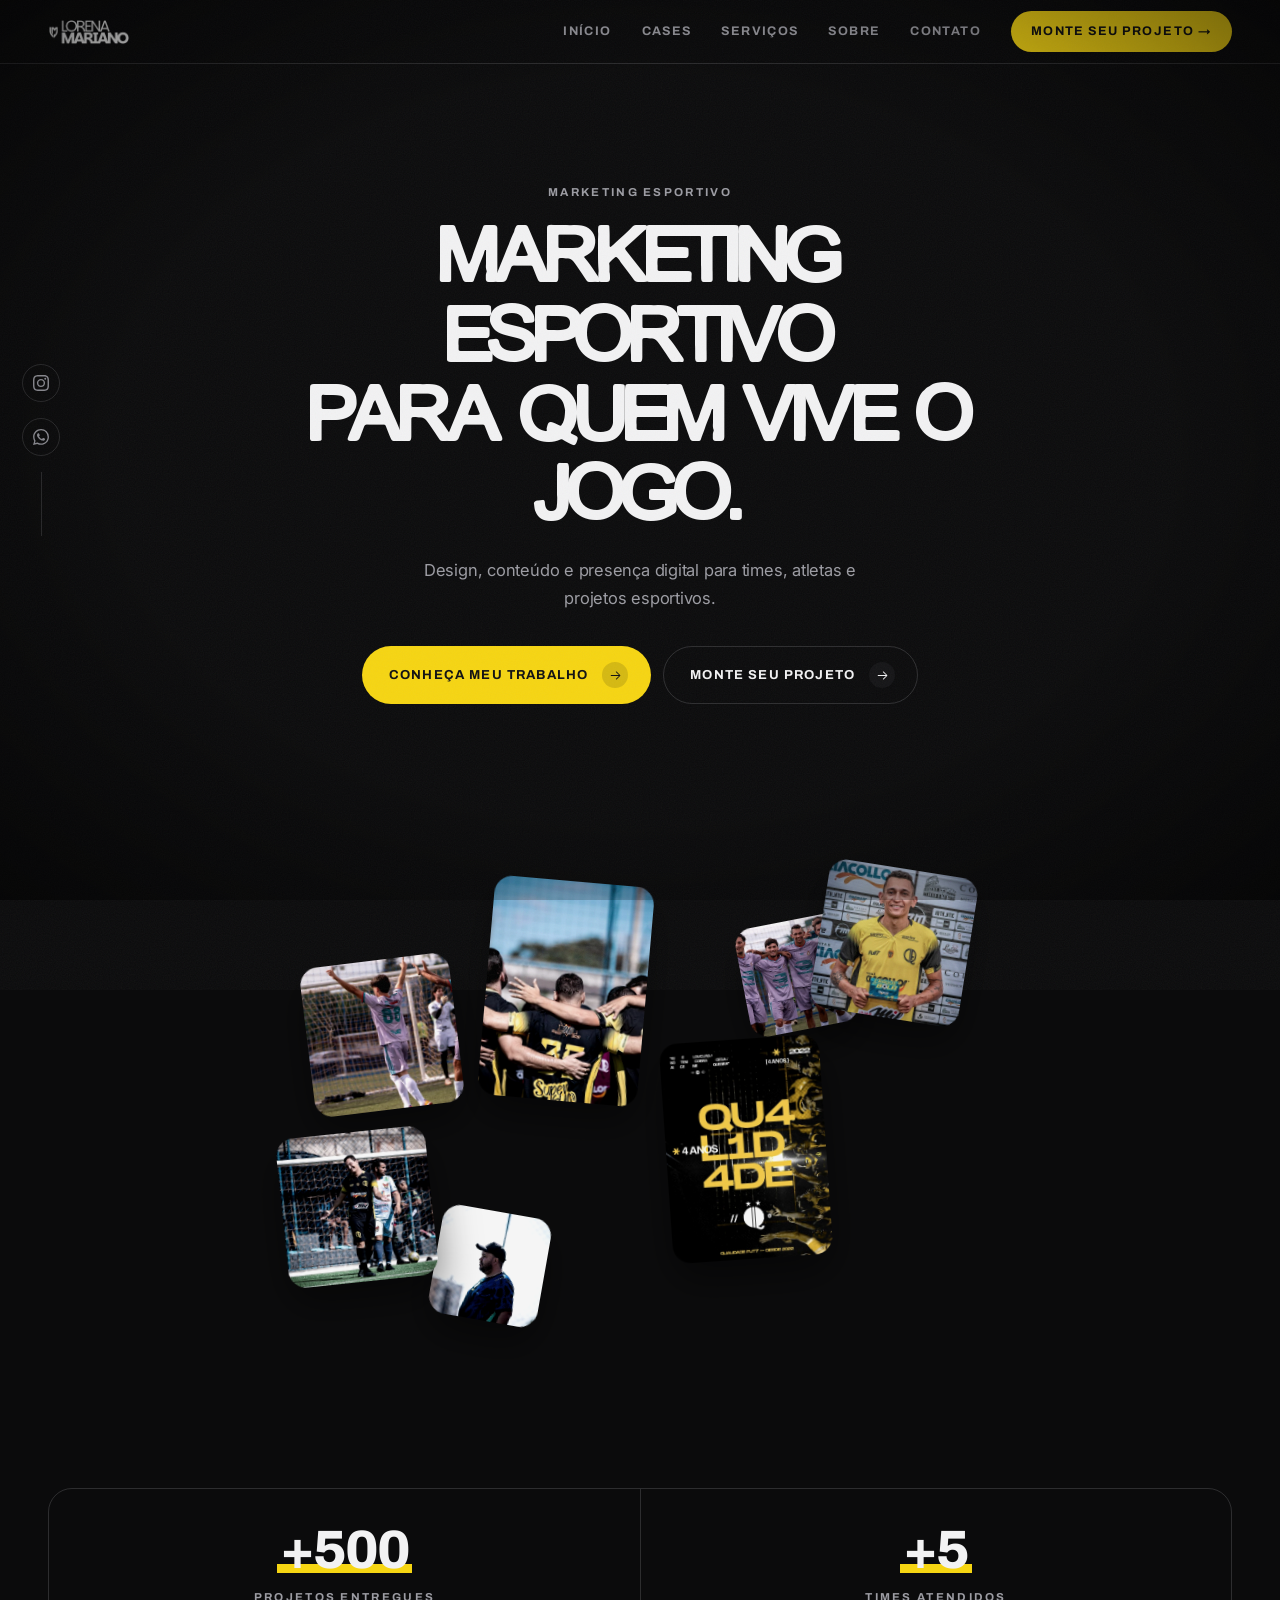
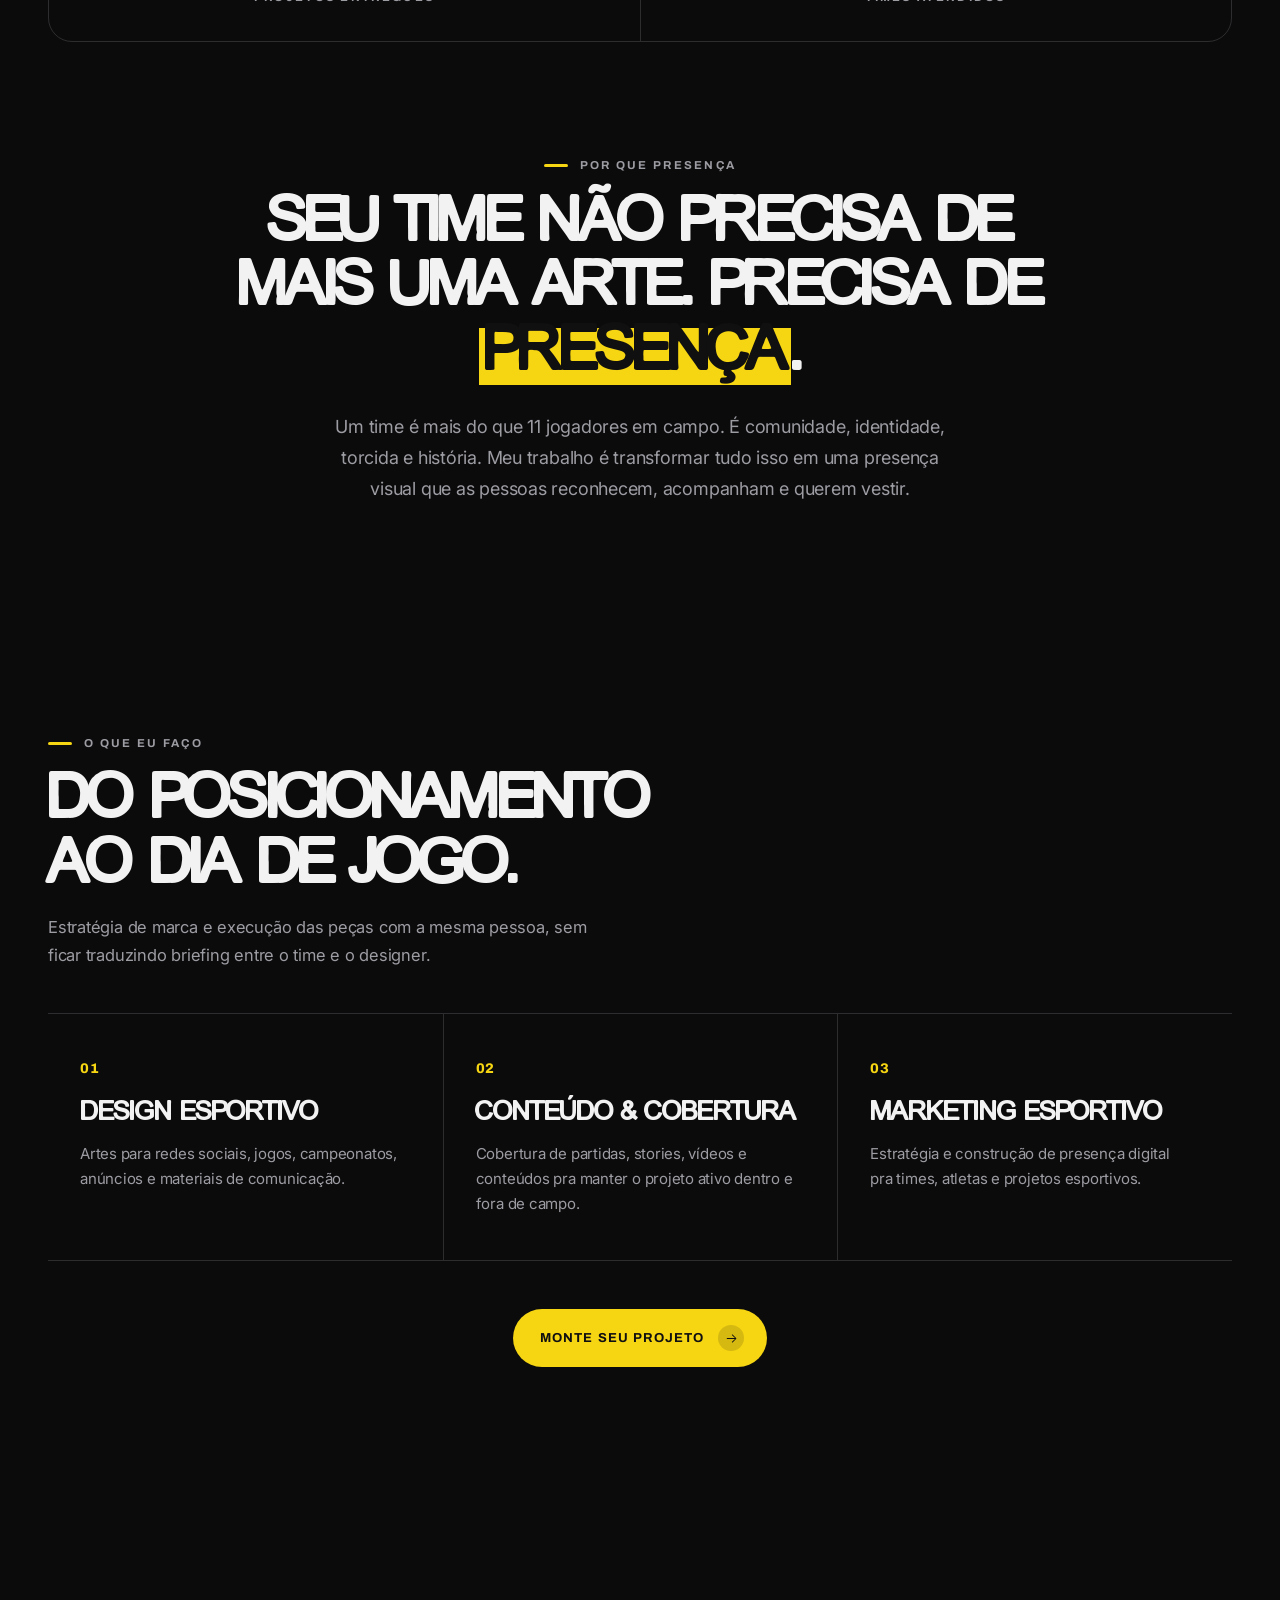
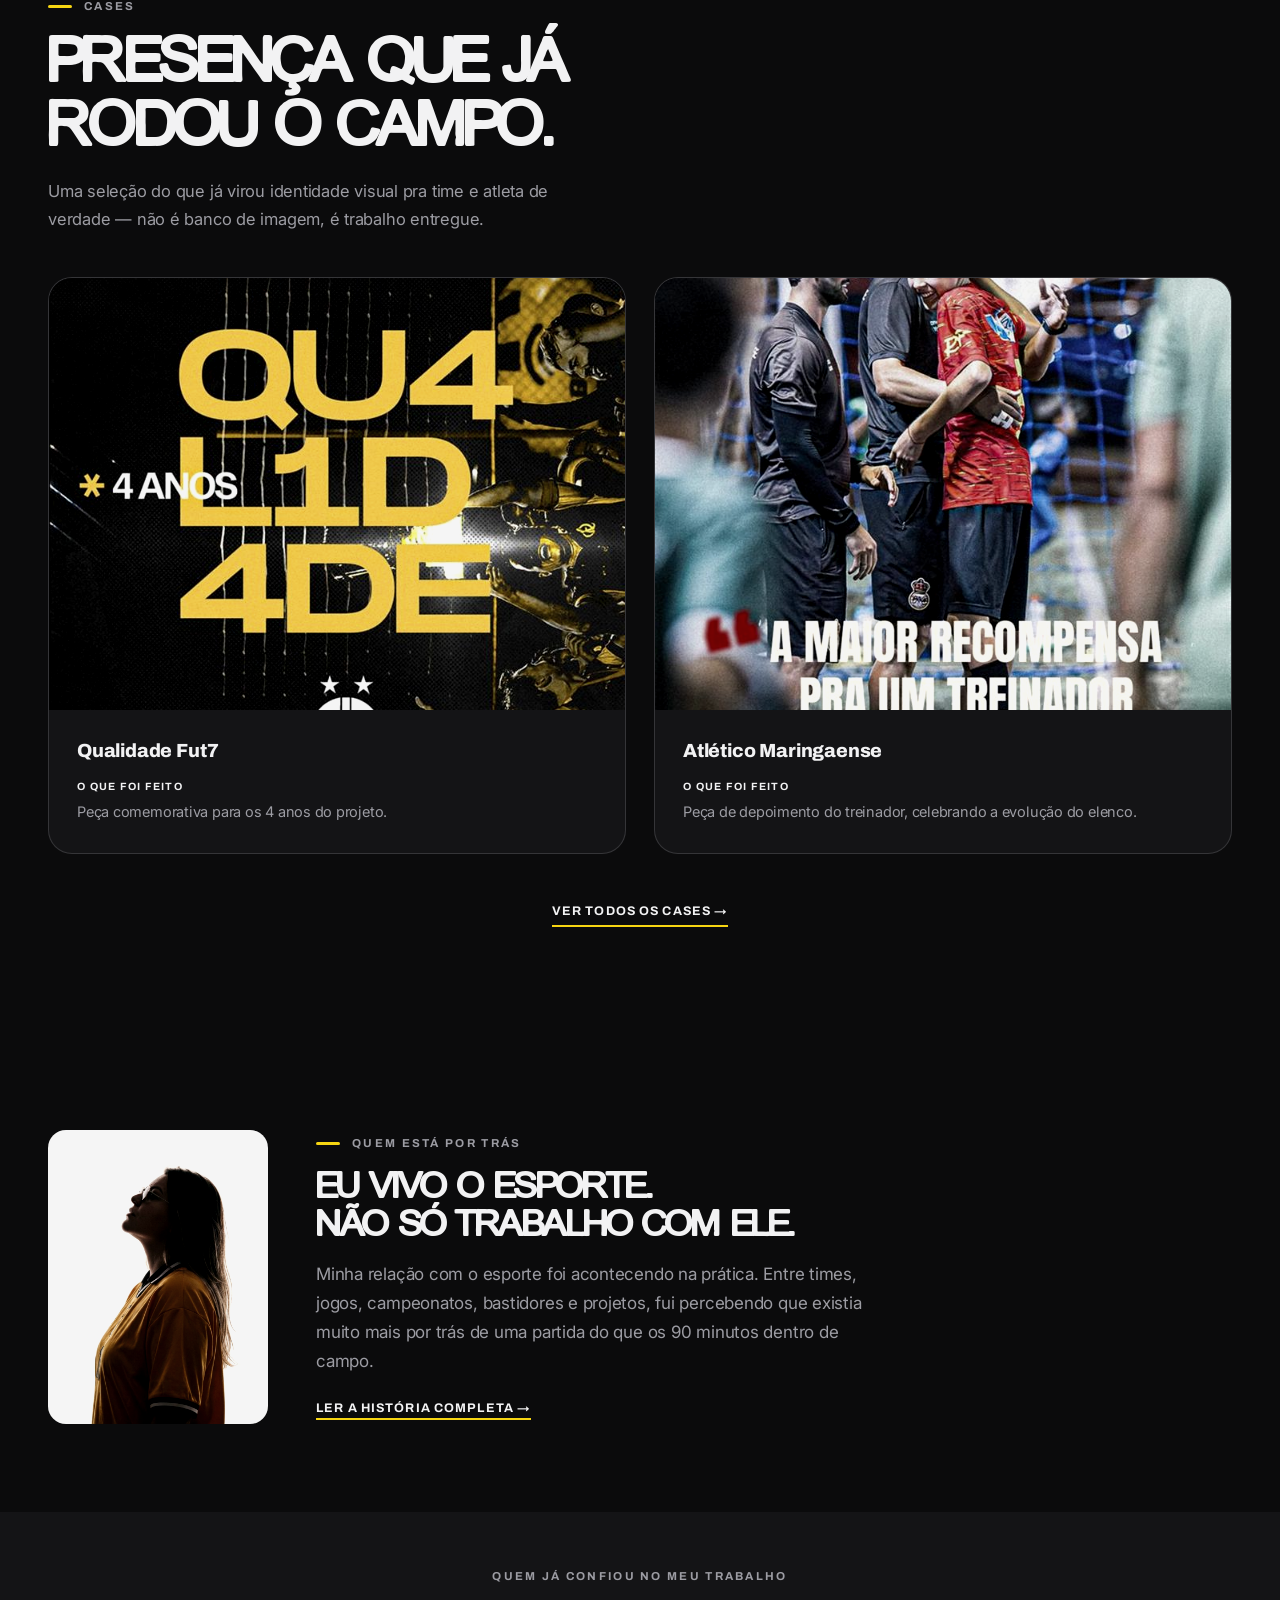
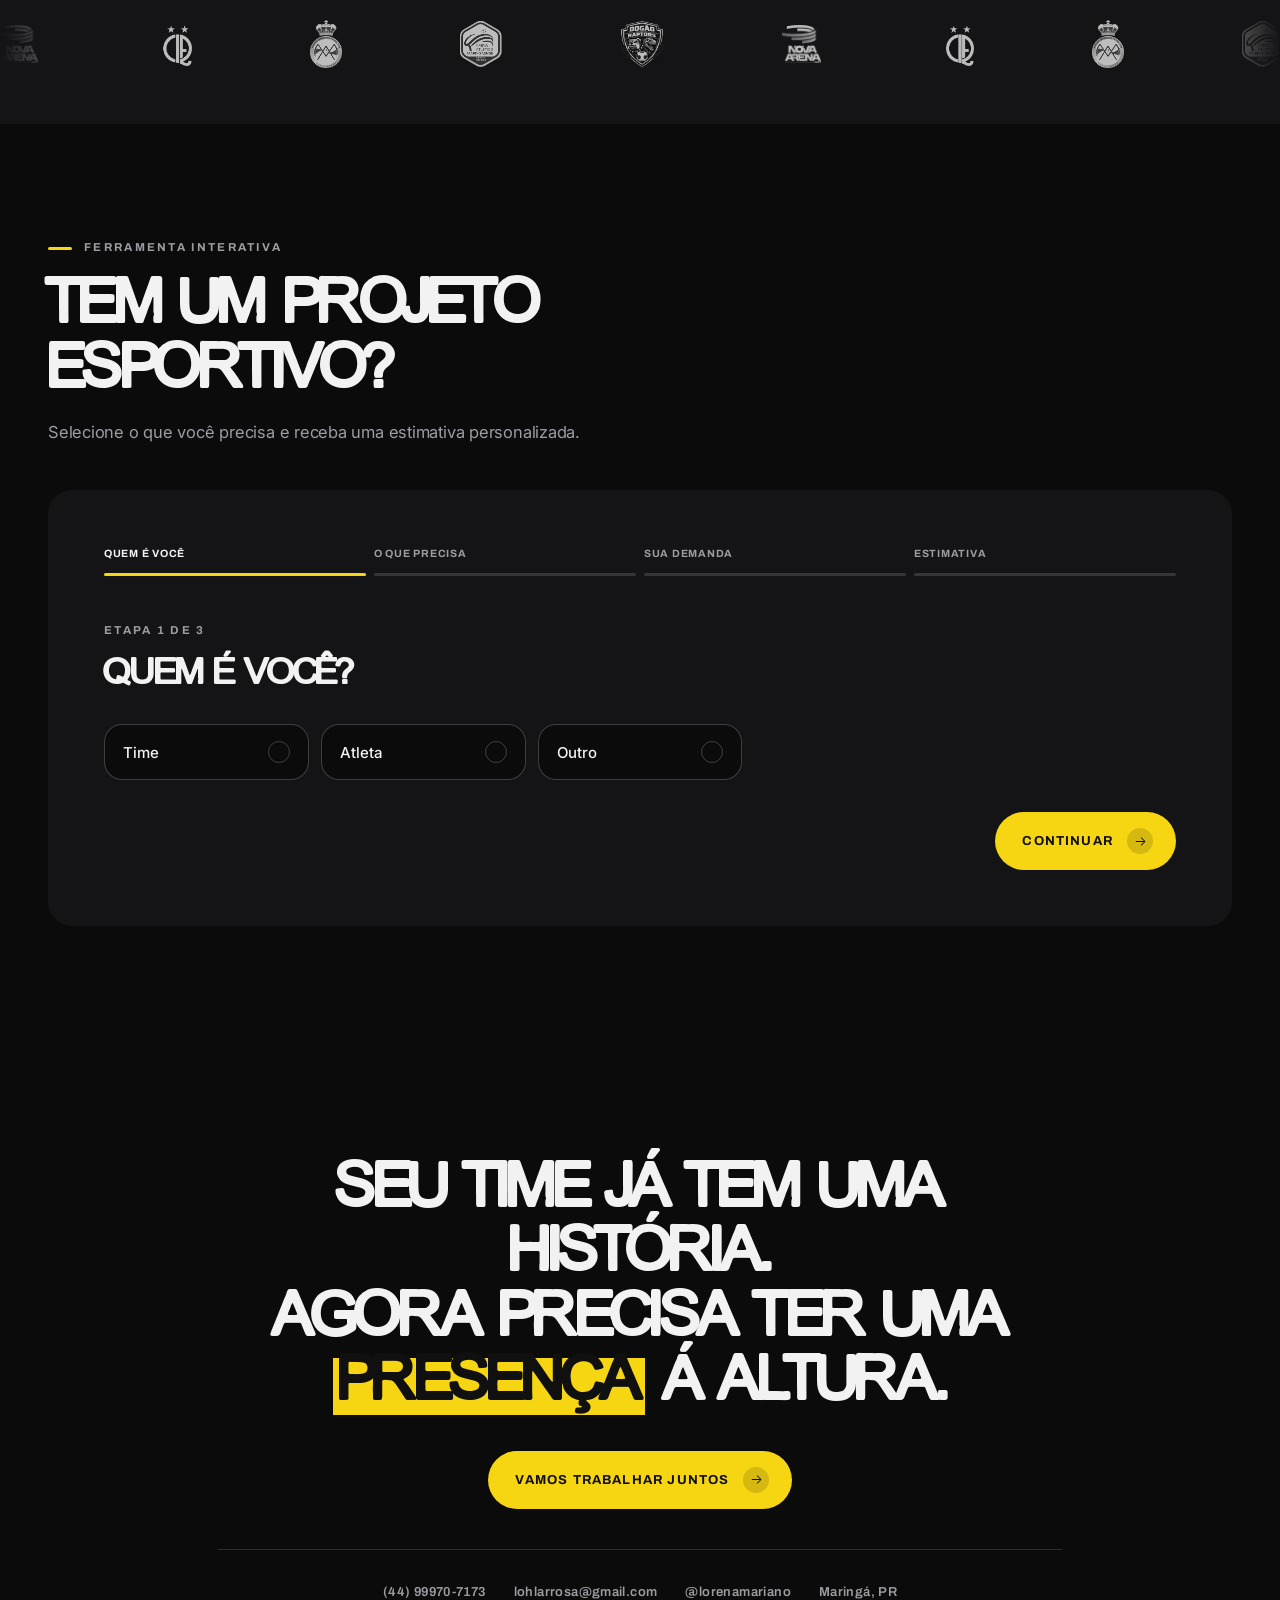
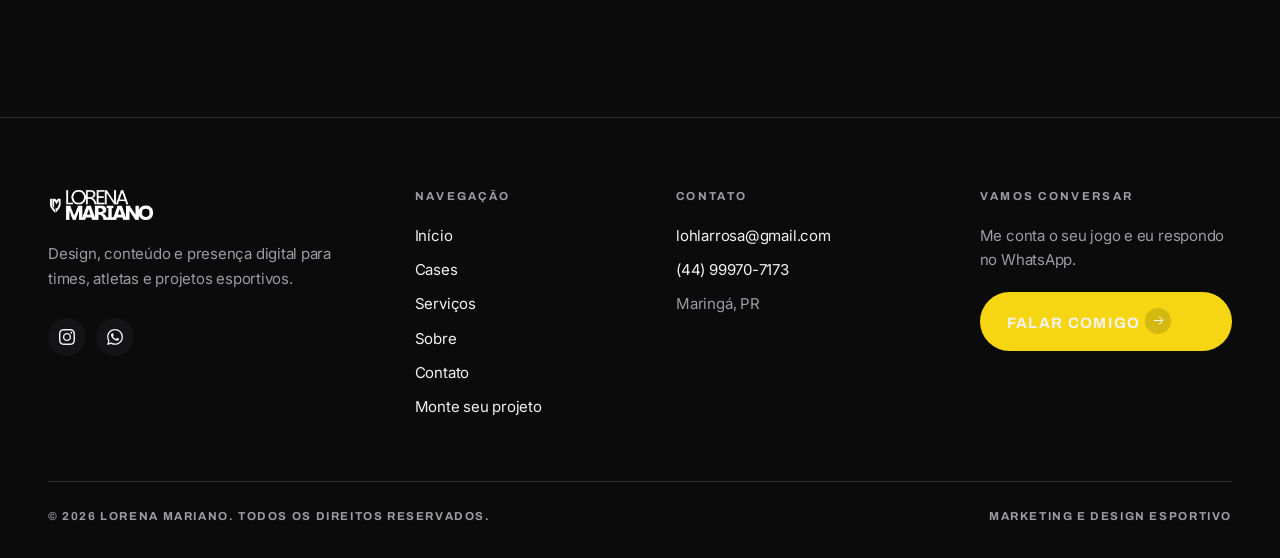
==== lorena-mariano-design/index.html @ 4ba0c41d "Remove segunda foto da secao "Quem esta por tras" Fica so o retrato da Lorena, como estava antes de " ====
<!DOCTYPE html>
<html lang="pt-BR">
<head>
<meta charset="UTF-8" />
<meta name="viewport" content="width=device-width, initial-scale=1.0" />
<title>Lorena Mariano | Marketing Esportivo</title>
<meta name="description" content="Design, conteúdo e presença digital para times, atletas e projetos esportivos." />
<link rel="canonical" href="https://lorenadesign.com.br/" />

<meta property="og:type" content="website" />
<meta property="og:locale" content="pt_BR" />
<meta property="og:title" content="Lorena Mariano | Marketing Esportivo" />
<meta property="og:description" content="Design, conteúdo e presença digital para times, atletas e projetos esportivos." />
<meta property="og:image" content="https://lorenadesign.com.br/img/hero/01-prancheta.jpg" />
<meta name="twitter:card" content="summary_large_image" />
<meta name="theme-color" content="#0B0B0C" />

<link rel="icon" type="image/png" href="favicon.png" />
<link rel="apple-touch-icon" href="favicon.png" />

<link rel="preconnect" href="https://fonts.googleapis.com" />
<link rel="preconnect" href="https://fonts.gstatic.com" crossorigin />
<link href="https://fonts.googleapis.com/css2?family=Archivo:wght@400;500;600;700;800&family=Inter:wght@300;400;500;600&display=swap" rel="stylesheet" />
<link rel="preload" as="font" type="font/ttf" href="fonts/BootzyTM.ttf" crossorigin />

<link rel="stylesheet" href="styles.css" />

<script type="application/ld+json">
{
  "@context": "https://schema.org",
  "@type": "ProfessionalService",
  "name": "Lorena Mariano",
  "description": "Marketing esportivo, design e conteúdo para times, atletas e projetos esportivos.",
  "url": "https://lorenadesign.com.br/",
  "image": "https://lorenadesign.com.br/img/hero/01-prancheta.jpg",
  "areaServed": "Brasil",
  "address": { "@type": "PostalAddress", "addressLocality": "Maringá", "addressRegion": "PR", "addressCountry": "BR" },
  "sameAs": ["https://instagram.com/lorenamariano"],
  "email": "lohlarrosa@gmail.com",
  "telephone": "+5544999707173"
}
</script>
</head>
<body>
<div class="grain-overlay" aria-hidden="true"></div>

<!-- ============ NAV ============ -->
<header id="header">
  <div class="wrap nav">
    <a href="#top" class="logo" aria-label="Lorena Mariano, início">
      <img src="logo/logo.png" alt="Lorena Mariano" width="150" height="30" />
    </a>
    <nav class="nav-links" id="navLinks" aria-label="Principal">
      <a href="#top">Início</a>
      <a href="#cases">Cases</a>
      <a href="#servicos">Serviços</a>
      <a href="#sobre">Sobre</a>
      <a href="#contato">Contato</a>
      <a href="#monte-seu-projeto" class="nav-cta">Monte seu projeto →</a>
    </nav>
    <button class="burger" id="burger" aria-label="Abrir menu" aria-expanded="false" aria-controls="navLinks">
      <span></span><span></span><span></span>
    </button>
  </div>
</header>

<!-- ============ ABA LATERAL DE REDES ============
     Para adicionar o Behance quando a página estiver no ar, descomente o
     bloco abaixo e troque o href pelo endereço do seu perfil. -->
<aside class="rail" aria-label="Redes sociais">
  <a href="https://instagram.com/lorenamariano" target="_blank" rel="noopener" aria-label="Instagram">
    <svg viewBox="0 0 24 24" aria-hidden="true"><path d="M7.0301.084c-1.2768.0602-2.1487.264-2.911.5634-.7888.3075-1.4575.72-2.1228 1.3877-.6652.6677-1.075 1.3368-1.3802 2.127-.2954.7638-.4956 1.6365-.552 2.914-.0564 1.2775-.0689 1.6882-.0626 4.947.0062 3.2586.0206 3.6671.0825 4.9473.061 1.2765.264 2.1482.5635 2.9107.308.7889.72 1.4573 1.388 2.1228.6679.6655 1.3365 1.0743 2.1285 1.38.7632.295 1.6361.4961 2.9134.552 1.2773.056 1.6884.069 4.9462.0627 3.2578-.0062 3.668-.0207 4.9478-.0814 1.28-.0607 2.147-.2652 2.9098-.5633.7889-.3086 1.4578-.72 2.1228-1.3881.665-.6682 1.0745-1.3378 1.3795-2.1284.2957-.7632.4966-1.636.552-2.9124.056-1.2809.0692-1.6898.063-4.948-.0063-3.2583-.021-3.6668-.0817-4.9465-.0607-1.2797-.264-2.1487-.5633-2.9117-.3084-.7889-.72-1.4568-1.3876-2.1228C21.2982 1.33 20.628.9208 19.8378.6165 19.074.321 18.2017.1197 16.9244.0645 15.6471.0093 15.236-.005 11.977.0014 8.718.0076 8.31.0215 7.0301.0839m.1402 21.6932c-1.17-.0509-1.8053-.2453-2.2287-.408-.5606-.216-.96-.4771-1.3819-.895-.422-.4178-.6811-.8186-.9-1.378-.1644-.4234-.3624-1.058-.4171-2.228-.0595-1.2645-.072-1.6442-.079-4.848-.007-3.2037.0053-3.583.0607-4.848.05-1.169.2456-1.805.408-2.2282.216-.5613.4762-.96.895-1.3816.4188-.4217.8184-.6814 1.3783-.9003.423-.1651 1.0575-.3614 2.227-.4171 1.2655-.06 1.6447-.072 4.848-.079 3.2033-.007 3.5835.005 4.8495.0608 1.169.0508 1.8053.2445 2.228.408.5608.216.96.4754 1.3816.895.4217.4194.6816.8176.9005 1.3787.1653.4217.3617 1.056.4169 2.2263.0602 1.2655.0739 1.645.0796 4.848.0058 3.203-.0055 3.5834-.061 4.848-.051 1.17-.245 1.8055-.408 2.2294-.216.5604-.4763.96-.8954 1.3814-.419.4215-.8181.6811-1.3783.9-.4224.1649-1.0577.3617-2.2262.4174-1.2656.0595-1.6448.072-4.8493.079-3.2045.007-3.5825-.006-4.848-.0608M16.953 5.5864A1.44 1.44 0 1 0 18.39 4.144a1.44 1.44 0 0 0-1.437 1.4424M5.8385 12.012c.0067 3.4032 2.7706 6.1557 6.173 6.1493 3.4026-.0065 6.157-2.7701 6.1506-6.1733-.0065-3.4032-2.771-6.1565-6.174-6.1498-3.403.0067-6.156 2.771-6.1496 6.1738M8 12.0077a4 4 0 1 1 4.008 3.9921A3.9996 3.9996 0 0 1 8 12.0077"/></svg>
  </a>
  <a href="https://wa.me/5544999707173" target="_blank" rel="noopener" aria-label="WhatsApp">
    <svg viewBox="0 0 24 24" aria-hidden="true"><path d="M17.472 14.382c-.297-.149-1.758-.867-2.03-.967-.273-.099-.471-.148-.67.15-.197.297-.767.966-.94 1.164-.173.199-.347.223-.644.075-.297-.15-1.255-.463-2.39-1.475-.883-.788-1.48-1.761-1.653-2.059-.173-.297-.018-.458.13-.606.134-.133.298-.347.446-.52.149-.174.198-.298.298-.497.099-.198.05-.371-.025-.52-.075-.149-.669-1.612-.916-2.207-.242-.579-.487-.5-.669-.51-.173-.008-.371-.01-.57-.01-.198 0-.52.074-.792.372-.272.297-1.04 1.016-1.04 2.479 0 1.462 1.065 2.875 1.213 3.074.149.198 2.096 3.2 5.077 4.487.709.306 1.262.489 1.694.625.712.227 1.36.195 1.871.118.571-.085 1.758-.719 2.006-1.413.248-.694.248-1.289.173-1.413-.074-.124-.272-.198-.57-.347m-5.421 7.403h-.004a9.87 9.87 0 01-5.031-1.378l-.361-.214-3.741.982.998-3.648-.235-.374a9.86 9.86 0 01-1.51-5.26c.001-5.45 4.436-9.884 9.888-9.884 2.64 0 5.122 1.03 6.988 2.898a9.825 9.825 0 012.893 6.994c-.003 5.45-4.437 9.884-9.885 9.884m8.413-18.297A11.815 11.815 0 0012.05 0C5.495 0 .16 5.335.157 11.892c0 2.096.547 4.142 1.588 5.945L.057 24l6.305-1.654a11.882 11.882 0 005.683 1.448h.005c6.554 0 11.89-5.335 11.893-11.893a11.821 11.821 0 00-3.48-8.413Z"/></svg>
  </a>
  <!--
  <a href="https://www.behance.net/SEU-PERFIL" target="_blank" rel="noopener" aria-label="Behance">
    <svg viewBox="0 0 24 24" aria-hidden="true"><path d="M16.969 16.927a2.561 2.561 0 0 0 1.901.677 2.501 2.501 0 0 0 1.531-.475c.362-.235.636-.584.779-.99h2.585a5.091 5.091 0 0 1-1.9 2.896 5.292 5.292 0 0 1-3.091.88 5.839 5.839 0 0 1-2.284-.433 4.871 4.871 0 0 1-1.723-1.211 5.657 5.657 0 0 1-1.08-1.874 7.057 7.057 0 0 1-.383-2.393c-.005-.8.129-1.595.396-2.349a5.313 5.313 0 0 1 5.088-3.604 4.87 4.87 0 0 1 2.376.563c.661.362 1.231.87 1.668 1.485a6.2 6.2 0 0 1 .943 2.133c.194.821.263 1.666.205 2.508h-7.699c-.063.79.184 1.574.688 2.187ZM6.947 4.084a8.065 8.065 0 0 1 1.928.198 4.29 4.29 0 0 1 1.49.638c.418.303.748.711.958 1.182.241.579.357 1.203.341 1.83a3.506 3.506 0 0 1-.506 1.961 3.726 3.726 0 0 1-1.503 1.287 3.588 3.588 0 0 1 2.027 1.437c.464.747.697 1.615.67 2.494a4.593 4.593 0 0 1-.423 2.032 3.945 3.945 0 0 1-1.163 1.413 5.114 5.114 0 0 1-1.683.807 7.135 7.135 0 0 1-1.928.259H0V4.084h6.947Zm-.235 12.9c.308.004.616-.029.916-.099a2.18 2.18 0 0 0 .766-.332c.228-.158.411-.371.534-.619.142-.317.208-.663.191-1.009a2.08 2.08 0 0 0-.642-1.715 2.618 2.618 0 0 0-1.696-.505h-3.54v4.279h3.471Zm13.635-5.967a2.13 2.13 0 0 0-1.654-.619 2.336 2.336 0 0 0-1.163.259 2.474 2.474 0 0 0-.738.62 2.359 2.359 0 0 0-.396.792c-.074.239-.12.485-.137.734h4.769a3.239 3.239 0 0 0-.679-1.785l-.002-.001Zm-13.813-.648a2.254 2.254 0 0 0 1.423-.433c.399-.355.607-.88.56-1.413a1.916 1.916 0 0 0-.178-.891 1.298 1.298 0 0 0-.495-.533 1.851 1.851 0 0 0-.711-.274 3.966 3.966 0 0 0-.835-.073H3.241v3.631h3.293v-.014ZM21.62 5.122h-5.976v1.527h5.976V5.122Z"/></svg>
  </a>
  -->
</aside>

<span id="top"></span>
<span id="scrollSentinel" aria-hidden="true"></span>

<main>

<!-- ============ HERO ============
     Decisão da Lorena (14/09/2026): tirar as fotos do fundo do hero — não
     queria mais "fotos passando de fundo". O hero agora é só tipografia,
     centralizada, sobre o fundo escuro com grão. As fotos reais dela
     ganharam a própria vitrine logo abaixo (ver ".floating-gallery"). -->
<section class="hero">
  <div class="wrap hero-content">
    <span class="label reveal">Marketing esportivo</span>
    <h1 class="display hero-h1 reveal">Marketing esportivo<br />para quem vive o jogo.</h1>
    <p class="lead reveal">
      Design, conteúdo e presença digital para times, atletas e projetos esportivos.
    </p>
    <div class="hero-actions reveal">
      <a href="#cases" class="btn btn-primary">
        Conheça meu trabalho
        <span class="ico" aria-hidden="true"><svg viewBox="0 0 256 256" fill="currentColor"><path d="M221.66,133.66l-72,72a8,8,0,0,1-11.32-11.32L196.69,136H40a8,8,0,0,1,0-16H196.69L138.34,61.66a8,8,0,0,1,11.32-11.32l72,72A8,8,0,0,1,221.66,133.66Z"/></svg></span>
      </a>
      <a href="#monte-seu-projeto" class="btn btn-ghost">
        Monte seu projeto
        <span class="ico" aria-hidden="true"><svg viewBox="0 0 256 256" fill="currentColor"><path d="M221.66,133.66l-72,72a8,8,0,0,1-11.32-11.32L196.69,136H40a8,8,0,0,1,0-16H196.69L138.34,61.66a8,8,0,0,1,11.32-11.32l72,72A8,8,0,0,1,221.66,133.66Z"/></svg></span>
      </a>
    </div>
  </div>
</section>

<!-- ============ VITRINE (fotos flutuantes) ============
     Decisão da Lorena (14/09/2026): fotos mais juntas e "embaralhadas"
     (cada uma com uma leve rotação, tipo pilha de fotos jogada na mesa),
     que se mexem quando o mouse passa por cima (paralaxe — "depth" maior
     se move mais). Tudo real, nada de banco de imagem.
     A rotação de repouso mora em data-rotate (o JS lê e recompõe o
     transform a cada movimento de mouse, sem apagar a rotação) — troque
     ali se quiser outro ângulo. No celular, sem mouse fazendo sentido,
     vira grade simples sem rotação (ver breakpoint em styles.css).
     Pra trocar uma foto: troque o src/alt do <img>; pra mudar o tamanho,
     troque a classe size-a/size-b/size-c; pra reordenar quem fica por
     cima na pilha, mude a ordem dos blocos (o de baixo no HTML fica por
     cima visualmente). -->
<section class="floating-gallery" aria-label="Trabalhos em destaque">
  <div class="floating-wrap" id="floatingWrap">
    <div class="float-el size-b reveal" style="top:20%;left:24%" data-depth="0.6" data-rotate="-7">
      <img class="vintage-photo" src="img/hero/02-comemoracao-gol.jpg" alt="Jogador comemorando de braços abertos em frente ao gol" loading="lazy" />
    </div>
    <div class="float-el size-c reveal" style="top:8%;left:38%" data-depth="1" data-rotate="5">
      <img class="vintage-photo" src="img/hero/03-abraco-time.jpg" alt="Time reunido em abraço antes da partida" loading="lazy" />
    </div>
    <div class="float-el size-a reveal" style="top:14%;left:58%" data-depth="0.5" data-rotate="-11">
      <img class="vintage-photo" src="img/hero/07-quarteto.jpg" alt="Quatro jogadores abraçados comemorando a vitória" loading="lazy" />
    </div>
    <div class="float-el size-b reveal" style="top:6%;left:64%" data-depth="1.2" data-rotate="9">
      <img class="vintage-photo" src="img/hero/09-craque-da-bola.jpg" alt="Jogador premiado como craque da bola com o troféu nas mãos" loading="lazy" />
    </div>
    <div class="float-el size-a reveal" style="top:58%;left:34%" data-depth="0.7" data-rotate="10">
      <img class="vintage-photo" src="img/hero/06-treinador.jpg" alt="Treinador de boné acompanhando o jogo de perfil" loading="lazy" />
    </div>
    <div class="float-el size-b reveal" style="top:46%;left:22%" data-depth="1.1" data-rotate="-6">
      <img class="vintage-photo" src="img/hero/12-comemora-preto.jpg" alt="Jogador de uniforme preto e amarelo comemorando em campo" loading="lazy" />
    </div>
    <div class="float-el size-c reveal" style="top:32%;left:52%" data-depth="0.8" data-rotate="-4">
      <img class="vintage-photo" src="img/hero/14-qualidade-4-anos.jpg" alt="Peça de aniversário de quatro anos do Qualidade Fut7" loading="lazy" />
    </div>
  </div>
</section>

<!-- ============ PROVA / AUTORIDADE ============
     Números reais, dados por ela em 14/09/2026. O terceiro indicador fica
     de fora até ela decidir qual usar — grid em 2 colunas até lá. Pra
     acrescentar o terceiro: copie um .stat, cole como 3º filho, e troque
     .stats-2 por .stats-3 no CSS (ou remova a classe, o grid já assume 3
     por padrão). -->
<div class="wrap">
  <div class="stats reveal">
    <div class="stat">
      <div class="num">+500</div>
      <div class="label lbl">projetos entregues</div>
    </div>
    <div class="stat">
      <div class="num">+5</div>
      <div class="label lbl">times atendidos</div>
    </div>
    <!-- Terceiro indicador: a Lorena vai definir depois. Exemplo de bloco
         pronto pra colar aqui quando tiver o número:
    <div class="stat">
      <div class="num">+NÚMERO</div>
      <div class="label lbl">texto do indicador</div>
    </div>
    -->
  </div>
</div>

<!-- ============ POSICIONAMENTO ============
     Só tipografia sobre o fundo escuro com grão — sem foto, sem ícone.
     É a seção conceitual, o "porquê" antes do "o quê" (Serviços). -->
<section id="posicionamento" class="stance">
  <div class="wrap stance-wrap reveal">
    <span class="label label-rule stance-label">Por que presença</span>
    <h2 class="display h2 stance-h">
      Seu time não precisa de<br />mais uma arte. Precisa de <span class="hl">presença</span>.
    </h2>
    <p class="lead stance-p">
      Um time é mais do que 11 jogadores em campo. É comunidade, identidade,
      torcida e história. Meu trabalho é transformar tudo isso em uma
      presença visual que as pessoas reconhecem, acompanham e querem vestir.
    </p>
  </div>
</section>

<!-- ============ SERVIÇOS ============
     Três frentes, não uma lista de peças. Numeração em vez de ícone —
     menos decorativo, mais editorial. -->
<section id="servicos">
  <div class="wrap">
    <div class="svc-head reveal">
      <span class="label label-rule">O que eu faço</span>
      <h2 class="display h2">Do posicionamento ao dia de jogo.</h2>
      <p class="lead">
        Estratégia de marca e execução das peças com a mesma pessoa, sem ficar
        traduzindo briefing entre o time e o designer.
      </p>
    </div>

    <div class="svc-big-grid">
      <article class="svc-big reveal">
        <span class="svc-big-num">01</span>
        <h3>Design esportivo</h3>
        <p>Artes para redes sociais, jogos, campeonatos, anúncios e materiais de comunicação.</p>
      </article>

      <article class="svc-big reveal">
        <span class="svc-big-num">02</span>
        <h3>Conteúdo &amp; cobertura</h3>
        <p>Cobertura de partidas, stories, vídeos e conteúdos pra manter o projeto ativo dentro e fora de campo.</p>
      </article>

      <article class="svc-big reveal">
        <span class="svc-big-num">03</span>
        <h3>Marketing esportivo</h3>
        <p>Estratégia e construção de presença digital pra times, atletas e projetos esportivos.</p>
      </article>
    </div>

    <div class="svc-cta reveal">
      <a href="#monte-seu-projeto" class="btn btn-primary">
        Monte seu projeto
        <span class="ico" aria-hidden="true"><svg viewBox="0 0 256 256" fill="currentColor"><path d="M221.66,133.66l-72,72a8,8,0,0,1-11.32-11.32L196.69,136H40a8,8,0,0,1,0-16H196.69L138.34,61.66a8,8,0,0,1,11.32-11.32l72,72A8,8,0,0,1,221.66,133.66Z"/></svg></span>
      </a>
    </div>
  </div>
</section>

<!-- ============ CASES ============
     Cada case só entra com o que é REAL e verificável — cliente, imagem
     entregue, o que foi feito. "O desafio" e "Resultado/impacto" ficam de
     fora quando não há essa informação (nunca invento), em vez de mostrar
     um placeholder pro visitante do site. O comentário abaixo de cada case
     diz exatamente o que falta.

     Pra adicionar um case novo: duplique um <article class="case">
     inteiro, troque a imagem, o nome do cliente e o texto. Os campos
     "O desafio" e "Resultado" são <p class="case-field"> com um <span
     class="case-label"> na frente — inclua só os que você tiver. -->
<section id="cases">
  <div class="wrap">
    <div class="svc-head reveal">
      <span class="label label-rule">Cases</span>
      <h2 class="display h2">Presença que já rodou o campo.</h2>
      <p class="lead">
        Uma seleção do que já virou identidade visual pra time e atleta de
        verdade — não é banco de imagem, é trabalho entregue.
      </p>
    </div>

    <div class="case-grid">
      <article class="case reveal">
        <div class="case-img">
          <img class="vintage-photo" src="img/hero/14-qualidade-4-anos.jpg"
               alt="Peça de aniversário de quatro anos do Qualidade Fut7"
               width="720" height="960" loading="lazy" />
        </div>
        <div class="case-body">
          <h3 class="case-client">Qualidade Fut7</h3>
          <p class="case-field"><span class="case-label">O que foi feito</span>Peça comemorativa para os 4 anos do projeto.</p>
        </div>
      </article>
      <!-- Faltam "O desafio" e "Resultado/impacto" deste case — quando
           tiver essa informação, acrescente:
      <p class="case-field"><span class="case-label">O desafio</span>...</p>
      <p class="case-field"><span class="case-label">Resultado</span>...</p>
      -->

      <article class="case reveal">
        <div class="case-img">
          <img class="vintage-photo" src="img/hero/15-treinador-recompensa.jpg"
               alt="Peça com depoimento do treinador do Atlético Maringaense"
               width="720" height="960" loading="lazy" />
        </div>
        <div class="case-body">
          <h3 class="case-client">Atlético Maringaense</h3>
          <p class="case-field"><span class="case-label">O que foi feito</span>Peça de depoimento do treinador, celebrando a evolução do elenco.</p>
        </div>
      </article>
      <!-- Mesma coisa aqui: falta "O desafio" e "Resultado/impacto". -->

      <!-- Espaço pronto para o 3º/4º case (ex.: Nova Arena, Full7) assim
           que você tiver uma peça pra mostrar — duplique um <article
           class="case"> acima e preencha. -->
    </div>

    <div class="svc-cta reveal">
      <a href="cases.html" class="sc-link">Ver todos os cases →</a>
    </div>
  </div>
</section>

<!-- ============ EU VIVO O ESPORTE ============
     Evolução da antiga seção "Sobre (resumo)": mesmo link pra história
     completa em sobre.html, com o headline pessoal que ela pediu. Só a
     foto dela (pediu pra tirar a segunda foto, de bastidor, em 15/09). -->
<section id="sobre" class="sobre-curto">
  <div class="wrap sc-grid reveal">
    <div class="sc-foto">
      <img class="vintage-photo" src="img/sobre-lorena.jpg"
           alt="Lorena Mariano de perfil em contraluz, vestindo camisa de time"
           width="800" height="1071" loading="lazy" />
    </div>
    <div class="sc-texto">
      <span class="label label-rule">Quem está por trás</span>
      <h2 class="display h2 sc-h">Eu vivo o esporte.<br />Não só trabalho com ele.</h2>
      <p>
        Minha relação com o esporte foi acontecendo na prática. Entre times,
        jogos, campeonatos, bastidores e projetos, fui percebendo que existia
        muito mais por trás de uma partida do que os 90 minutos dentro de campo.
      </p>
      <a class="sc-link" href="sobre.html">Ler a história completa →</a>
    </div>
  </div>
</section>

<!-- ============ QUEM JÁ CONFIOU ============
     Antiga seção "Marcas atendidas", só com o título que ela pediu agora.
     Pra acrescentar uma marca: exporte a logo em PNG com fundo transparente,
     altura 160px, salve em img/marcas/ e repita o bloco <img> nos DOIS
     .marquee-set (os dois precisam ser idênticos para o loop não pular). -->
<section id="marcas" class="brands">
  <div class="wrap">
    <span class="label">Quem já confiou no meu trabalho</span>
  </div>
  <div class="marquee">
    <div class="marquee-track">
      <div class="marquee-set">
        <img class="m-arena" src="img/marcas/nova-arena-ciacollor.png" alt="Nova Arena Ciacollor" width="162" height="160" loading="lazy" />
        <img class="m-qualidade" src="img/marcas/qualidade-fut7.png" alt="Qualidade Fut7" width="129" height="160" loading="lazy" />
        <img class="m-atletico" src="img/marcas/atletico-maringaense.png" alt="Atlético Maringaense" width="106" height="160" loading="lazy" />
        <img class="m-arena-atl" src="img/marcas/arena-atletico-maringaense.png" alt="Arena Atlético Maringaense" width="147" height="160" loading="lazy" />
        <img class="m-dogao" src="img/marcas/dogao-raptors.png" alt="Dogão Raptors" width="154" height="160" loading="lazy" />
        <img class="m-arena" src="img/marcas/nova-arena-ciacollor.png" alt="" aria-hidden="true" width="162" height="160" loading="lazy" />
        <img class="m-qualidade" src="img/marcas/qualidade-fut7.png" alt="" aria-hidden="true" width="129" height="160" loading="lazy" />
        <img class="m-atletico" src="img/marcas/atletico-maringaense.png" alt="" aria-hidden="true" width="106" height="160" loading="lazy" />
        <img class="m-arena-atl" src="img/marcas/arena-atletico-maringaense.png" alt="" aria-hidden="true" width="147" height="160" loading="lazy" />
        <img class="m-dogao" src="img/marcas/dogao-raptors.png" alt="" aria-hidden="true" width="154" height="160" loading="lazy" />
      </div>
      <div class="marquee-set" aria-hidden="true">
        <img class="m-arena" src="img/marcas/nova-arena-ciacollor.png" alt="" aria-hidden="true" width="162" height="160" loading="lazy" />
        <img class="m-qualidade" src="img/marcas/qualidade-fut7.png" alt="" aria-hidden="true" width="129" height="160" loading="lazy" />
        <img class="m-atletico" src="img/marcas/atletico-maringaense.png" alt="" aria-hidden="true" width="106" height="160" loading="lazy" />
        <img class="m-arena-atl" src="img/marcas/arena-atletico-maringaense.png" alt="" aria-hidden="true" width="147" height="160" loading="lazy" />
        <img class="m-dogao" src="img/marcas/dogao-raptors.png" alt="" aria-hidden="true" width="154" height="160" loading="lazy" />
        <img class="m-arena" src="img/marcas/nova-arena-ciacollor.png" alt="" aria-hidden="true" width="162" height="160" loading="lazy" />
        <img class="m-qualidade" src="img/marcas/qualidade-fut7.png" alt="" aria-hidden="true" width="129" height="160" loading="lazy" />
        <img class="m-atletico" src="img/marcas/atletico-maringaense.png" alt="" aria-hidden="true" width="106" height="160" loading="lazy" />
        <img class="m-arena-atl" src="img/marcas/arena-atletico-maringaense.png" alt="" aria-hidden="true" width="147" height="160" loading="lazy" />
        <img class="m-dogao" src="img/marcas/dogao-raptors.png" alt="" aria-hidden="true" width="154" height="160" loading="lazy" />
      </div>
    </div>
  </div>
</section>

<!-- ============ DEPOIMENTOS ============
     Componente pronto, mas OCULTO: hoje não existe nenhum depoimento real,
     e ela pediu explicitamente pra não inventar. Assim que tiver o
     primeiro depoimento de verdade, tire esta seção do comentário e
     preencha um <article class="testimonial"> por depoimento (mantenha só
     os reais, apague o exemplo).

<section id="depoimentos">
  <div class="wrap">
    <div class="svc-head reveal">
      <span class="label label-rule">Depoimentos</span>
      <h2 class="display h2">Quem já trabalhou comigo, conta.</h2>
    </div>
    <div class="testi-grid">
      <article class="testimonial reveal">
        <p class="testi-quote">"Texto do depoimento aqui."</p>
        <span class="testi-nome">Nome da pessoa</span>
        <span class="testi-cargo">Time / função</span>
      </article>
    </div>
  </div>
</section>
-->

<!-- ============ MONTE SEU PROJETO ============
     Configurador em etapas: um briefing comercial guiado, não uma
     calculadora de preço. Serviços e valores ficam em
     js/projeto-config.js — edite ali para trocar preços ou
     adicionar/remover itens, sem mexer neste arquivo. -->
<section id="monte-seu-projeto" class="msp-section">
  <div class="wrap">
    <div class="svc-head reveal">
      <span class="label label-rule">Ferramenta interativa</span>
      <h2 class="display h2">Tem um projeto esportivo?</h2>
      <p class="lead">Selecione o que você precisa e receba uma estimativa personalizada.</p>
    </div>

    <div class="msp-card reveal" id="mspCard">
      <ol class="msp-steps" id="mspStepsNav" aria-label="Progresso do briefing">
        <li data-step="1" aria-current="step">Quem é você</li>
        <li data-step="2">O que precisa</li>
        <li data-step="3">Sua demanda</li>
        <li data-step="4">Estimativa</li>
      </ol>
      <p class="visually-hidden" id="mspLiveRegion" aria-live="polite"></p>

      <!-- ETAPA 1 -->
      <div class="msp-step" data-step="1">
        <span class="msp-eyebrow">Etapa 1 de 3</span>
        <h3 class="msp-question" id="mspQ1">Quem é você?</h3>
        <div class="msp-options" id="mspQuem" role="group" aria-labelledby="mspQ1"></div>
        <p class="field-error" id="mspErr1" role="status"></p>
        <div class="msp-actions">
          <span></span>
          <button type="button" class="btn btn-primary msp-next" data-next="2">
            Continuar
            <span class="ico" aria-hidden="true"><svg viewBox="0 0 256 256" fill="currentColor"><path d="M221.66,133.66l-72,72a8,8,0,0,1-11.32-11.32L196.69,136H40a8,8,0,0,1,0-16H196.69L138.34,61.66a8,8,0,0,1,11.32-11.32l72,72A8,8,0,0,1,221.66,133.66Z"/></svg></span>
          </button>
        </div>
      </div>

      <!-- ETAPA 2 -->
      <div class="msp-step" data-step="2" hidden>
        <span class="msp-eyebrow">Etapa 2 de 3</span>
        <h3 class="msp-question" id="mspQ2">O que você precisa?</h3>
        <p class="msp-hint">Pode selecionar mais de um item — combine o que fizer sentido para o seu projeto.</p>
        <div class="msp-options" id="mspServicos" role="group" aria-labelledby="mspQ2"></div>
        <p class="field-error" id="mspErr2" role="status"></p>
        <div class="msp-actions">
          <button type="button" class="btn btn-ghost msp-back" data-back="1">
            <span class="ico ico-back" aria-hidden="true"><svg viewBox="0 0 256 256" fill="currentColor"><path d="M221.66,133.66l-72,72a8,8,0,0,1-11.32-11.32L196.69,136H40a8,8,0,0,1,0-16H196.69L138.34,61.66a8,8,0,0,1,11.32-11.32l72,72A8,8,0,0,1,221.66,133.66Z"/></svg></span>
            Voltar
          </button>
          <button type="button" class="btn btn-primary msp-next" data-next="3">
            Continuar
            <span class="ico" aria-hidden="true"><svg viewBox="0 0 256 256" fill="currentColor"><path d="M221.66,133.66l-72,72a8,8,0,0,1-11.32-11.32L196.69,136H40a8,8,0,0,1,0-16H196.69L138.34,61.66a8,8,0,0,1,11.32-11.32l72,72A8,8,0,0,1,221.66,133.66Z"/></svg></span>
          </button>
        </div>
      </div>

      <!-- ETAPA 3 -->
      <div class="msp-step" data-step="3" hidden>
        <span class="msp-eyebrow">Etapa 3 de 3</span>
        <h3 class="msp-question" id="mspQ3">Como é sua demanda?</h3>
        <div class="msp-options" id="mspFrequencia" role="group" aria-labelledby="mspQ3"></div>
        <p class="field-error" id="mspErr3" role="status"></p>
        <div class="msp-actions">
          <button type="button" class="btn btn-ghost msp-back" data-back="2">
            <span class="ico ico-back" aria-hidden="true"><svg viewBox="0 0 256 256" fill="currentColor"><path d="M221.66,133.66l-72,72a8,8,0,0,1-11.32-11.32L196.69,136H40a8,8,0,0,1,0-16H196.69L138.34,61.66a8,8,0,0,1,11.32-11.32l72,72A8,8,0,0,1,221.66,133.66Z"/></svg></span>
            Voltar
          </button>
          <button type="button" class="btn btn-primary msp-next" data-next="4">
            Ver minha estimativa
            <span class="ico" aria-hidden="true"><svg viewBox="0 0 256 256" fill="currentColor"><path d="M221.66,133.66l-72,72a8,8,0,0,1-11.32-11.32L196.69,136H40a8,8,0,0,1,0-16H196.69L138.34,61.66a8,8,0,0,1,11.32-11.32l72,72A8,8,0,0,1,221.66,133.66Z"/></svg></span>
          </button>
        </div>
      </div>

      <!-- RESULTADO -->
      <div class="msp-step" data-step="4" hidden>
        <span class="msp-eyebrow">Seu diagnóstico</span>
        <h3 class="msp-question" id="mspQ4">Aqui está a sua estimativa.</h3>
        <p class="msp-context" id="mspContexto"></p>

        <div class="msp-estimate" id="mspEstimateBox"></div>

        <!-- Só aparece quando a frequência é "Mensal": em vez de somar
             item por item, mostra os 3 planos fechados e sugere um com
             base no que foi marcado. A pessoa pode clicar em outro. -->
        <div class="msp-plans" id="mspPlansBox" role="radiogroup" aria-label="Planos mensais"></div>
        <div class="msp-setup-note" id="mspForaBox" hidden></div>

        <div class="msp-recap" id="mspRecap" aria-label="Itens selecionados no briefing"></div>

        <p class="msp-disclaimer">
          Valor estimado a partir do que você nos contou aqui. Prazo, quantidade
          e formato final a gente ajusta junto, direto na conversa.
        </p>

        <div class="msp-actions msp-actions-result">
          <button type="button" class="btn btn-ghost msp-restart">Recomeçar</button>
          <button type="button" class="btn btn-primary" id="mspWhats">
            Falar comigo no WhatsApp
            <span class="ico" aria-hidden="true"><svg viewBox="0 0 256 256" fill="currentColor"><path d="M221.66,133.66l-72,72a8,8,0,0,1-11.32-11.32L196.69,136H40a8,8,0,0,1,0-16H196.69L138.34,61.66a8,8,0,0,1,11.32-11.32l72,72A8,8,0,0,1,221.66,133.66Z"/></svg></span>
          </button>
        </div>
      </div>
    </div>
  </div>
</section>

<!-- ============ CTA FINAL / CONTATO ============
     Sem formulário genérico: o "Monte seu projeto" já pergunta o que a
     pessoa precisa e devolve uma estimativa, então pedir de novo aqui
     (nome, o que precisa, prazo...) seria repetir a mesma coisa duas
     vezes. Em vez disso, um encerramento direto — WhatsApp com mensagem
     simples já preenchida, mais os canais de contato. -->
<section id="contato" class="cta-final">
  <div class="wrap cta-final-wrap reveal">
    <h2 class="display h2 cta-final-h">
      Seu time já tem uma história.<br />Agora precisa ter uma <span class="hl">presença</span> à altura.
    </h2>
    <div class="cta-final-actions">
      <a id="ctaFinalWhats" href="#" class="btn btn-primary" target="_blank" rel="noopener">
        Vamos trabalhar juntos
        <span class="ico" aria-hidden="true"><svg viewBox="0 0 256 256" fill="currentColor"><path d="M221.66,133.66l-72,72a8,8,0,0,1-11.32-11.32L196.69,136H40a8,8,0,0,1,0-16H196.69L138.34,61.66a8,8,0,0,1,11.32-11.32l72,72A8,8,0,0,1,221.66,133.66Z"/></svg></span>
      </a>
    </div>
    <div class="cta-final-channels">
      <a href="https://wa.me/5544999707173" target="_blank" rel="noopener">(44) 99970-7173</a>
      <a href="mailto:lohlarrosa@gmail.com">lohlarrosa@gmail.com</a>
      <a href="https://instagram.com/lorenamariano" target="_blank" rel="noopener">@lorenamariano</a>
      <span>Maringá, PR</span>
    </div>
  </div>
</section>

</main>

<!-- ============ FOOTER ============ -->
<footer>
  <div class="wrap">
    <div class="foot-grid">

      <div>
        <a href="#top" class="foot-logo" aria-label="Lorena Mariano, início">
          <img src="logo/logo.png" alt="Lorena Mariano" width="170" height="34" loading="lazy" />
        </a>
        <p class="foot-sobre">
          Design, conteúdo e presença digital para times, atletas e projetos esportivos.
        </p>
        <!-- Behance: descomente e troque o href quando a página estiver no ar. -->
        <div class="foot-social">
          <a href="https://instagram.com/lorenamariano" target="_blank" rel="noopener" aria-label="Instagram">
            <svg viewBox="0 0 24 24" aria-hidden="true"><path d="M7.0301.084c-1.2768.0602-2.1487.264-2.911.5634-.7888.3075-1.4575.72-2.1228 1.3877-.6652.6677-1.075 1.3368-1.3802 2.127-.2954.7638-.4956 1.6365-.552 2.914-.0564 1.2775-.0689 1.6882-.0626 4.947.0062 3.2586.0206 3.6671.0825 4.9473.061 1.2765.264 2.1482.5635 2.9107.308.7889.72 1.4573 1.388 2.1228.6679.6655 1.3365 1.0743 2.1285 1.38.7632.295 1.6361.4961 2.9134.552 1.2773.056 1.6884.069 4.9462.0627 3.2578-.0062 3.668-.0207 4.9478-.0814 1.28-.0607 2.147-.2652 2.9098-.5633.7889-.3086 1.4578-.72 2.1228-1.3881.665-.6682 1.0745-1.3378 1.3795-2.1284.2957-.7632.4966-1.636.552-2.9124.056-1.2809.0692-1.6898.063-4.948-.0063-3.2583-.021-3.6668-.0817-4.9465-.0607-1.2797-.264-2.1487-.5633-2.9117-.3084-.7889-.72-1.4568-1.3876-2.1228C21.2982 1.33 20.628.9208 19.8378.6165 19.074.321 18.2017.1197 16.9244.0645 15.6471.0093 15.236-.005 11.977.0014 8.718.0076 8.31.0215 7.0301.0839m.1402 21.6932c-1.17-.0509-1.8053-.2453-2.2287-.408-.5606-.216-.96-.4771-1.3819-.895-.422-.4178-.6811-.8186-.9-1.378-.1644-.4234-.3624-1.058-.4171-2.228-.0595-1.2645-.072-1.6442-.079-4.848-.007-3.2037.0053-3.583.0607-4.848.05-1.169.2456-1.805.408-2.2282.216-.5613.4762-.96.895-1.3816.4188-.4217.8184-.6814 1.3783-.9003.423-.1651 1.0575-.3614 2.227-.4171 1.2655-.06 1.6447-.072 4.848-.079 3.2033-.007 3.5835.005 4.8495.0608 1.169.0508 1.8053.2445 2.228.408.5608.216.96.4754 1.3816.895.4217.4194.6816.8176.9005 1.3787.1653.4217.3617 1.056.4169 2.2263.0602 1.2655.0739 1.645.0796 4.848.0058 3.203-.0055 3.5834-.061 4.848-.051 1.17-.245 1.8055-.408 2.2294-.216.5604-.4763.96-.8954 1.3814-.419.4215-.8181.6811-1.3783.9-.4224.1649-1.0577.3617-2.2262.4174-1.2656.0595-1.6448.072-4.8493.079-3.2045.007-3.5825-.006-4.848-.0608M16.953 5.5864A1.44 1.44 0 1 0 18.39 4.144a1.44 1.44 0 0 0-1.437 1.4424M5.8385 12.012c.0067 3.4032 2.7706 6.1557 6.173 6.1493 3.4026-.0065 6.157-2.7701 6.1506-6.1733-.0065-3.4032-2.771-6.1565-6.174-6.1498-3.403.0067-6.156 2.771-6.1496 6.1738M8 12.0077a4 4 0 1 1 4.008 3.9921A3.9996 3.9996 0 0 1 8 12.0077"/></svg>
          </a>
          <a href="https://wa.me/5544999707173" target="_blank" rel="noopener" aria-label="WhatsApp">
            <svg viewBox="0 0 24 24" aria-hidden="true"><path d="M17.472 14.382c-.297-.149-1.758-.867-2.03-.967-.273-.099-.471-.148-.67.15-.197.297-.767.966-.94 1.164-.173.199-.347.223-.644.075-.297-.15-1.255-.463-2.39-1.475-.883-.788-1.48-1.761-1.653-2.059-.173-.297-.018-.458.13-.606.134-.133.298-.347.446-.52.149-.174.198-.298.298-.497.099-.198.05-.371-.025-.52-.075-.149-.669-1.612-.916-2.207-.242-.579-.487-.5-.669-.51-.173-.008-.371-.01-.57-.01-.198 0-.52.074-.792.372-.272.297-1.04 1.016-1.04 2.479 0 1.462 1.065 2.875 1.213 3.074.149.198 2.096 3.2 5.077 4.487.709.306 1.262.489 1.694.625.712.227 1.36.195 1.871.118.571-.085 1.758-.719 2.006-1.413.248-.694.248-1.289.173-1.413-.074-.124-.272-.198-.57-.347m-5.421 7.403h-.004a9.87 9.87 0 01-5.031-1.378l-.361-.214-3.741.982.998-3.648-.235-.374a9.86 9.86 0 01-1.51-5.26c.001-5.45 4.436-9.884 9.888-9.884 2.64 0 5.122 1.03 6.988 2.898a9.825 9.825 0 012.893 6.994c-.003 5.45-4.437 9.884-9.885 9.884m8.413-18.297A11.815 11.815 0 0012.05 0C5.495 0 .16 5.335.157 11.892c0 2.096.547 4.142 1.588 5.945L.057 24l6.305-1.654a11.882 11.882 0 005.683 1.448h.005c6.554 0 11.89-5.335 11.893-11.893a11.821 11.821 0 00-3.48-8.413Z"/></svg>
          </a>
        </div>
      </div>

      <div class="foot-col">
        <h3 class="label">Navegação</h3>
        <a href="#top">Início</a>
        <a href="#cases">Cases</a>
        <a href="#servicos">Serviços</a>
        <a href="#sobre">Sobre</a>
        <a href="#contato">Contato</a>
        <a href="#monte-seu-projeto">Monte seu projeto</a>
      </div>

      <div class="foot-col">
        <h3 class="label">Contato</h3>
        <a href="mailto:lohlarrosa@gmail.com">lohlarrosa@gmail.com</a>
        <a href="https://wa.me/5544999707173" target="_blank" rel="noopener">(44) 99970-7173</a>
        <p>Maringá, PR</p>
      </div>

      <div class="foot-col foot-cta">
        <h3 class="label">Vamos conversar</h3>
        <p>Me conta o seu jogo e eu respondo no WhatsApp.</p>
        <a href="#contato" class="btn btn-primary">
          Falar comigo
          <span class="ico" aria-hidden="true"><svg viewBox="0 0 256 256" fill="currentColor"><path d="M221.66,133.66l-72,72a8,8,0,0,1-11.32-11.32L196.69,136H40a8,8,0,0,1,0-16H196.69L138.34,61.66a8,8,0,0,1,11.32-11.32l72,72A8,8,0,0,1,221.66,133.66Z"/></svg></span>
        </a>
      </div>

    </div>
    <div class="foot-bottom">
      <span>&copy; 2026 Lorena Mariano. Todos os direitos reservados.</span>
      <span>Marketing e design esportivo</span>
    </div>
  </div>
</footer>

<script src="js/projeto-config.js"></script>
<script>
(function(){
  'use strict';
  var reduce = window.matchMedia('(prefers-reduced-motion: reduce)').matches;

  /* Estado fixo do header via sentinela.
     IntersectionObserver no lugar de listener de scroll: sem trabalho por frame. */
  var header = document.getElementById('header');
  var sentinel = document.getElementById('scrollSentinel');
  if (header && sentinel && 'IntersectionObserver' in window) {
    new IntersectionObserver(function(entries){
      header.classList.toggle('scrolled', !entries[0].isIntersecting);
    }, { rootMargin: '-40px 0px 0px 0px' }).observe(sentinel);
  }

  /* Menu mobile */
  var burger = document.getElementById('burger');
  var navLinks = document.getElementById('navLinks');
  if (burger && navLinks) {
    var setMenu = function(open){
      navLinks.classList.toggle('open', open);
      burger.setAttribute('aria-expanded', String(open));
      burger.setAttribute('aria-label', open ? 'Fechar menu' : 'Abrir menu');
    };
    burger.addEventListener('click', function(){
      setMenu(burger.getAttribute('aria-expanded') !== 'true');
    });
    navLinks.querySelectorAll('a').forEach(function(a){
      a.addEventListener('click', function(){ setMenu(false); });
    });
    document.addEventListener('keydown', function(e){
      if (e.key === 'Escape') setMenu(false);
    });
  }

  /* Entrada dos blocos ao entrar na viewport.
     Motivo: hierarquia, o conteúdo aparece na ordem em que deve ser lido. */
  var revealables = document.querySelectorAll('.reveal');
  if (reduce || !('IntersectionObserver' in window)) {
    revealables.forEach(function(el){ el.classList.add('in'); });
  } else {
    var io = new IntersectionObserver(function(entries){
      entries.forEach(function(e){
        if (e.isIntersecting) { e.target.classList.add('in'); io.unobserve(e.target); }
      });
    }, { threshold: 0.12, rootMargin: '0px 0px -40px 0px' });
    revealables.forEach(function(el, i){
      el.style.transitionDelay = ((i % 3) * 0.07) + 's';
      io.observe(el);
    });
  }

  /* Vitrine de fotos: "embaralhada" parada (cada uma com sua rotação de
     data-rotate) e paralaxe seguindo o mouse por cima.
     A rotação é parte do MESMO transform que o paralaxe usa (translate
     + rotate juntos na mesma string) — se fossem dois transforms
     separados um apagaria o outro, por isso monta tudo aqui dentro,
     inclusive no estado de repouso. O hover-scale de cada foto é só CSS
     e mora na <img>, não nesta div, então não briga com nada disso.
     Sem mouse (celular) isso simplesmente não dispara; o CSS já vira
     grade estática sem rotação nesse caso (ver responsivo). */
  var floatingWrap = document.getElementById('floatingWrap');
  if (floatingWrap) {
    var floatEls = Array.prototype.slice.call(floatingWrap.querySelectorAll('.float-el'));
    var setFloatTransform = function(el, mx, my){
      var rot = el.dataset.rotate || 0;
      el.style.transform = 'translate3d(' + mx + 'px,' + my + 'px,0) rotate(' + rot + 'deg)';
    };
    floatEls.forEach(function(el){ setFloatTransform(el, 0, 0); });
    if (!reduce) {
      floatingWrap.addEventListener('mousemove', function(e){
        var rect = floatingWrap.getBoundingClientRect();
        var cx = (e.clientX - rect.left) / rect.width - 0.5;
        var cy = (e.clientY - rect.top) / rect.height - 0.5;
        floatEls.forEach(function(el){
          var depth = parseFloat(el.dataset.depth) || 1;
          setFloatTransform(el, (cx * depth * 46).toFixed(1), (cy * depth * 46).toFixed(1));
        });
      });
      floatingWrap.addEventListener('mouseleave', function(){
        floatEls.forEach(function(el){ setFloatTransform(el, 0, 0); });
      });
    }
  }

  /* Contagem dos indicadores.
     Motivo: feedback, o número cresce quando entra em cena e fixa a leitura. */
  if (!reduce && 'IntersectionObserver' in window) {
    var countObs = new IntersectionObserver(function(entries){
      entries.forEach(function(e){
        if (!e.isIntersecting) return;
        countObs.unobserve(e.target);
        var el = e.target;
        var m = el.textContent.trim().match(/^(\D*)(\d+)(\D*)$/);
        if (!m) return;
        var pre = m[1], target = parseInt(m[2], 10), suf = m[3];
        var dur = 900, start = performance.now();
        (function tick(now){
          var p = Math.min((now - start) / dur, 1);
          el.textContent = pre + Math.round((1 - Math.pow(1 - p, 3)) * target) + suf;
          if (p < 1) requestAnimationFrame(tick);
        })(performance.now());
      });
    }, { threshold: 0.6 });
    document.querySelectorAll('.stat .num').forEach(function(el){ countObs.observe(el); });
  }

  /* CTA final: WhatsApp com mensagem simples (sem repetir as perguntas do
     Monte seu projeto — quem já sabe o que quer, fala direto). */
  var ctaFinalWhats = document.getElementById('ctaFinalWhats');
  if (ctaFinalWhats) {
    var msgFinal = 'Oi, Lorena! Vim pelo site e quero conversar sobre um projeto.';
    ctaFinalWhats.href = 'https://wa.me/5544999707173?text=' + encodeURIComponent(msgFinal);
  }

  /* Monte seu projeto: configurador em etapas.
     Estado só em memória (sem localStorage) porque é um formulário
     de uma visita só; se a página recarregar, começa do zero.
     Serviços e valores vêm de window.PROJETO_CONFIG, definido em
     js/projeto-config.js, carregado antes deste script. */
  var mspCard = document.getElementById('mspCard');
  if (mspCard && window.PROJETO_CONFIG) {
    var CFG = window.PROJETO_CONFIG;
    var mspSteps = Array.prototype.slice.call(mspCard.querySelectorAll('.msp-step'));
    var mspNavItems = Array.prototype.slice.call(mspCard.querySelectorAll('#mspStepsNav li'));
    var mspLive = document.getElementById('mspLiveRegion');
    var mspCurrent = 1;
    var mspEstado = { quem: null, servicos: [], frequencia: null };

    var CHECK_SVG = '<svg viewBox="0 0 256 256" fill="currentColor" aria-hidden="true"><path d="M232.49,80.49l-128,128a12,12,0,0,1-17,0l-56-56a12,12,0,1,1,17-17L96,183,215.51,63.51a12,12,0,0,1,17,17Z"/></svg>';

    function mspFormatBRL(n){
      return 'R$ ' + Math.round(n).toLocaleString('pt-BR');
    }

    function mspMontarOpcoes(container, lista, multi, onToggle){
      lista.forEach(function(item){
        var btn = document.createElement('button');
        btn.type = 'button';
        btn.className = 'msp-opt' + (multi ? ' is-check' : ' is-radio');
        btn.setAttribute('aria-pressed', 'false');
        btn.dataset.id = item.id;

        var label = document.createElement('span');
        label.textContent = item.label;

        var check = document.createElement('span');
        check.className = 'msp-check';
        check.innerHTML = CHECK_SVG;

        btn.appendChild(label);
        btn.appendChild(check);
        btn.addEventListener('click', function(){ onToggle(item, btn); });
        container.appendChild(btn);
      });
    }

    var mspBoxQuem = document.getElementById('mspQuem');
    mspMontarOpcoes(mspBoxQuem, CFG.quemEVoce, false, function(item, btn){
      mspEstado.quem = item;
      mspBoxQuem.querySelectorAll('.msp-opt').forEach(function(b){ b.setAttribute('aria-pressed', String(b === btn)); });
      document.getElementById('mspErr1').textContent = '';
    });

    var mspBoxServicos = document.getElementById('mspServicos');
    mspMontarOpcoes(mspBoxServicos, CFG.servicos, true, function(item, btn){
      var pressed = btn.getAttribute('aria-pressed') === 'true';
      btn.setAttribute('aria-pressed', String(!pressed));
      if (!pressed) {
        mspEstado.servicos.push(item);
      } else {
        mspEstado.servicos = mspEstado.servicos.filter(function(s){ return s.id !== item.id; });
      }
      if (mspEstado.servicos.length) document.getElementById('mspErr2').textContent = '';
    });

    var mspBoxFreq = document.getElementById('mspFrequencia');
    mspMontarOpcoes(mspBoxFreq, CFG.frequencia, false, function(item, btn){
      mspEstado.frequencia = item;
      mspBoxFreq.querySelectorAll('.msp-opt').forEach(function(b){ b.setAttribute('aria-pressed', String(b === btn)); });
      document.getElementById('mspErr3').textContent = '';
    });

    function mspIrPara(n, moverFoco){
      mspCurrent = n;
      mspSteps.forEach(function(s){ s.hidden = (parseInt(s.dataset.step, 10) !== n); });
      mspNavItems.forEach(function(li){
        var num = parseInt(li.dataset.step, 10);
        li.removeAttribute('aria-current');
        li.classList.toggle('is-done', num < n);
        if (num === n) li.setAttribute('aria-current', 'step');
      });
      var activeStep = mspCard.querySelector('.msp-step[data-step="' + n + '"]');
      var heading = activeStep.querySelector('.msp-question');
      if (moverFoco && heading) {
        heading.setAttribute('tabindex', '-1');
        heading.focus({ preventScroll: true });
      }
      if (mspLive && heading) mspLive.textContent = 'Etapa ' + n + ' de 4: ' + heading.textContent;
      if (n === 4) mspRenderResultado();
    }

    mspCard.querySelectorAll('.msp-next').forEach(function(btn){
      btn.addEventListener('click', function(){
        var alvo = parseInt(btn.dataset.next, 10);
        if (mspCurrent === 1 && !mspEstado.quem) {
          document.getElementById('mspErr1').textContent = 'Escolha uma opção para continuar.';
          return;
        }
        if (mspCurrent === 2 && !mspEstado.servicos.length) {
          document.getElementById('mspErr2').textContent = 'Selecione ao menos um item.';
          return;
        }
        if (mspCurrent === 3 && !mspEstado.frequencia) {
          document.getElementById('mspErr3').textContent = 'Escolha uma opção para continuar.';
          return;
        }
        mspIrPara(alvo, true);
      });
    });
    mspCard.querySelectorAll('.msp-back').forEach(function(btn){
      btn.addEventListener('click', function(){ mspIrPara(parseInt(btn.dataset.back, 10), true); });
    });
    var mspRestartBtn = mspCard.querySelector('.msp-restart');
    if (mspRestartBtn) {
      mspRestartBtn.addEventListener('click', function(){
        mspEstado = { quem: null, servicos: [], frequencia: null };
        mspCard.querySelectorAll('.msp-opt').forEach(function(b){ b.setAttribute('aria-pressed', 'false'); });
        ['mspErr1', 'mspErr2', 'mspErr3'].forEach(function(id){ document.getElementById(id).textContent = ''; });
        mspIrPara(1, true);
      });
    }

    /* Soma dos itens avulsos marcados — usada quando o projeto é pontual
       ou quando a frequência ainda não foi definida. "Outro" (pontual
       null) não entra na soma, vira "personalizado". */
    function mspCalcularAvulso(){
      var min = 0, max = 0, personalizado = false;
      mspEstado.servicos.forEach(function(s){
        if (!s.pontual) { personalizado = true; return; }
        min += s.pontual[0]; max += s.pontual[1];
      });
      return { min: min, max: max, personalizado: personalizado };
    }

    /* Itens que NUNCA entram em plano mensal (foraDoPlano:true), somados
       à parte — essa é a regra que a Lorena definiu pra proteger a
       margem: cobertura presencial, escudo, campeonato e kit de
       patrocinador ficam sempre fora do valor fechado do plano. */
    function mspCalcularForaDoPlano(){
      var min = 0, max = 0, personalizado = false;
      mspEstado.servicos.forEach(function(s){
        if (!s.foraDoPlano) return;
        if (!s.pontual) { personalizado = true; return; }
        min += s.pontual[0]; max += s.pontual[1];
      });
      return { min: min, max: max, personalizado: personalizado };
    }

    /* Sugestão inicial de plano — NÃO é regra rígida, é só o card que
       começa marcado. Os 3 planos aparecem sempre e a pessoa pode
       escolher outro. Só conta sinal de itens que fazem parte do
       escopo de algum plano (foraDoPlano:false) — Kit Rodada não conta
       aqui porque ele é o produto avulso alternativo ao plano, não um
       ingrediente dele. */
    function mspSugerirPlano(){
      /* Só os 2 itens que fazem parte do escopo de algum plano contam
         aqui (redes sociais + vídeo) — um item sempre-avulso (escudo,
         cobertura presencial etc.) não deveria empurrar a sugestão pra
         um plano maior, já que ele é cobrado à parte de qualquer jeito.
         Sem um jeito de perguntar volume/prioridade no wizard, não dá
         pra sugerir o Clube Pro com segurança — ele fica sempre visível
         e escolhível, só não é o card que já vem marcado. */
      var elegiveis = mspEstado.servicos.filter(function(s){ return s.foraDoPlano === false; });
      return elegiveis.length >= 2 ? 'clube' : 'base';
    }

    var MSP_SEGMENTO_TXT = { time: 'o seu time', atleta: 'a sua carreira', outro: 'o seu projeto' };
    var mspPlanoEscolhido = null;

    function mspRenderPlanos(sugerido){
      var CFG = window.PROJETO_CONFIG;
      var box = document.getElementById('mspPlansBox');
      box.innerHTML = '';
      CFG.planos.forEach(function(plano){
        var card = document.createElement('button');
        card.type = 'button';
        card.className = 'msp-plan';
        card.setAttribute('role', 'radio');
        card.setAttribute('aria-checked', String(plano.id === mspPlanoEscolhido));
        card.dataset.id = plano.id;

        var head = document.createElement('div');
        head.className = 'msp-plan-head';
        var nome = document.createElement('span');
        nome.className = 'msp-plan-nome';
        nome.textContent = plano.nome;
        head.appendChild(nome);
        if (plano.destaque) {
          var tag = document.createElement('span');
          tag.className = 'msp-plan-tag';
          tag.textContent = 'Mais pedido';
          head.appendChild(tag);
        }
        card.appendChild(head);

        var preco = document.createElement('div');
        preco.className = 'msp-plan-preco';
        preco.textContent = mspFormatBRL(plano.preco) + '/mês';
        card.appendChild(preco);

        var lista = document.createElement('ul');
        lista.className = 'msp-plan-lista';
        plano.resumo.forEach(function(linha){
          var li = document.createElement('li');
          li.textContent = linha;
          lista.appendChild(li);
        });
        card.appendChild(lista);

        card.addEventListener('click', function(){
          mspPlanoEscolhido = plano.id;
          box.querySelectorAll('.msp-plan').forEach(function(c){
            c.setAttribute('aria-checked', String(c.dataset.id === mspPlanoEscolhido));
          });
        });
        box.appendChild(card);
      });
    }

    function mspRenderResultado(){
      var segLabel = mspEstado.quem ? (MSP_SEGMENTO_TXT[mspEstado.quem.id] || 'o seu projeto') : 'o seu projeto';
      var mensal = mspEstado.frequencia && mspEstado.frequencia.id === 'mensal';
      var estimateBox = document.getElementById('mspEstimateBox');
      var plansBox = document.getElementById('mspPlansBox');
      var foraBox = document.getElementById('mspForaBox');
      estimateBox.innerHTML = '';
      plansBox.innerHTML = '';
      foraBox.innerHTML = '';
      foraBox.hidden = true;
      estimateBox.hidden = mensal;
      plansBox.hidden = !mensal;

      if (mensal) {
        /* Mensal: planos fechados, não soma de item — regra da Lorena. */
        document.getElementById('mspContexto').textContent =
          'Baseado no que você nos contou sobre ' + segLabel + ', esses são os planos mensais que fazem sentido:';

        var fora = mspCalcularForaDoPlano();
        mspPlanoEscolhido = mspSugerirPlano();
        mspRenderPlanos(mspPlanoEscolhido);

        if (fora.max > 0 || fora.personalizado) {
          var txt = '';
          if (fora.max > 0) txt += '+ ' + mspFormatBRL(fora.min) + ' – ' + mspFormatBRL(fora.max) + ' em itens à parte (fora do plano, cobrados avulso).';
          if (fora.personalizado) txt += (txt ? ' ' : '') + 'Item personalizado incluído — valor definido na conversa.';
          foraBox.textContent = txt;
          foraBox.hidden = false;
        }
      } else {
        /* Pontual ou "ainda não sei": soma dos itens avulsos, como antes. */
        var r = mspCalcularAvulso();
        document.getElementById('mspContexto').textContent =
          'Baseado no que você nos contou sobre ' + segLabel + ', veja como fica o investimento:';

        var val = document.createElement('div');
        val.className = 'msp-value';
        var lbl = document.createElement('div');
        lbl.className = 'msp-value-label';

        if (r.min === 0 && r.max === 0 && !r.personalizado) {
          val.textContent = 'A combinar';
          lbl.textContent = 'nenhum item com valor de referência selecionado';
        } else if (r.min === 0 && r.max === 0 && r.personalizado) {
          val.textContent = 'Sob consulta';
          lbl.textContent = 'projeto personalizado';
        } else {
          val.textContent = r.min === r.max ? mspFormatBRL(r.min) : mspFormatBRL(r.min) + ' – ' + mspFormatBRL(r.max);
          lbl.textContent = mspEstado.frequencia && mspEstado.frequencia.id === 'nao-sei' ? 'faixa de referência inicial' : 'investimento do projeto pontual';
        }
        estimateBox.appendChild(val);
        estimateBox.appendChild(lbl);

        if (r.personalizado) {
          var custom = document.createElement('div');
          custom.className = 'msp-setup-note';
          custom.textContent = 'Você incluiu um item personalizado — o valor dele a gente define junto, na conversa.';
          estimateBox.appendChild(custom);
        }
      }

      var recap = document.getElementById('mspRecap');
      recap.innerHTML = '';
      mspEstado.servicos.forEach(function(s){
        var pill = document.createElement('span');
        pill.textContent = s.label;
        recap.appendChild(pill);
      });

      var whats = document.getElementById('mspWhats');
      whats.onclick = function(){
        var linhas = [
          'Oi, Lorena! Montei meu projeto no site e quero saber mais.',
          '',
          '*Quem sou:* ' + (mspEstado.quem ? mspEstado.quem.label : '-'),
          '*Preciso de:* ' + mspEstado.servicos.map(function(s){ return s.label; }).join(', '),
          '*Frequência:* ' + (mspEstado.frequencia ? mspEstado.frequencia.label : '-')
        ];
        if (mensal) {
          var planoEscolhido = window.PROJETO_CONFIG.planos.filter(function(p){ return p.id === mspPlanoEscolhido; })[0];
          if (planoEscolhido) linhas.push('*Plano de interesse:* ' + planoEscolhido.nome + ' (' + mspFormatBRL(planoEscolhido.preco) + '/mês)');
          var fora2 = mspCalcularForaDoPlano();
          if (fora2.max > 0) linhas.push('*+ itens à parte:* ' + mspFormatBRL(fora2.min) + ' – ' + mspFormatBRL(fora2.max));
        } else {
          var r2 = mspCalcularAvulso();
          if (r2.min || r2.max) linhas.push('*Estimativa que vi no site:* ' + (r2.min === r2.max ? mspFormatBRL(r2.min) : mspFormatBRL(r2.min) + ' – ' + mspFormatBRL(r2.max)));
        }
        linhas.push('', 'Quero entender melhor e fechar os detalhes.');
        window.open('https://wa.me/5544999707173?text=' + encodeURIComponent(linhas.join('\n')), '_blank', 'noopener');
      };
    }

    mspIrPara(1, false);
  }
})();
</script>
</body>
</html>
---- lorena-mariano-design/styles.css ----
/* ============ TOKENS ============
     Site sempre escuro, por decisão da Lorena (13/09/2026) — não depende
     mais do prefers-color-scheme do sistema. Mesma paleta de sempre
     (preto, cinza, branco, amarelo #f6d512), só que o preto agora é o
     fundo permanente, não uma variação de modo escuro do sistema.
     O amarelo nunca é texto sobre fundo claro. Ele é fundo de botão,
     marcador e filete, sempre com texto preto por cima.
     --font-display: fonte dos títulos. Trocar aqui troca a página
     inteira — hoje é a Bootzy (fonte grunge, ver @font-face abaixo). */
  :root{
    color-scheme: dark;
    --bg:#0B0B0C;
    --surface:#141416;
    --surface-2:#141416;
    --ink:#F2F2F3;
    --muted:#9C9CA3;
    --line:rgba(242,242,243,.15);
    --accent:#f6d512;
    --accent-ink:#101011;

    --band-bg:#141416;
    --band-ink:#F2F2F3;
    --band-muted:#9C9CA3;

    --field-bg:#0B0B0C;
    --field-line:rgba(242,242,243,.22);
    --field-placeholder:#9C9CA3;

    --header-bg:rgba(11,11,12,.90);
    --radius:18px;
    --radius-lg:24px;
    --maxw:1240px;

    --font-display:'Bootzy','Archivo',sans-serif;
  }

  /* Fonte grunge dos títulos. Arquivo local em fonts/BootzyTM.ttf —
     única variação (normal/normal), sem pesos ou itálico. */
  @font-face{
    font-family:'Bootzy';
    src:url('fonts/BootzyTM.ttf') format('truetype');
    font-weight:normal;font-style:normal;font-display:swap;
  }

  *{margin:0;padding:0;box-sizing:border-box}
  html{scroll-behavior:smooth;-webkit-text-size-adjust:100%;overflow-x:hidden}
  body{
    background:var(--bg);color:var(--ink);
    font-family:'Inter',system-ui,sans-serif;font-weight:400;
    letter-spacing:-.014em;line-height:1.55;
    -webkit-font-smoothing:antialiased;overflow-x:hidden;
  }
  a{color:inherit;text-decoration:none}
  img{max-width:100%;display:block}
  ::selection{background:var(--accent);color:var(--accent-ink)}
  :focus-visible{outline:2px solid var(--accent);outline-offset:3px;border-radius:4px}
  .visually-hidden{
    position:absolute !important;width:1px;height:1px;padding:0;margin:-1px;
    overflow:hidden;clip:rect(0,0,0,0);white-space:nowrap;border:0;
  }

  /* ============ GRÃO / VINHETA (estética grunge) ============
     Uma camada fixa, por cima de tudo, que não recebe clique nem é lida
     por leitor de tela. Dá o ar de filme/papel velho sem precisar de
     imagem pesada: o grão é SVG (feTurbulence) ladrilhado, a vinheta é
     um gradiente radial escurecendo os cantos. Opacidade baixa de propósito
     — é textura de fundo, não pode brigar com o texto por cima.
     Estática (sem animação), então não precisa de exceção no bloco de
     movimento reduzido lá embaixo. */
  .grain-overlay{
    position:fixed;inset:0;z-index:2147483647;pointer-events:none;
  }
  .grain-overlay::before{
    content:"";position:absolute;inset:-10%;
    background-image:url("data:image/svg+xml,%3Csvg xmlns='http://www.w3.org/2000/svg' width='180' height='180'%3E%3Cfilter id='n'%3E%3CfeTurbulence type='fractalNoise' baseFrequency='0.85' numOctaves='2' stitchTiles='stitch'/%3E%3C/filter%3E%3Crect width='100%25' height='100%25' filter='url(%23n)'/%3E%3C/svg%3E");
    background-size:180px 180px;opacity:.05;mix-blend-mode:overlay;
  }
  .grain-overlay::after{
    content:"";position:absolute;inset:0;
    background:radial-gradient(ellipse at center, transparent 55%, rgba(0,0,0,.55) 100%);
  }

  /* Filtro vintage para fotografia: leve perda de saturação e cor mais
     contrastada, textura fílmica em vez de foto digital limpa. Sutil de
     propósito — "meio grunge", não sépia pesado nem preto e branco. */
  .vintage-photo{filter:grayscale(.15) contrast(1.12) saturate(.88) brightness(.96)}

  .wrap{max-width:var(--maxw);margin:0 auto;padding:0 28px}

  .display{
    font-family:var(--font-display);font-weight:400;
    text-transform:uppercase;letter-spacing:-.01em;line-height:.9;
  }
  .h2{font-size:clamp(40px,5.6vw,78px)}
  .lead{color:var(--muted);font-size:16.5px;line-height:1.7;max-width:56ch}

  /* Rótulo pequeno em caixa-alta, como na referência */
  .label{
    font-family:'Archivo',sans-serif;font-size:11.5px;font-weight:700;
    letter-spacing:.2em;text-transform:uppercase;color:var(--muted);
  }
  .label-rule{display:flex;align-items:center;gap:12px;margin-bottom:16px}
  .label-rule::before{content:"";width:24px;height:3px;background:var(--accent);border-radius:2px}

  /* ============ BOTÕES ============ */
  .btn{
    font-family:'Archivo',sans-serif;font-weight:700;font-size:13px;
    letter-spacing:.09em;text-transform:uppercase;
    border-radius:100px;padding:15px 22px 15px 26px;border:1px solid transparent;
    display:inline-flex;align-items:center;gap:14px;white-space:nowrap;cursor:pointer;
    transition:transform .2s ease, background .25s, color .25s, box-shadow .25s, border-color .25s;
  }
  .btn .ico{
    width:26px;height:26px;border-radius:50%;flex:0 0 auto;
    display:inline-flex;align-items:center;justify-content:center;
    transition:transform .25s ease;
  }
  .btn .ico svg{width:13px;height:13px}
  .btn:hover .ico{transform:translateX(3px)}
  .btn:active{transform:translateY(1px)}
  .btn-primary{background:var(--accent);color:var(--accent-ink)}
  .btn-primary .ico{background:rgba(16,16,17,.14)}
  .btn-primary:hover{box-shadow:0 10px 26px rgba(246,213,18,.36)}
  .btn-ghost{border-color:var(--line);color:var(--ink);background:transparent}
  .btn-ghost .ico{background:var(--surface)}
  .btn-ghost:hover{border-color:var(--ink)}

  /* ============ HEADER ============ */
  header{
    position:fixed;top:0;left:0;width:100%;z-index:100;
    padding:18px 0;border-bottom:1px solid transparent;
    transition:background .35s ease, border-color .35s ease, padding .35s ease;
  }
  header.scrolled{
    background:var(--header-bg);
    -webkit-backdrop-filter:blur(14px);backdrop-filter:blur(14px);
    padding:11px 0;border-bottom-color:var(--line);
  }
  .nav{display:flex;align-items:center;justify-content:space-between;gap:24px}
  .logo img{height:30px;width:auto;transition:height .35s ease;filter:invert(1)}
  header.scrolled .logo img{height:26px}
  .nav-links{display:flex;gap:30px;align-items:center}
  .nav-links a{
    font-family:'Archivo',sans-serif;font-size:12.5px;font-weight:700;
    letter-spacing:.11em;text-transform:uppercase;color:var(--muted);
    transition:color .2s;white-space:nowrap;
  }
  .nav-links a:hover{color:var(--ink)}
  .nav-links .nav-cta{
    background:var(--accent);color:var(--accent-ink);
    border-radius:100px;padding:11px 20px;
  }
  .nav-links .nav-cta:hover{color:var(--accent-ink);filter:brightness(.94)}
  .burger{display:none;flex-direction:column;gap:5px;background:none;border:0;padding:6px;cursor:pointer}
  .burger span{display:block;width:24px;height:2px;background:var(--ink);transition:transform .3s, opacity .3s}
  .burger[aria-expanded="true"] span:nth-child(1){transform:translateY(7px) rotate(45deg)}
  .burger[aria-expanded="true"] span:nth-child(2){opacity:0}
  .burger[aria-expanded="true"] span:nth-child(3){transform:translateY(-7px) rotate(-45deg)}

  /* ============ ABA LATERAL DE REDES ============ */
  .rail{
    position:fixed;left:22px;top:50%;transform:translateY(-50%);z-index:95;
    display:flex;flex-direction:column;align-items:center;gap:16px;
  }
  .rail::after{content:"";width:1px;height:64px;background:var(--line)}
  .rail a{
    width:38px;height:38px;border-radius:50%;
    display:flex;align-items:center;justify-content:center;
    color:var(--muted);border:1px solid var(--line);
    transition:color .2s, border-color .2s, background .2s;
  }
  .rail a svg{width:16px;height:16px;fill:currentColor}
  .rail a:hover{color:var(--accent-ink);background:var(--accent);border-color:var(--accent)}
  @media(max-width:1180px){ .rail{display:none} }

  /* ============ HERO ============
     Decisão da Lorena (14/09/2026): nada de foto passando no fundo do
     hero. É só tipografia, centralizada, sobre o fundo escuro com grão —
     o rodízio de fotos (mesmas 15, mesmo crossfade que existia antes)
     saiu daqui e virou a ".floating-gallery" logo abaixo. */
  .hero{
    position:relative;min-height:92vh;min-height:92svh;
    display:flex;align-items:center;justify-content:center;
    padding:140px 0 80px;
  }
  .hero-content{position:relative;max-width:820px;margin:0 auto;text-align:center}
  .hero .label{display:block;margin:0 auto 20px}
  .hero-h1{font-size:clamp(40px,7vw,88px);margin-bottom:18px}
  .hero .lead{max-width:48ch;margin:0 auto}

  /* ============ VITRINE (fotos flutuantes) ============
     Fotos reais espalhadas, cada uma numa <div class="float-el"> que o JS
     translada em paralaxe conforme o mouse se move (mais "depth" = mais
     movimento) — a translação mora na div, o hover-scale mora só na
     <img>, pra não brigarem pelo mesmo transform.
     Estático de propósito num contêiner alto: as posições (top/left)
     ficam inline em cada .float-el porque são únicas por foto; tamanho
     e o resto vêm das classes size-a/b/c abaixo. */
  .floating-gallery{
    position:relative;overflow:hidden;
    height:clamp(460px,58vw,660px);
  }
  .floating-wrap{position:absolute;inset:0}
  .float-el{position:absolute;will-change:transform;transition:transform .2s ease-out}
  /* Com as fotos mais juntas e sobrepostas ("embaralhadas"), a que está
     sob o cursor precisa vir pra cima da pilha, senão o hover-scale dela
     fica parcialmente tapado pela vizinha. */
  .float-el:hover{z-index:5}
  /* .float-el também tem a classe .reveal (fade de entrada, ver seção
     REVEAL mais abaixo), que declara sua própria transição de transform
     em .7s — mais lenta do que convém pro paralaxe do mouse. Precisa de
     mais uma classe aqui (maior especificidade) pra vencer sem editar a
     regra genérica do .reveal, que é usada em todo o resto do site. */
  .float-el.reveal{transition:opacity .7s ease, transform .2s ease-out}
  .float-el img{
    display:block;width:100%;height:100%;object-fit:cover;
    border-radius:var(--radius);box-shadow:0 18px 40px rgba(0,0,0,.5);
    cursor:pointer;transition:transform .3s ease;
  }
  .float-el img:hover{transform:scale(1.06)}
  .size-a{width:110px;height:110px}
  .size-b{width:150px;height:150px}
  .size-c{width:160px;height:220px}
  .hero-actions{display:flex;gap:12px;margin-top:34px;flex-wrap:wrap;justify-content:center}

  /* ============ NÚMEROS ============
     +500/+5 confirmados pela Lorena em 14/09/2026. Grid de 2 colunas — se
     ela decidir o terceiro indicador, mude grid-template-columns abaixo
     para repeat(3,1fr) além de colar o novo .stat no HTML. */
  .stats{
    border:1px solid var(--line);border-radius:var(--radius-lg);
    display:grid;grid-template-columns:repeat(2,1fr);overflow:hidden;
  }
  .stat{padding:34px 28px;text-align:center;border-left:1px solid var(--line)}
  .stat:first-child{border-left:0}
  .stat .num{
    font-family:'Archivo',sans-serif;font-weight:800;letter-spacing:-.035em;
    font-size:clamp(38px,4.4vw,54px);line-height:1;
    position:relative;display:inline-block;
  }
  .stat .num::after{
    content:"";position:absolute;left:-3px;right:-3px;bottom:4px;height:9px;
    background:var(--accent);z-index:-1;
  }
  .stat .lbl{margin-top:12px}

  /* ============ SEÇÕES ============ */
  section{padding:clamp(72px,9vw,116px) 0}

  /* ============ POSICIONAMENTO ============
     Só tipografia, centralizada, sobre o fundo com grão — é a seção
     conceitual entre os números e os serviços, o "porquê" antes do "o quê". */
  .stance{text-align:center}
  .stance-wrap{max-width:900px;margin:0 auto}
  .stance-label{justify-content:center}
  .stance-h{margin:0 auto 28px}
  .stance-p{margin:0 auto;max-width:58ch;font-size:18px}

  /* SERVIÇOS: três frentes grandes, divididas por filete — sem ícone, sem
     cartão arredondado, mais editorial que a versão anterior de 5 chips. */
  .svc-head{margin-bottom:44px;max-width:62ch}
  .svc-head .lead{margin-top:16px}
  .svc-big-grid{
    display:grid;grid-template-columns:repeat(3,1fr);
    border-top:1px solid var(--line);border-bottom:1px solid var(--line);
  }
  .svc-big{padding:44px 32px;border-left:1px solid var(--line)}
  .svc-big:first-child{border-left:0}
  .svc-big-num{
    font-family:'Archivo',sans-serif;font-weight:800;font-size:14px;
    letter-spacing:.06em;color:var(--accent);display:block;margin-bottom:18px;
  }
  .svc-big h3{
    font-family:var(--font-display);font-weight:400;text-transform:uppercase;
    letter-spacing:0;line-height:1;font-size:clamp(23px,2.4vw,30px);margin-bottom:14px;
  }
  .svc-big p{color:var(--muted);font-size:15px;line-height:1.65;max-width:36ch}
  .svc-cta{margin-top:48px;display:flex;justify-content:center}

  /* ============ CASES ============ */
  .case-grid{display:grid;grid-template-columns:repeat(2,1fr);gap:28px;margin-top:8px}
  .case{border:1px solid var(--line);border-radius:var(--radius-lg);overflow:hidden;background:var(--surface-2)}
  .case-img{aspect-ratio:4/3;background:var(--surface)}
  .case-img img{width:100%;height:100%;object-fit:cover}
  .case-body{padding:26px 28px 30px}
  .case-client{
    display:block;font-family:'Archivo',sans-serif;font-weight:800;
    font-size:19px;letter-spacing:-.01em;color:var(--ink);margin:0 0 14px;
  }
  .case-field{font-size:14.5px;line-height:1.6;color:var(--muted);margin-top:10px}
  .case-field:first-of-type{margin-top:0}
  .case-label{
    display:block;font-family:'Archivo',sans-serif;font-weight:700;font-size:10.5px;
    letter-spacing:.12em;text-transform:uppercase;color:var(--ink);margin-bottom:4px;
  }

  /* ============ EU VIVO O ESPORTE ============
     Evolução do antigo "Sobre (resumo)": mesmo retrato de sempre, headline
     pessoal nova. Chegou a ter uma segunda foto de bastidor ao lado, mas
     ela pediu pra tirar (15/09) — só a foto dela. A história completa fica
     em sobre.html. */
  .sobre-curto{padding:clamp(56px,7vw,88px) 0}
  .sc-grid{
    display:grid;grid-template-columns:220px 1fr;
    gap:clamp(24px,4vw,48px);align-items:center;
  }
  .sc-foto{border-radius:var(--radius);overflow:hidden;background:var(--surface);line-height:0}
  .sc-foto img{width:100%;height:auto}
  .sc-h{font-size:clamp(28px,3.4vw,42px);margin-bottom:16px}
  .sc-texto p{color:var(--muted);font-size:17px;line-height:1.7;max-width:52ch;margin-bottom:18px}
  .sc-link{
    font-family:'Archivo',sans-serif;font-weight:700;font-size:12.5px;
    letter-spacing:.09em;text-transform:uppercase;color:var(--ink);
    border-bottom:2px solid var(--accent);padding-bottom:3px;
  }

  /* ============ DEPOIMENTOS ============
     Componente pronto mesmo com a seção comentada no HTML — assim, quando
     a Lorena tiver o primeiro depoimento real, é só descomentar e usar. */
  .testi-grid{display:grid;grid-template-columns:repeat(auto-fit,minmax(280px,1fr));gap:24px;margin-top:8px}
  .testimonial{border:1px solid var(--line);border-radius:var(--radius);padding:30px 28px;background:var(--surface-2)}
  .testi-quote{font-size:17px;line-height:1.6;color:var(--ink);margin-bottom:20px}
  .testi-nome{display:block;font-family:'Archivo',sans-serif;font-weight:700;font-size:13.5px;color:var(--ink)}
  .testi-cargo{display:block;font-size:12.5px;color:var(--muted);margin-top:2px}

  /* ============ MONTE SEU PROJETO ============
     Configurador em etapas: pensado como um briefing comercial, não como
     tabela de preço. Cartões grandes em vez de checkbox miudinho, cada
     etapa ocupa a tela inteira do cartão (uma pergunta de cada vez), e o
     resultado final é tratado como diagnóstico ("veja como fica o
     investimento"), não como carrinho de compras.
     Serviços e valores ficam em js/projeto-config.js — ver comentário
     lá para trocar preços sem mexer neste arquivo. */
  .msp-card{
    background:var(--surface);border-radius:var(--radius-lg);
    padding:clamp(28px,4.6vw,56px);
  }
  .msp-steps{
    display:flex;gap:8px;list-style:none;margin-bottom:clamp(30px,4vw,46px);
  }
  .msp-steps li{
    flex:1;position:relative;padding-bottom:14px;
    font-family:'Archivo',sans-serif;font-size:10.5px;font-weight:700;
    letter-spacing:.07em;text-transform:uppercase;color:var(--muted);
    transition:color .25s;
  }
  .msp-steps li::before{
    content:"";position:absolute;left:0;right:0;bottom:0;height:3px;
    background:var(--line);border-radius:2px;transition:background .25s;
  }
  .msp-steps li[aria-current="step"]{color:var(--ink)}
  .msp-steps li[aria-current="step"]::before,
  .msp-steps li.is-done::before{background:var(--accent)}
  .msp-steps li.is-done{color:var(--muted)}

  .msp-eyebrow{
    font-family:'Archivo',sans-serif;font-size:11.5px;font-weight:700;
    letter-spacing:.2em;text-transform:uppercase;color:var(--muted);
    display:block;margin-bottom:12px;
  }
  .msp-question{
    font-family:var(--font-display);font-weight:400;
    text-transform:uppercase;letter-spacing:0;line-height:1.05;
    font-size:clamp(27px,3.6vw,42px);
  }
  .msp-question:focus-visible{outline:none}
  .msp-hint{color:var(--muted);font-size:14.5px;margin-top:10px;max-width:56ch}

  .msp-options{
    display:grid;grid-template-columns:repeat(auto-fill,minmax(190px,1fr));
    gap:12px;margin:28px 0 6px;
  }
  .msp-opt{
    display:flex;align-items:center;justify-content:space-between;gap:14px;
    border:1px solid var(--field-line);border-radius:var(--radius);
    background:var(--field-bg);padding:16px 18px;text-align:left;cursor:pointer;
    font-family:'Inter',sans-serif;font-size:15px;font-weight:500;color:var(--ink);
    transition:border-color .2s, background .2s, color .2s;
  }
  .msp-opt:hover{border-color:var(--ink)}
  .msp-opt .msp-check{
    width:22px;height:22px;border-radius:50%;flex:0 0 auto;
    border:1.5px solid var(--field-line);color:transparent;
    display:flex;align-items:center;justify-content:center;
    transition:background .2s, border-color .2s, color .2s;
  }
  .msp-opt.is-check .msp-check{border-radius:6px}
  .msp-opt .msp-check svg{width:12px;height:12px}
  .msp-opt[aria-pressed="true"]{background:var(--accent);border-color:var(--accent);color:var(--accent-ink)}
  .msp-opt[aria-pressed="true"] .msp-check{background:var(--accent-ink);border-color:var(--accent-ink);color:var(--accent)}

  .msp-actions{display:flex;align-items:center;justify-content:space-between;gap:16px;margin-top:32px}
  .msp-actions-result{justify-content:flex-end;flex-wrap:wrap}
  .btn .ico-back{transform:scaleX(-1)}

  /* Resultado: mesma linguagem visual dos indicadores do topo da página
     (número grande em Archivo 800 com o filete amarelo por baixo), para
     que a estimativa pareça um dado editorial, não o total de um carrinho. */
  .msp-context{color:var(--muted);font-size:15.5px;margin-top:14px;max-width:60ch}
  .msp-estimate{
    border:1px solid var(--line);border-radius:var(--radius);
    padding:28px 26px;margin:24px 0 22px;
  }
  .msp-estimate .msp-value{
    font-family:'Archivo',sans-serif;font-weight:800;letter-spacing:-.03em;
    font-size:clamp(30px,4vw,46px);line-height:1;position:relative;display:inline-block;
  }
  .msp-estimate .msp-value::after{
    content:"";position:absolute;left:-3px;right:-3px;bottom:4px;height:9px;
    background:var(--accent);z-index:-1;
  }
  .msp-estimate .msp-value-label{
    font-family:'Archivo',sans-serif;font-size:11.5px;font-weight:700;
    letter-spacing:.1em;text-transform:uppercase;color:var(--muted);margin-top:10px;
  }
  .msp-setup-note{color:var(--muted);font-size:14px;line-height:1.55;margin-top:12px;margin-bottom:8px}

  /* ============ PLANOS MENSAIS ============
     3 cartões de escopo fechado (não é soma de item) — clicáveis, só um
     ativo por vez, o sugerido já vem marcado mas a pessoa pode trocar.
     Mesma lógica visual do .msp-opt (amarelo sólido quando ativo). */
  .msp-plans{
    display:grid;grid-template-columns:repeat(3,1fr);gap:14px;margin:24px 0 8px;
  }
  .msp-plan{
    text-align:left;border:1px solid var(--field-line);border-radius:var(--radius);
    background:var(--field-bg);padding:22px 20px;cursor:pointer;
    display:flex;flex-direction:column;gap:14px;
    transition:border-color .2s, background .2s, color .2s;
  }
  .msp-plan:hover{border-color:var(--ink)}
  .msp-plan-head{display:flex;align-items:center;justify-content:space-between;gap:8px}
  .msp-plan-nome{
    font-family:'Archivo',sans-serif;font-weight:700;font-size:14px;
    letter-spacing:.02em;color:var(--ink);
  }
  .msp-plan-tag{
    font-family:'Archivo',sans-serif;font-weight:700;font-size:9.5px;
    letter-spacing:.08em;text-transform:uppercase;color:var(--accent-ink);
    background:var(--accent);border-radius:100px;padding:3px 9px;white-space:nowrap;
  }
  .msp-plan-preco{
    font-family:'Archivo',sans-serif;font-weight:800;letter-spacing:-.02em;
    font-size:26px;color:var(--ink);
  }
  .msp-plan-lista{list-style:none;display:flex;flex-direction:column;gap:8px}
  .msp-plan-lista li{
    font-size:13px;line-height:1.5;color:var(--muted);padding-left:16px;position:relative;
  }
  .msp-plan-lista li::before{
    content:"";position:absolute;left:0;top:.55em;width:6px;height:6px;
    border-radius:50%;background:var(--muted);
  }
  .msp-plan[aria-checked="true"]{background:var(--accent);border-color:var(--accent)}
  .msp-plan[aria-checked="true"] .msp-plan-nome,
  .msp-plan[aria-checked="true"] .msp-plan-preco{color:var(--accent-ink)}
  .msp-plan[aria-checked="true"] .msp-plan-tag{background:var(--accent-ink);color:var(--accent)}
  .msp-plan[aria-checked="true"] .msp-plan-lista li{color:rgba(16,16,17,.75)}
  .msp-plan[aria-checked="true"] .msp-plan-lista li::before{background:var(--accent-ink)}

  .msp-recap{display:flex;flex-wrap:wrap;gap:8px;margin-bottom:20px}
  .msp-recap span{
    border:1px solid var(--field-line);border-radius:100px;padding:7px 14px;
    font-size:13px;color:var(--muted);
  }
  /* Chamativo de propósito (pedido da Lorena): ela quer que ninguém saia
     do wizard achando que o número da tela é fechado — o aviso de que
     prazo/quantidade/formato se ajustam na conversa precisa ser visto,
     não só lido de raspão em cinza. Mesmo vermelho usado nos erros do
     formulário (#FF9E9E), mas em negrito, pra não parecer os dois a
     mesma coisa — aqui é aviso importante, não campo com erro. */
  .msp-disclaimer{color:#FF9E9E;font-weight:600;font-size:14px;line-height:1.6;max-width:62ch}

  /* ============ MARCAS ATENDIDAS ============ */
  .brands{background:var(--band-bg);color:var(--band-ink);padding:56px 0}
  .brands .label{color:var(--band-muted);text-align:center;display:block;margin-bottom:34px}
  .marquee{overflow:hidden;-webkit-mask-image:linear-gradient(90deg,transparent,#000 9%,#000 91%,transparent);
           mask-image:linear-gradient(90deg,transparent,#000 9%,#000 91%,transparent)}
  /* 22s para uma metade de ~1560px dá cerca de 70px/s, que é a faixa em que
     o olho lê "está passando". Abaixo de 45px/s a faixa parece parada. */
  .marquee-track{display:flex;width:max-content;animation:slide 22s linear infinite}
  /* Cada .marquee-set precisa ser mais largo que a viewport, senão aparece
     um vão no ponto de emenda do loop. Com logos pequenas isso vem do gap. */
  .marquee-set{display:flex;align-items:center;gap:118px;padding-right:118px}
  /* Logos dessaturadas para a faixa não competir com o resto da página.
     O brilho compensa o cinza escuro que sobra do dourado sobre o preto. */
  .marquee-set img{width:auto;filter:grayscale(1) brightness(1.25);opacity:.72}
  /* Alturas por marca: equilíbrio óptico. Marca redonda precisa de mais
     altura que assinatura larga para pesar igual na faixa. */
  .marquee-set .m-arena{height:38px}
  .marquee-set .m-qualidade{height:44px}
  .marquee-set .m-atletico{height:48px}
  .marquee-set .m-arena-atl{height:46px}
  .marquee-set .m-dogao{height:46px}
  @keyframes slide{ to{ transform:translateX(-50%) } }

  /* Marcador amarelo em texto de título. Não uso background-color porque o
     fundo de um inline pinta a caixa inteira da fonte, e fontes de título
     costumam ter caixa bem mais alta que as letras: virava um bloco
     pesado. O gradiente deixa eu controlar a altura e a posição da tarja
     em em, então ela acompanha o corpo do texto em vez da caixa da fonte. */
  .hl{
    color:var(--accent-ink);
    background-image:linear-gradient(var(--accent),var(--accent));
    background-repeat:no-repeat;
    background-size:100% .80em;
    background-position:0 .17em;
    padding:0 .07em;
  }

  /* Erro de campo — usado pelo wizard "Monte seu projeto" (etapas 1-3). */
  .field-error{font-size:12.5px;color:#FF9E9E}

  /* ============ CTA FINAL / CONTATO ============
     Sem formulário: o "Monte seu projeto" já pergunta o que a pessoa
     precisa, então este encerramento é direto — headline, um botão de
     WhatsApp e os canais de contato, nada de repetir perguntas. */
  .cta-final{text-align:center}
  .cta-final-wrap{max-width:900px;margin:0 auto}
  .cta-final-h{margin:0 auto 36px}
  .cta-final-actions{display:flex;justify-content:center}
  .cta-final-channels{
    display:flex;flex-wrap:wrap;justify-content:center;gap:10px 28px;
    margin-top:40px;padding-top:32px;border-top:1px solid var(--line);
  }
  .cta-final-channels a,.cta-final-channels span{
    font-family:'Archivo',sans-serif;font-size:13px;font-weight:600;
    letter-spacing:.03em;color:var(--muted);
  }
  .cta-final-channels a:hover{color:var(--ink)}

  /* ============ FOOTER ============
     Quatro colunas: marca, navegação, contato e chamada. A coluna da marca é
     a mais larga porque carrega a logo mais a descrição. */
  footer{padding:70px 0 32px;border-top:1px solid var(--line)}
  .foot-grid{
    display:grid;grid-template-columns:1.5fr 1fr 1.2fr 1.2fr;
    gap:clamp(32px,4vw,56px);margin-bottom:52px;
  }
  .foot-logo img{height:34px;width:auto;filter:invert(1)}
  .foot-sobre{color:var(--muted);font-size:15px;line-height:1.65;margin-top:20px;max-width:34ch}
  .foot-social{display:flex;gap:10px;margin-top:26px}
  .foot-social a{
    width:38px;height:38px;border-radius:50%;background:var(--surface);
    display:flex;align-items:center;justify-content:center;color:var(--ink);
    transition:background .2s, color .2s;
  }
  .foot-social a svg{width:16px;height:16px;fill:currentColor}
  .foot-social a:hover{background:var(--accent);color:var(--accent-ink)}
  .foot-col h3{margin-bottom:18px}
  .foot-col a,.foot-col p{display:block;font-size:15px;margin-bottom:11px;color:var(--ink)}
  .foot-col a{transition:color .2s}
  .foot-col a:hover{color:var(--muted)}
  .foot-col p{color:var(--muted)}
  .foot-cta p{font-size:15px;color:var(--muted);margin-bottom:20px;line-height:1.6}
  .foot-bottom{
    display:flex;justify-content:space-between;flex-wrap:wrap;gap:12px;
    color:var(--muted);font-size:11.5px;font-family:'Archivo',sans-serif;font-weight:700;
    letter-spacing:.14em;text-transform:uppercase;
    border-top:1px solid var(--line);padding-top:26px;
  }

  /* ============ REVEAL ============ */
  .reveal{opacity:0;transform:translateY(20px);transition:opacity .7s ease, transform .7s cubic-bezier(.16,1,.3,1)}
  .reveal.in{opacity:1;transform:none}

  /* ============ RESPONSIVO ============
     O hero não precisa mais de regras especiais de centralização por
     breakpoint: como o texto já é centralizado por padrão em qualquer
     largura (decisão de 14/09/2026), o que muda no celular é só altura e
     espaçamento, não alinhamento. */
  @media(max-width:960px){
    .foot-grid{grid-template-columns:1fr 1fr;gap:40px 32px}
    .sc-grid{grid-template-columns:1fr;gap:24px}
    .sc-foto{max-width:220px;margin:0 auto}
    .hero{padding:118px 0 60px;min-height:88vh;min-height:88svh}
    .floating-gallery{height:clamp(360px,72vw,520px)}
    .size-c{width:130px;height:180px}
    .svc-big-grid{grid-template-columns:repeat(3,1fr)}
    .svc-big{padding:32px 20px}
    .case-grid{grid-template-columns:1fr 1fr}
    .msp-options{grid-template-columns:repeat(2,1fr)}
    .msp-plans{grid-template-columns:1fr}
    .nav-links{
      position:fixed;top:0;right:0;height:100dvh;width:78%;max-width:320px;
      background:var(--bg);border-left:1px solid var(--line);
      flex-direction:column;justify-content:center;gap:26px;
      transform:translateX(100%);transition:transform .35s ease;z-index:90;
    }
    .nav-links.open{transform:none}
    .nav-links a{font-size:16px}
    .burger{display:flex;z-index:96}
  }
  @media(max-width:700px){
    .foot-grid{grid-template-columns:1fr;gap:36px}
    .wrap{padding:0 20px}
    .hero{min-height:82vh;min-height:82svh}
    /* Sem mouse pra paralaxe fazer sentido, e posição espalhada em %
       fica apertada em tela estreita: no celular vira grade simples,
       o JS de paralaxe continua registrado mas não muda nada sem ponteiro. */
    .floating-gallery{height:auto}
    .floating-wrap{
      position:static;display:flex;flex-wrap:wrap;
      justify-content:center;gap:12px;padding:32px 20px;
    }
    .float-el{position:static !important;transform:none !important}
    .size-a,.size-b{width:104px;height:104px}
    .size-c{width:104px;height:140px}
    .stats{grid-template-columns:1fr}
    .stat{border-left:0;border-top:1px solid var(--line);padding:26px 20px}
    .stat:first-child{border-top:0}
    .svc-big-grid{grid-template-columns:1fr}
    .svc-big{border-left:0;border-top:1px solid var(--line);padding:32px 4px}
    .svc-big:first-child{border-top:0}
    .case-grid{grid-template-columns:1fr}
    .msp-options{grid-template-columns:1fr}
    .msp-steps li{font-size:9px;letter-spacing:.04em}
    .msp-actions{flex-wrap:wrap}
    .msp-actions .btn{flex:1;justify-content:center}
    .marquee-set{gap:62px;padding-right:62px}
    .marquee-track{animation-duration:14s}
    .marquee-set .m-arena{height:30px}.marquee-set .m-qualidade{height:36px}.marquee-set .m-atletico{height:38px}.marquee-set .m-arena-atl{height:36px}.marquee-set .m-dogao{height:36px}
  }

  /* ============ MOVIMENTO REDUZIDO ============ */
  @media(prefers-reduced-motion:reduce){
    html{scroll-behavior:auto}
    /* A faixa de marcas fica FORA desta regra por decisão da Lorena: ela
       continua passando mesmo para quem pediu movimento reduzido no sistema.
       O :not() é o que exclui a faixa; todo o resto da página para. */
    *:not(.marquee-track),*::before,*::after{animation-duration:.001ms !important;animation-iteration-count:1 !important;transition-duration:.001ms !important}
    .reveal{opacity:1;transform:none}
  }

/* ============ PÁGINA SOBRE (sobre.html) ============
   Mesma lógica do resumo, mas com espaço para o texto inteiro: retrato à
   esquerda, história à direita, e a frase de fecho ocupando as duas colunas. */
.pagina-sobre{padding:clamp(130px,14vw,170px) 0 clamp(72px,9vw,110px)}
.ps-grid{
  display:grid;grid-template-columns:.8fr 1fr;align-items:start;
  gap:clamp(16px,2vw,24px) clamp(36px,5vw,72px);
}
.ps-art{border-radius:var(--radius-lg);overflow:hidden;background:var(--surface);line-height:0}
.ps-art img{width:100%;height:auto}
.ps-texto h1{margin-bottom:26px}
.ps-texto p{color:var(--muted);font-size:16.5px;line-height:1.75;margin-bottom:18px;max-width:62ch}
.ps-texto .ps-lead{color:var(--ink);font-size:19px;line-height:1.65}
.ps-texto .ps-turn{
  font-family:'Archivo',sans-serif;font-weight:700;font-size:19px;
  letter-spacing:-.02em;color:var(--ink);
}
.ps-close{
  grid-column:1 / -1;text-transform:uppercase;
  font-size:clamp(30px,3.6vw,54px);line-height:1.04;
  color:var(--ink);margin-top:clamp(24px,3vw,44px);
}
.ps-cta{grid-column:1 / -1;display:flex;gap:12px;flex-wrap:wrap;margin-top:34px}

@media(max-width:960px){
  .ps-grid{grid-template-columns:1fr;gap:28px}
  .ps-art{max-width:420px}
}

/* ============ PÁGINA CASES (cases.html) ============ */
.pagina-cases{padding:clamp(130px,14vw,170px) 0 clamp(72px,9vw,110px)}
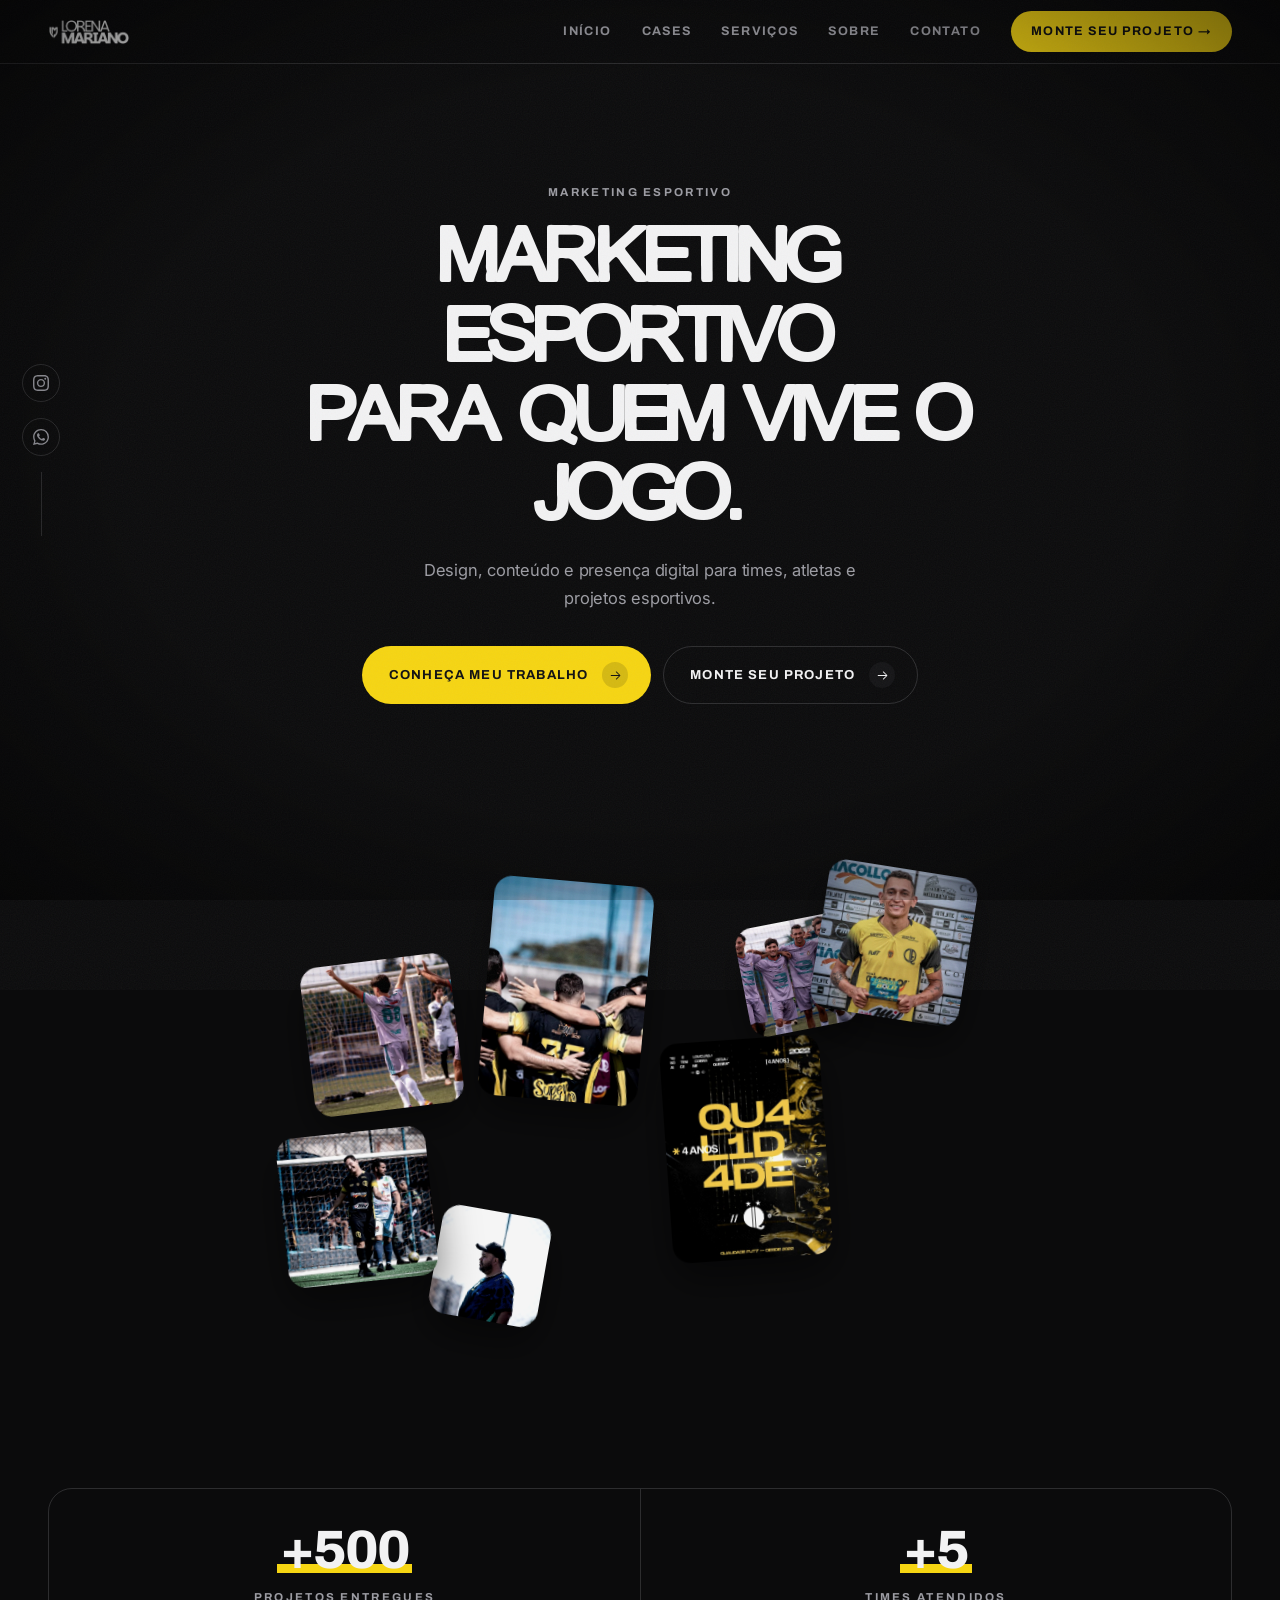
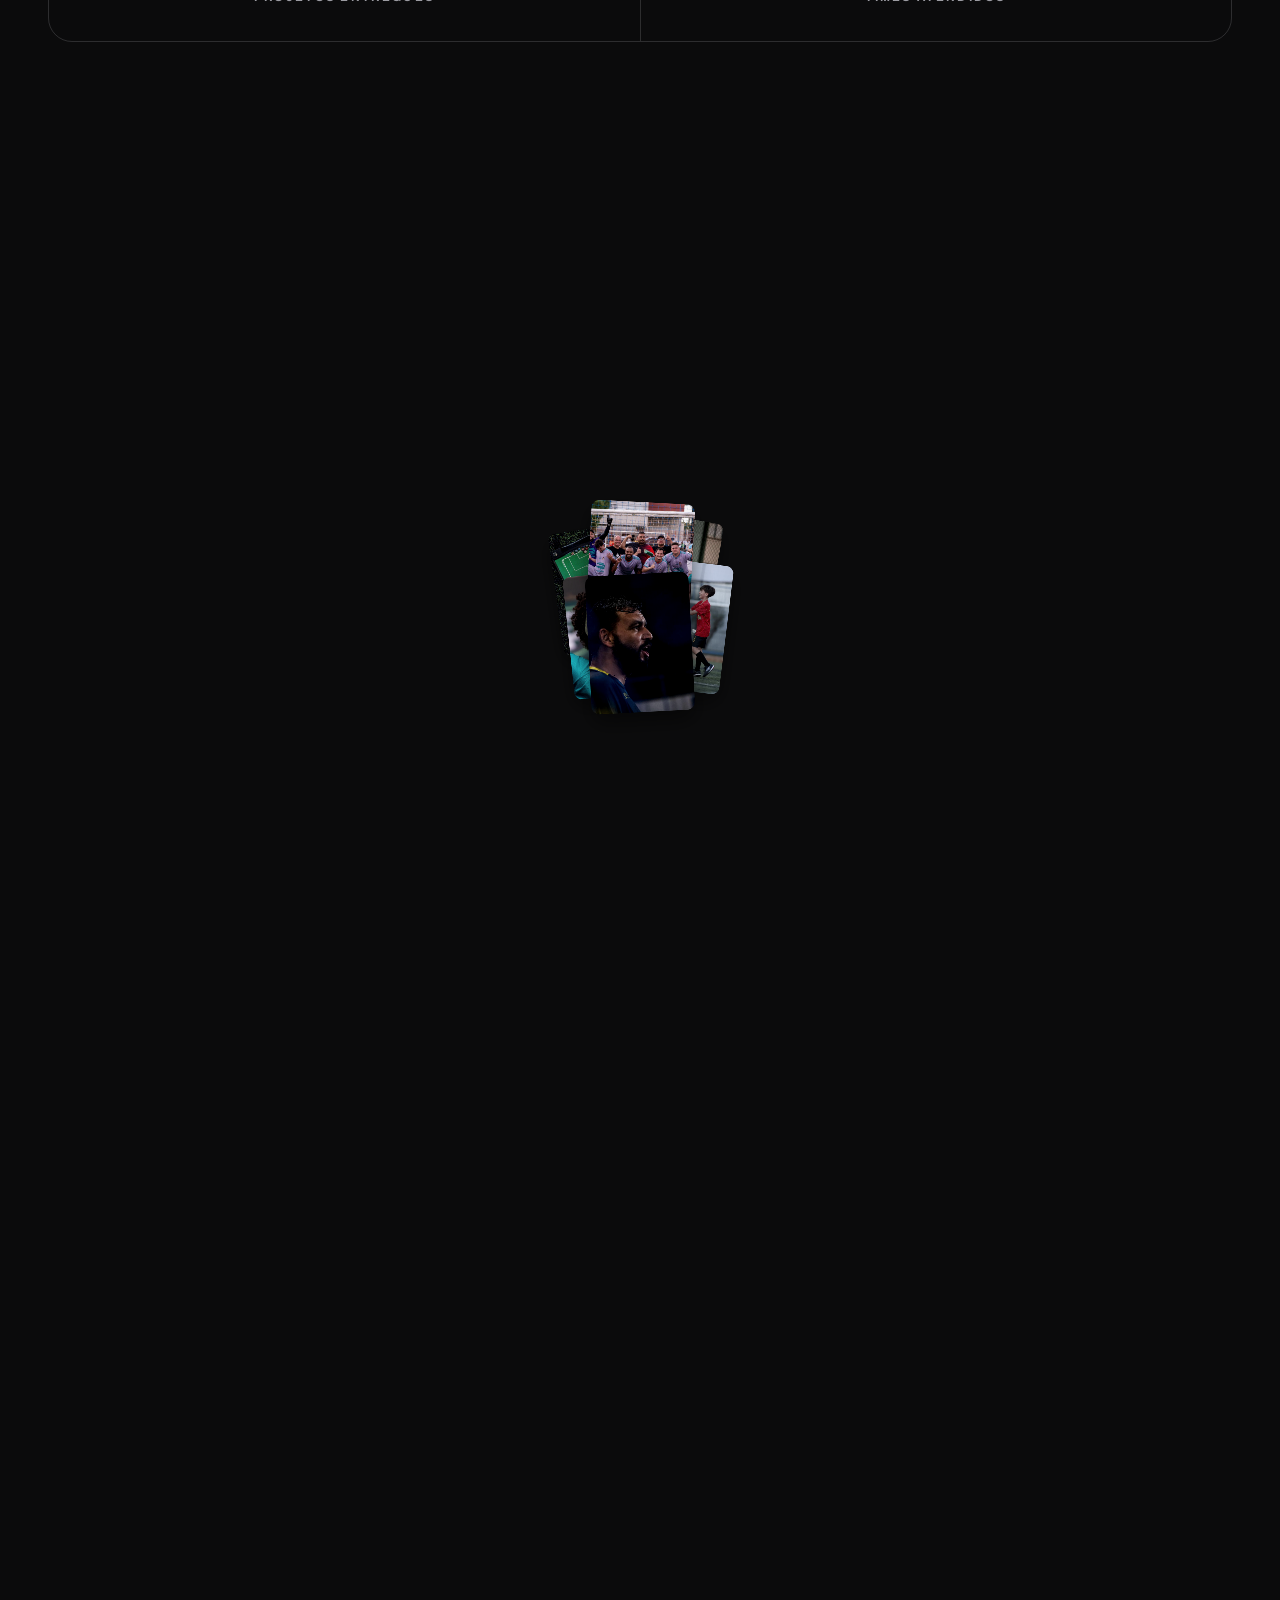
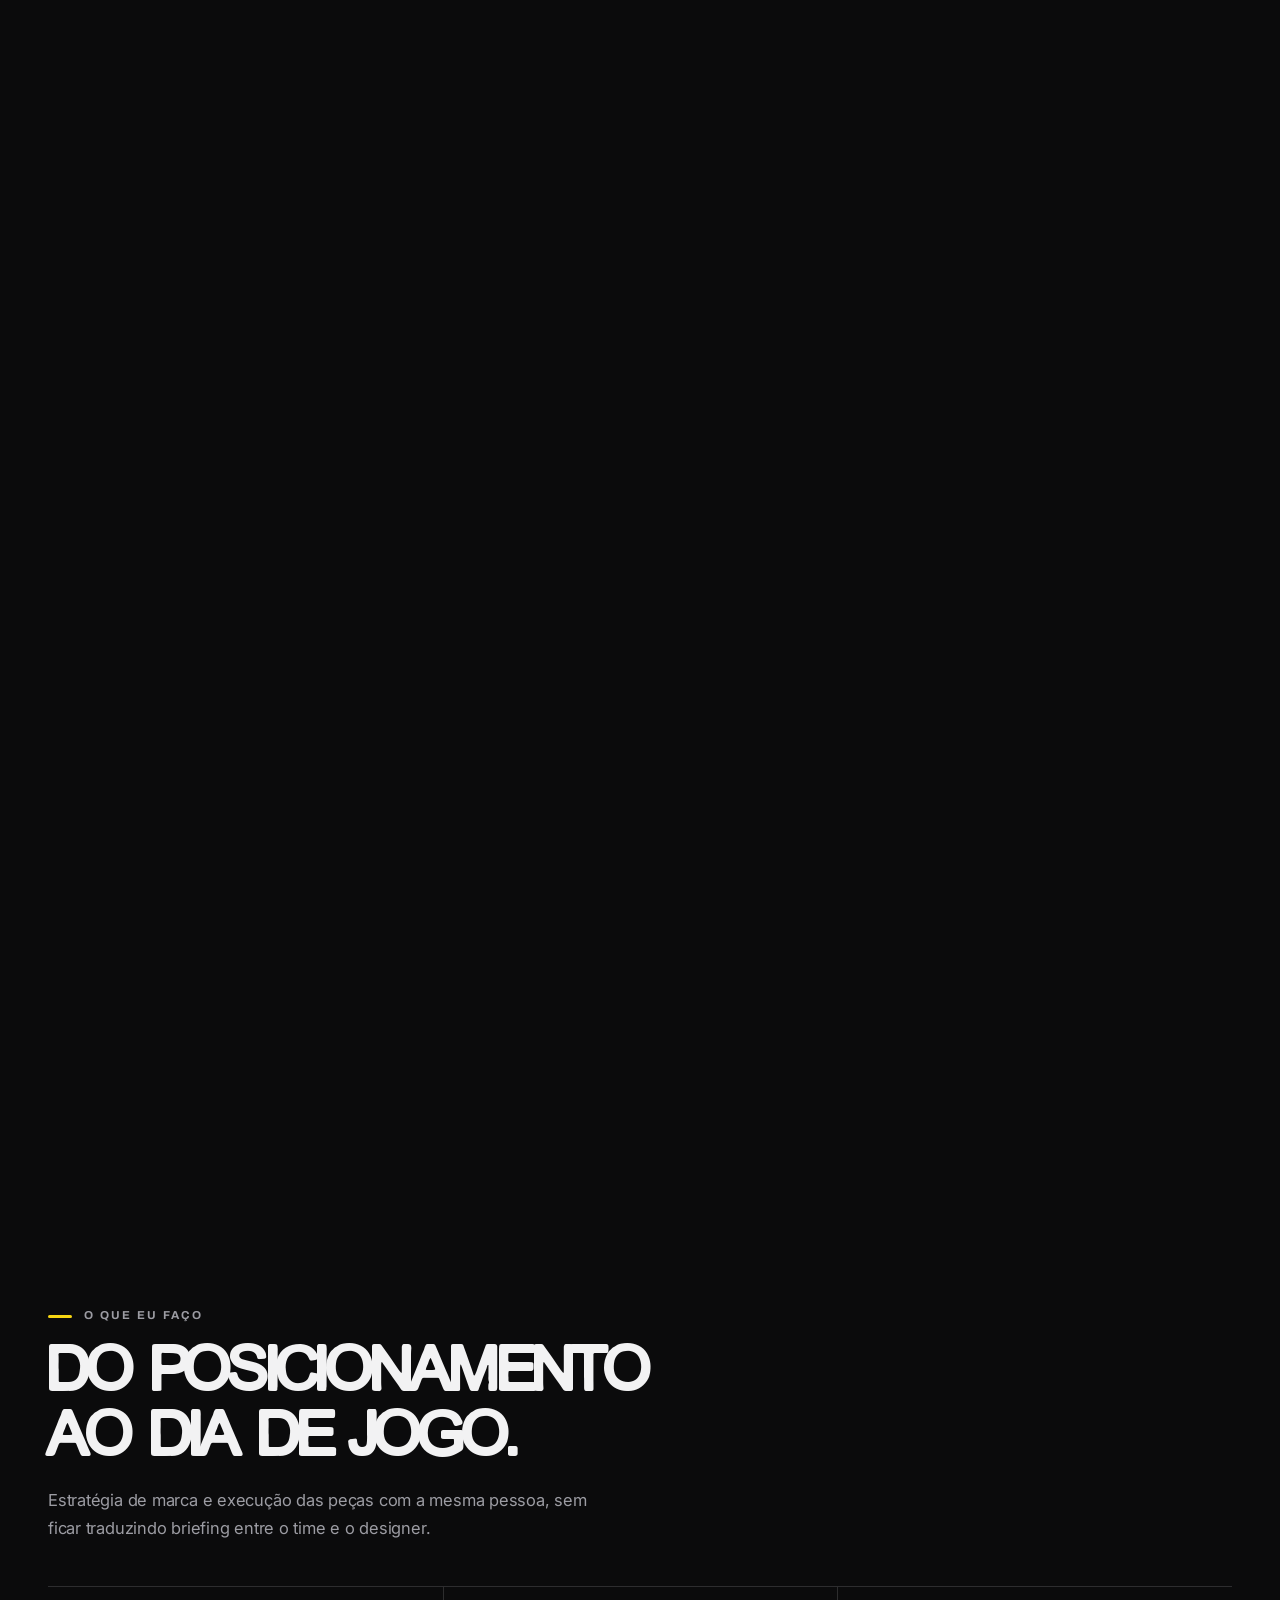
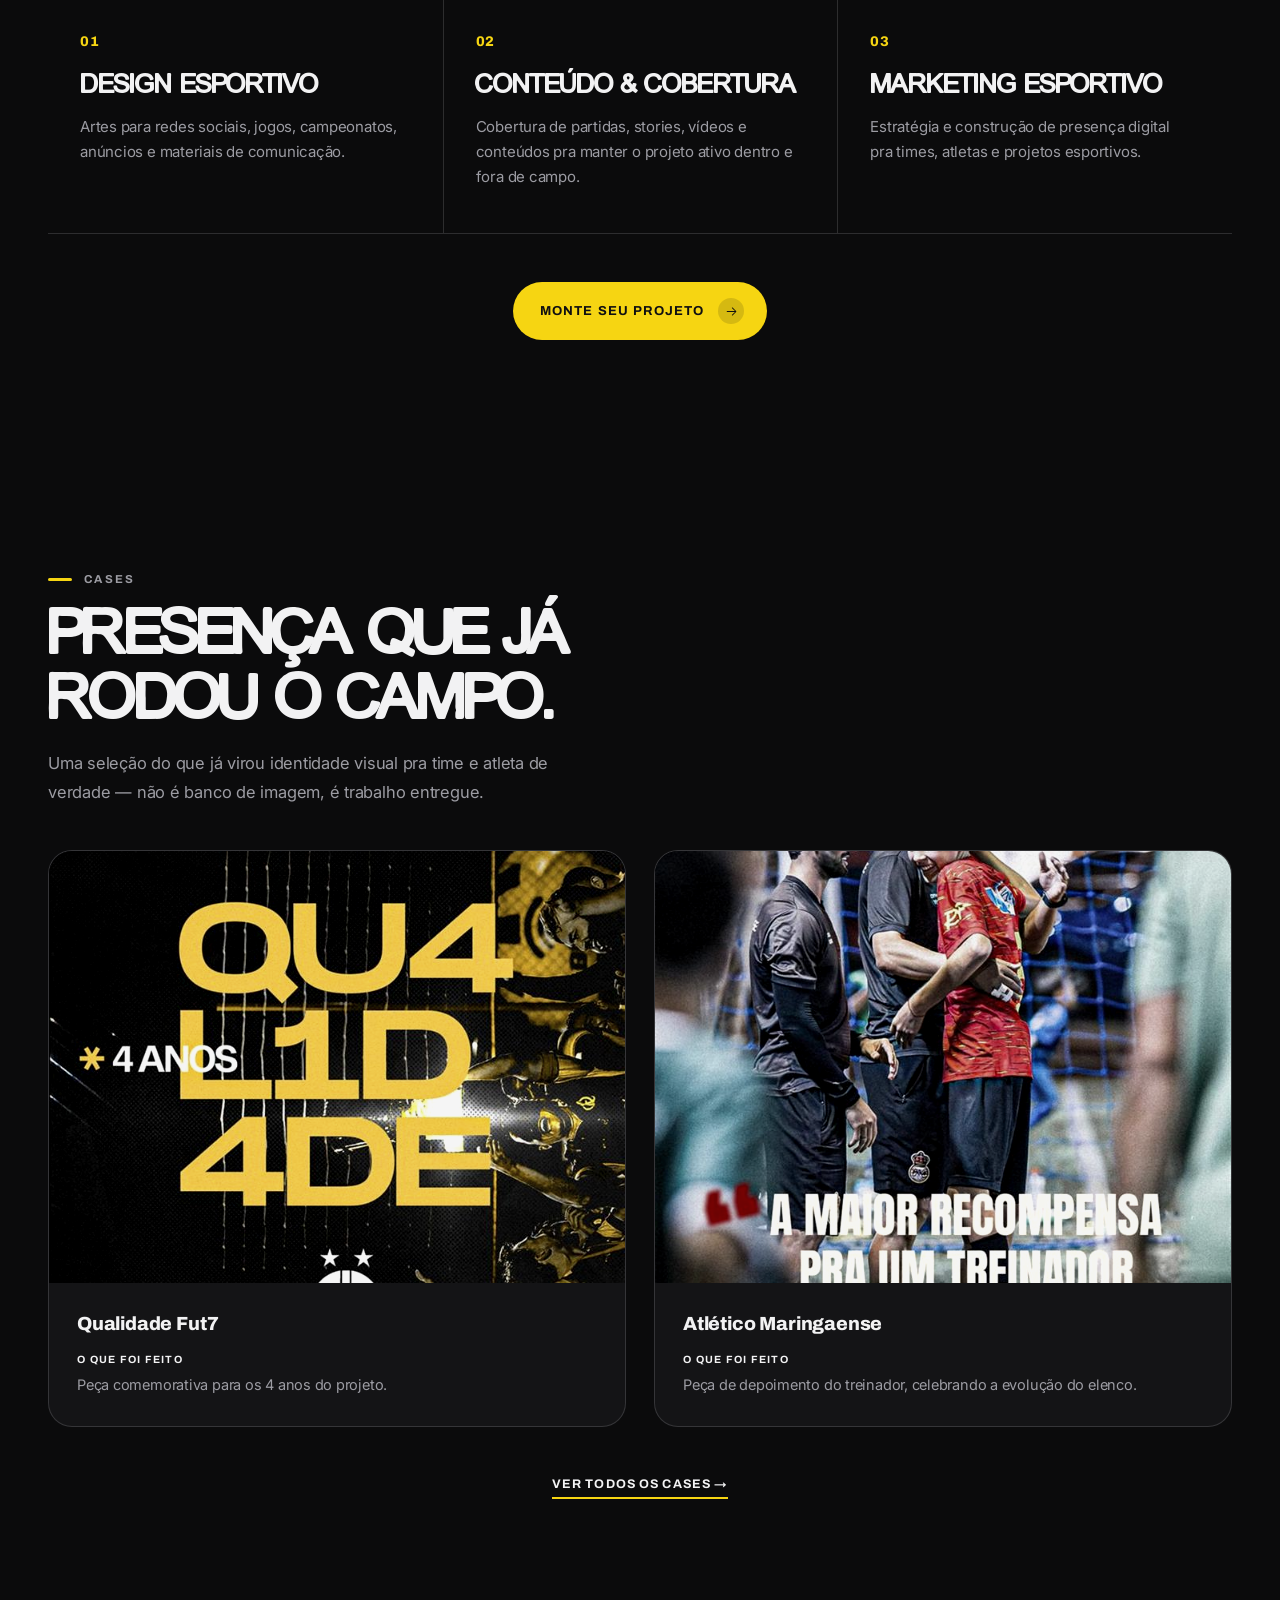
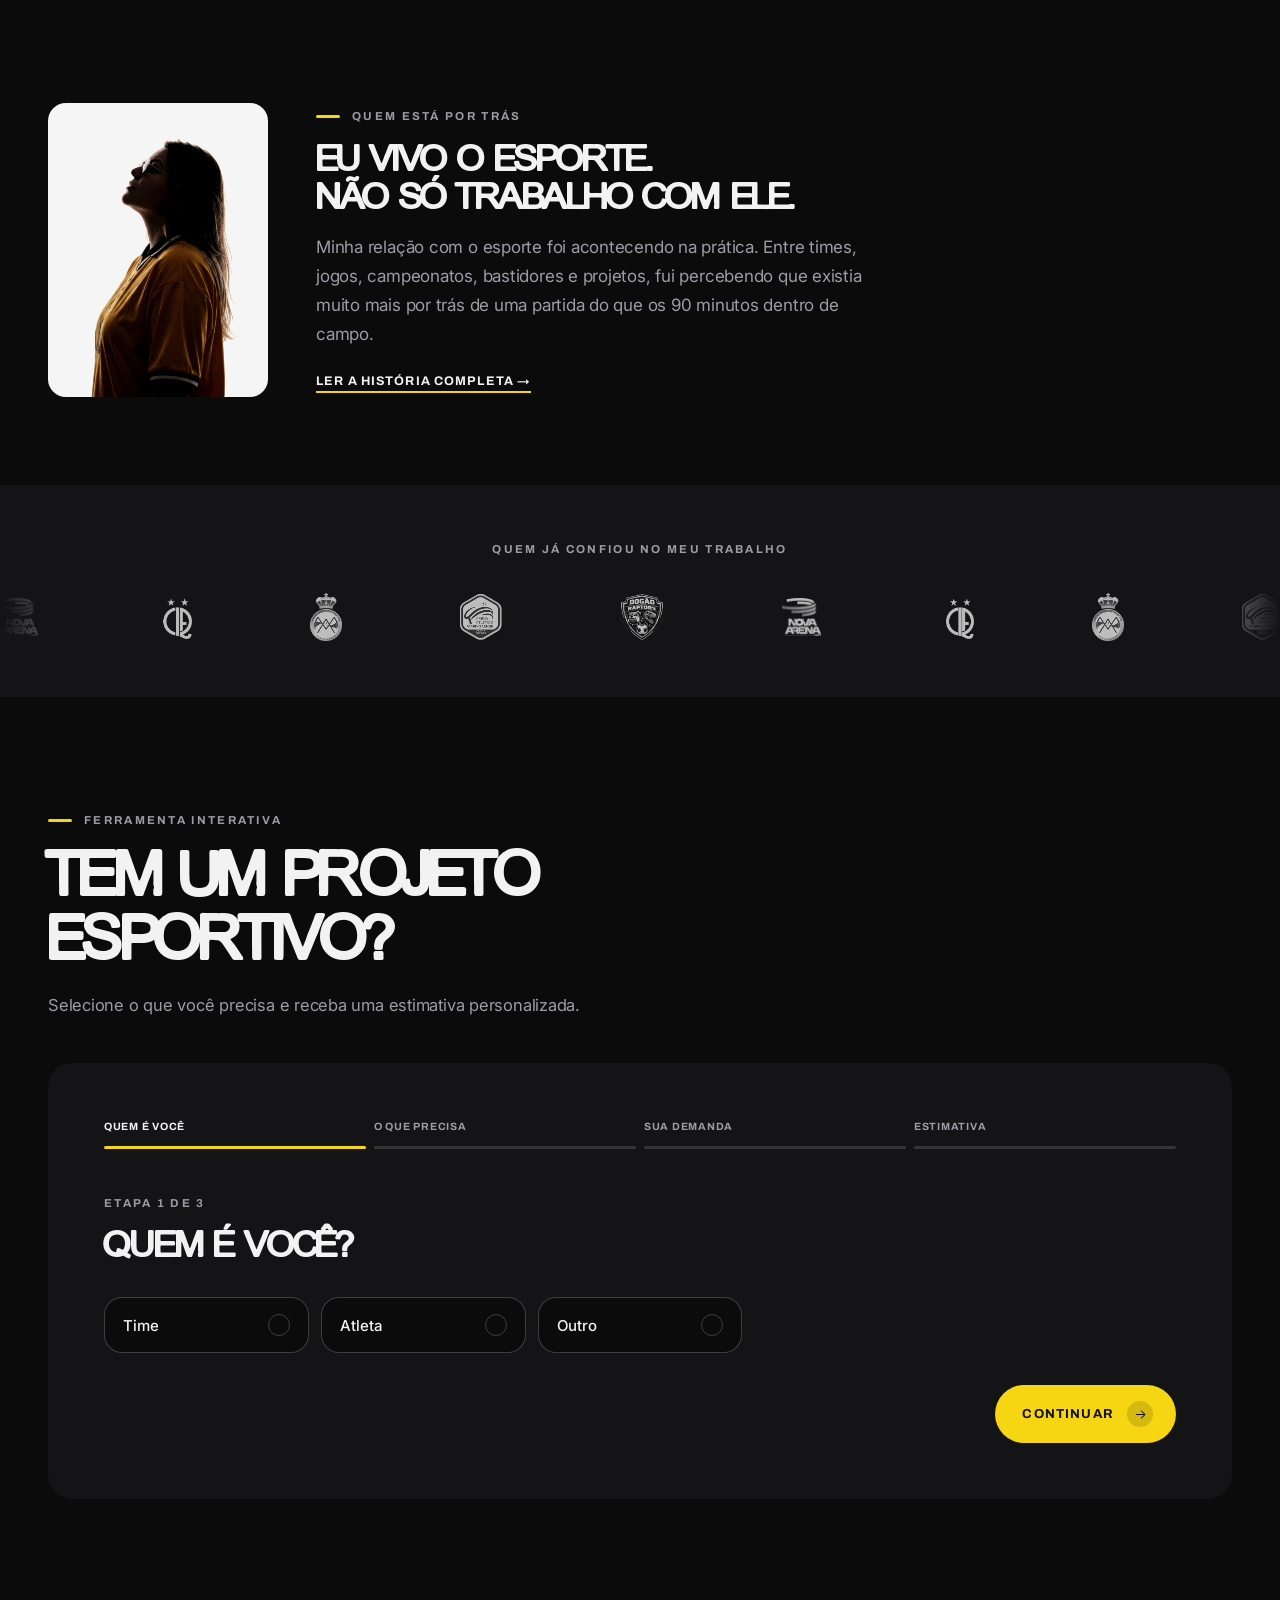
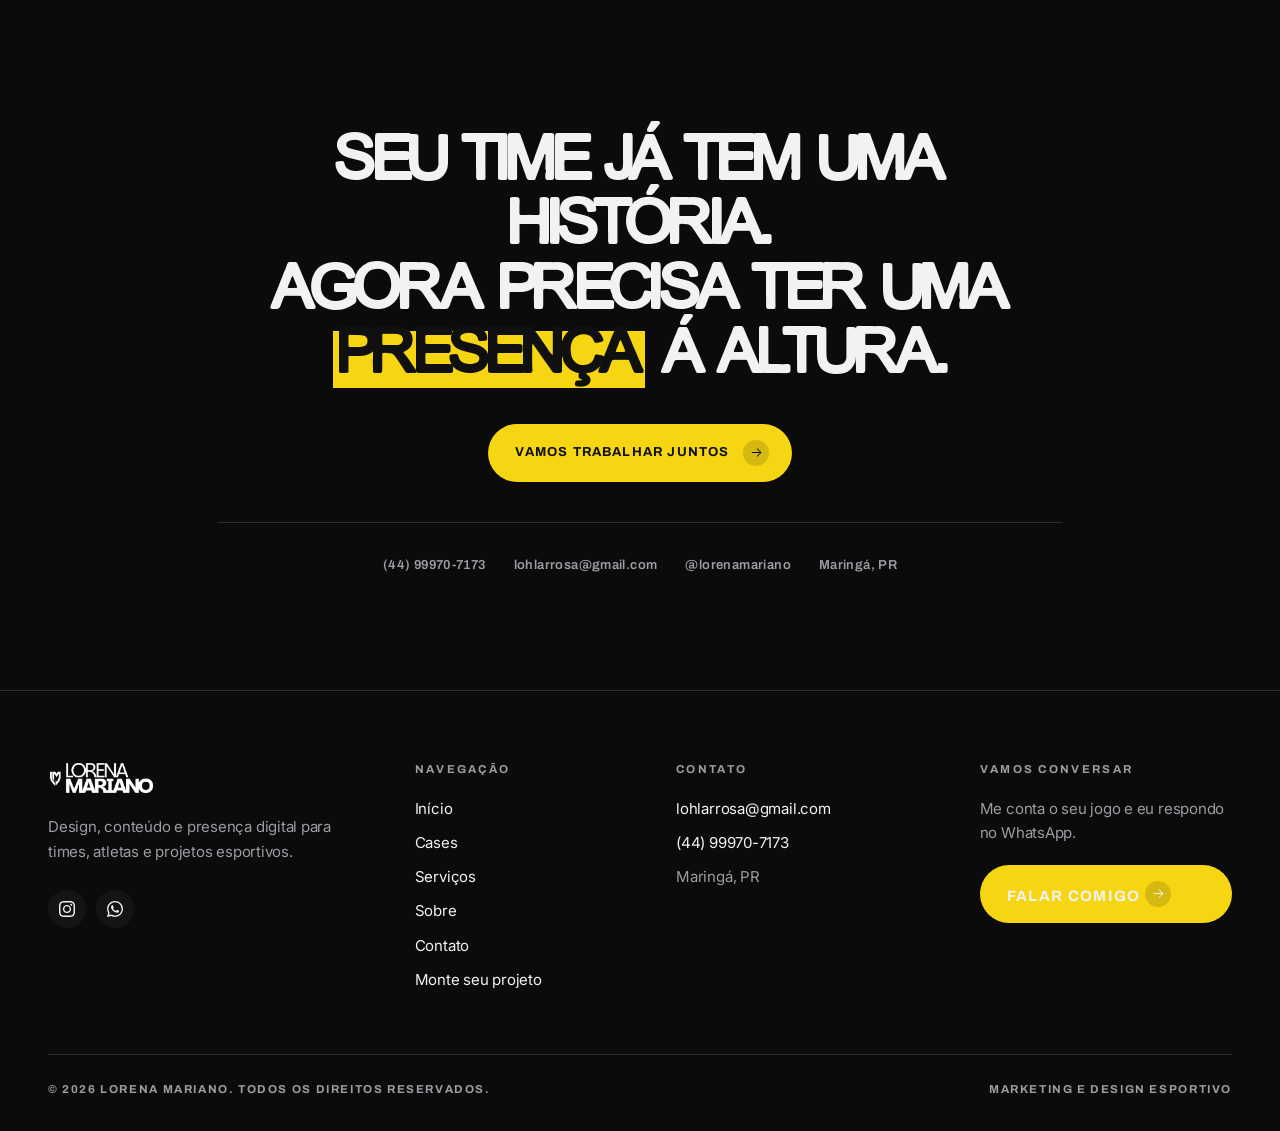
==== commit 8ff1ec9d: "Posicionamento: fotos revelam o texto ao rolar (desktop) + corrige sticky Seção Posicionamento ganha" ====
--- a/lorena-mariano-design/index.html
+++ b/lorena-mariano-design/index.html
@@ -179,17 +179,49 @@
 <!-- ============ POSICIONAMENTO ============
      Só tipografia sobre o fundo escuro com grão — sem foto, sem ícone.
      É a seção conceitual, o "porquê" antes do "o quê" (Serviços). -->
+<!-- ============ POSICIONAMENTO ============
+     Ideia dela (15/09/2026): fotos em cima do texto, que se espalham
+     conforme rola a página, revelando a frase por baixo. Só roda em
+     desktop com mouse (ver JS: pointer:fine + min-width) — no celular e
+     em quem já tinha isso antes de eu mexer, fica exatamente a versão só
+     de tipografia de sempre. Nada aqui quebra se o JS não rodar: as fotos
+     começam com "display:none" no CSS e só aparecem quando o próprio JS
+     confirma que vai controlar a posição delas (classe "js-scrub"). -->
 <section id="posicionamento" class="stance">
-  <div class="wrap stance-wrap reveal">
-    <span class="label label-rule stance-label">Por que presença</span>
-    <h2 class="display h2 stance-h">
-      Seu time não precisa de<br />mais uma arte. Precisa de <span class="hl">presença</span>.
-    </h2>
-    <p class="lead stance-p">
-      Um time é mais do que 11 jogadores em campo. É comunidade, identidade,
-      torcida e história. Meu trabalho é transformar tudo isso em uma
-      presença visual que as pessoas reconhecem, acompanham e querem vestir.
-    </p>
+  <div class="stance-scroll" id="stanceScroll">
+    <div class="stance-stage">
+      <div class="stance-photos" id="stancePhotos" aria-hidden="true">
+        <div class="stance-photo" data-sx="-3" data-sy="-2" data-srot="-8" data-sscale="0.4" data-ex="-32" data-ey="-20" data-erot="-3" data-escale="0.85">
+          <img src="img/hero/01-prancheta.jpg" alt="" loading="lazy" />
+        </div>
+        <div class="stance-photo" data-sx="2" data-sy="-3" data-srot="10" data-sscale="0.42" data-ex="30" data-ey="-22" data-erot="4" data-escale="0.9">
+          <img src="img/hero/04-goleiro.jpg" alt="" loading="lazy" />
+        </div>
+        <div class="stance-photo" data-sx="-2" data-sy="3" data-srot="-6" data-sscale="0.4" data-ex="-36" data-ey="18" data-erot="5" data-escale="0.8">
+          <img src="img/hero/05-banco.jpg" alt="" loading="lazy" />
+        </div>
+        <div class="stance-photo" data-sx="3" data-sy="2" data-srot="7" data-sscale="0.42" data-ex="34" data-ey="20" data-erot="-5" data-escale="0.85">
+          <img src="img/hero/08-base.jpg" alt="" loading="lazy" />
+        </div>
+        <div class="stance-photo" data-sx="0" data-sy="-4" data-srot="3" data-sscale="0.45" data-ex="-6" data-ey="-34" data-erot="2" data-escale="0.7">
+          <img src="img/hero/10-elenco.jpg" alt="" loading="lazy" />
+        </div>
+        <div class="stance-photo" data-sx="0" data-sy="4" data-srot="-3" data-sscale="0.45" data-ex="8" data-ey="34" data-erot="-2" data-escale="0.7">
+          <img src="img/hero/13-perfil-noite.jpg" alt="" loading="lazy" />
+        </div>
+      </div>
+      <div class="wrap stance-wrap reveal" id="stanceText">
+        <span class="label label-rule stance-label">Por que presença</span>
+        <h2 class="display h2 stance-h">
+          Seu time não precisa de<br />mais uma arte. Precisa de <span class="hl">presença</span>.
+        </h2>
+        <p class="lead stance-p">
+          Um time é mais do que 11 jogadores em campo. É comunidade, identidade,
+          torcida e história. Meu trabalho é transformar tudo isso em uma
+          presença visual que as pessoas reconhecem, acompanham e querem vestir.
+        </p>
+      </div>
+    </div>
   </div>
 </section>
 
@@ -640,7 +672,12 @@
      inclusive no estado de repouso. O hover-scale de cada foto é só CSS
      e mora na <img>, não nesta div, então não briga com nada disso.
      Sem mouse (celular) isso simplesmente não dispara; o CSS já vira
-     grade estática sem rotação nesse caso (ver responsivo). */
+     grade estática sem rotação nesse caso (ver responsivo).
+     Chegou a rodar na Motion (physics de mola) — voltou pra cá em
+     15/09/2026 porque não deu pra confirmar de forma confiável que
+     animate() repetido no mesmo elemento se comporta bem (testes deram
+     resultado inconsistente; pode ser só limitação do ambiente de teste
+     automatizado, mas não valia arriscar uma vitrine que já funcionava). */
   var floatingWrap = document.getElementById('floatingWrap');
   if (floatingWrap) {
     var floatEls = Array.prototype.slice.call(floatingWrap.querySelectorAll('.float-el'));
@@ -1006,5 +1043,61 @@
   }
 })();
 </script>
+
+<script>
+/* Posicionamento: fotos que cobrem o texto e se espalham conforme rola,
+   revelando a frase por baixo. Tentei usar a Motion (motiondivision/motion,
+   o antigo "Framer Motion", CDN, sem npm/build — ver conversa) tanto pro
+   paralaxe da vitrine quanto pra isso aqui, mas não deu pra confirmar de
+   forma confiável nenhum dos dois: o motor de animação dela depende de
+   requestAnimationFrame, que o Chrome pausa em aba sem foco, e não tive
+   como garantir (nem reproduzir de forma estável) que funciona fora
+   dessa situação específica de teste. Pra não arriscar publicar um efeito
+   que não consigo verificar, isto aqui é JavaScript puro — o mesmo cálculo
+   de posição de scroll usado em qualquer parallax "scroll-linked" comum
+   (getBoundingClientRect a cada evento de scroll), sem terceiro por baixo. */
+(function(){
+  'use strict';
+  var reduce = window.matchMedia('(prefers-reduced-motion: reduce)').matches;
+  var isDesktopMouse = window.matchMedia('(pointer:fine) and (min-width:961px)').matches;
+  var stanceScroll = document.getElementById('stanceScroll');
+
+  if (stanceScroll && !reduce && isDesktopMouse) {
+    var photos = Array.prototype.slice.call(stanceScroll.querySelectorAll('.stance-photo'));
+    var textEl = document.getElementById('stanceText');
+    var lerp = function(a, b, t){ return a + (b - a) * t; };
+
+    var aplicar = function(t){
+      photos.forEach(function(el){
+        var d = el.dataset;
+        var x = lerp(parseFloat(d.sx), parseFloat(d.ex), t);
+        var y = lerp(parseFloat(d.sy), parseFloat(d.ey), t);
+        var rot = lerp(parseFloat(d.srot), parseFloat(d.erot), t);
+        var scale = lerp(parseFloat(d.sscale), parseFloat(d.escale), t);
+        el.style.transform = 'translate(-50%,-50%) translate(' + x.toFixed(2) + 'vw,' + y.toFixed(2) + 'vh) rotate(' + rot.toFixed(1) + 'deg) scale(' + scale.toFixed(3) + ')';
+      });
+      if (textEl) textEl.style.opacity = String(Math.min(t / 0.55, 1));
+    };
+
+    var atualizar = function(){
+      var rect = stanceScroll.getBoundingClientRect();
+      /* progresso 0→1 ao longo da altura extra da seção (altura total
+         menos uma tela cheia, que é o trecho que fica "grudado"). */
+      var percorrivel = rect.height - window.innerHeight;
+      var p = percorrivel > 0 ? (-rect.top) / percorrivel : 0;
+      p = Math.min(Math.max(p, 0), 1);
+      /* segura um pouco no início e no fim: não começa a espalhar assim
+         que a seção entra na tela, nem termina cedo demais. */
+      var t = Math.min(Math.max((p - 0.08) / 0.8, 0), 1);
+      aplicar(t);
+    };
+
+    stanceScroll.classList.add('js-scrub');
+    window.addEventListener('scroll', atualizar, { passive: true });
+    window.addEventListener('resize', atualizar);
+    atualizar();
+  }
+})();
+</script>
 </body>
 </html>
--- a/lorena-mariano-design/styles.css
+++ b/lorena-mariano-design/styles.css
@@ -43,12 +43,12 @@
   }
 
   *{margin:0;padding:0;box-sizing:border-box}
-  html{scroll-behavior:smooth;-webkit-text-size-adjust:100%;overflow-x:hidden}
+  html{scroll-behavior:smooth;-webkit-text-size-adjust:100%;overflow-x:clip}
   body{
     background:var(--bg);color:var(--ink);
     font-family:'Inter',system-ui,sans-serif;font-weight:400;
     letter-spacing:-.014em;line-height:1.55;
-    -webkit-font-smoothing:antialiased;overflow-x:hidden;
+    -webkit-font-smoothing:antialiased;overflow-x:clip;
   }
   a{color:inherit;text-decoration:none}
   img{max-width:100%;display:block}
@@ -248,13 +248,41 @@
   section{padding:clamp(72px,9vw,116px) 0}
 
   /* ============ POSICIONAMENTO ============
-     Só tipografia, centralizada, sobre o fundo com grão — é a seção
-     conceitual entre os números e os serviços, o "porquê" antes do "o quê". */
+     Tipografia centralizada — é a seção conceitual entre os números e os
+     serviços, o "porquê" antes do "o quê". Em telas grandes com mouse, uma
+     pilha de fotos cobre o texto e se espalha conforme rola a página,
+     revelando a frase por baixo (pedido dela, 15/09/2026). O CSS por si só
+     deixa as fotos escondidas (".stance-photos{display:none}" logo abaixo)
+     — só aparecem quando o JS confirma que vai controlar a posição delas
+     (classe "js-scrub" no #stanceScroll). Sem JS ou no celular, esta seção
+     continua sendo só a tipografia de sempre, sem risco de foto emperrada
+     em cima do texto pra sempre. */
   .stance{text-align:center}
-  .stance-wrap{max-width:900px;margin:0 auto}
+  .stance-wrap{max-width:900px;margin:0 auto;position:relative;z-index:1}
   .stance-label{justify-content:center}
   .stance-h{margin:0 auto 28px}
   .stance-p{margin:0 auto;max-width:58ch;font-size:18px}
+
+  .stance-photos{display:none}
+  @media (pointer:fine) and (min-width:961px){
+    .stance-scroll.js-scrub{height:280vh}
+    .stance-scroll.js-scrub .stance-stage{
+      position:sticky;top:0;height:100vh;
+      display:flex;align-items:center;justify-content:center;overflow:hidden;
+    }
+    .stance-scroll.js-scrub .stance-photos{
+      display:block;position:absolute;inset:0;pointer-events:none;
+    }
+    .stance-photo{
+      position:absolute;top:50%;left:50%;
+      width:min(22vw,230px);aspect-ratio:3/4;will-change:transform;
+    }
+    .stance-photo img{
+      width:100%;height:100%;object-fit:cover;
+      border-radius:var(--radius);box-shadow:0 20px 50px rgba(0,0,0,.55);
+      filter:grayscale(.15) contrast(1.12) saturate(.88) brightness(.96);
+    }
+  }
 
   /* SERVIÇOS: três frentes grandes, divididas por filete — sem ícone, sem
      cartão arredondado, mais editorial que a versão anterior de 5 chips. */
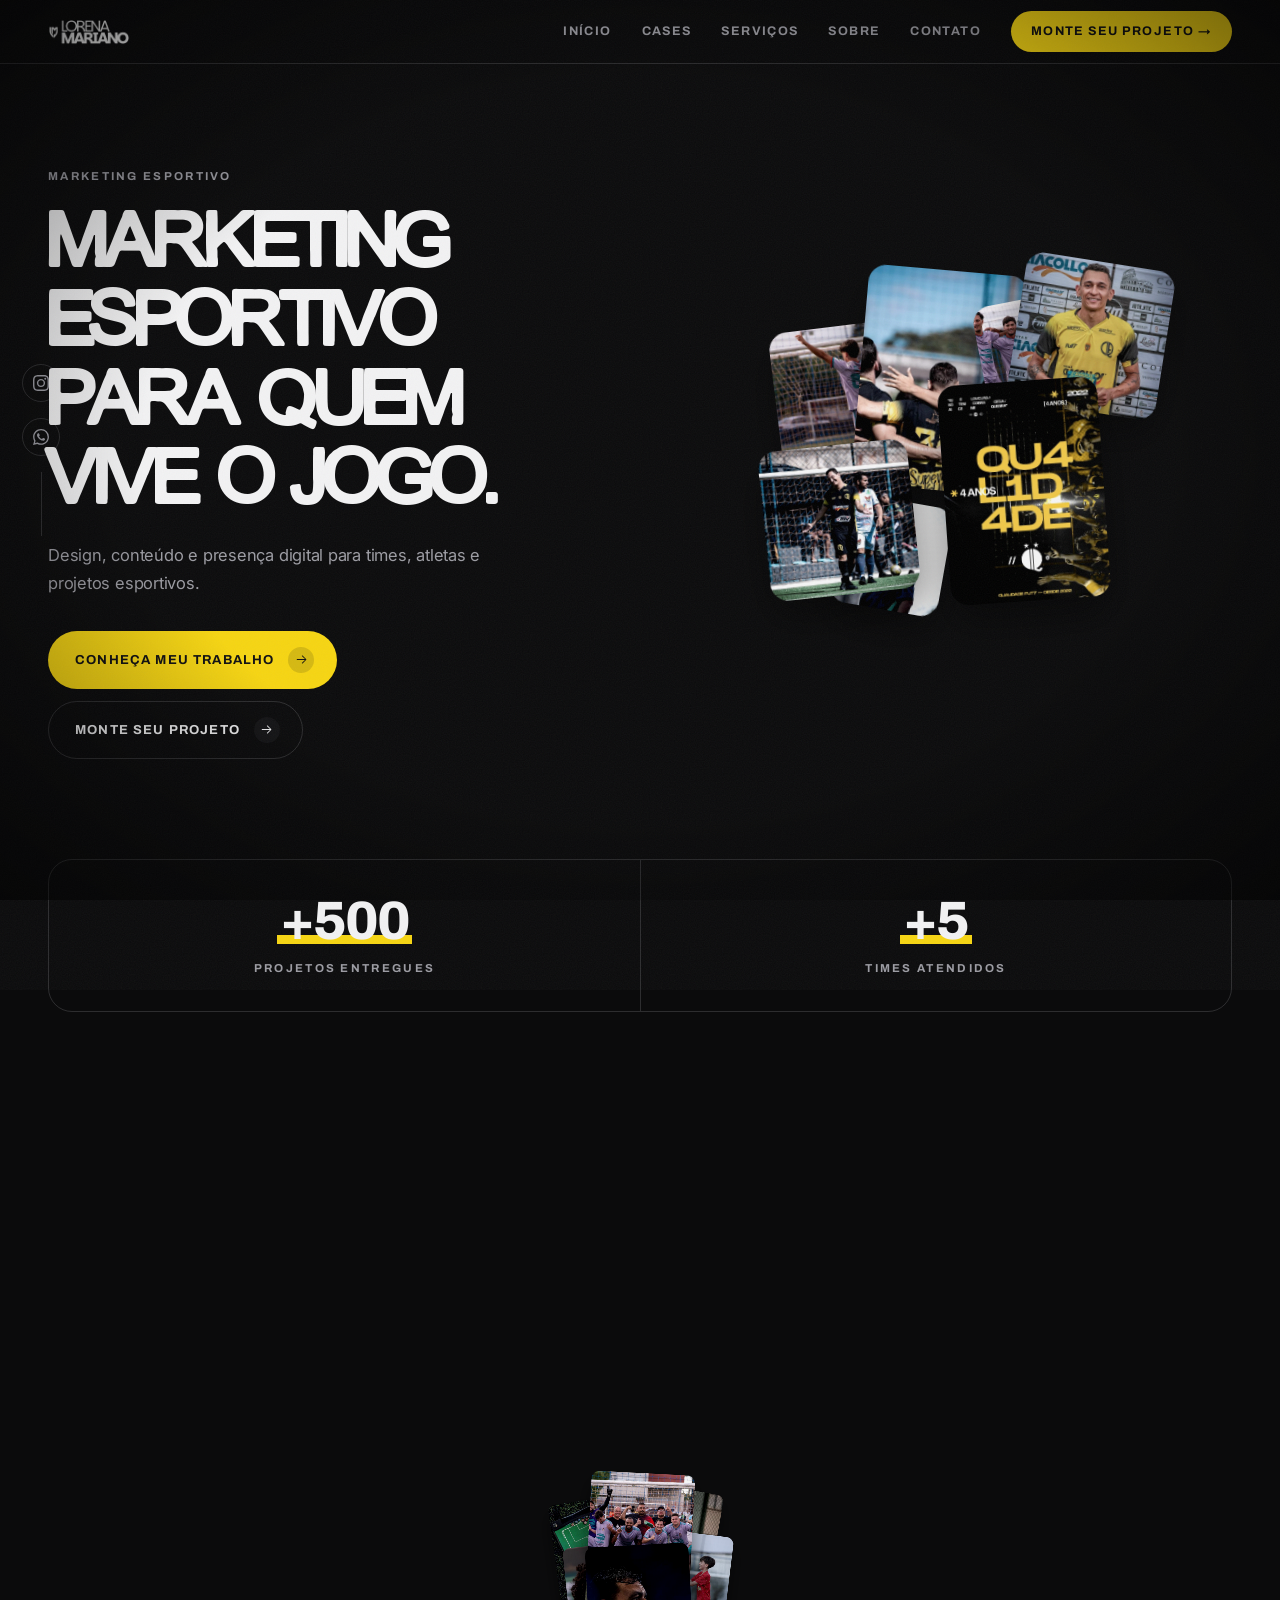
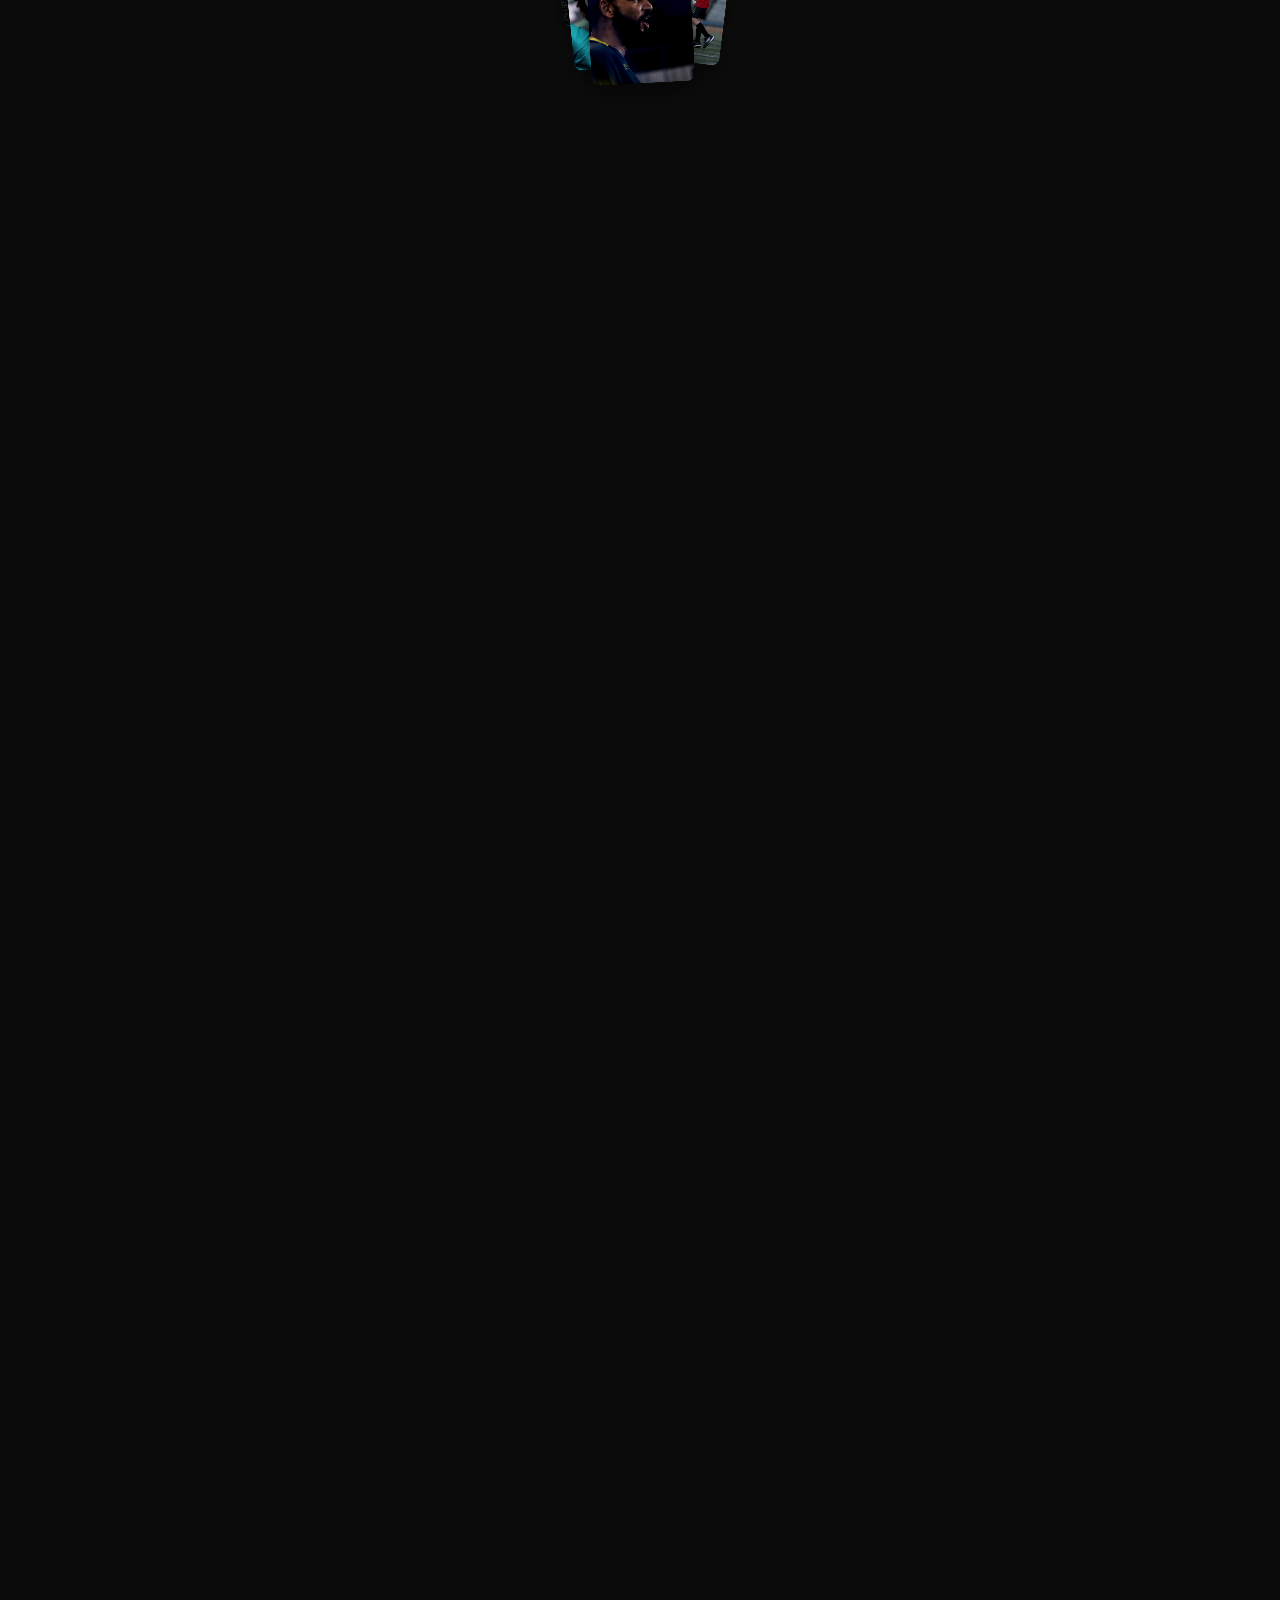
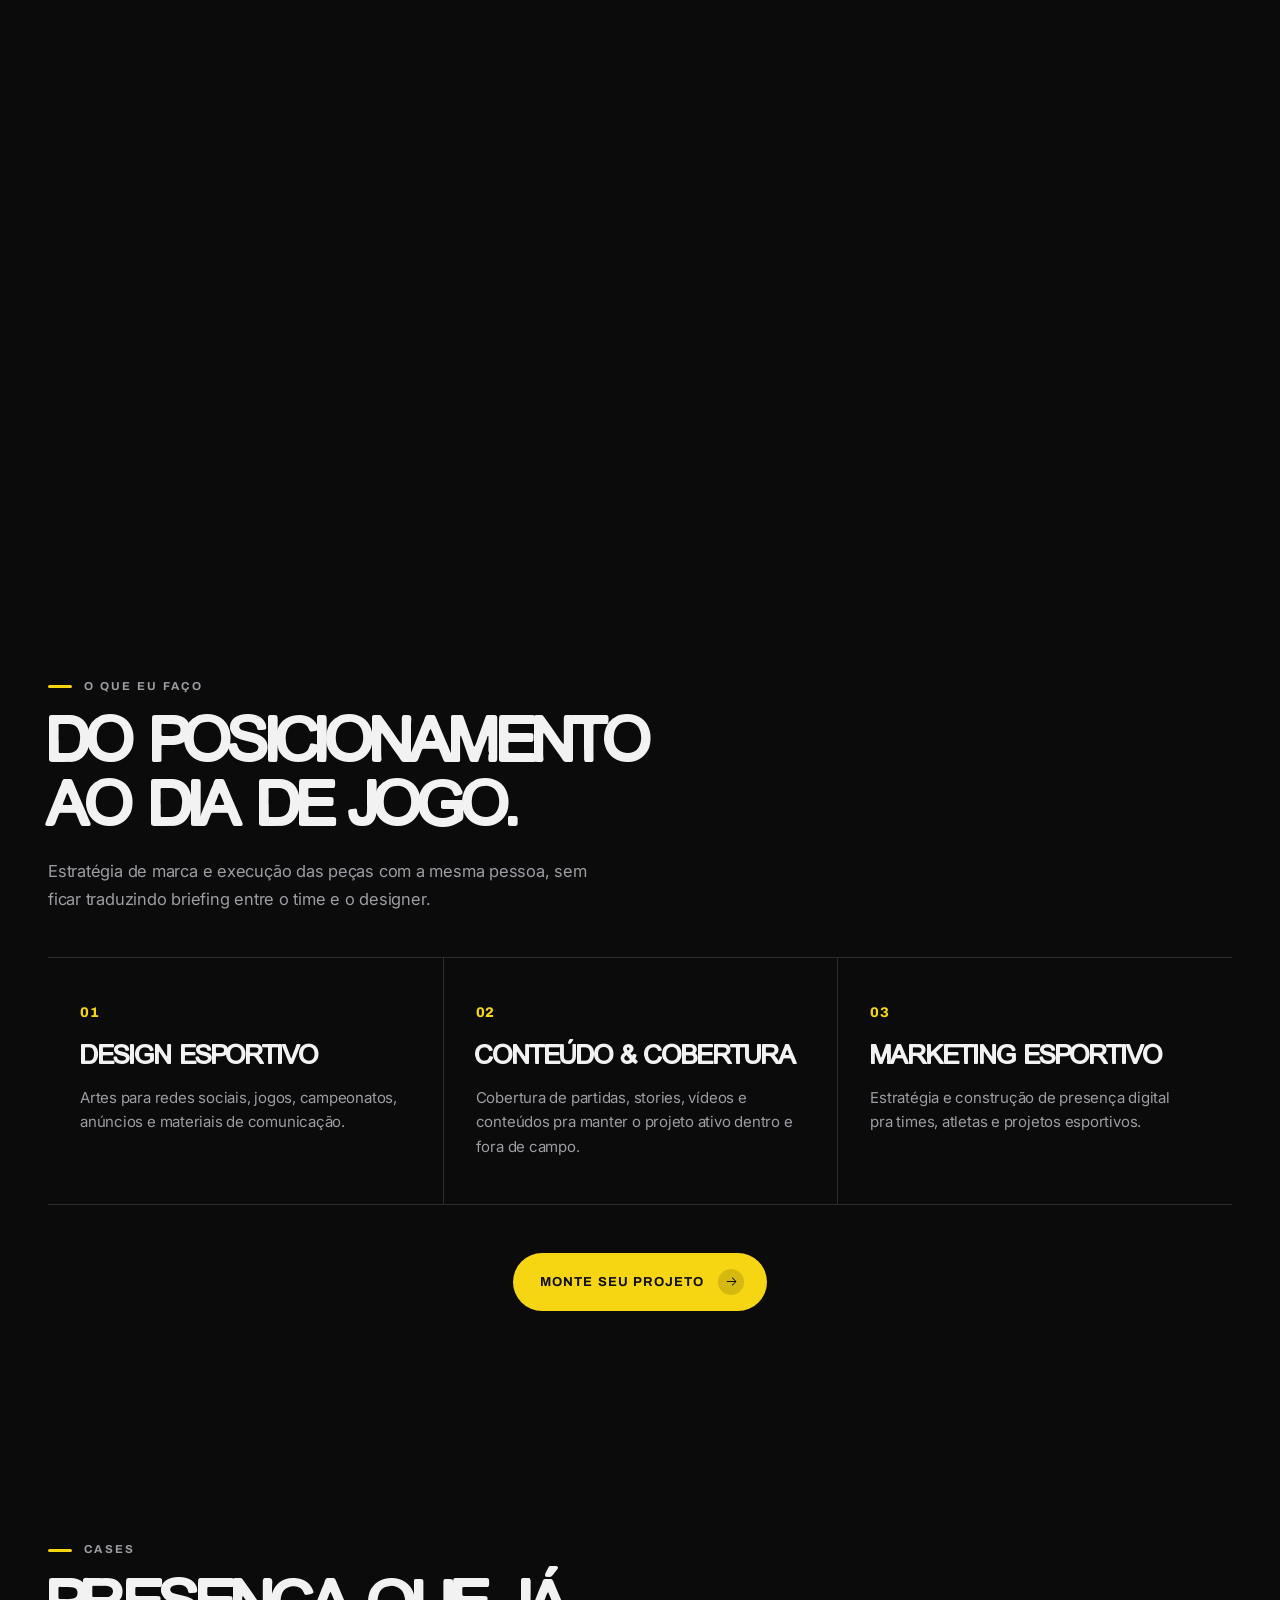
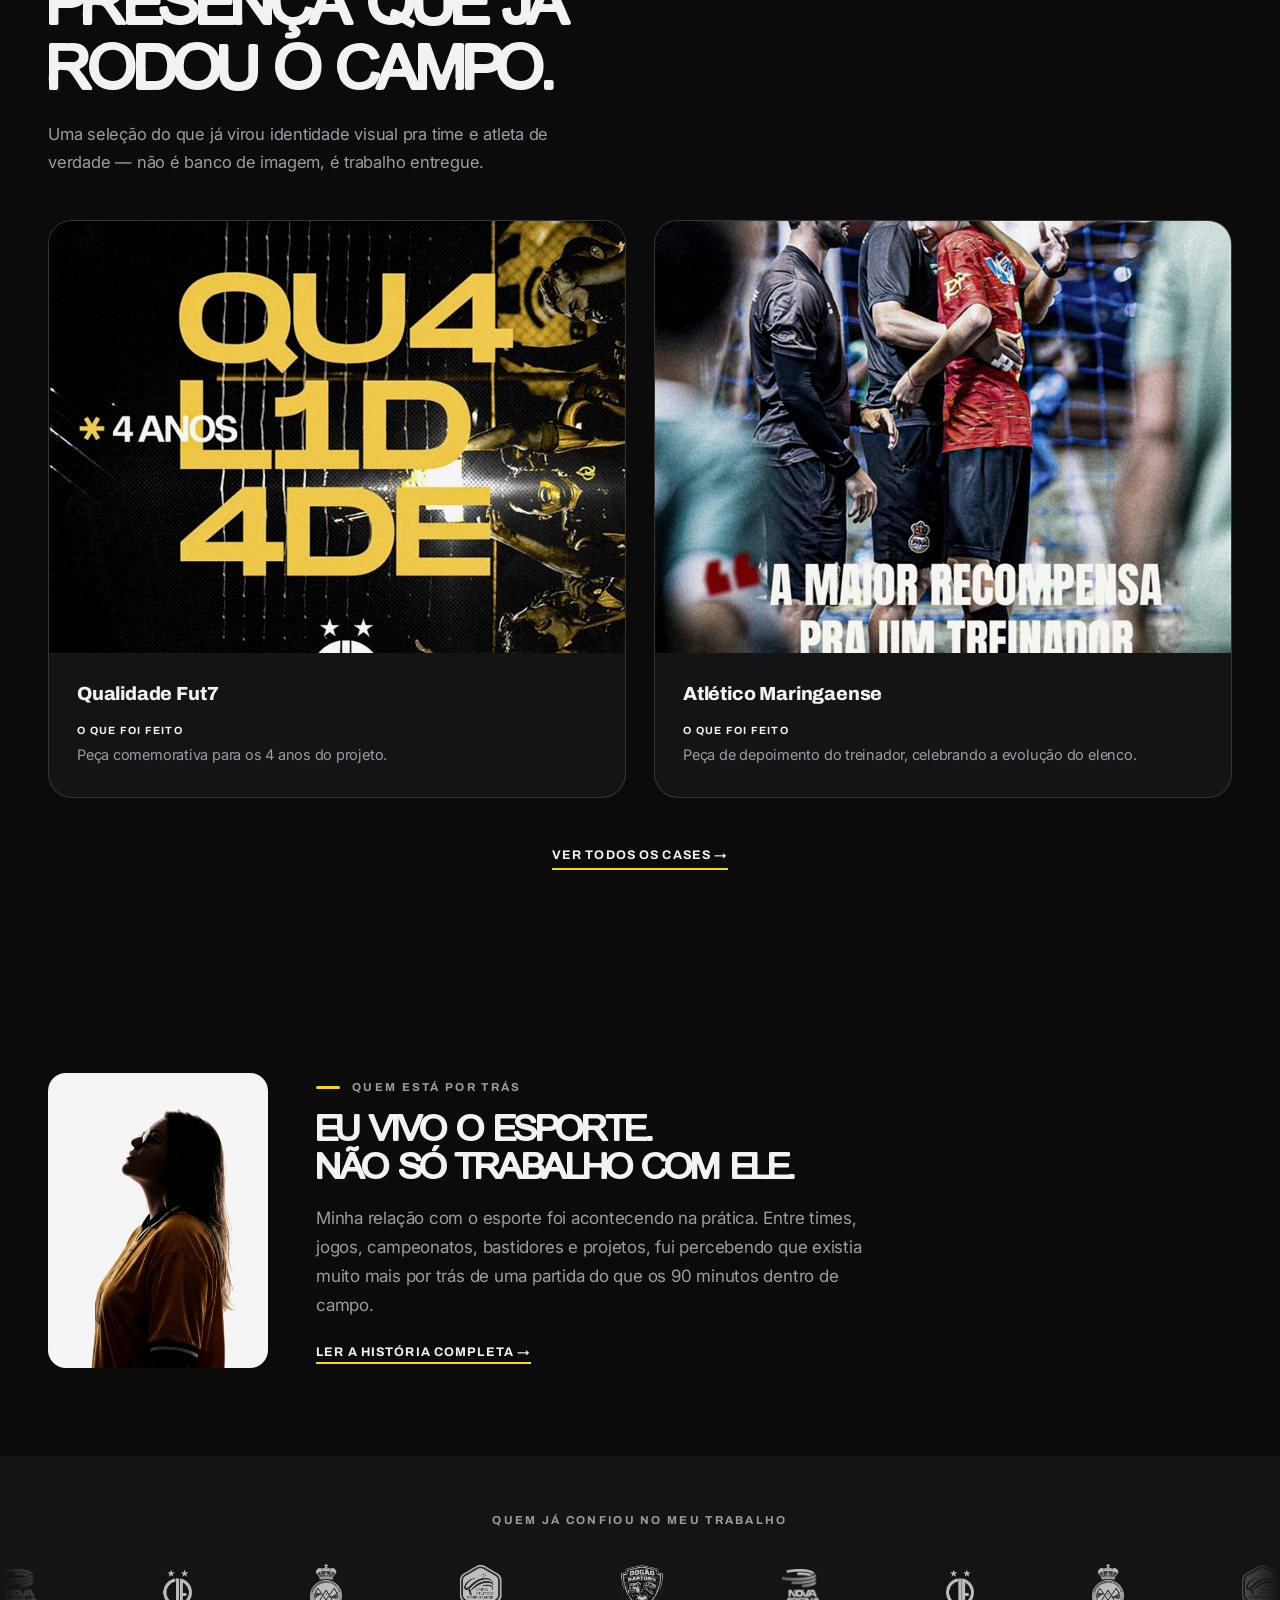
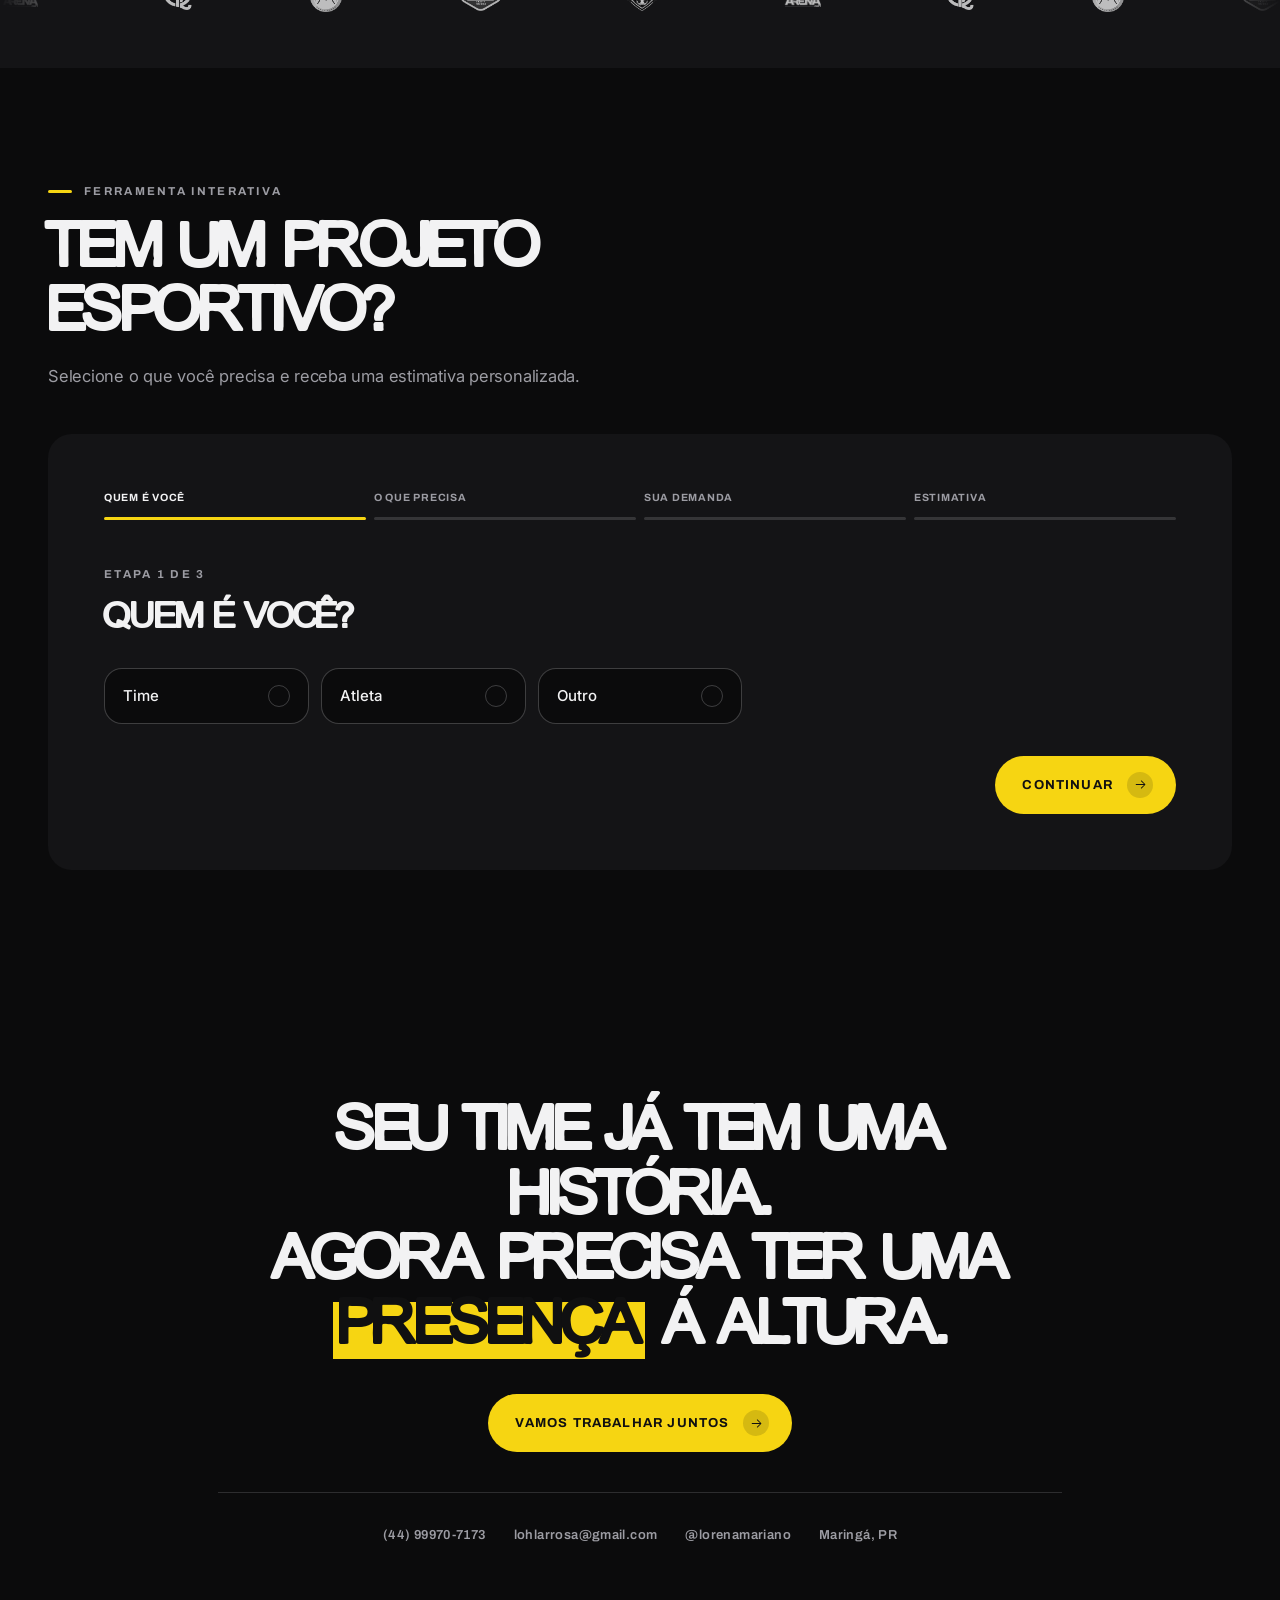
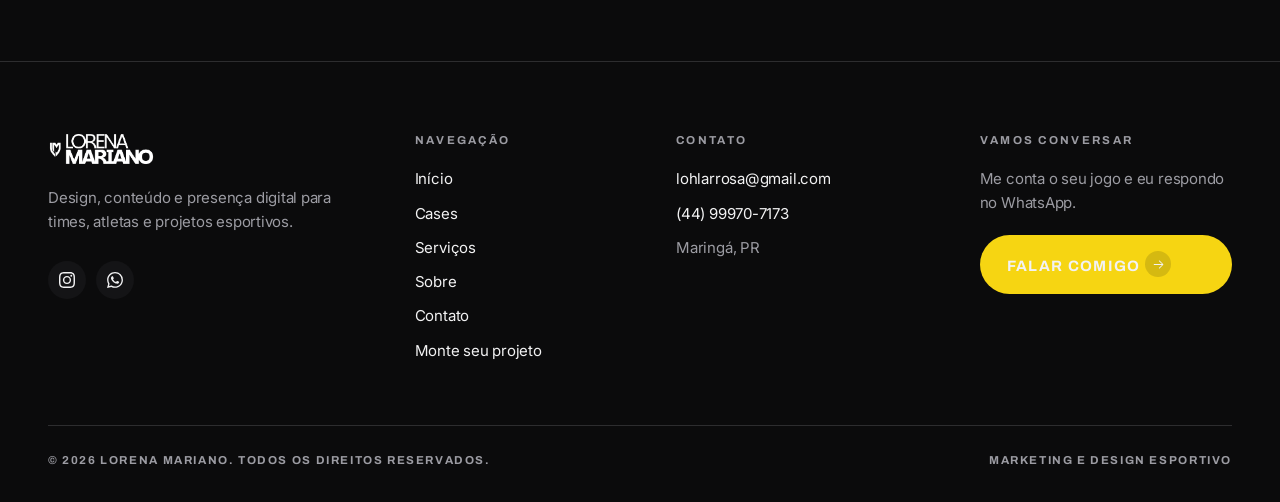
==== commit 7e41f954: "Hero: fotos voltam pra dentro do hero, ao lado do texto A vitrine de fotos flutuantes (paralaxe pelo" ====
--- a/lorena-mariano-design/index.html
+++ b/lorena-mariano-design/index.html
@@ -88,64 +88,66 @@
 
 <!-- ============ HERO ============
      Decisão da Lorena (14/09/2026): tirar as fotos do fundo do hero — não
-     queria mais "fotos passando de fundo". O hero agora é só tipografia,
-     centralizada, sobre o fundo escuro com grão. As fotos reais dela
-     ganharam a própria vitrine logo abaixo (ver ".floating-gallery"). -->
+     queria mais "fotos passando de fundo". Virou só tipografia por um
+     tempo, com as fotos reais numa vitrine própria logo abaixo.
+     Atualizado em 15/09/2026: a pedido dela, a vitrine (mesmas fotos,
+     mesmo mecanismo de paralaxe/"embaralhado") voltou pra dentro do hero
+     — mas como coluna ao lado do texto (".hero-photos"), não como fundo.
+     Em telas grandes vira duas colunas lado a lado; no celular e tablet
+     (abaixo de 961px) continua empilhado, texto centralizado em cima e
+     fotos como grade simples embaixo — mesmo comportamento de sempre. -->
 <section class="hero">
-  <div class="wrap hero-content">
-    <span class="label reveal">Marketing esportivo</span>
-    <h1 class="display hero-h1 reveal">Marketing esportivo<br />para quem vive o jogo.</h1>
-    <p class="lead reveal">
-      Design, conteúdo e presença digital para times, atletas e projetos esportivos.
-    </p>
-    <div class="hero-actions reveal">
-      <a href="#cases" class="btn btn-primary">
-        Conheça meu trabalho
-        <span class="ico" aria-hidden="true"><svg viewBox="0 0 256 256" fill="currentColor"><path d="M221.66,133.66l-72,72a8,8,0,0,1-11.32-11.32L196.69,136H40a8,8,0,0,1,0-16H196.69L138.34,61.66a8,8,0,0,1,11.32-11.32l72,72A8,8,0,0,1,221.66,133.66Z"/></svg></span>
-      </a>
-      <a href="#monte-seu-projeto" class="btn btn-ghost">
-        Monte seu projeto
-        <span class="ico" aria-hidden="true"><svg viewBox="0 0 256 256" fill="currentColor"><path d="M221.66,133.66l-72,72a8,8,0,0,1-11.32-11.32L196.69,136H40a8,8,0,0,1,0-16H196.69L138.34,61.66a8,8,0,0,1,11.32-11.32l72,72A8,8,0,0,1,221.66,133.66Z"/></svg></span>
-      </a>
-    </div>
-  </div>
-</section>
-
-<!-- ============ VITRINE (fotos flutuantes) ============
-     Decisão da Lorena (14/09/2026): fotos mais juntas e "embaralhadas"
-     (cada uma com uma leve rotação, tipo pilha de fotos jogada na mesa),
-     que se mexem quando o mouse passa por cima (paralaxe — "depth" maior
-     se move mais). Tudo real, nada de banco de imagem.
-     A rotação de repouso mora em data-rotate (o JS lê e recompõe o
-     transform a cada movimento de mouse, sem apagar a rotação) — troque
-     ali se quiser outro ângulo. No celular, sem mouse fazendo sentido,
-     vira grade simples sem rotação (ver breakpoint em styles.css).
-     Pra trocar uma foto: troque o src/alt do <img>; pra mudar o tamanho,
-     troque a classe size-a/size-b/size-c; pra reordenar quem fica por
-     cima na pilha, mude a ordem dos blocos (o de baixo no HTML fica por
-     cima visualmente). -->
-<section class="floating-gallery" aria-label="Trabalhos em destaque">
-  <div class="floating-wrap" id="floatingWrap">
-    <div class="float-el size-b reveal" style="top:20%;left:24%" data-depth="0.6" data-rotate="-7">
-      <img class="vintage-photo" src="img/hero/02-comemoracao-gol.jpg" alt="Jogador comemorando de braços abertos em frente ao gol" loading="lazy" />
-    </div>
-    <div class="float-el size-c reveal" style="top:8%;left:38%" data-depth="1" data-rotate="5">
-      <img class="vintage-photo" src="img/hero/03-abraco-time.jpg" alt="Time reunido em abraço antes da partida" loading="lazy" />
-    </div>
-    <div class="float-el size-a reveal" style="top:14%;left:58%" data-depth="0.5" data-rotate="-11">
-      <img class="vintage-photo" src="img/hero/07-quarteto.jpg" alt="Quatro jogadores abraçados comemorando a vitória" loading="lazy" />
-    </div>
-    <div class="float-el size-b reveal" style="top:6%;left:64%" data-depth="1.2" data-rotate="9">
-      <img class="vintage-photo" src="img/hero/09-craque-da-bola.jpg" alt="Jogador premiado como craque da bola com o troféu nas mãos" loading="lazy" />
-    </div>
-    <div class="float-el size-a reveal" style="top:58%;left:34%" data-depth="0.7" data-rotate="10">
-      <img class="vintage-photo" src="img/hero/06-treinador.jpg" alt="Treinador de boné acompanhando o jogo de perfil" loading="lazy" />
-    </div>
-    <div class="float-el size-b reveal" style="top:46%;left:22%" data-depth="1.1" data-rotate="-6">
-      <img class="vintage-photo" src="img/hero/12-comemora-preto.jpg" alt="Jogador de uniforme preto e amarelo comemorando em campo" loading="lazy" />
-    </div>
-    <div class="float-el size-c reveal" style="top:32%;left:52%" data-depth="0.8" data-rotate="-4">
-      <img class="vintage-photo" src="img/hero/14-qualidade-4-anos.jpg" alt="Peça de aniversário de quatro anos do Qualidade Fut7" loading="lazy" />
+  <div class="wrap hero-grid">
+    <div class="hero-content">
+      <span class="label reveal">Marketing esportivo</span>
+      <h1 class="display hero-h1 reveal">Marketing esportivo<br />para quem vive o jogo.</h1>
+      <p class="lead reveal">
+        Design, conteúdo e presença digital para times, atletas e projetos esportivos.
+      </p>
+      <div class="hero-actions reveal">
+        <a href="#cases" class="btn btn-primary">
+          Conheça meu trabalho
+          <span class="ico" aria-hidden="true"><svg viewBox="0 0 256 256" fill="currentColor"><path d="M221.66,133.66l-72,72a8,8,0,0,1-11.32-11.32L196.69,136H40a8,8,0,0,1,0-16H196.69L138.34,61.66a8,8,0,0,1,11.32-11.32l72,72A8,8,0,0,1,221.66,133.66Z"/></svg></span>
+        </a>
+        <a href="#monte-seu-projeto" class="btn btn-ghost">
+          Monte seu projeto
+          <span class="ico" aria-hidden="true"><svg viewBox="0 0 256 256" fill="currentColor"><path d="M221.66,133.66l-72,72a8,8,0,0,1-11.32-11.32L196.69,136H40a8,8,0,0,1,0-16H196.69L138.34,61.66a8,8,0,0,1,11.32-11.32l72,72A8,8,0,0,1,221.66,133.66Z"/></svg></span>
+        </a>
+      </div>
+    </div>
+
+    <!-- Fotos reais espalhadas, cada uma numa <div class="float-el"> que o
+         JS translada em paralaxe conforme o mouse se move (mais "depth" =
+         mais movimento) — a translação mora na div, o hover-scale mora só
+         na <img>, pra não brigarem pelo mesmo transform.
+         Pra trocar uma foto: troque o src/alt do <img>; pra mudar o
+         tamanho, troque a classe size-a/size-b/size-c; pra reordenar quem
+         fica por cima na pilha, mude a ordem dos blocos (o de baixo no
+         HTML fica por cima visualmente). -->
+    <div class="hero-photos" aria-label="Trabalhos em destaque">
+      <div class="floating-wrap" id="floatingWrap">
+        <div class="float-el size-b reveal" style="top:20%;left:24%" data-depth="0.6" data-rotate="-7">
+          <img class="vintage-photo" src="img/hero/02-comemoracao-gol.jpg" alt="Jogador comemorando de braços abertos em frente ao gol" loading="lazy" />
+        </div>
+        <div class="float-el size-c reveal" style="top:8%;left:38%" data-depth="1" data-rotate="5">
+          <img class="vintage-photo" src="img/hero/03-abraco-time.jpg" alt="Time reunido em abraço antes da partida" loading="lazy" />
+        </div>
+        <div class="float-el size-a reveal" style="top:14%;left:58%" data-depth="0.5" data-rotate="-11">
+          <img class="vintage-photo" src="img/hero/07-quarteto.jpg" alt="Quatro jogadores abraçados comemorando a vitória" loading="lazy" />
+        </div>
+        <div class="float-el size-b reveal" style="top:6%;left:64%" data-depth="1.2" data-rotate="9">
+          <img class="vintage-photo" src="img/hero/09-craque-da-bola.jpg" alt="Jogador premiado como craque da bola com o troféu nas mãos" loading="lazy" />
+        </div>
+        <div class="float-el size-a reveal" style="top:58%;left:34%" data-depth="0.7" data-rotate="10">
+          <img class="vintage-photo" src="img/hero/06-treinador.jpg" alt="Treinador de boné acompanhando o jogo de perfil" loading="lazy" />
+        </div>
+        <div class="float-el size-b reveal" style="top:46%;left:22%" data-depth="1.1" data-rotate="-6">
+          <img class="vintage-photo" src="img/hero/12-comemora-preto.jpg" alt="Jogador de uniforme preto e amarelo comemorando em campo" loading="lazy" />
+        </div>
+        <div class="float-el size-c reveal" style="top:32%;left:52%" data-depth="0.8" data-rotate="-4">
+          <img class="vintage-photo" src="img/hero/14-qualidade-4-anos.jpg" alt="Peça de aniversário de quatro anos do Qualidade Fut7" loading="lazy" />
+        </div>
+      </div>
     </div>
   </div>
 </section>
--- a/lorena-mariano-design/styles.css
+++ b/lorena-mariano-design/styles.css
@@ -175,20 +175,26 @@
 
   /* ============ HERO ============
      Decisão da Lorena (14/09/2026): nada de foto passando no fundo do
-     hero. É só tipografia, centralizada, sobre o fundo escuro com grão —
-     o rodízio de fotos (mesmas 15, mesmo crossfade que existia antes)
-     saiu daqui e virou a ".floating-gallery" logo abaixo. */
+     hero — virou só tipografia, com as fotos numa vitrine à parte.
+     Atualizado em 15/09/2026: a vitrine voltou pra dentro do hero, mas
+     como coluna ao lado do texto (".hero-grid" vira duas colunas a partir
+     de 961px), não como fundo — a regra de não ter foto atrás do texto
+     continua valendo, só mudou onde a vitrine mora. Abaixo de 961px
+     continua empilhado e centralizado, texto em cima e fotos embaixo. */
   .hero{
     position:relative;min-height:92vh;min-height:92svh;
-    display:flex;align-items:center;justify-content:center;
+    display:flex;align-items:center;
     padding:140px 0 80px;
   }
-  .hero-content{position:relative;max-width:820px;margin:0 auto;text-align:center}
+  .hero-grid{
+    width:100%;display:flex;flex-direction:column;align-items:center;gap:48px;
+  }
+  .hero-content{position:relative;max-width:640px;text-align:center}
   .hero .label{display:block;margin:0 auto 20px}
   .hero-h1{font-size:clamp(40px,7vw,88px);margin-bottom:18px}
   .hero .lead{max-width:48ch;margin:0 auto}
 
-  /* ============ VITRINE (fotos flutuantes) ============
+  /* ============ VITRINE (fotos flutuantes, agora dentro do hero) ============
      Fotos reais espalhadas, cada uma numa <div class="float-el"> que o JS
      translada em paralaxe conforme o mouse se move (mais "depth" = mais
      movimento) — a translação mora na div, o hover-scale mora só na
@@ -196,9 +202,9 @@
      Estático de propósito num contêiner alto: as posições (top/left)
      ficam inline em cada .float-el porque são únicas por foto; tamanho
      e o resto vêm das classes size-a/b/c abaixo. */
-  .floating-gallery{
-    position:relative;overflow:hidden;
-    height:clamp(460px,58vw,660px);
+  .hero-photos{
+    position:relative;overflow:hidden;width:100%;
+    height:clamp(360px,72vw,520px);
   }
   .floating-wrap{position:absolute;inset:0}
   .float-el{position:absolute;will-change:transform;transition:transform .2s ease-out}
@@ -222,6 +228,17 @@
   .size-b{width:150px;height:150px}
   .size-c{width:160px;height:220px}
   .hero-actions{display:flex;gap:12px;margin-top:34px;flex-wrap:wrap;justify-content:center}
+
+  /* A partir daqui cabe lado a lado: texto de um lado, fotos do outro. */
+  @media(min-width:961px){
+    .hero{min-height:0;padding:168px 0 100px}
+    .hero-grid{flex-direction:row;align-items:center;gap:clamp(40px,5vw,80px)}
+    .hero-content{max-width:520px;text-align:left;flex:0 1 auto}
+    .hero .label{margin:0 0 20px}
+    .hero .lead{margin:0}
+    .hero-actions{justify-content:flex-start}
+    .hero-photos{flex:1 1 0;height:clamp(460px,34vw,600px)}
+  }
 
   /* ============ NÚMEROS ============
      +500/+5 confirmados pela Lorena em 14/09/2026. Grid de 2 colunas — se
@@ -593,16 +610,14 @@
   .reveal.in{opacity:1;transform:none}
 
   /* ============ RESPONSIVO ============
-     O hero não precisa mais de regras especiais de centralização por
-     breakpoint: como o texto já é centralizado por padrão em qualquer
-     largura (decisão de 14/09/2026), o que muda no celular é só altura e
-     espaçamento, não alinhamento. */
+     Abaixo de 961px o hero fica empilhado (texto centralizado em cima,
+     fotos embaixo) — a versão lado a lado só liga a partir de 961px, ver
+     a media query logo depois de ".hero-actions" acima. */
   @media(max-width:960px){
     .foot-grid{grid-template-columns:1fr 1fr;gap:40px 32px}
     .sc-grid{grid-template-columns:1fr;gap:24px}
     .sc-foto{max-width:220px;margin:0 auto}
     .hero{padding:118px 0 60px;min-height:88vh;min-height:88svh}
-    .floating-gallery{height:clamp(360px,72vw,520px)}
     .size-c{width:130px;height:180px}
     .svc-big-grid{grid-template-columns:repeat(3,1fr)}
     .svc-big{padding:32px 20px}
@@ -626,7 +641,7 @@
     /* Sem mouse pra paralaxe fazer sentido, e posição espalhada em %
        fica apertada em tela estreita: no celular vira grade simples,
        o JS de paralaxe continua registrado mas não muda nada sem ponteiro. */
-    .floating-gallery{height:auto}
+    .hero-photos{height:auto}
     .floating-wrap{
       position:static;display:flex;flex-wrap:wrap;
       justify-content:center;gap:12px;padding:32px 20px;
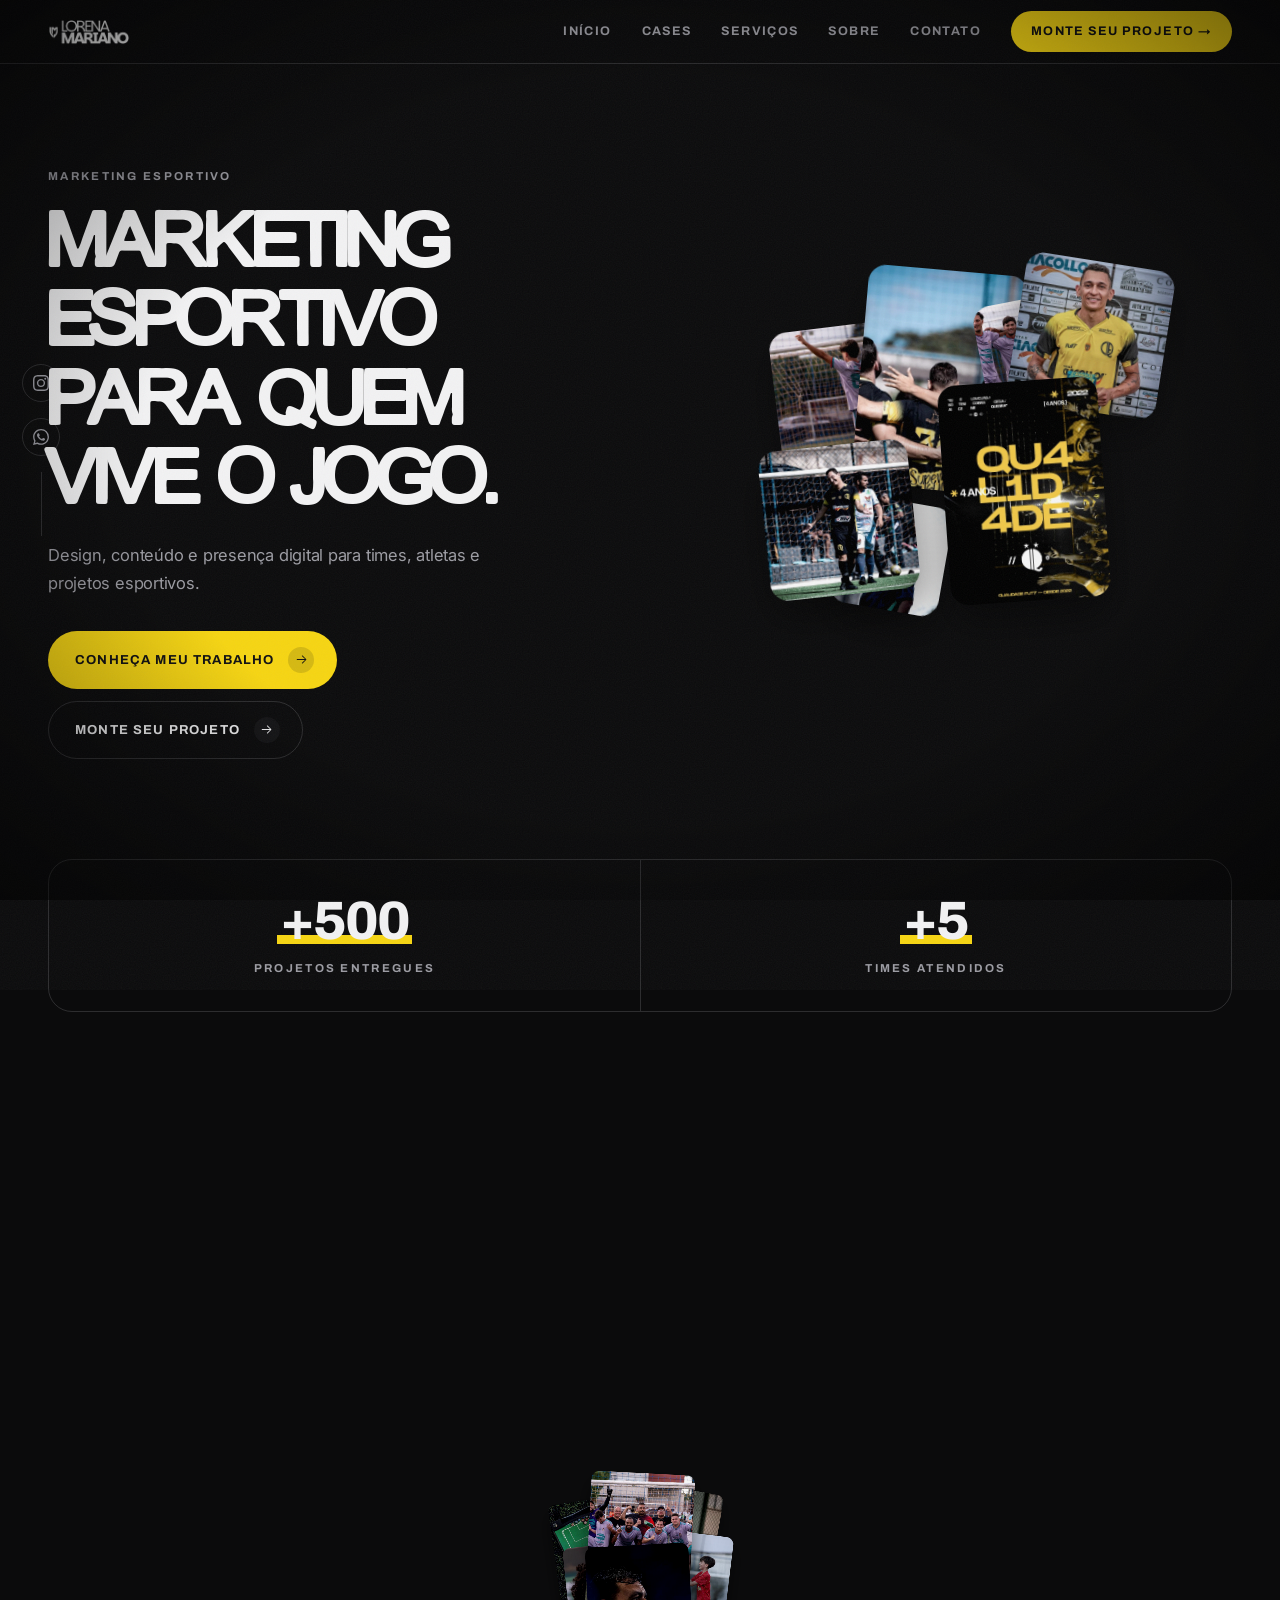
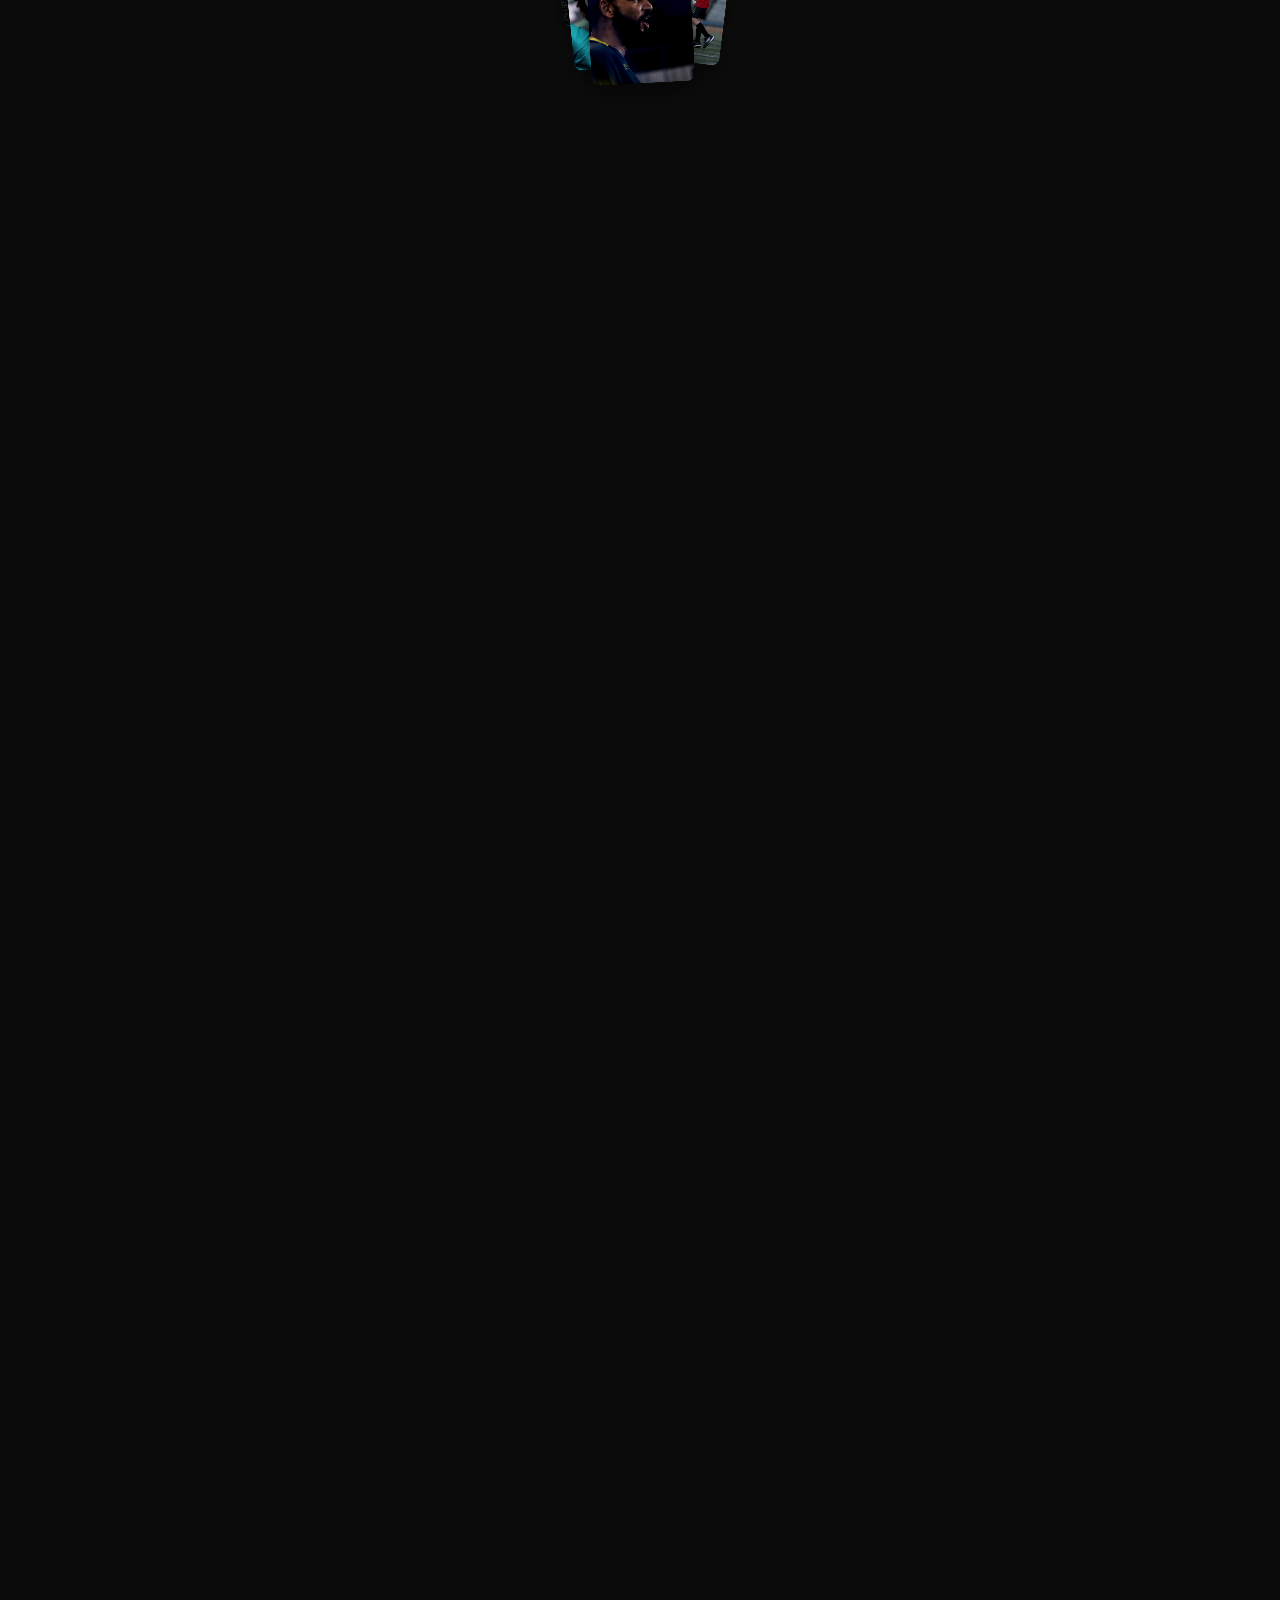
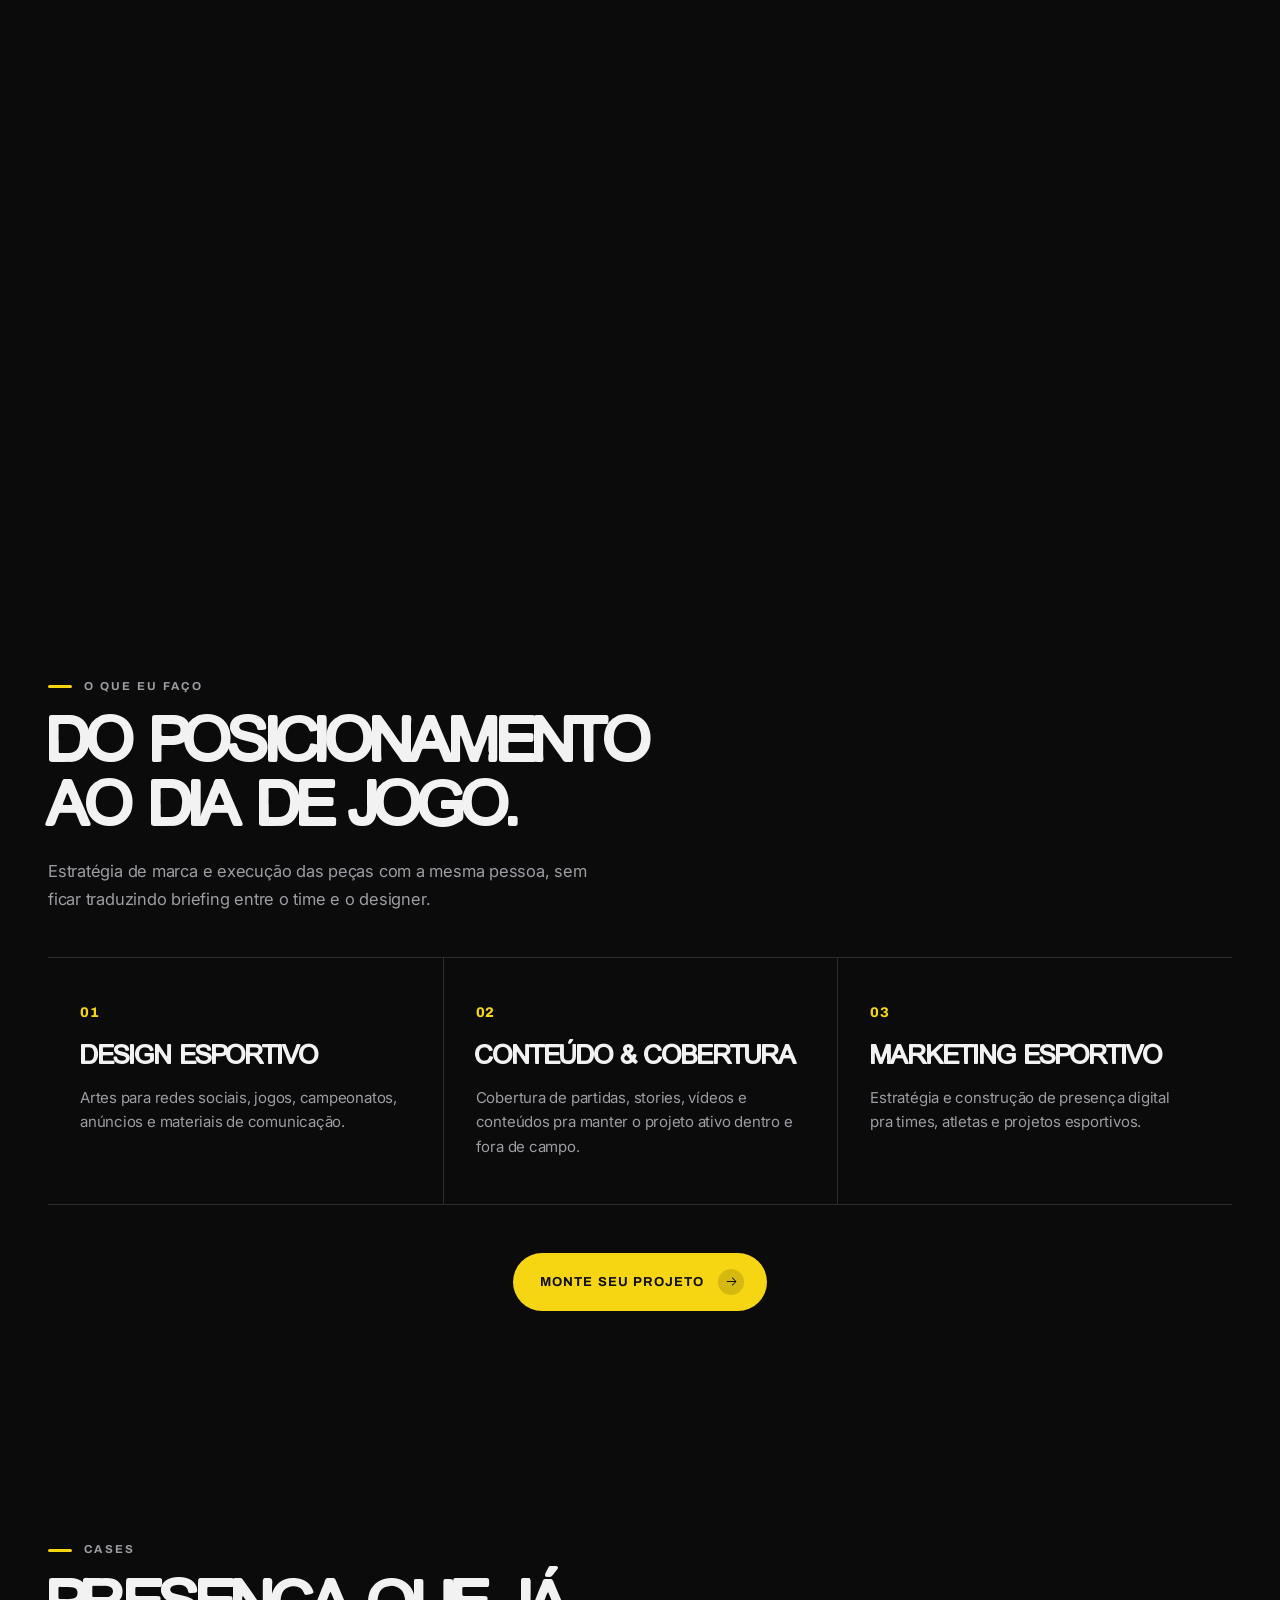
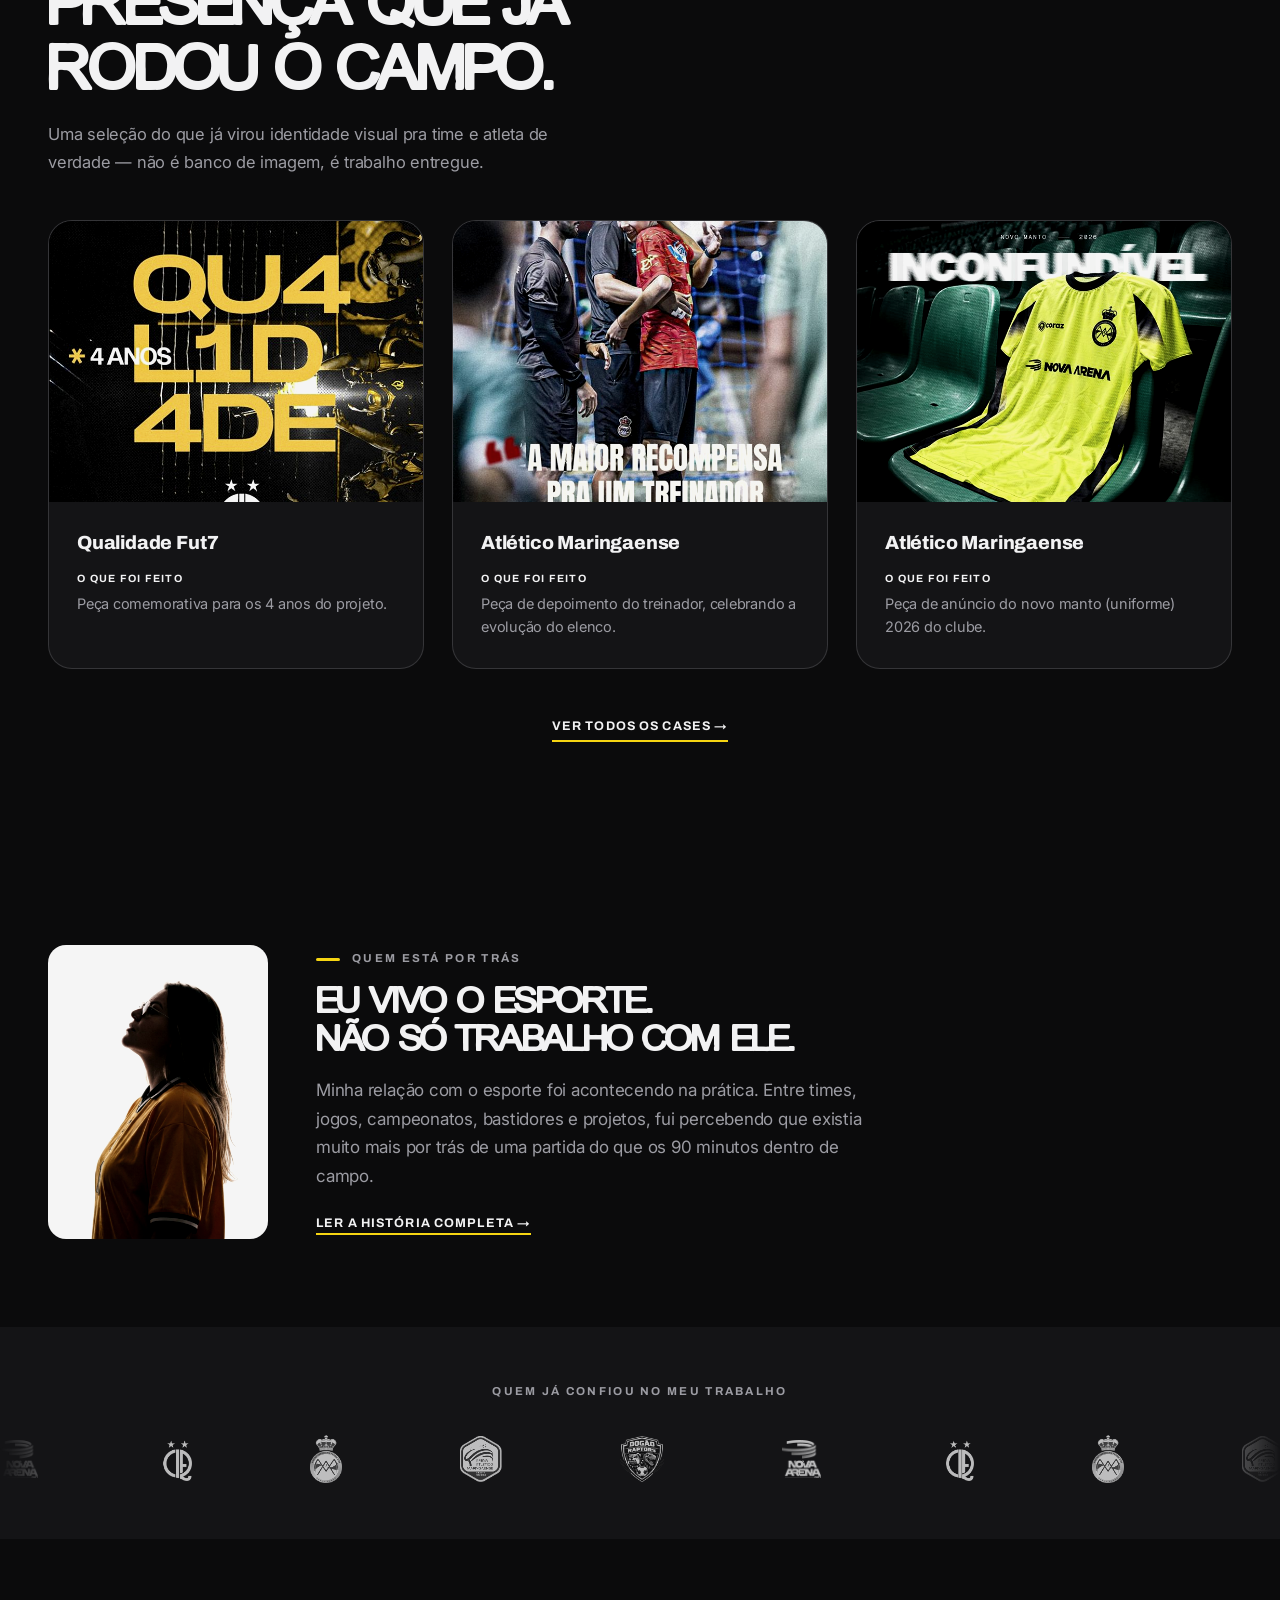
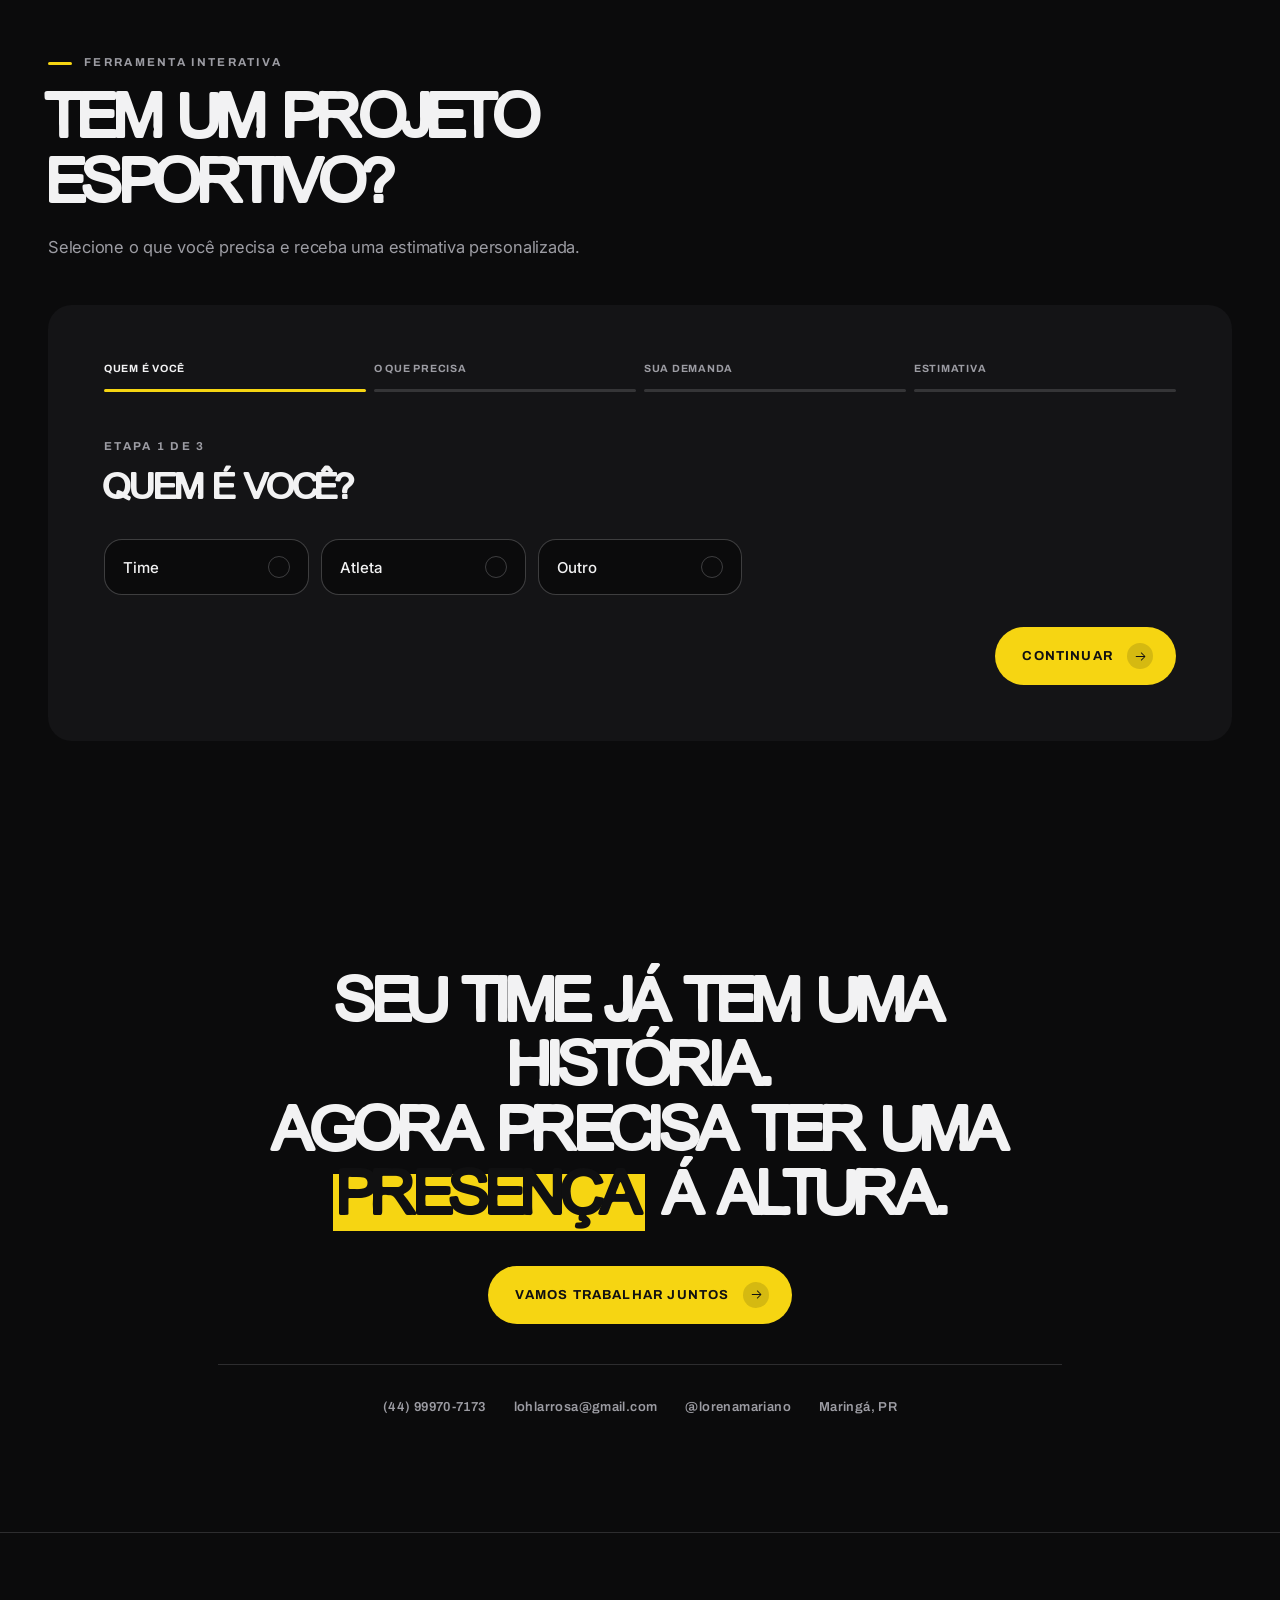
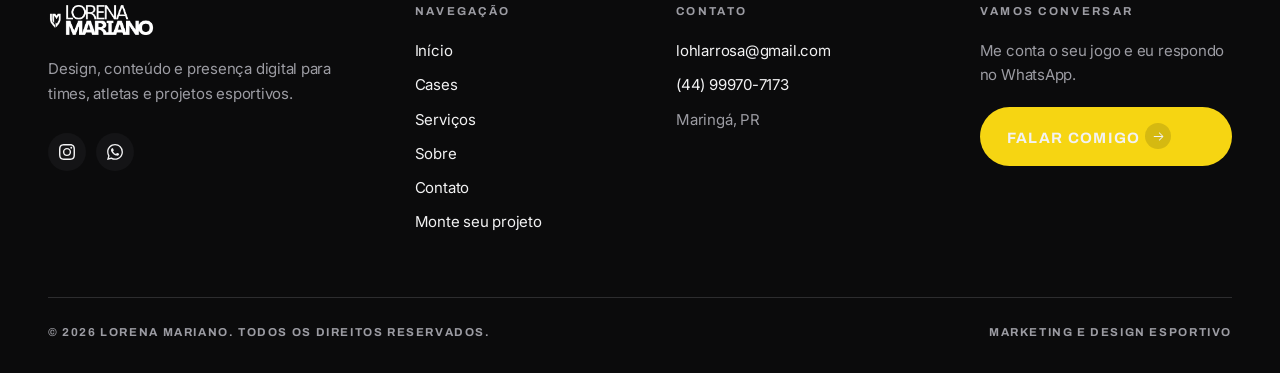
==== commit a35b7bed: "Cases: novo case do Atlético Maringaense (anúncio do manto 2026) Terceiro case real no site: peça de" ====
--- a/lorena-mariano-design/index.html
+++ b/lorena-mariano-design/index.html
@@ -323,7 +323,22 @@
       </article>
       <!-- Mesma coisa aqui: falta "O desafio" e "Resultado/impacto". -->
 
-      <!-- Espaço pronto para o 3º/4º case (ex.: Nova Arena, Full7) assim
+      <article class="case reveal">
+        <div class="case-img">
+          <img class="vintage-photo" src="img/cases/atletico-maringaense-novo-manto-2026.jpg"
+               alt="Anúncio do novo uniforme 2026 do Atlético Maringaense de Fut7, com o patrocinador Nova Arena"
+               width="720" height="960" loading="lazy" />
+        </div>
+        <div class="case-body">
+          <h3 class="case-client">Atlético Maringaense</h3>
+          <p class="case-field"><span class="case-label">O que foi feito</span>Peça de anúncio do novo manto (uniforme) 2026 do clube.</p>
+        </div>
+      </article>
+      <!-- Terceiro case, mesmo cliente do segundo (Atlético Maringaense),
+           peça diferente (anúncio do uniforme, não a de depoimento).
+           Falta "O desafio" e "Resultado/impacto" aqui também. -->
+
+      <!-- Espaço pronto para o próximo case (ex.: Nova Arena, Full7) assim
            que você tiver uma peça pra mostrar — duplique um <article
            class="case"> acima e preencha. -->
     </div>
--- a/lorena-mariano-design/styles.css
+++ b/lorena-mariano-design/styles.css
@@ -323,7 +323,7 @@
   .svc-cta{margin-top:48px;display:flex;justify-content:center}
 
   /* ============ CASES ============ */
-  .case-grid{display:grid;grid-template-columns:repeat(2,1fr);gap:28px;margin-top:8px}
+  .case-grid{display:grid;grid-template-columns:repeat(3,1fr);gap:28px;margin-top:8px}
   .case{border:1px solid var(--line);border-radius:var(--radius-lg);overflow:hidden;background:var(--surface-2)}
   .case-img{aspect-ratio:4/3;background:var(--surface)}
   .case-img img{width:100%;height:100%;object-fit:cover}
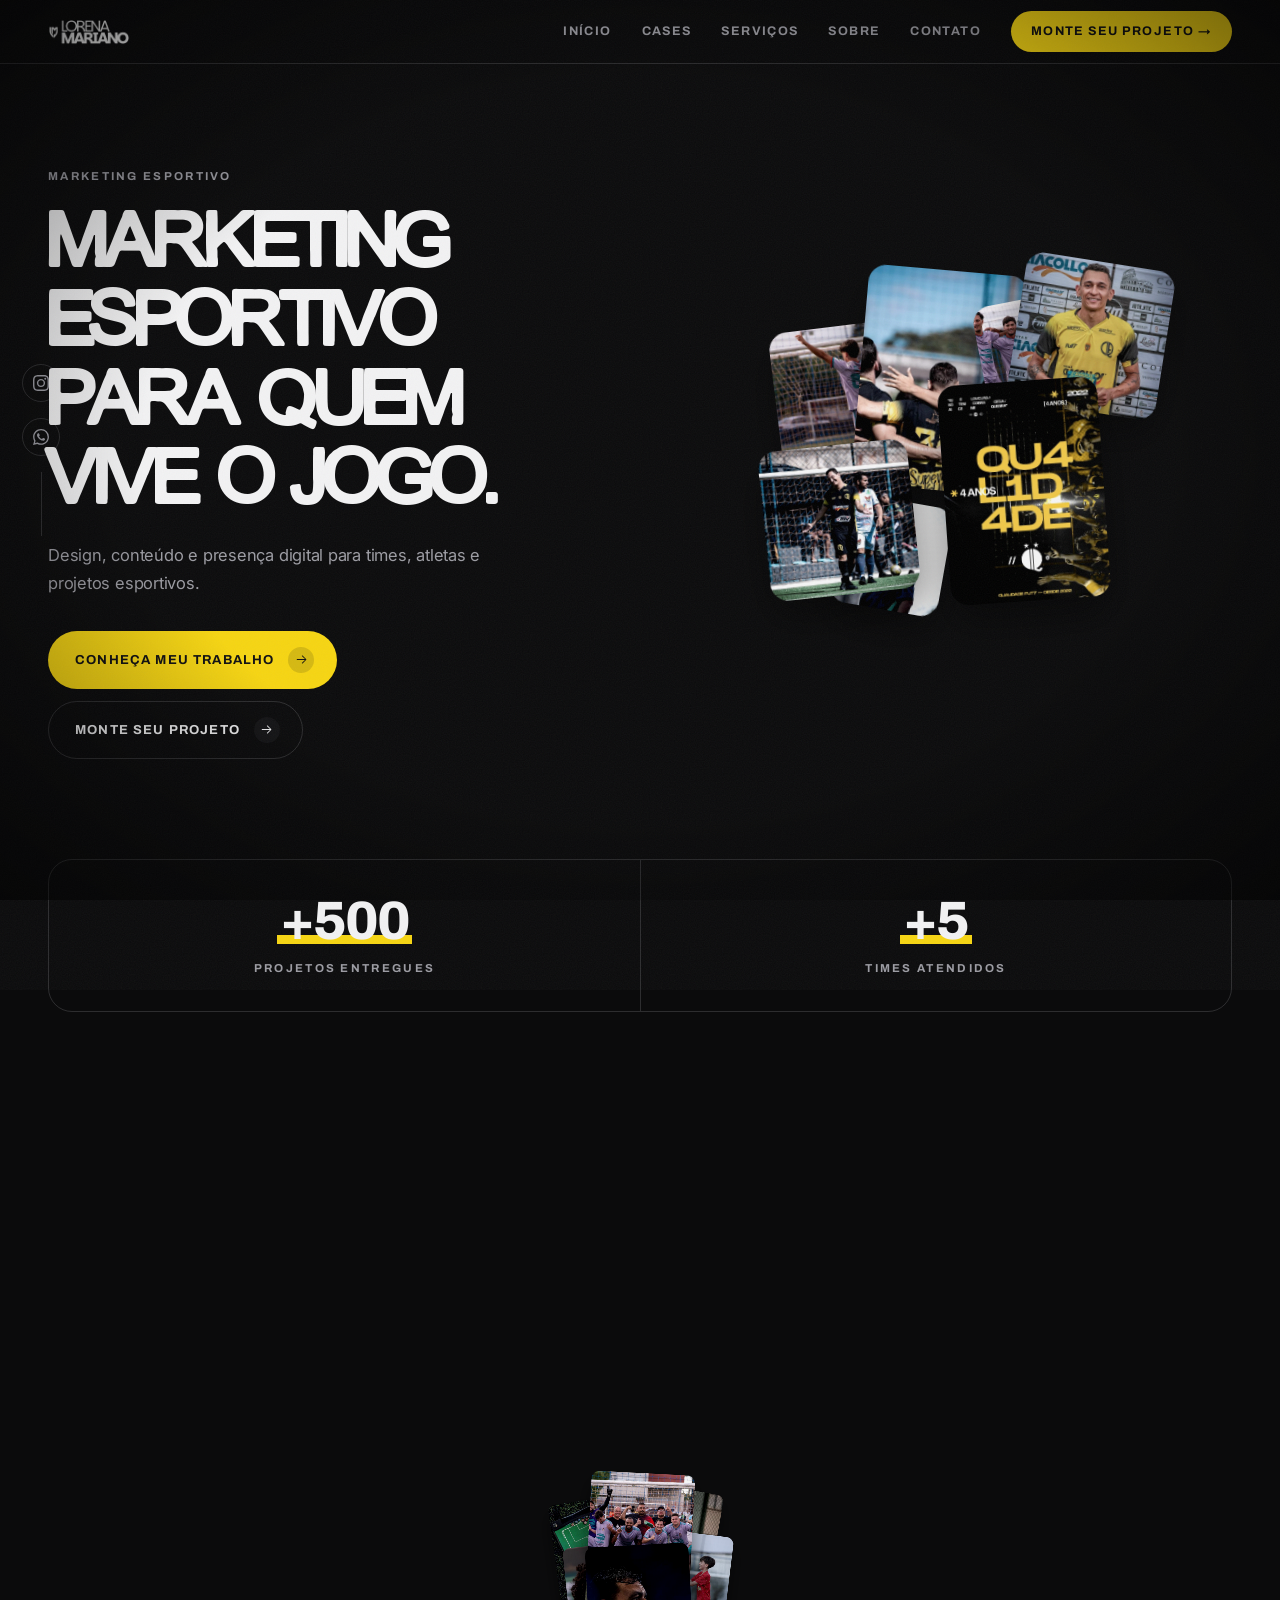
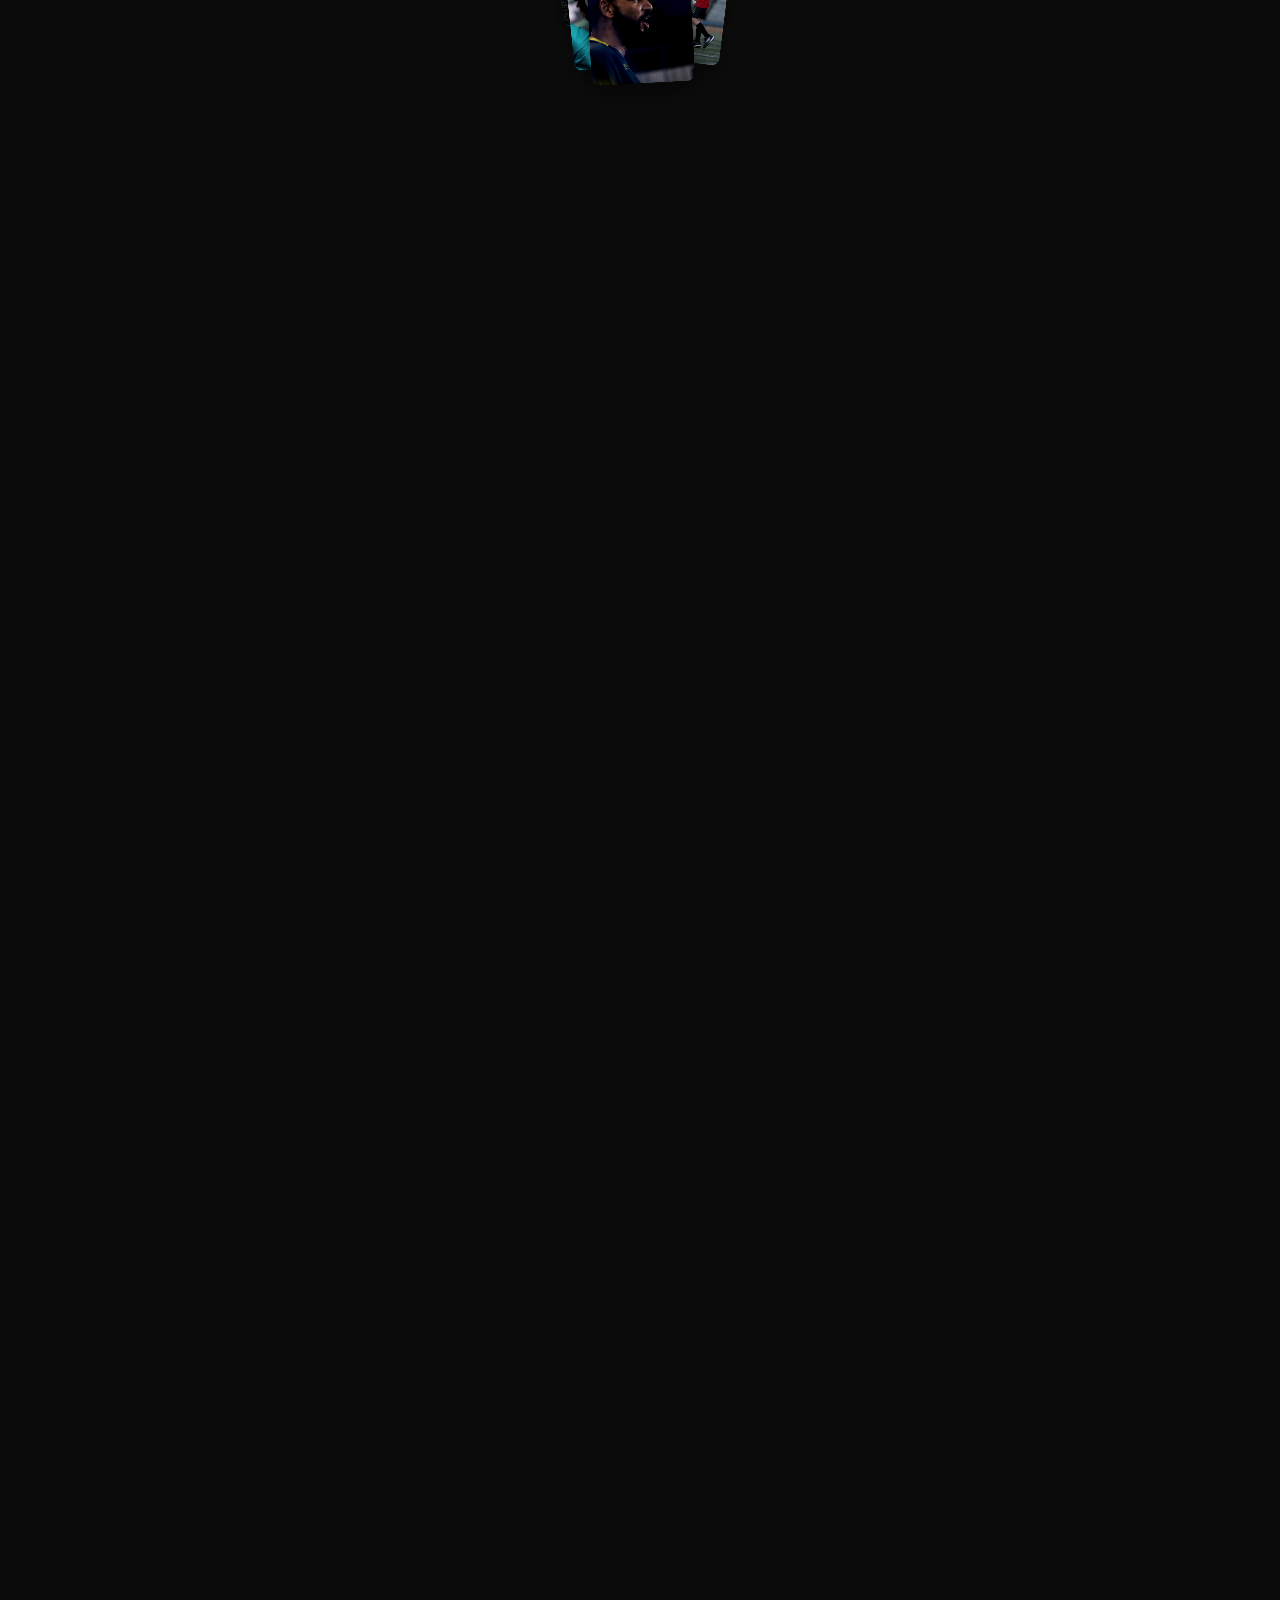
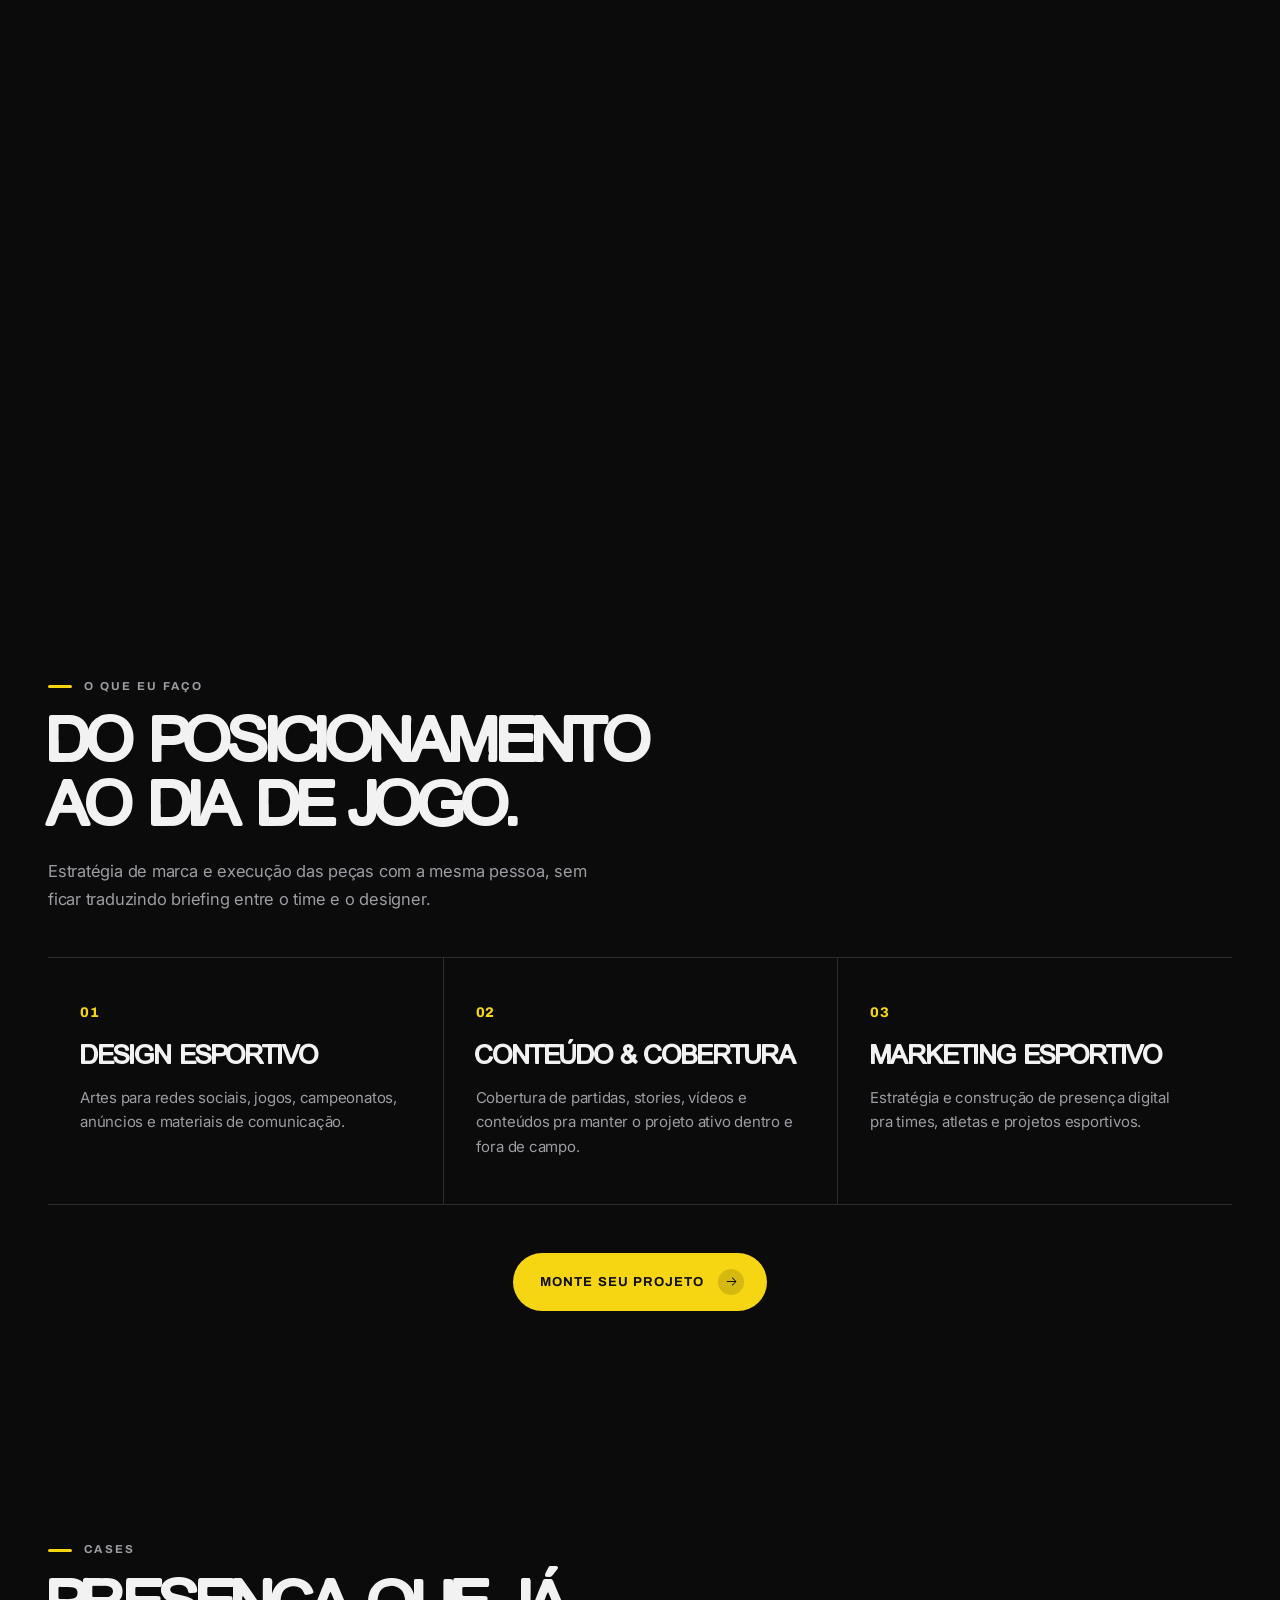
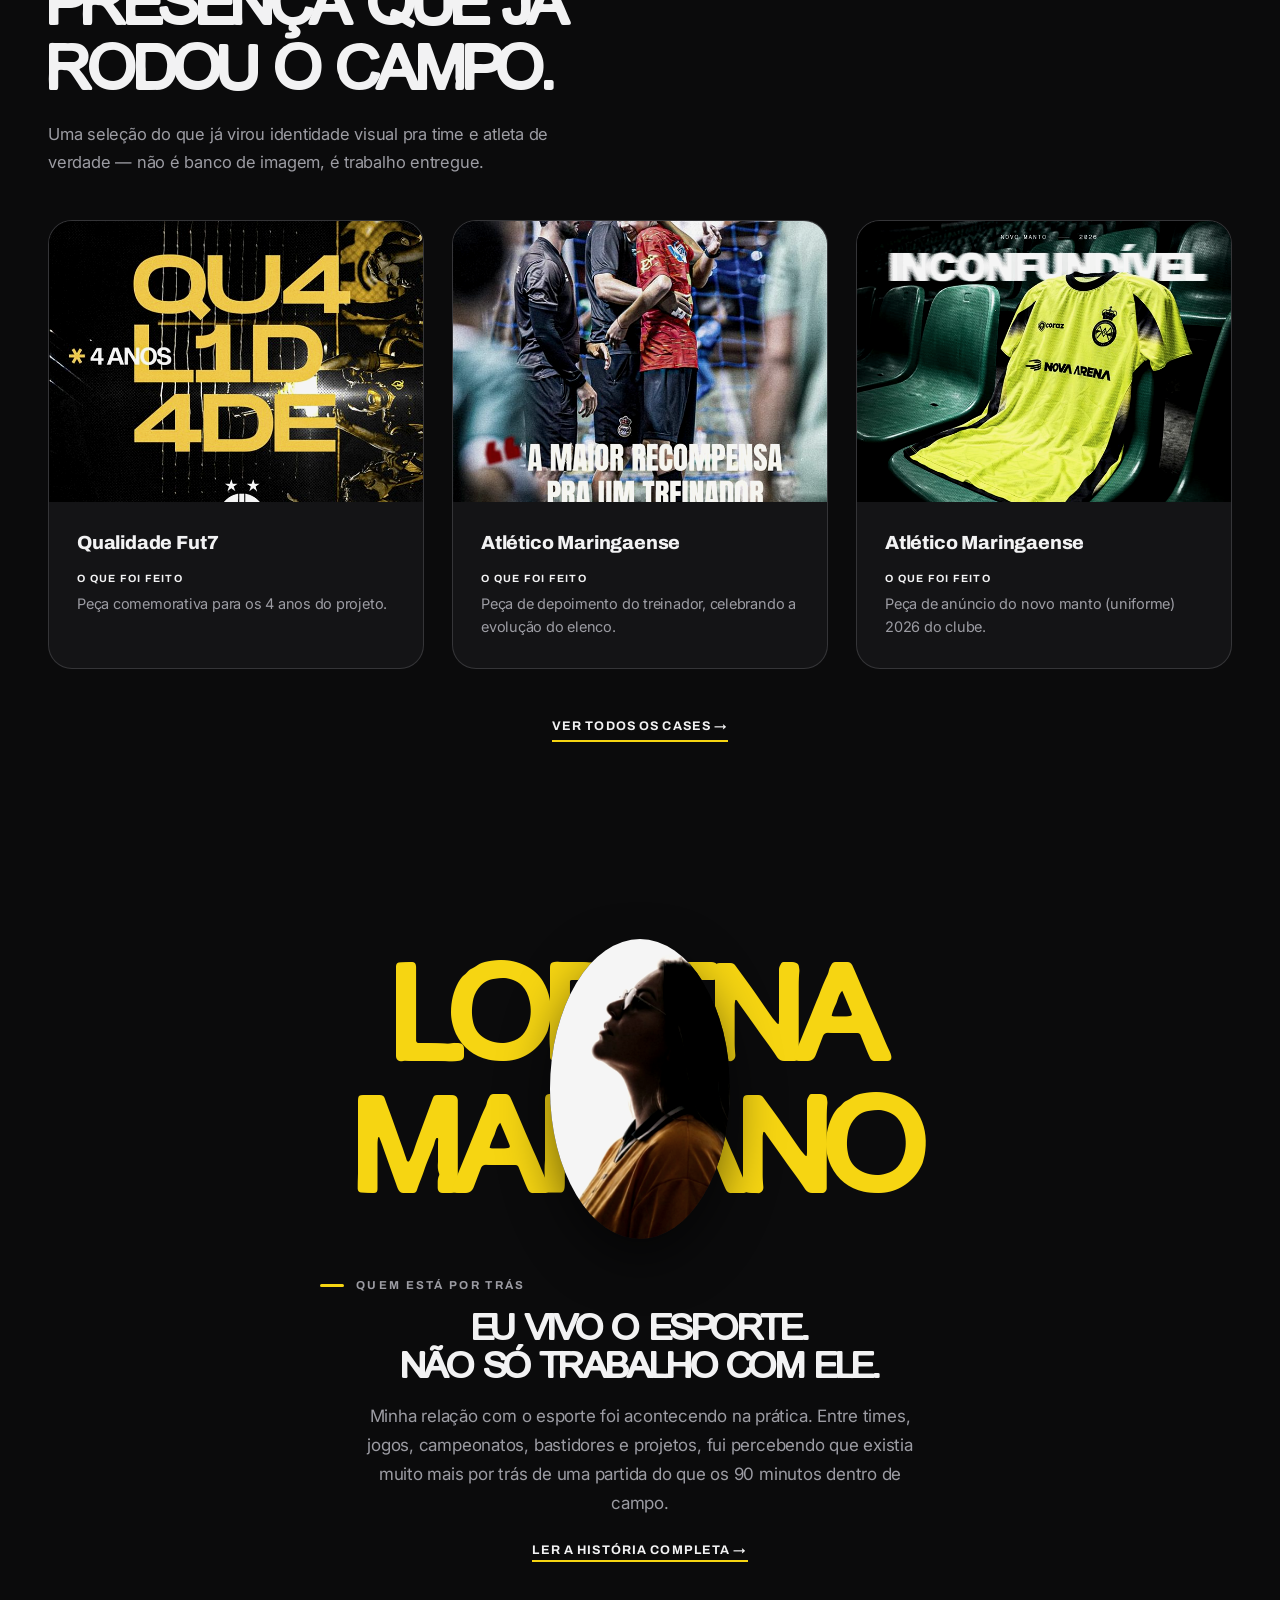
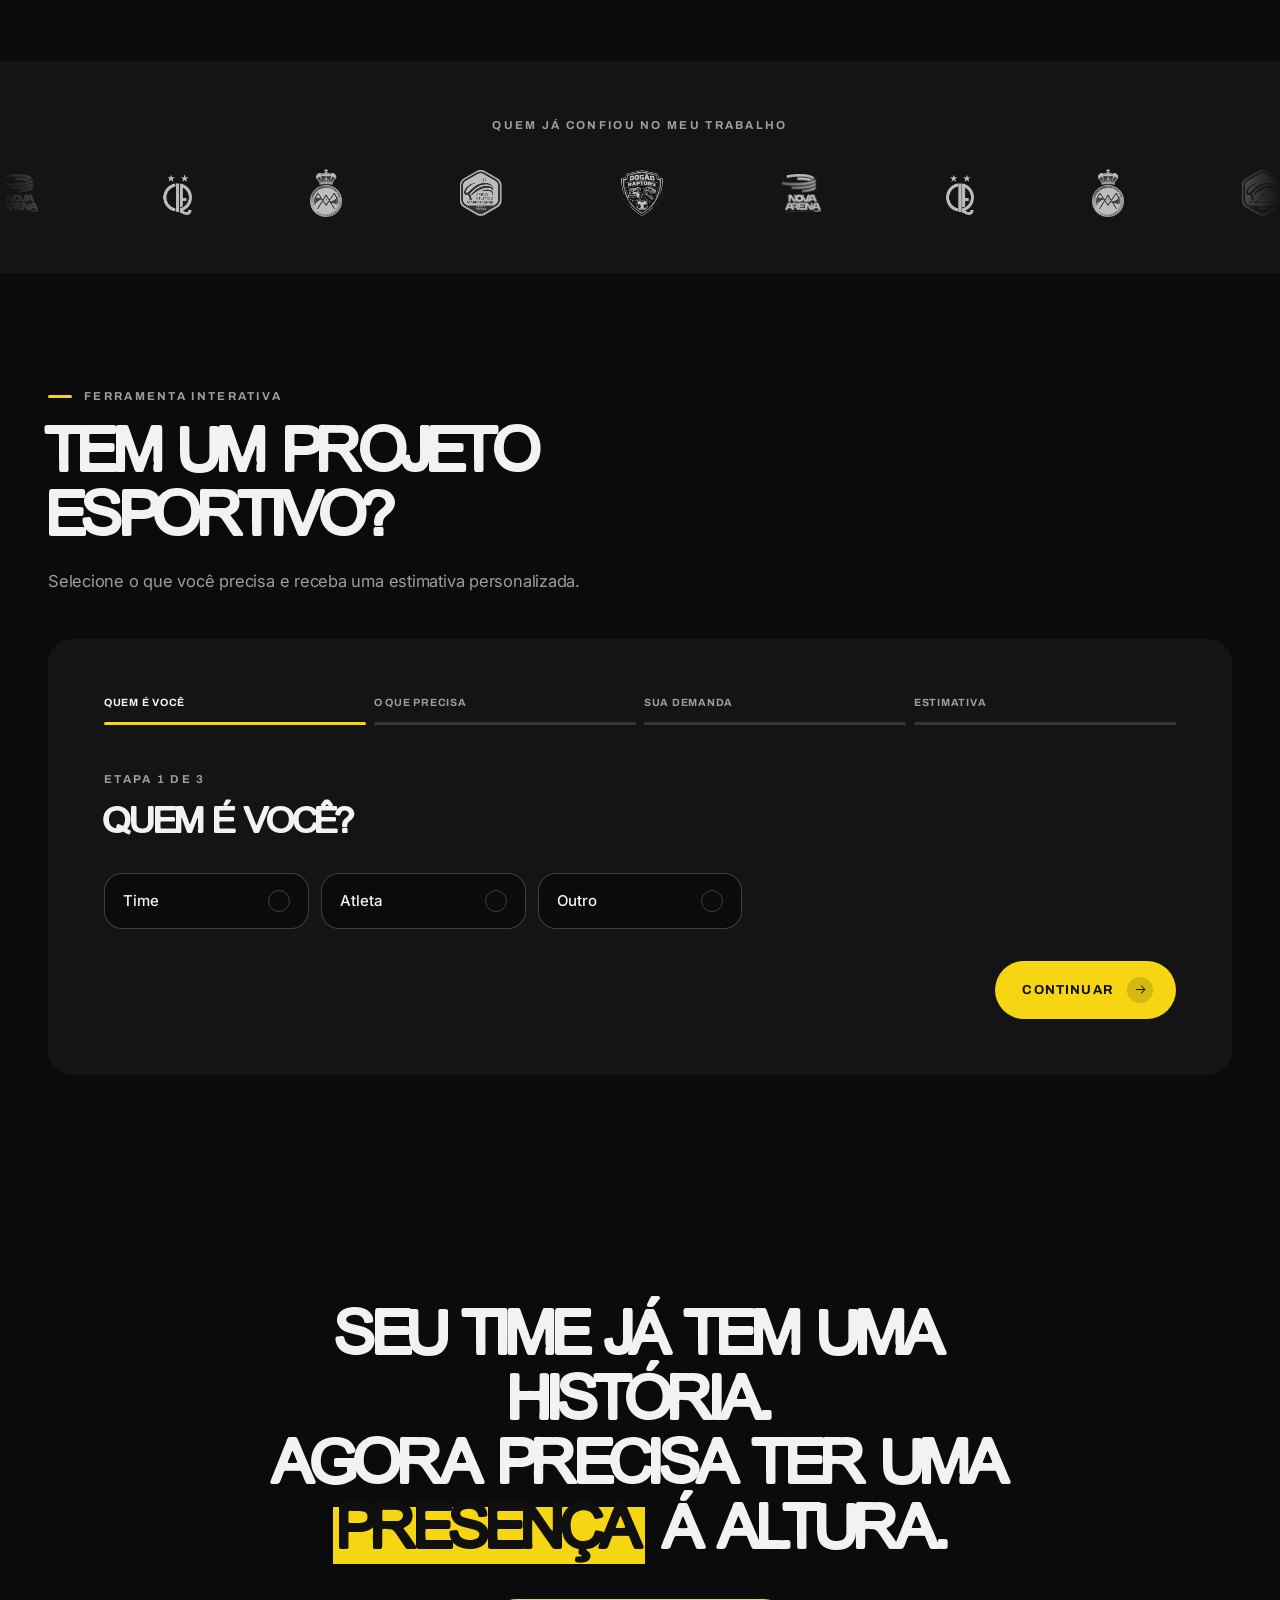
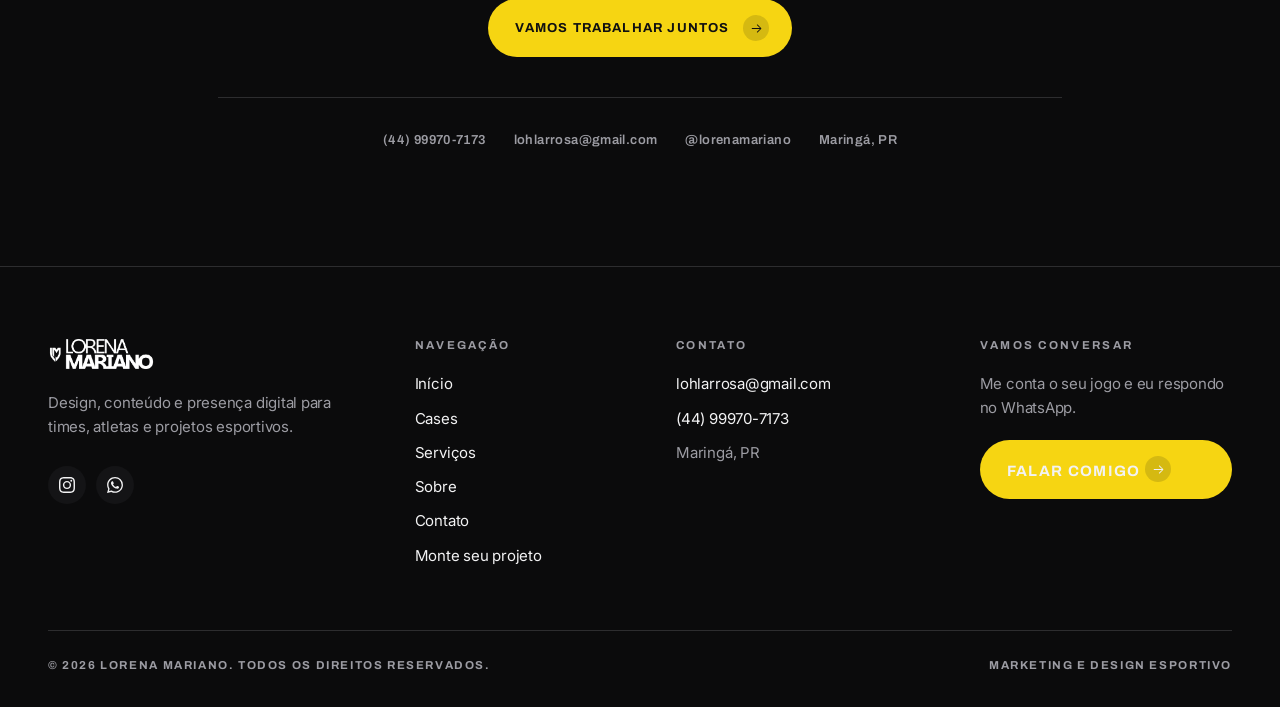
==== commit 426431a0: "Eu vivo o esporte: assinatura com nome gigante + foto oval Na seção "Quem está por trás", a foto sim" ====
--- a/lorena-mariano-design/index.html
+++ b/lorena-mariano-design/index.html
@@ -351,14 +351,31 @@
 
 <!-- ============ EU VIVO O ESPORTE ============
      Evolução da antiga seção "Sobre (resumo)": mesmo link pra história
-     completa em sobre.html, com o headline pessoal que ela pediu. Só a
-     foto dela (pediu pra tirar a segunda foto, de bastidor, em 15/09). -->
+     completa em sobre.html, com o headline pessoal que ela pediu.
+     Atualizado em 15/09/2026: em vez de só a foto ao lado do texto (como
+     ficou depois de tirar a segunda foto de bastidor), ela mandou uma
+     referência (componente "portfolio-hero", React) com o nome em letras
+     gigantes e a foto redonda encaixada no meio, entre as duas linhas —
+     tipo uma assinatura. Perguntei se era pra isso SUBSTITUIR o título
+     "Eu vivo o esporte..." ou ENTRAR como peça nova antes dele — ela
+     escolheu manter o título e o parágrafo como estão, com a assinatura
+     acima. Recriado em CSS puro (sem React): ".sc-signature" é só duas
+     linhas de texto com a foto em "position:absolute" centralizada entre
+     elas — o "encaixe" é a foto sobrepondo o espaço entre as duas linhas,
+     não um recorte real da letra.
+     "img/sobre-lorena-assinatura.jpg" é um recorte fechado no rosto/ombro
+     de "img/sobre-lorena.jpg" (a foto original, de corpo inteiro em
+     contraluz) — só pra essa moldura oval pequena; o retrato original
+     inteiro continua sem uso neste momento, mas não foi apagado. -->
 <section id="sobre" class="sobre-curto">
-  <div class="wrap sc-grid reveal">
-    <div class="sc-foto">
-      <img class="vintage-photo" src="img/sobre-lorena.jpg"
-           alt="Lorena Mariano de perfil em contraluz, vestindo camisa de time"
-           width="800" height="1071" loading="lazy" />
+  <div class="wrap reveal">
+    <div class="sc-signature">
+      <span class="sc-sig-line">Lorena</span>
+      <span class="sc-sig-photo">
+        <img class="vintage-photo" src="img/sobre-lorena-assinatura.jpg"
+             alt="Lorena Mariano de perfil em contraluz, vestindo camisa de time" loading="lazy" />
+      </span>
+      <span class="sc-sig-line">Mariano</span>
     </div>
     <div class="sc-texto">
       <span class="label label-rule">Quem está por trás</span>
--- a/lorena-mariano-design/styles.css
+++ b/lorena-mariano-design/styles.css
@@ -340,19 +340,37 @@
   }
 
   /* ============ EU VIVO O ESPORTE ============
-     Evolução do antigo "Sobre (resumo)": mesmo retrato de sempre, headline
-     pessoal nova. Chegou a ter uma segunda foto de bastidor ao lado, mas
-     ela pediu pra tirar (15/09) — só a foto dela. A história completa fica
-     em sobre.html. */
-  .sobre-curto{padding:clamp(56px,7vw,88px) 0}
-  .sc-grid{
-    display:grid;grid-template-columns:220px 1fr;
-    gap:clamp(24px,4vw,48px);align-items:center;
-  }
-  .sc-foto{border-radius:var(--radius);overflow:hidden;background:var(--surface);line-height:0}
-  .sc-foto img{width:100%;height:auto}
+     Evolução do antigo "Sobre (resumo)": headline pessoal, história
+     completa em sobre.html. Atualizado em 15/09/2026 com a "assinatura"
+     (nome gigante + foto redonda no meio) acima do texto — ver comentário
+     no HTML. */
+  .sobre-curto{padding:clamp(64px,8vw,100px) 0}
+
+  /* Assinatura: duas linhas do nome ("Lorena"/"Mariano"), com a foto
+     redonda em position:absolute centralizada bem no meio das duas —
+     line-height apertado pra aproximar as linhas o suficiente da foto
+     "encaixar" na sobreposição, sem precisar de recorte real de texto. */
+  .sc-signature{
+    position:relative;text-align:center;
+    margin:0 auto clamp(32px,5vw,56px);
+    line-height:.86;
+  }
+  .sc-sig-line{
+    display:block;font-family:var(--font-display);font-weight:400;
+    text-transform:uppercase;letter-spacing:0;color:var(--accent);
+    font-size:clamp(56px,12vw,160px);
+  }
+  .sc-sig-photo{
+    position:absolute;top:50%;left:50%;transform:translate(-50%,-50%);
+    display:block;width:min(22vw,180px);aspect-ratio:3/5;
+    border-radius:50%;overflow:hidden;box-shadow:0 20px 50px rgba(0,0,0,.55);
+    background:var(--surface);
+  }
+  .sc-sig-photo img{width:100%;height:100%;object-fit:cover}
+
+  .sc-texto{max-width:640px;margin:0 auto;text-align:center}
   .sc-h{font-size:clamp(28px,3.4vw,42px);margin-bottom:16px}
-  .sc-texto p{color:var(--muted);font-size:17px;line-height:1.7;max-width:52ch;margin-bottom:18px}
+  .sc-texto p{color:var(--muted);font-size:17px;line-height:1.7;max-width:52ch;margin:0 auto 18px}
   .sc-link{
     font-family:'Archivo',sans-serif;font-weight:700;font-size:12.5px;
     letter-spacing:.09em;text-transform:uppercase;color:var(--ink);
@@ -615,8 +633,6 @@
      a media query logo depois de ".hero-actions" acima. */
   @media(max-width:960px){
     .foot-grid{grid-template-columns:1fr 1fr;gap:40px 32px}
-    .sc-grid{grid-template-columns:1fr;gap:24px}
-    .sc-foto{max-width:220px;margin:0 auto}
     .hero{padding:118px 0 60px;min-height:88vh;min-height:88svh}
     .size-c{width:130px;height:180px}
     .svc-big-grid{grid-template-columns:repeat(3,1fr)}
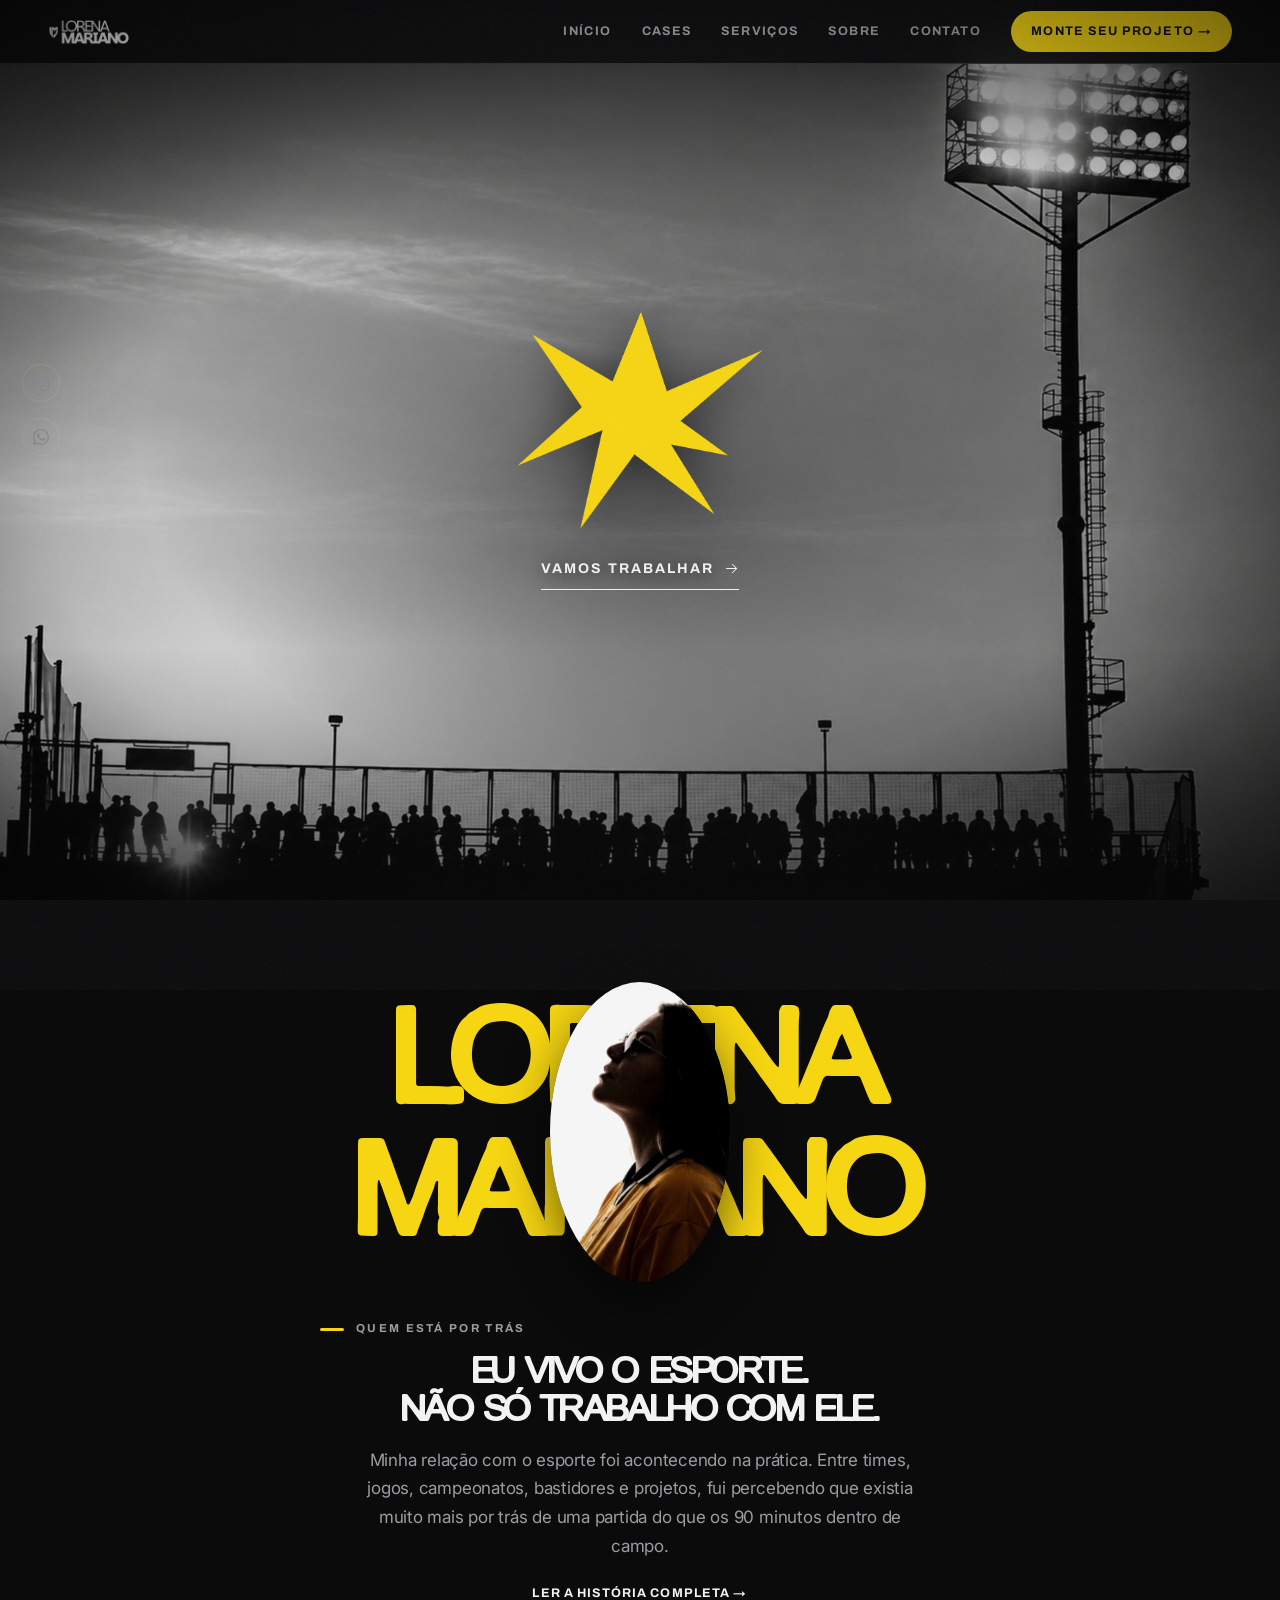
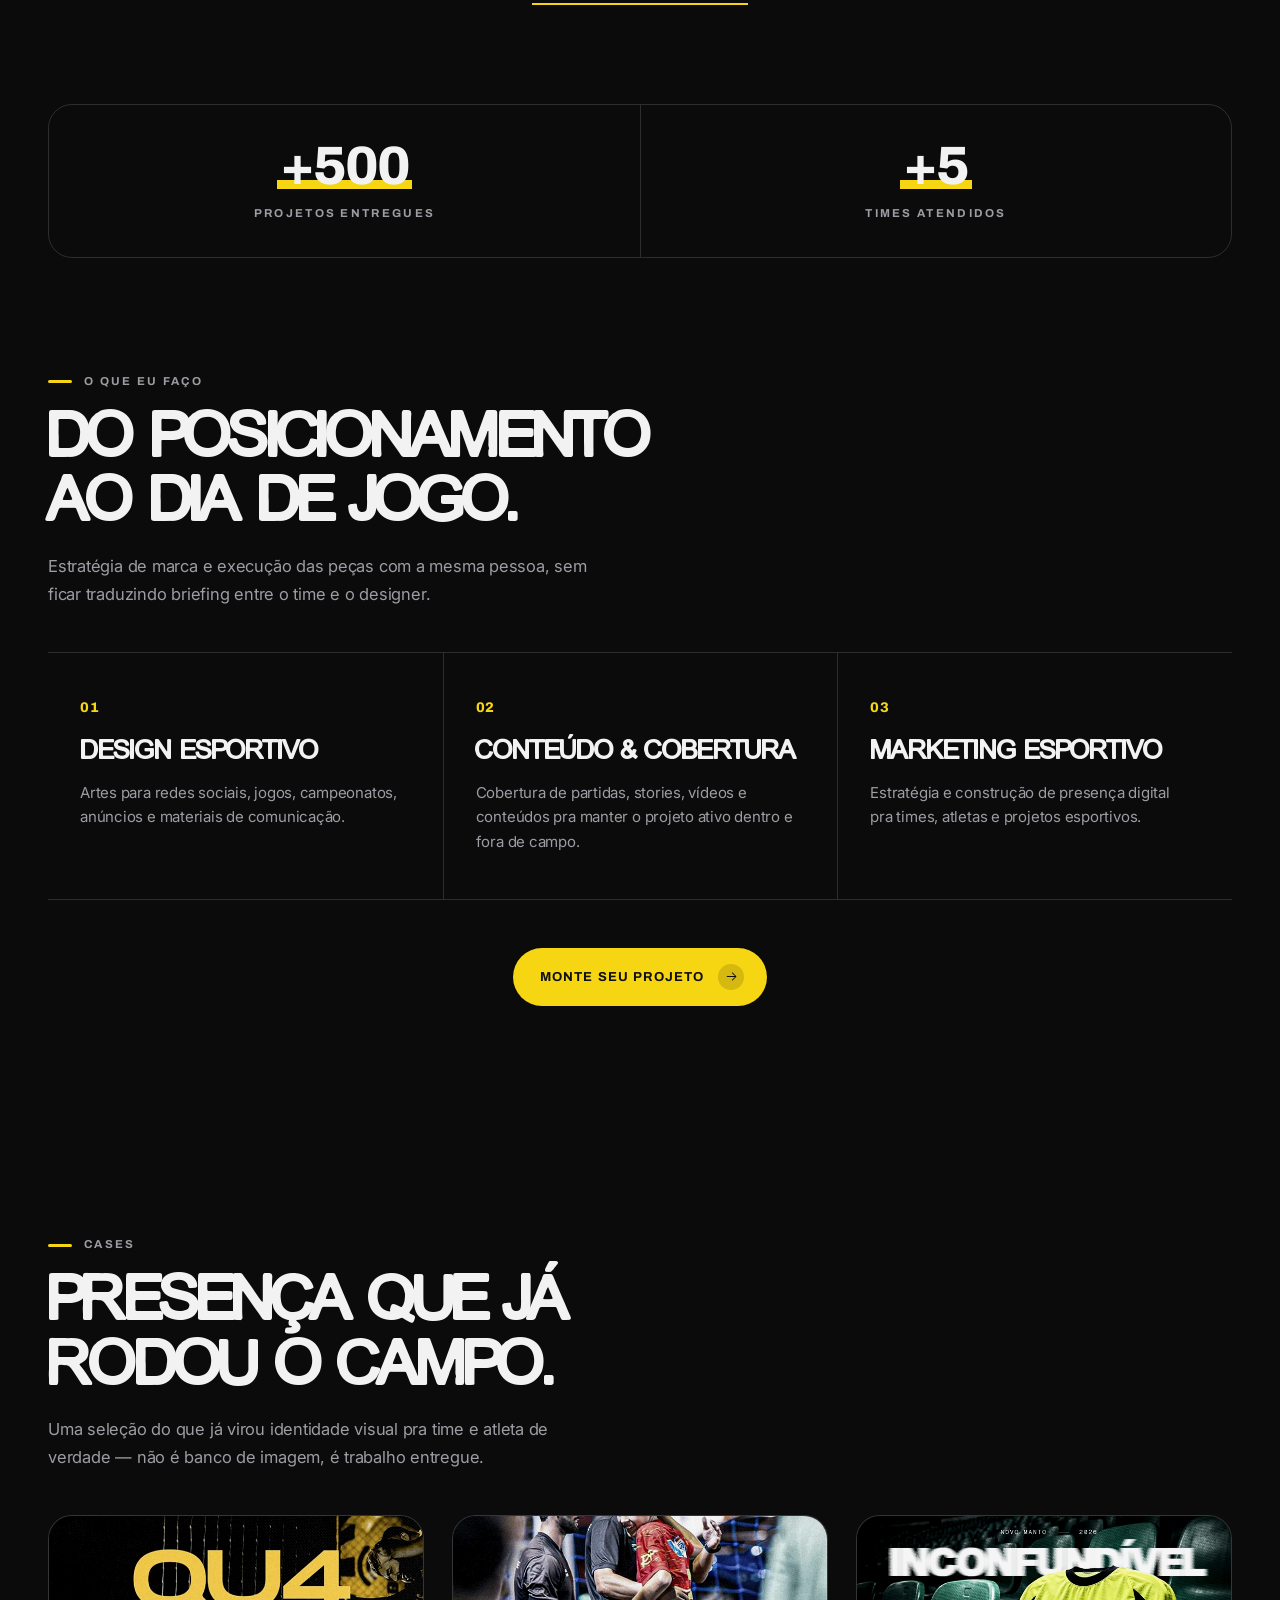
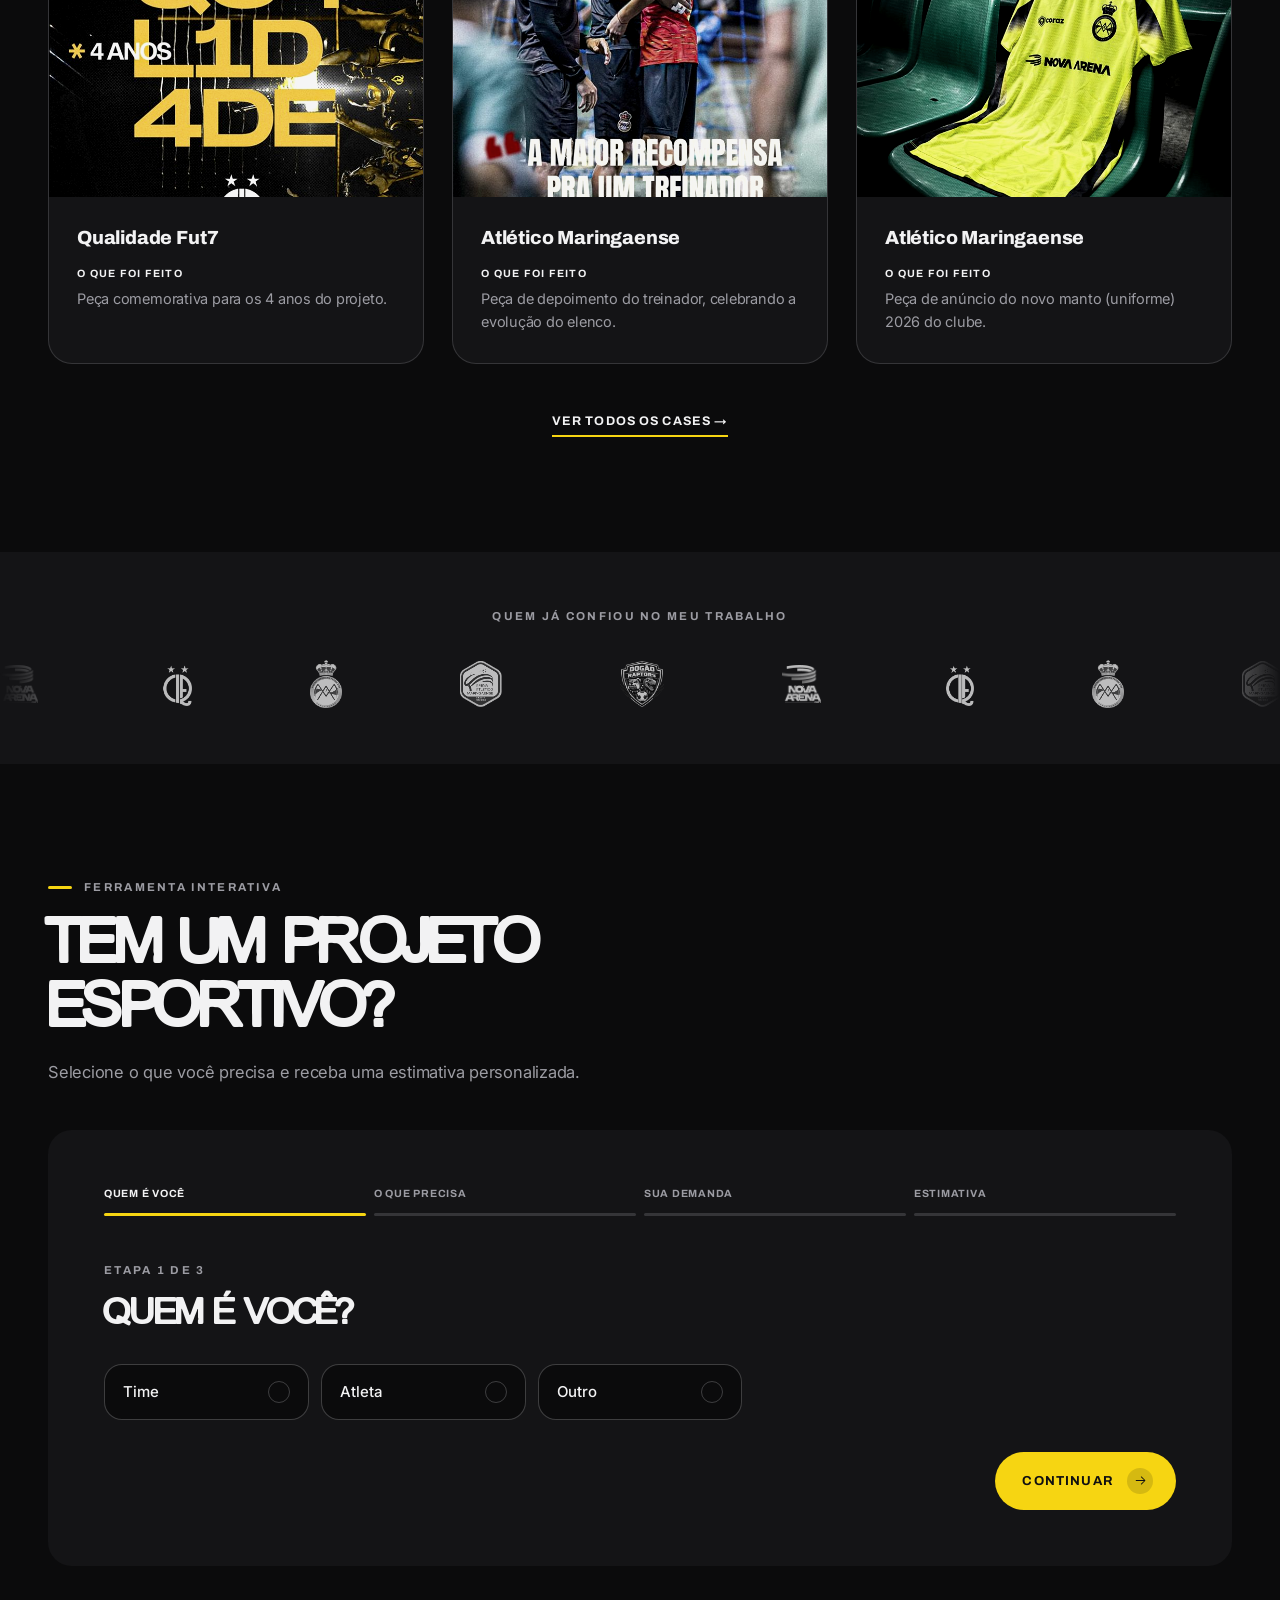
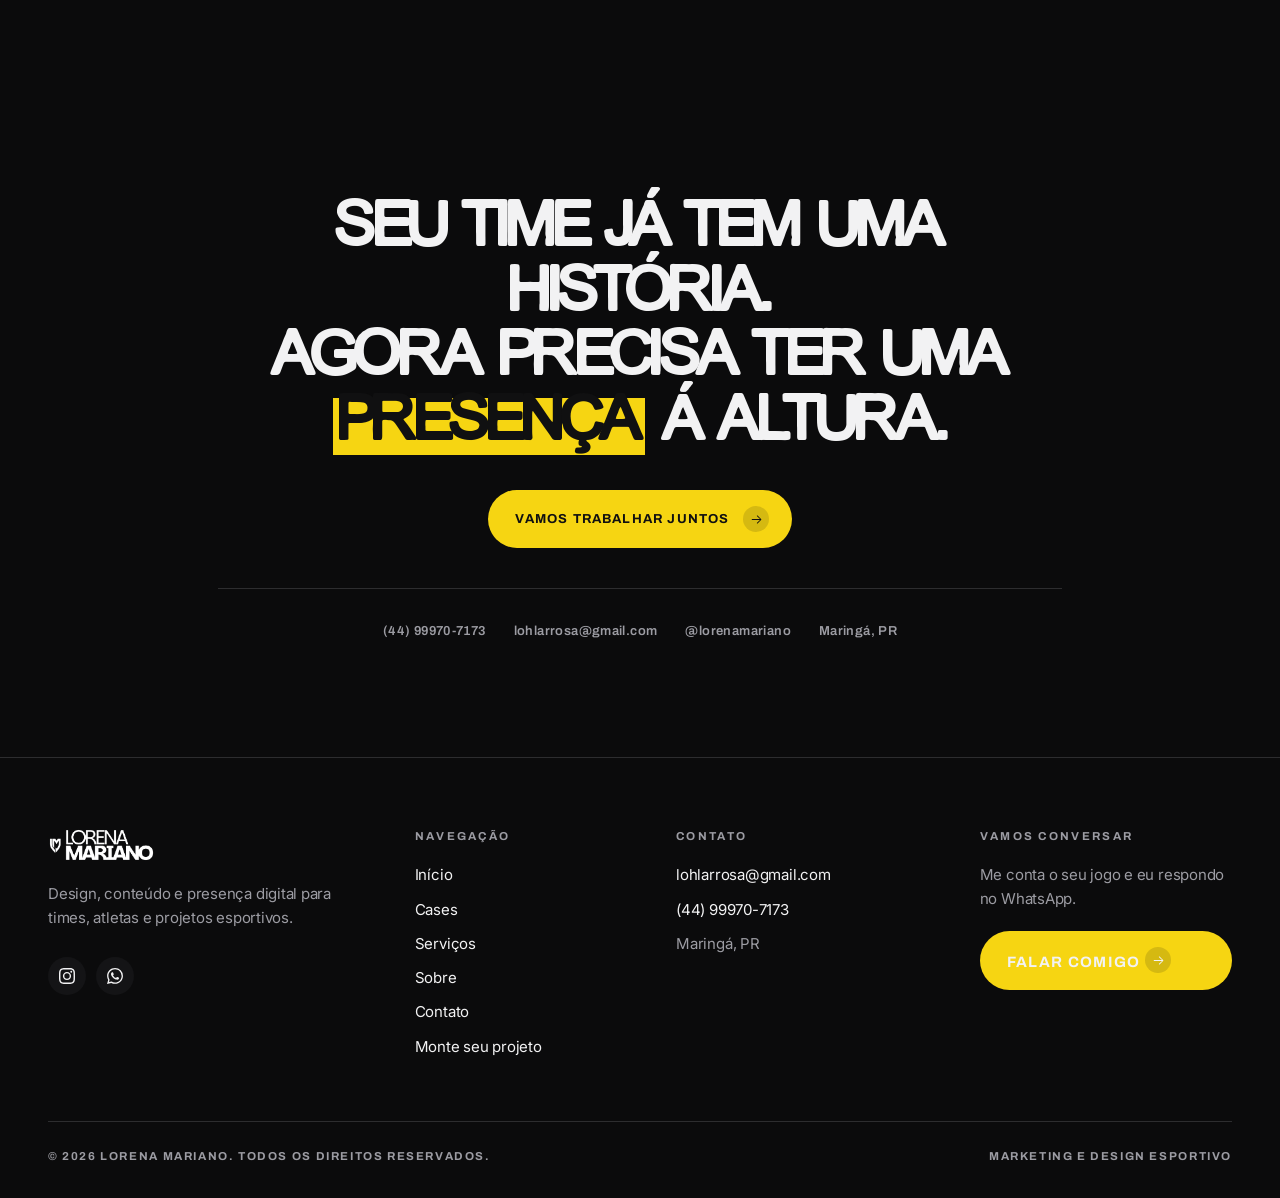
==== commit 0c3f0a59: "Reconstrói a hero com foto cheia e remove a seção Posicionamento Hero: imagem de fundo (holofotes/to" ====
--- a/lorena-mariano-design/index.html
+++ b/lorena-mariano-design/index.html
@@ -87,265 +87,25 @@
 <main>
 
 <!-- ============ HERO ============
-     Decisão da Lorena (14/09/2026): tirar as fotos do fundo do hero — não
-     queria mais "fotos passando de fundo". Virou só tipografia por um
-     tempo, com as fotos reais numa vitrine própria logo abaixo.
-     Atualizado em 15/09/2026: a pedido dela, a vitrine (mesmas fotos,
-     mesmo mecanismo de paralaxe/"embaralhado") voltou pra dentro do hero
-     — mas como coluna ao lado do texto (".hero-photos"), não como fundo.
-     Em telas grandes vira duas colunas lado a lado; no celular e tablet
-     (abaixo de 961px) continua empilhado, texto centralizado em cima e
-     fotos como grade simples embaixo — mesmo comportamento de sempre. -->
-<section class="hero">
-  <div class="wrap hero-grid">
-    <div class="hero-content">
-      <span class="label reveal">Marketing esportivo</span>
-      <h1 class="display hero-h1 reveal">Marketing esportivo<br />para quem vive o jogo.</h1>
-      <p class="lead reveal">
-        Design, conteúdo e presença digital para times, atletas e projetos esportivos.
-      </p>
-      <div class="hero-actions reveal">
-        <a href="#cases" class="btn btn-primary">
-          Conheça meu trabalho
-          <span class="ico" aria-hidden="true"><svg viewBox="0 0 256 256" fill="currentColor"><path d="M221.66,133.66l-72,72a8,8,0,0,1-11.32-11.32L196.69,136H40a8,8,0,0,1,0-16H196.69L138.34,61.66a8,8,0,0,1,11.32-11.32l72,72A8,8,0,0,1,221.66,133.66Z"/></svg></span>
-        </a>
-        <a href="#monte-seu-projeto" class="btn btn-ghost">
-          Monte seu projeto
-          <span class="ico" aria-hidden="true"><svg viewBox="0 0 256 256" fill="currentColor"><path d="M221.66,133.66l-72,72a8,8,0,0,1-11.32-11.32L196.69,136H40a8,8,0,0,1,0-16H196.69L138.34,61.66a8,8,0,0,1,11.32-11.32l72,72A8,8,0,0,1,221.66,133.66Z"/></svg></span>
-        </a>
-      </div>
-    </div>
-
-    <!-- Fotos reais espalhadas, cada uma numa <div class="float-el"> que o
-         JS translada em paralaxe conforme o mouse se move (mais "depth" =
-         mais movimento) — a translação mora na div, o hover-scale mora só
-         na <img>, pra não brigarem pelo mesmo transform.
-         Pra trocar uma foto: troque o src/alt do <img>; pra mudar o
-         tamanho, troque a classe size-a/size-b/size-c; pra reordenar quem
-         fica por cima na pilha, mude a ordem dos blocos (o de baixo no
-         HTML fica por cima visualmente). -->
-    <div class="hero-photos" aria-label="Trabalhos em destaque">
-      <div class="floating-wrap" id="floatingWrap">
-        <div class="float-el size-b reveal" style="top:20%;left:24%" data-depth="0.6" data-rotate="-7">
-          <img class="vintage-photo" src="img/hero/02-comemoracao-gol.jpg" alt="Jogador comemorando de braços abertos em frente ao gol" loading="lazy" />
-        </div>
-        <div class="float-el size-c reveal" style="top:8%;left:38%" data-depth="1" data-rotate="5">
-          <img class="vintage-photo" src="img/hero/03-abraco-time.jpg" alt="Time reunido em abraço antes da partida" loading="lazy" />
-        </div>
-        <div class="float-el size-a reveal" style="top:14%;left:58%" data-depth="0.5" data-rotate="-11">
-          <img class="vintage-photo" src="img/hero/07-quarteto.jpg" alt="Quatro jogadores abraçados comemorando a vitória" loading="lazy" />
-        </div>
-        <div class="float-el size-b reveal" style="top:6%;left:64%" data-depth="1.2" data-rotate="9">
-          <img class="vintage-photo" src="img/hero/09-craque-da-bola.jpg" alt="Jogador premiado como craque da bola com o troféu nas mãos" loading="lazy" />
-        </div>
-        <div class="float-el size-a reveal" style="top:58%;left:34%" data-depth="0.7" data-rotate="10">
-          <img class="vintage-photo" src="img/hero/06-treinador.jpg" alt="Treinador de boné acompanhando o jogo de perfil" loading="lazy" />
-        </div>
-        <div class="float-el size-b reveal" style="top:46%;left:22%" data-depth="1.1" data-rotate="-6">
-          <img class="vintage-photo" src="img/hero/12-comemora-preto.jpg" alt="Jogador de uniforme preto e amarelo comemorando em campo" loading="lazy" />
-        </div>
-        <div class="float-el size-c reveal" style="top:32%;left:52%" data-depth="0.8" data-rotate="-4">
-          <img class="vintage-photo" src="img/hero/14-qualidade-4-anos.jpg" alt="Peça de aniversário de quatro anos do Qualidade Fut7" loading="lazy" />
-        </div>
-      </div>
-    </div>
-  </div>
-</section>
-
-<!-- ============ PROVA / AUTORIDADE ============
-     Números reais, dados por ela em 14/09/2026. O terceiro indicador fica
-     de fora até ela decidir qual usar — grid em 2 colunas até lá. Pra
-     acrescentar o terceiro: copie um .stat, cole como 3º filho, e troque
-     .stats-2 por .stats-3 no CSS (ou remova a classe, o grid já assume 3
-     por padrão). -->
-<div class="wrap">
-  <div class="stats reveal">
-    <div class="stat">
-      <div class="num">+500</div>
-      <div class="label lbl">projetos entregues</div>
-    </div>
-    <div class="stat">
-      <div class="num">+5</div>
-      <div class="label lbl">times atendidos</div>
-    </div>
-    <!-- Terceiro indicador: a Lorena vai definir depois. Exemplo de bloco
-         pronto pra colar aqui quando tiver o número:
-    <div class="stat">
-      <div class="num">+NÚMERO</div>
-      <div class="label lbl">texto do indicador</div>
-    </div>
-    -->
-  </div>
-</div>
-
-<!-- ============ POSICIONAMENTO ============
-     Só tipografia sobre o fundo escuro com grão — sem foto, sem ícone.
-     É a seção conceitual, o "porquê" antes do "o quê" (Serviços). -->
-<!-- ============ POSICIONAMENTO ============
-     Ideia dela (15/09/2026): fotos em cima do texto, que se espalham
-     conforme rola a página, revelando a frase por baixo. Só roda em
-     desktop com mouse (ver JS: pointer:fine + min-width) — no celular e
-     em quem já tinha isso antes de eu mexer, fica exatamente a versão só
-     de tipografia de sempre. Nada aqui quebra se o JS não rodar: as fotos
-     começam com "display:none" no CSS e só aparecem quando o próprio JS
-     confirma que vai controlar a posição delas (classe "js-scrub"). -->
-<section id="posicionamento" class="stance">
-  <div class="stance-scroll" id="stanceScroll">
-    <div class="stance-stage">
-      <div class="stance-photos" id="stancePhotos" aria-hidden="true">
-        <div class="stance-photo" data-sx="-3" data-sy="-2" data-srot="-8" data-sscale="0.4" data-ex="-32" data-ey="-20" data-erot="-3" data-escale="0.85">
-          <img src="img/hero/01-prancheta.jpg" alt="" loading="lazy" />
-        </div>
-        <div class="stance-photo" data-sx="2" data-sy="-3" data-srot="10" data-sscale="0.42" data-ex="30" data-ey="-22" data-erot="4" data-escale="0.9">
-          <img src="img/hero/04-goleiro.jpg" alt="" loading="lazy" />
-        </div>
-        <div class="stance-photo" data-sx="-2" data-sy="3" data-srot="-6" data-sscale="0.4" data-ex="-36" data-ey="18" data-erot="5" data-escale="0.8">
-          <img src="img/hero/05-banco.jpg" alt="" loading="lazy" />
-        </div>
-        <div class="stance-photo" data-sx="3" data-sy="2" data-srot="7" data-sscale="0.42" data-ex="34" data-ey="20" data-erot="-5" data-escale="0.85">
-          <img src="img/hero/08-base.jpg" alt="" loading="lazy" />
-        </div>
-        <div class="stance-photo" data-sx="0" data-sy="-4" data-srot="3" data-sscale="0.45" data-ex="-6" data-ey="-34" data-erot="2" data-escale="0.7">
-          <img src="img/hero/10-elenco.jpg" alt="" loading="lazy" />
-        </div>
-        <div class="stance-photo" data-sx="0" data-sy="4" data-srot="-3" data-sscale="0.45" data-ex="8" data-ey="34" data-erot="-2" data-escale="0.7">
-          <img src="img/hero/13-perfil-noite.jpg" alt="" loading="lazy" />
-        </div>
-      </div>
-      <div class="wrap stance-wrap reveal" id="stanceText">
-        <span class="label label-rule stance-label">Por que presença</span>
-        <h2 class="display h2 stance-h">
-          Seu time não precisa de<br />mais uma arte. Precisa de <span class="hl">presença</span>.
-        </h2>
-        <p class="lead stance-p">
-          Um time é mais do que 11 jogadores em campo. É comunidade, identidade,
-          torcida e história. Meu trabalho é transformar tudo isso em uma
-          presença visual que as pessoas reconhecem, acompanham e querem vestir.
-        </p>
-      </div>
-    </div>
-  </div>
-</section>
-
-<!-- ============ SERVIÇOS ============
-     Três frentes, não uma lista de peças. Numeração em vez de ícone —
-     menos decorativo, mais editorial. -->
-<section id="servicos">
-  <div class="wrap">
-    <div class="svc-head reveal">
-      <span class="label label-rule">O que eu faço</span>
-      <h2 class="display h2">Do posicionamento ao dia de jogo.</h2>
-      <p class="lead">
-        Estratégia de marca e execução das peças com a mesma pessoa, sem ficar
-        traduzindo briefing entre o time e o designer.
-      </p>
-    </div>
-
-    <div class="svc-big-grid">
-      <article class="svc-big reveal">
-        <span class="svc-big-num">01</span>
-        <h3>Design esportivo</h3>
-        <p>Artes para redes sociais, jogos, campeonatos, anúncios e materiais de comunicação.</p>
-      </article>
-
-      <article class="svc-big reveal">
-        <span class="svc-big-num">02</span>
-        <h3>Conteúdo &amp; cobertura</h3>
-        <p>Cobertura de partidas, stories, vídeos e conteúdos pra manter o projeto ativo dentro e fora de campo.</p>
-      </article>
-
-      <article class="svc-big reveal">
-        <span class="svc-big-num">03</span>
-        <h3>Marketing esportivo</h3>
-        <p>Estratégia e construção de presença digital pra times, atletas e projetos esportivos.</p>
-      </article>
-    </div>
-
-    <div class="svc-cta reveal">
-      <a href="#monte-seu-projeto" class="btn btn-primary">
-        Monte seu projeto
-        <span class="ico" aria-hidden="true"><svg viewBox="0 0 256 256" fill="currentColor"><path d="M221.66,133.66l-72,72a8,8,0,0,1-11.32-11.32L196.69,136H40a8,8,0,0,1,0-16H196.69L138.34,61.66a8,8,0,0,1,11.32-11.32l72,72A8,8,0,0,1,221.66,133.66Z"/></svg></span>
-      </a>
-    </div>
-  </div>
-</section>
-
-<!-- ============ CASES ============
-     Cada case só entra com o que é REAL e verificável — cliente, imagem
-     entregue, o que foi feito. "O desafio" e "Resultado/impacto" ficam de
-     fora quando não há essa informação (nunca invento), em vez de mostrar
-     um placeholder pro visitante do site. O comentário abaixo de cada case
-     diz exatamente o que falta.
-
-     Pra adicionar um case novo: duplique um <article class="case">
-     inteiro, troque a imagem, o nome do cliente e o texto. Os campos
-     "O desafio" e "Resultado" são <p class="case-field"> com um <span
-     class="case-label"> na frente — inclua só os que você tiver. -->
-<section id="cases">
-  <div class="wrap">
-    <div class="svc-head reveal">
-      <span class="label label-rule">Cases</span>
-      <h2 class="display h2">Presença que já rodou o campo.</h2>
-      <p class="lead">
-        Uma seleção do que já virou identidade visual pra time e atleta de
-        verdade — não é banco de imagem, é trabalho entregue.
-      </p>
-    </div>
-
-    <div class="case-grid">
-      <article class="case reveal">
-        <div class="case-img">
-          <img class="vintage-photo" src="img/hero/14-qualidade-4-anos.jpg"
-               alt="Peça de aniversário de quatro anos do Qualidade Fut7"
-               width="720" height="960" loading="lazy" />
-        </div>
-        <div class="case-body">
-          <h3 class="case-client">Qualidade Fut7</h3>
-          <p class="case-field"><span class="case-label">O que foi feito</span>Peça comemorativa para os 4 anos do projeto.</p>
-        </div>
-      </article>
-      <!-- Faltam "O desafio" e "Resultado/impacto" deste case — quando
-           tiver essa informação, acrescente:
-      <p class="case-field"><span class="case-label">O desafio</span>...</p>
-      <p class="case-field"><span class="case-label">Resultado</span>...</p>
-      -->
-
-      <article class="case reveal">
-        <div class="case-img">
-          <img class="vintage-photo" src="img/hero/15-treinador-recompensa.jpg"
-               alt="Peça com depoimento do treinador do Atlético Maringaense"
-               width="720" height="960" loading="lazy" />
-        </div>
-        <div class="case-body">
-          <h3 class="case-client">Atlético Maringaense</h3>
-          <p class="case-field"><span class="case-label">O que foi feito</span>Peça de depoimento do treinador, celebrando a evolução do elenco.</p>
-        </div>
-      </article>
-      <!-- Mesma coisa aqui: falta "O desafio" e "Resultado/impacto". -->
-
-      <article class="case reveal">
-        <div class="case-img">
-          <img class="vintage-photo" src="img/cases/atletico-maringaense-novo-manto-2026.jpg"
-               alt="Anúncio do novo uniforme 2026 do Atlético Maringaense de Fut7, com o patrocinador Nova Arena"
-               width="720" height="960" loading="lazy" />
-        </div>
-        <div class="case-body">
-          <h3 class="case-client">Atlético Maringaense</h3>
-          <p class="case-field"><span class="case-label">O que foi feito</span>Peça de anúncio do novo manto (uniforme) 2026 do clube.</p>
-        </div>
-      </article>
-      <!-- Terceiro case, mesmo cliente do segundo (Atlético Maringaense),
-           peça diferente (anúncio do uniforme, não a de depoimento).
-           Falta "O desafio" e "Resultado/impacto" aqui também. -->
-
-      <!-- Espaço pronto para o próximo case (ex.: Nova Arena, Full7) assim
-           que você tiver uma peça pra mostrar — duplique um <article
-           class="case"> acima e preencha. -->
-    </div>
-
-    <div class="svc-cta reveal">
-      <a href="cases.html" class="sc-link">Ver todos os cases →</a>
-    </div>
+     Reconstruída em 01/10/2026 a pedido dela: virou foto cheia de fundo
+     (holofotes/torcida em P&B, img/hero/hero-holofotes.jpg) com a marca
+     centralizada por cima e um link "vamos trabalhar" embaixo, no estilo
+     do site de referência (alturas® — texto sublinhado + seta, sem
+     botão). A marca usada aqui é só o símbolo (estrela amarela, sem
+     nome/tagline) — passou por uma versão com "Quatro Linhas" e depois
+     "Lorena Mariano" por extenso no mesmo dia antes dela decidir deixar
+     só o ícone, maior. Texto/CTAs antigos e a vitrine de fotos saíram do
+     hero (continuam acessíveis pelo menu). -->
+<section class="hero hero-image">
+  <div class="hero-bg">
+    <img src="img/hero/hero-holofotes.jpg" alt="Silhueta de torre de holofotes e torcida em um estádio, em preto e branco" />
+  </div>
+  <div class="hero-brand reveal">
+    <img class="hero-logo" src="logo/estrela-marca.png" alt="Lorena Mariano" />
+    <a href="#contato" class="hero-work-link">
+      Vamos trabalhar
+      <span class="ico" aria-hidden="true"><svg viewBox="0 0 256 256" fill="currentColor"><path d="M221.66,133.66l-72,72a8,8,0,0,1-11.32-11.32L196.69,136H40a8,8,0,0,1,0-16H196.69L138.34,61.66a8,8,0,0,1,11.32-11.32l72,72A8,8,0,0,1,221.66,133.66Z"/></svg></span>
+    </a>
   </div>
 </section>
 
@@ -366,7 +126,9 @@
      "img/sobre-lorena-assinatura.jpg" é um recorte fechado no rosto/ombro
      de "img/sobre-lorena.jpg" (a foto original, de corpo inteiro em
      contraluz) — só pra essa moldura oval pequena; o retrato original
-     inteiro continua sem uso neste momento, mas não foi apagado. -->
+     inteiro continua sem uso neste momento, mas não foi apagado.
+     Reposicionada em 02/10/2026 pra logo abaixo da hero, a pedido dela
+     (antes ficava entre Cases e Quem já confiou). -->
 <section id="sobre" class="sobre-curto">
   <div class="wrap reveal">
     <div class="sc-signature">
@@ -386,6 +148,154 @@
         muito mais por trás de uma partida do que os 90 minutos dentro de campo.
       </p>
       <a class="sc-link" href="sobre.html">Ler a história completa →</a>
+    </div>
+  </div>
+</section>
+
+<!-- ============ PROVA / AUTORIDADE ============
+     Números reais, dados por ela em 14/09/2026. O terceiro indicador fica
+     de fora até ela decidir qual usar — grid em 2 colunas até lá. Pra
+     acrescentar o terceiro: copie um .stat, cole como 3º filho, e troque
+     .stats-2 por .stats-3 no CSS (ou remova a classe, o grid já assume 3
+     por padrão). -->
+<div class="wrap">
+  <div class="stats reveal">
+    <div class="stat">
+      <div class="num">+500</div>
+      <div class="label lbl">projetos entregues</div>
+    </div>
+    <div class="stat">
+      <div class="num">+5</div>
+      <div class="label lbl">times atendidos</div>
+    </div>
+    <!-- Terceiro indicador: a Lorena vai definir depois. Exemplo de bloco
+         pronto pra colar aqui quando tiver o número:
+    <div class="stat">
+      <div class="num">+NÚMERO</div>
+      <div class="label lbl">texto do indicador</div>
+    </div>
+    -->
+  </div>
+</div>
+
+<!-- ============ SERVIÇOS ============
+     Três frentes, não uma lista de peças. Numeração em vez de ícone —
+     menos decorativo, mais editorial. -->
+<section id="servicos">
+  <div class="wrap">
+    <div class="svc-head reveal">
+      <span class="label label-rule">O que eu faço</span>
+      <h2 class="display h2">Do posicionamento ao dia de jogo.</h2>
+      <p class="lead">
+        Estratégia de marca e execução das peças com a mesma pessoa, sem ficar
+        traduzindo briefing entre o time e o designer.
+      </p>
+    </div>
+
+    <div class="svc-big-grid">
+      <article class="svc-big reveal">
+        <span class="svc-big-num">01</span>
+        <h3>Design esportivo</h3>
+        <p>Artes para redes sociais, jogos, campeonatos, anúncios e materiais de comunicação.</p>
+      </article>
+
+      <article class="svc-big reveal">
+        <span class="svc-big-num">02</span>
+        <h3>Conteúdo &amp; cobertura</h3>
+        <p>Cobertura de partidas, stories, vídeos e conteúdos pra manter o projeto ativo dentro e fora de campo.</p>
+      </article>
+
+      <article class="svc-big reveal">
+        <span class="svc-big-num">03</span>
+        <h3>Marketing esportivo</h3>
+        <p>Estratégia e construção de presença digital pra times, atletas e projetos esportivos.</p>
+      </article>
+    </div>
+
+    <div class="svc-cta reveal">
+      <a href="#monte-seu-projeto" class="btn btn-primary">
+        Monte seu projeto
+        <span class="ico" aria-hidden="true"><svg viewBox="0 0 256 256" fill="currentColor"><path d="M221.66,133.66l-72,72a8,8,0,0,1-11.32-11.32L196.69,136H40a8,8,0,0,1,0-16H196.69L138.34,61.66a8,8,0,0,1,11.32-11.32l72,72A8,8,0,0,1,221.66,133.66Z"/></svg></span>
+      </a>
+    </div>
+  </div>
+</section>
+
+<!-- ============ CASES ============
+     Cada case só entra com o que é REAL e verificável — cliente, imagem
+     entregue, o que foi feito. "O desafio" e "Resultado/impacto" ficam de
+     fora quando não há essa informação (nunca invento), em vez de mostrar
+     um placeholder pro visitante do site. O comentário abaixo de cada case
+     diz exatamente o que falta.
+
+     Pra adicionar um case novo: duplique um <article class="case">
+     inteiro, troque a imagem, o nome do cliente e o texto. Os campos
+     "O desafio" e "Resultado" são <p class="case-field"> com um <span
+     class="case-label"> na frente — inclua só os que você tiver. -->
+<section id="cases">
+  <div class="wrap">
+    <div class="svc-head reveal">
+      <span class="label label-rule">Cases</span>
+      <h2 class="display h2">Presença que já rodou o campo.</h2>
+      <p class="lead">
+        Uma seleção do que já virou identidade visual pra time e atleta de
+        verdade — não é banco de imagem, é trabalho entregue.
+      </p>
+    </div>
+
+    <div class="case-grid">
+      <article class="case reveal">
+        <div class="case-img">
+          <img class="vintage-photo" src="img/hero/14-qualidade-4-anos.jpg"
+               alt="Peça de aniversário de quatro anos do Qualidade Fut7"
+               width="720" height="960" loading="lazy" />
+        </div>
+        <div class="case-body">
+          <h3 class="case-client">Qualidade Fut7</h3>
+          <p class="case-field"><span class="case-label">O que foi feito</span>Peça comemorativa para os 4 anos do projeto.</p>
+        </div>
+      </article>
+      <!-- Faltam "O desafio" e "Resultado/impacto" deste case — quando
+           tiver essa informação, acrescente:
+      <p class="case-field"><span class="case-label">O desafio</span>...</p>
+      <p class="case-field"><span class="case-label">Resultado</span>...</p>
+      -->
+
+      <article class="case reveal">
+        <div class="case-img">
+          <img class="vintage-photo" src="img/hero/15-treinador-recompensa.jpg"
+               alt="Peça com depoimento do treinador do Atlético Maringaense"
+               width="720" height="960" loading="lazy" />
+        </div>
+        <div class="case-body">
+          <h3 class="case-client">Atlético Maringaense</h3>
+          <p class="case-field"><span class="case-label">O que foi feito</span>Peça de depoimento do treinador, celebrando a evolução do elenco.</p>
+        </div>
+      </article>
+      <!-- Mesma coisa aqui: falta "O desafio" e "Resultado/impacto". -->
+
+      <article class="case reveal">
+        <div class="case-img">
+          <img class="vintage-photo" src="img/cases/atletico-maringaense-novo-manto-2026.jpg"
+               alt="Anúncio do novo uniforme 2026 do Atlético Maringaense de Fut7, com o patrocinador Nova Arena"
+               width="720" height="960" loading="lazy" />
+        </div>
+        <div class="case-body">
+          <h3 class="case-client">Atlético Maringaense</h3>
+          <p class="case-field"><span class="case-label">O que foi feito</span>Peça de anúncio do novo manto (uniforme) 2026 do clube.</p>
+        </div>
+      </article>
+      <!-- Terceiro case, mesmo cliente do segundo (Atlético Maringaense),
+           peça diferente (anúncio do uniforme, não a de depoimento).
+           Falta "O desafio" e "Resultado/impacto" aqui também. -->
+
+      <!-- Espaço pronto para o próximo case (ex.: Nova Arena, Full7) assim
+           que você tiver uma peça pra mostrar — duplique um <article
+           class="case"> acima e preencha. -->
+    </div>
+
+    <div class="svc-cta reveal">
+      <a href="cases.html" class="sc-link">Ver todos os cases →</a>
     </div>
   </div>
 </section>
@@ -696,44 +606,6 @@
       el.style.transitionDelay = ((i % 3) * 0.07) + 's';
       io.observe(el);
     });
-  }
-
-  /* Vitrine de fotos: "embaralhada" parada (cada uma com sua rotação de
-     data-rotate) e paralaxe seguindo o mouse por cima.
-     A rotação é parte do MESMO transform que o paralaxe usa (translate
-     + rotate juntos na mesma string) — se fossem dois transforms
-     separados um apagaria o outro, por isso monta tudo aqui dentro,
-     inclusive no estado de repouso. O hover-scale de cada foto é só CSS
-     e mora na <img>, não nesta div, então não briga com nada disso.
-     Sem mouse (celular) isso simplesmente não dispara; o CSS já vira
-     grade estática sem rotação nesse caso (ver responsivo).
-     Chegou a rodar na Motion (physics de mola) — voltou pra cá em
-     15/09/2026 porque não deu pra confirmar de forma confiável que
-     animate() repetido no mesmo elemento se comporta bem (testes deram
-     resultado inconsistente; pode ser só limitação do ambiente de teste
-     automatizado, mas não valia arriscar uma vitrine que já funcionava). */
-  var floatingWrap = document.getElementById('floatingWrap');
-  if (floatingWrap) {
-    var floatEls = Array.prototype.slice.call(floatingWrap.querySelectorAll('.float-el'));
-    var setFloatTransform = function(el, mx, my){
-      var rot = el.dataset.rotate || 0;
-      el.style.transform = 'translate3d(' + mx + 'px,' + my + 'px,0) rotate(' + rot + 'deg)';
-    };
-    floatEls.forEach(function(el){ setFloatTransform(el, 0, 0); });
-    if (!reduce) {
-      floatingWrap.addEventListener('mousemove', function(e){
-        var rect = floatingWrap.getBoundingClientRect();
-        var cx = (e.clientX - rect.left) / rect.width - 0.5;
-        var cy = (e.clientY - rect.top) / rect.height - 0.5;
-        floatEls.forEach(function(el){
-          var depth = parseFloat(el.dataset.depth) || 1;
-          setFloatTransform(el, (cx * depth * 46).toFixed(1), (cy * depth * 46).toFixed(1));
-        });
-      });
-      floatingWrap.addEventListener('mouseleave', function(){
-        floatEls.forEach(function(el){ setFloatTransform(el, 0, 0); });
-      });
-    }
   }
 
   /* Contagem dos indicadores.
@@ -1078,60 +950,5 @@
 })();
 </script>
 
-<script>
-/* Posicionamento: fotos que cobrem o texto e se espalham conforme rola,
-   revelando a frase por baixo. Tentei usar a Motion (motiondivision/motion,
-   o antigo "Framer Motion", CDN, sem npm/build — ver conversa) tanto pro
-   paralaxe da vitrine quanto pra isso aqui, mas não deu pra confirmar de
-   forma confiável nenhum dos dois: o motor de animação dela depende de
-   requestAnimationFrame, que o Chrome pausa em aba sem foco, e não tive
-   como garantir (nem reproduzir de forma estável) que funciona fora
-   dessa situação específica de teste. Pra não arriscar publicar um efeito
-   que não consigo verificar, isto aqui é JavaScript puro — o mesmo cálculo
-   de posição de scroll usado em qualquer parallax "scroll-linked" comum
-   (getBoundingClientRect a cada evento de scroll), sem terceiro por baixo. */
-(function(){
-  'use strict';
-  var reduce = window.matchMedia('(prefers-reduced-motion: reduce)').matches;
-  var isDesktopMouse = window.matchMedia('(pointer:fine) and (min-width:961px)').matches;
-  var stanceScroll = document.getElementById('stanceScroll');
-
-  if (stanceScroll && !reduce && isDesktopMouse) {
-    var photos = Array.prototype.slice.call(stanceScroll.querySelectorAll('.stance-photo'));
-    var textEl = document.getElementById('stanceText');
-    var lerp = function(a, b, t){ return a + (b - a) * t; };
-
-    var aplicar = function(t){
-      photos.forEach(function(el){
-        var d = el.dataset;
-        var x = lerp(parseFloat(d.sx), parseFloat(d.ex), t);
-        var y = lerp(parseFloat(d.sy), parseFloat(d.ey), t);
-        var rot = lerp(parseFloat(d.srot), parseFloat(d.erot), t);
-        var scale = lerp(parseFloat(d.sscale), parseFloat(d.escale), t);
-        el.style.transform = 'translate(-50%,-50%) translate(' + x.toFixed(2) + 'vw,' + y.toFixed(2) + 'vh) rotate(' + rot.toFixed(1) + 'deg) scale(' + scale.toFixed(3) + ')';
-      });
-      if (textEl) textEl.style.opacity = String(Math.min(t / 0.55, 1));
-    };
-
-    var atualizar = function(){
-      var rect = stanceScroll.getBoundingClientRect();
-      /* progresso 0→1 ao longo da altura extra da seção (altura total
-         menos uma tela cheia, que é o trecho que fica "grudado"). */
-      var percorrivel = rect.height - window.innerHeight;
-      var p = percorrivel > 0 ? (-rect.top) / percorrivel : 0;
-      p = Math.min(Math.max(p, 0), 1);
-      /* segura um pouco no início e no fim: não começa a espalhar assim
-         que a seção entra na tela, nem termina cedo demais. */
-      var t = Math.min(Math.max((p - 0.08) / 0.8, 0), 1);
-      aplicar(t);
-    };
-
-    stanceScroll.classList.add('js-scrub');
-    window.addEventListener('scroll', atualizar, { passive: true });
-    window.addEventListener('resize', atualizar);
-    atualizar();
-  }
-})();
-</script>
 </body>
 </html>
--- a/lorena-mariano-design/styles.css
+++ b/lorena-mariano-design/styles.css
@@ -174,71 +174,48 @@
   @media(max-width:1180px){ .rail{display:none} }
 
   /* ============ HERO ============
-     Decisão da Lorena (14/09/2026): nada de foto passando no fundo do
-     hero — virou só tipografia, com as fotos numa vitrine à parte.
-     Atualizado em 15/09/2026: a vitrine voltou pra dentro do hero, mas
-     como coluna ao lado do texto (".hero-grid" vira duas colunas a partir
-     de 961px), não como fundo — a regra de não ter foto atrás do texto
-     continua valendo, só mudou onde a vitrine mora. Abaixo de 961px
-     continua empilhado e centralizado, texto em cima e fotos embaixo. */
+     Reconstruída em 01/10/2026: foto cheia de fundo (.hero-bg), marca
+     centralizada por cima (.hero-brand > .hero-logo) e um link "vamos
+     trabalhar" embaixo dela, no estilo do site de referência (texto
+     sublinhado + seta, sem botão). A logo é só o símbolo da estrela
+     (sem nome/tagline) — decisão dela em 02/10/2026, depois de testar
+     versões com texto embaixo. Uma única camada — não tem mais variante
+     empilhada/separada pra mobile, só object-position ajustando o
+     enquadramento da foto. */
   .hero{
-    position:relative;min-height:92vh;min-height:92svh;
-    display:flex;align-items:center;
-    padding:140px 0 80px;
-  }
-  .hero-grid{
-    width:100%;display:flex;flex-direction:column;align-items:center;gap:48px;
-  }
-  .hero-content{position:relative;max-width:640px;text-align:center}
-  .hero .label{display:block;margin:0 auto 20px}
-  .hero-h1{font-size:clamp(40px,7vw,88px);margin-bottom:18px}
-  .hero .lead{max-width:48ch;margin:0 auto}
-
-  /* ============ VITRINE (fotos flutuantes, agora dentro do hero) ============
-     Fotos reais espalhadas, cada uma numa <div class="float-el"> que o JS
-     translada em paralaxe conforme o mouse se move (mais "depth" = mais
-     movimento) — a translação mora na div, o hover-scale mora só na
-     <img>, pra não brigarem pelo mesmo transform.
-     Estático de propósito num contêiner alto: as posições (top/left)
-     ficam inline em cada .float-el porque são únicas por foto; tamanho
-     e o resto vêm das classes size-a/b/c abaixo. */
-  .hero-photos{
-    position:relative;overflow:hidden;width:100%;
-    height:clamp(360px,72vw,520px);
-  }
-  .floating-wrap{position:absolute;inset:0}
-  .float-el{position:absolute;will-change:transform;transition:transform .2s ease-out}
-  /* Com as fotos mais juntas e sobrepostas ("embaralhadas"), a que está
-     sob o cursor precisa vir pra cima da pilha, senão o hover-scale dela
-     fica parcialmente tapado pela vizinha. */
-  .float-el:hover{z-index:5}
-  /* .float-el também tem a classe .reveal (fade de entrada, ver seção
-     REVEAL mais abaixo), que declara sua própria transição de transform
-     em .7s — mais lenta do que convém pro paralaxe do mouse. Precisa de
-     mais uma classe aqui (maior especificidade) pra vencer sem editar a
-     regra genérica do .reveal, que é usada em todo o resto do site. */
-  .float-el.reveal{transition:opacity .7s ease, transform .2s ease-out}
-  .float-el img{
+    position:relative;min-height:100vh;min-height:100svh;
+    display:flex;align-items:center;justify-content:center;
+    overflow:hidden;
+  }
+  .hero-bg{position:absolute;inset:0;z-index:0}
+  .hero-bg img{
     display:block;width:100%;height:100%;object-fit:cover;
-    border-radius:var(--radius);box-shadow:0 18px 40px rgba(0,0,0,.5);
-    cursor:pointer;transition:transform .3s ease;
-  }
-  .float-el img:hover{transform:scale(1.06)}
-  .size-a{width:110px;height:110px}
-  .size-b{width:150px;height:150px}
-  .size-c{width:160px;height:220px}
-  .hero-actions{display:flex;gap:12px;margin-top:34px;flex-wrap:wrap;justify-content:center}
-
-  /* A partir daqui cabe lado a lado: texto de um lado, fotos do outro. */
-  @media(min-width:961px){
-    .hero{min-height:0;padding:168px 0 100px}
-    .hero-grid{flex-direction:row;align-items:center;gap:clamp(40px,5vw,80px)}
-    .hero-content{max-width:520px;text-align:left;flex:0 1 auto}
-    .hero .label{margin:0 0 20px}
-    .hero .lead{margin:0}
-    .hero-actions{justify-content:flex-start}
-    .hero-photos{flex:1 1 0;height:clamp(460px,34vw,600px)}
-  }
+    object-position:78% 35%;
+  }
+  /* Escurece o centro (onde a marca fica) e as bordas, sem depender só da
+     vinheta global do .grain-overlay — essa foto tem céu claro no meio
+     que, sem isso, deixaria a logo e o link difíceis de ler. */
+  .hero-bg::after{
+    content:"";position:absolute;inset:0;
+    background:
+      radial-gradient(ellipse 65% 55% at 50% 58%, rgba(11,11,12,.55) 0%, transparent 70%),
+      linear-gradient(180deg, rgba(11,11,12,.55) 0%, transparent 28%, transparent 72%, rgba(11,11,12,.6) 100%);
+  }
+  .hero-brand{
+    position:relative;z-index:1;display:flex;flex-direction:column;
+    align-items:center;gap:28px;text-align:center;
+  }
+  .hero-logo{height:clamp(130px,22vw,220px);width:auto;filter:drop-shadow(0 6px 24px rgba(0,0,0,.6))}
+  .hero-work-link{
+    display:inline-flex;align-items:center;gap:10px;
+    font-family:'Archivo',sans-serif;font-weight:700;font-size:14px;
+    letter-spacing:.14em;text-transform:uppercase;color:var(--ink);
+    padding-bottom:10px;border-bottom:1px solid var(--ink);
+    text-shadow:0 2px 16px rgba(0,0,0,.7);transition:color .25s ease, border-color .25s ease;
+  }
+  .hero-work-link .ico{width:15px;height:15px;transition:transform .25s ease}
+  .hero-work-link:hover{color:var(--accent);border-color:var(--accent)}
+  .hero-work-link:hover .ico{transform:translateX(4px)}
 
   /* ============ NÚMEROS ============
      +500/+5 confirmados pela Lorena em 14/09/2026. Grid de 2 colunas — se
@@ -263,43 +240,6 @@
 
   /* ============ SEÇÕES ============ */
   section{padding:clamp(72px,9vw,116px) 0}
-
-  /* ============ POSICIONAMENTO ============
-     Tipografia centralizada — é a seção conceitual entre os números e os
-     serviços, o "porquê" antes do "o quê". Em telas grandes com mouse, uma
-     pilha de fotos cobre o texto e se espalha conforme rola a página,
-     revelando a frase por baixo (pedido dela, 15/09/2026). O CSS por si só
-     deixa as fotos escondidas (".stance-photos{display:none}" logo abaixo)
-     — só aparecem quando o JS confirma que vai controlar a posição delas
-     (classe "js-scrub" no #stanceScroll). Sem JS ou no celular, esta seção
-     continua sendo só a tipografia de sempre, sem risco de foto emperrada
-     em cima do texto pra sempre. */
-  .stance{text-align:center}
-  .stance-wrap{max-width:900px;margin:0 auto;position:relative;z-index:1}
-  .stance-label{justify-content:center}
-  .stance-h{margin:0 auto 28px}
-  .stance-p{margin:0 auto;max-width:58ch;font-size:18px}
-
-  .stance-photos{display:none}
-  @media (pointer:fine) and (min-width:961px){
-    .stance-scroll.js-scrub{height:280vh}
-    .stance-scroll.js-scrub .stance-stage{
-      position:sticky;top:0;height:100vh;
-      display:flex;align-items:center;justify-content:center;overflow:hidden;
-    }
-    .stance-scroll.js-scrub .stance-photos{
-      display:block;position:absolute;inset:0;pointer-events:none;
-    }
-    .stance-photo{
-      position:absolute;top:50%;left:50%;
-      width:min(22vw,230px);aspect-ratio:3/4;will-change:transform;
-    }
-    .stance-photo img{
-      width:100%;height:100%;object-fit:cover;
-      border-radius:var(--radius);box-shadow:0 20px 50px rgba(0,0,0,.55);
-      filter:grayscale(.15) contrast(1.12) saturate(.88) brightness(.96);
-    }
-  }
 
   /* SERVIÇOS: três frentes grandes, divididas por filete — sem ícone, sem
      cartão arredondado, mais editorial que a versão anterior de 5 chips. */
@@ -627,14 +567,10 @@
   .reveal{opacity:0;transform:translateY(20px);transition:opacity .7s ease, transform .7s cubic-bezier(.16,1,.3,1)}
   .reveal.in{opacity:1;transform:none}
 
-  /* ============ RESPONSIVO ============
-     Abaixo de 961px o hero fica empilhado (texto centralizado em cima,
-     fotos embaixo) — a versão lado a lado só liga a partir de 961px, ver
-     a media query logo depois de ".hero-actions" acima. */
+  /* ============ RESPONSIVO ============ */
   @media(max-width:960px){
     .foot-grid{grid-template-columns:1fr 1fr;gap:40px 32px}
-    .hero{padding:118px 0 60px;min-height:88vh;min-height:88svh}
-    .size-c{width:130px;height:180px}
+    .hero-logo{height:clamp(110px,28vw,160px)}
     .svc-big-grid{grid-template-columns:repeat(3,1fr)}
     .svc-big{padding:32px 20px}
     .case-grid{grid-template-columns:1fr 1fr}
@@ -653,18 +589,6 @@
   @media(max-width:700px){
     .foot-grid{grid-template-columns:1fr;gap:36px}
     .wrap{padding:0 20px}
-    .hero{min-height:82vh;min-height:82svh}
-    /* Sem mouse pra paralaxe fazer sentido, e posição espalhada em %
-       fica apertada em tela estreita: no celular vira grade simples,
-       o JS de paralaxe continua registrado mas não muda nada sem ponteiro. */
-    .hero-photos{height:auto}
-    .floating-wrap{
-      position:static;display:flex;flex-wrap:wrap;
-      justify-content:center;gap:12px;padding:32px 20px;
-    }
-    .float-el{position:static !important;transform:none !important}
-    .size-a,.size-b{width:104px;height:104px}
-    .size-c{width:104px;height:140px}
     .stats{grid-template-columns:1fr}
     .stat{border-left:0;border-top:1px solid var(--line);padding:26px 20px}
     .stat:first-child{border-top:0}
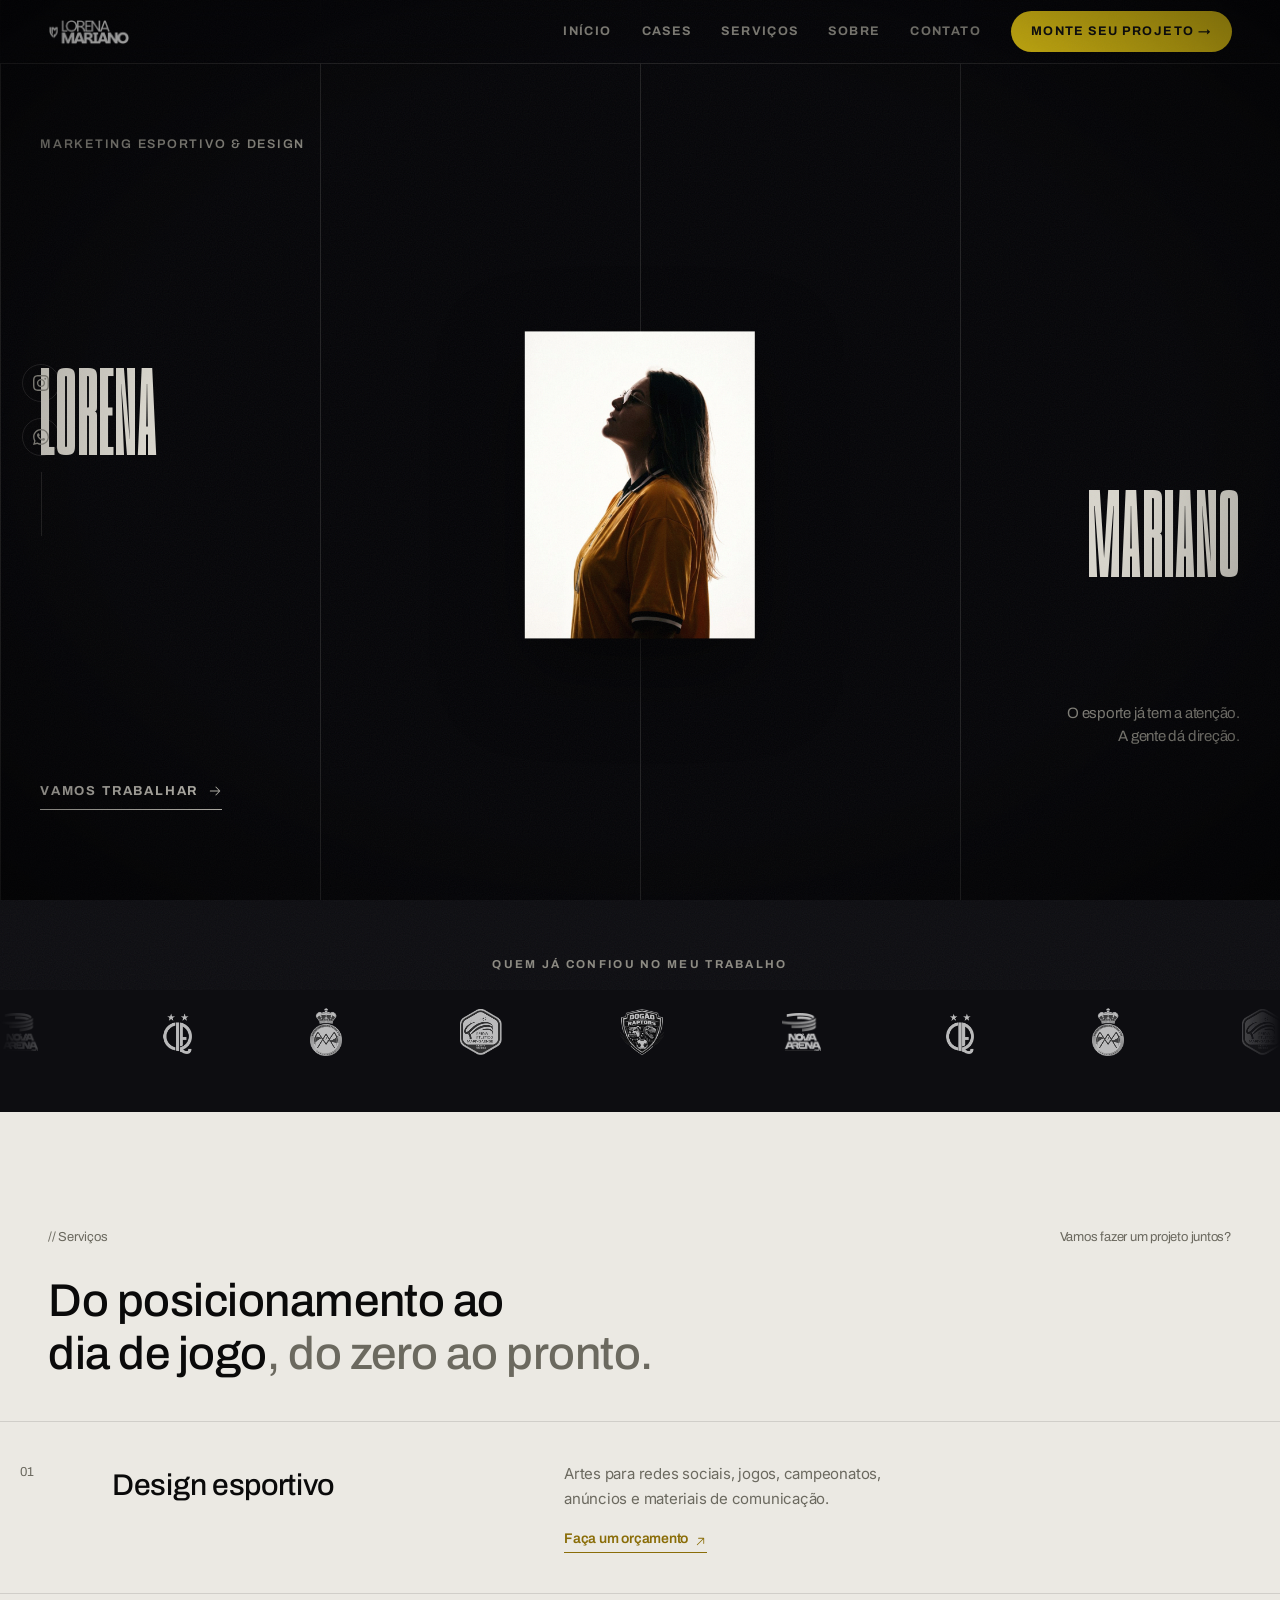
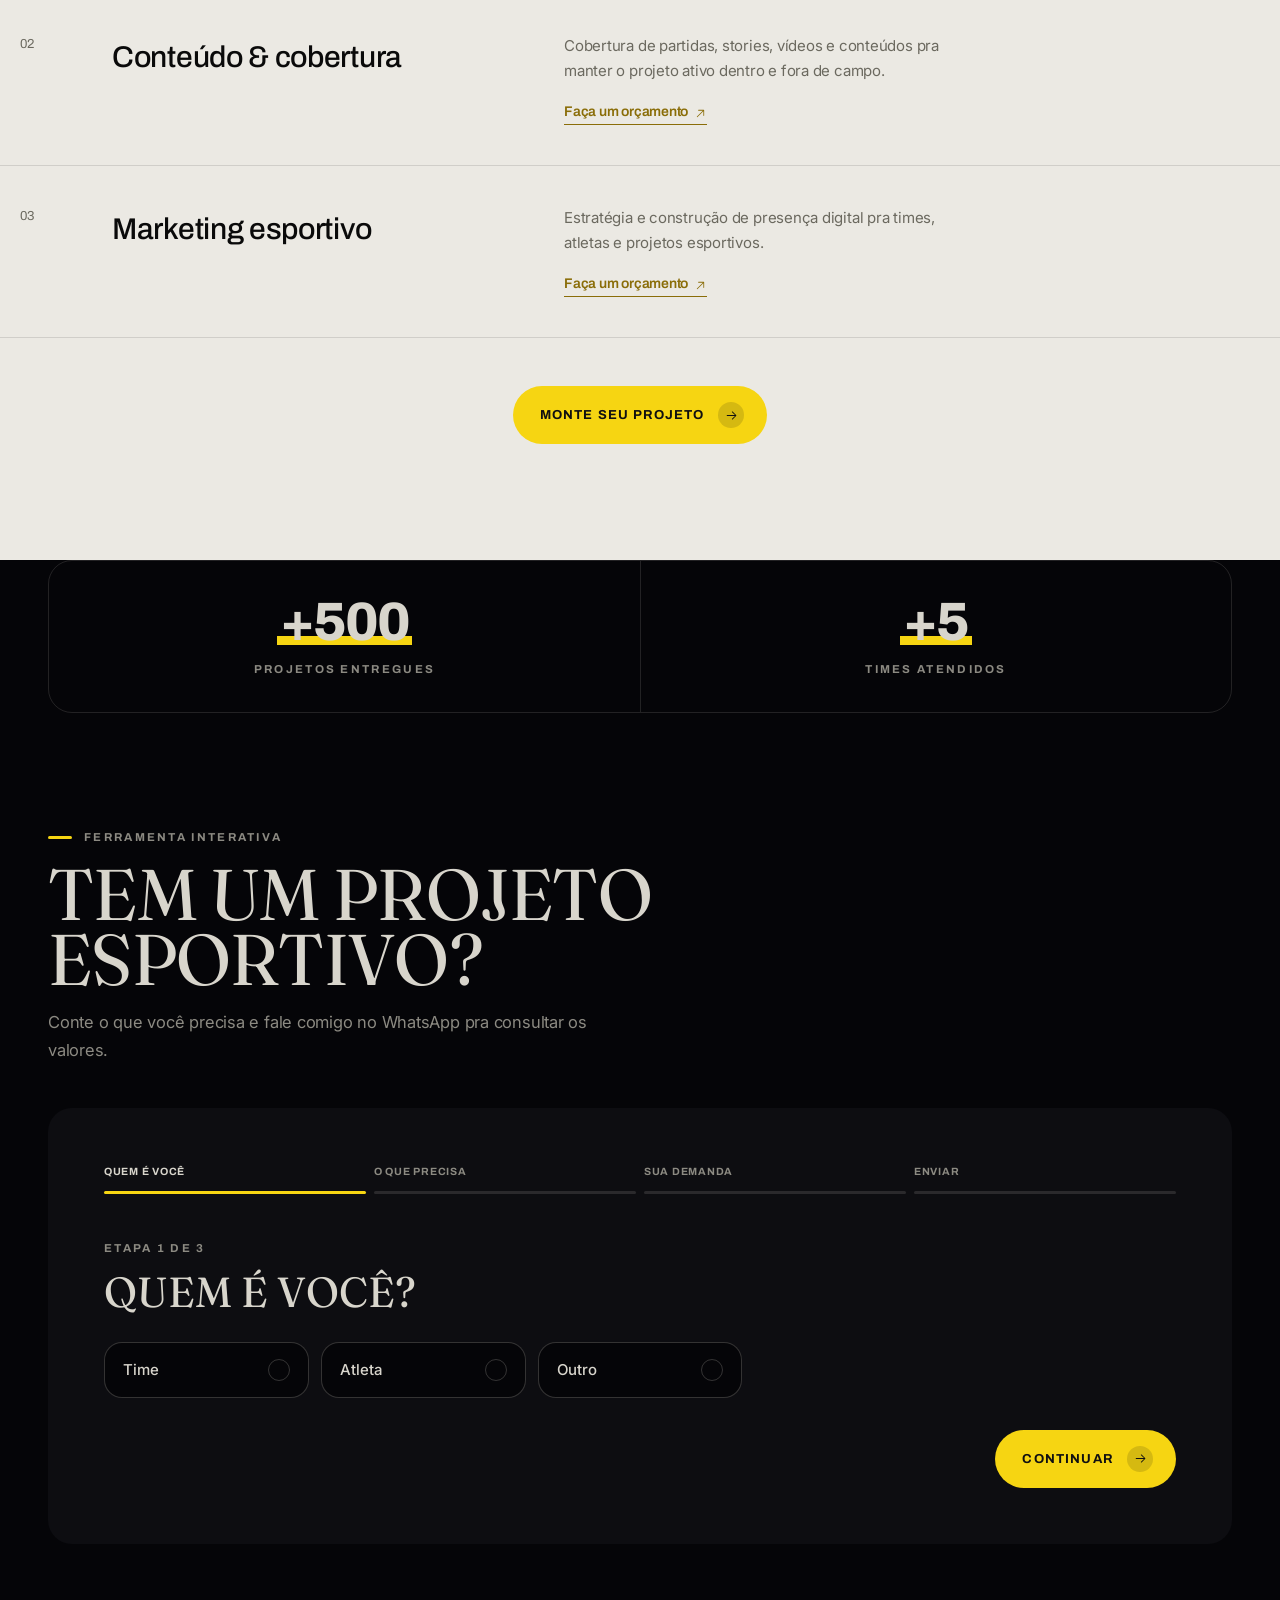
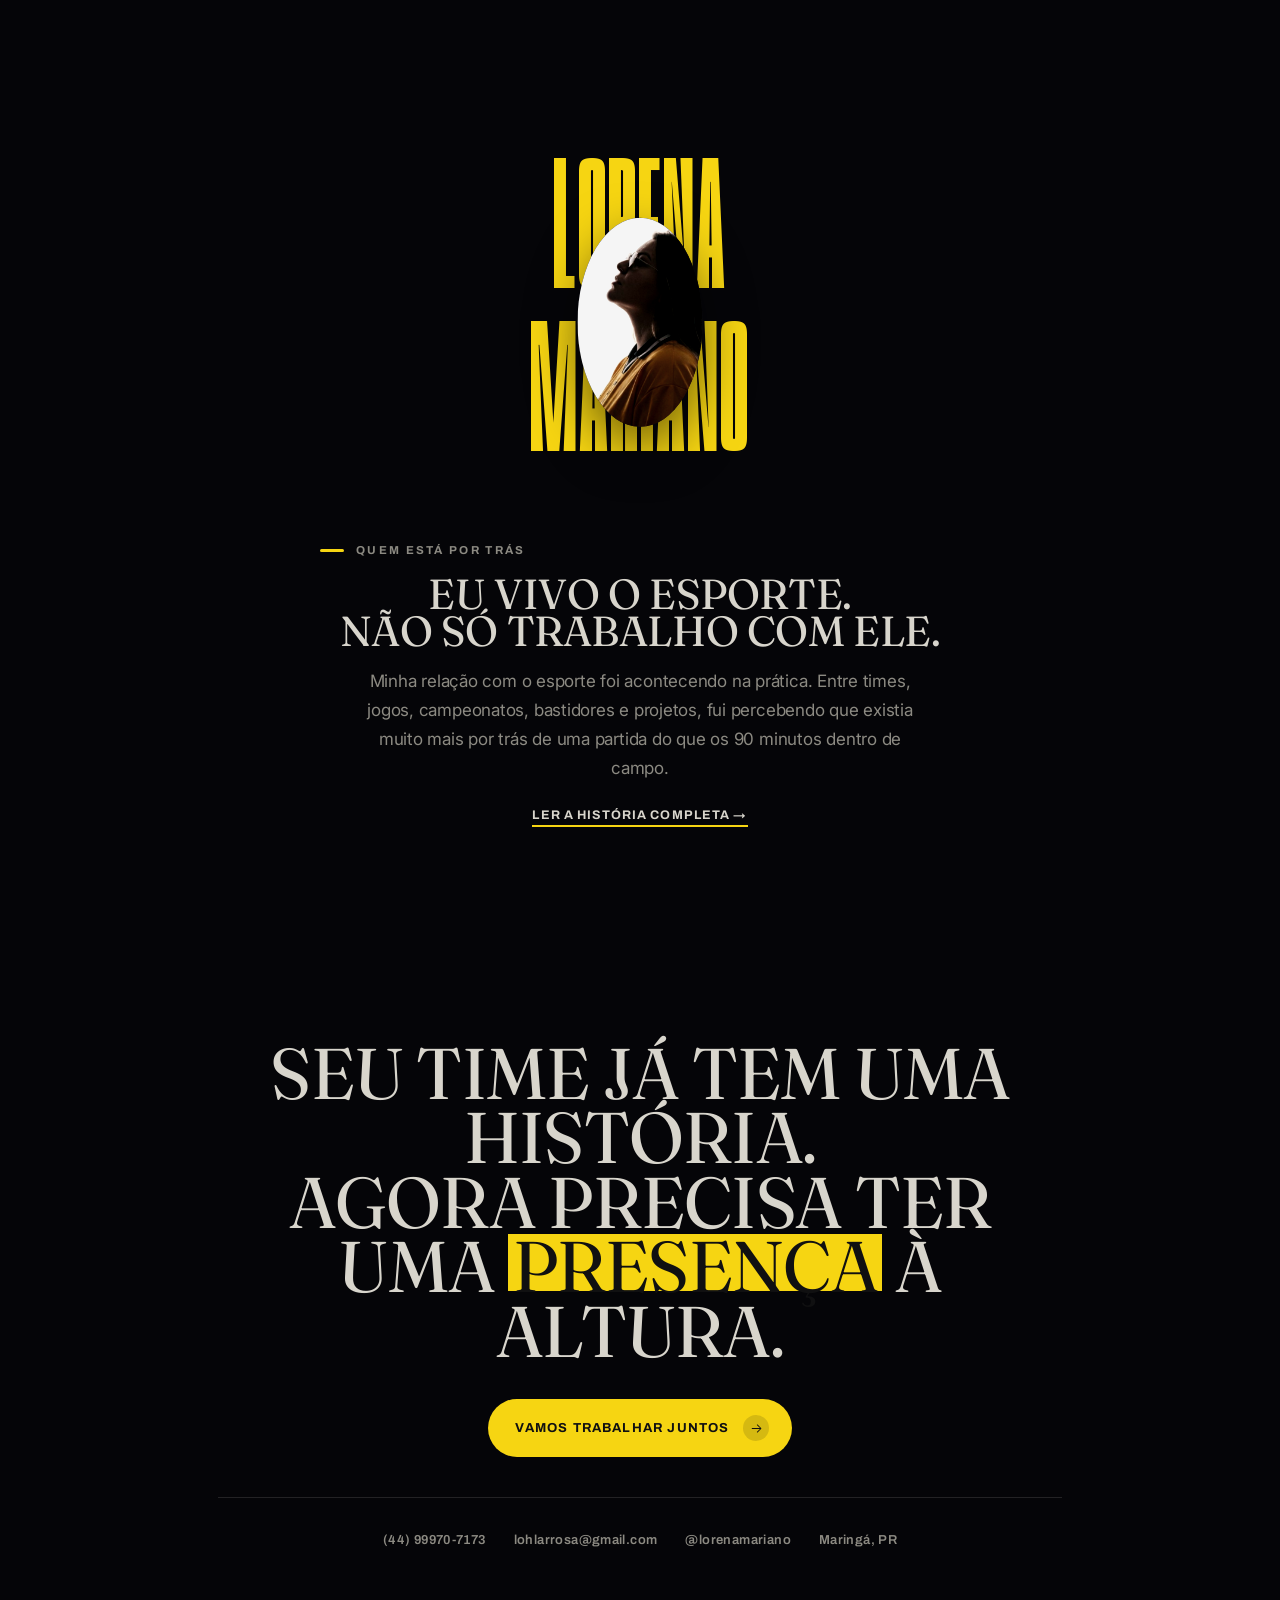
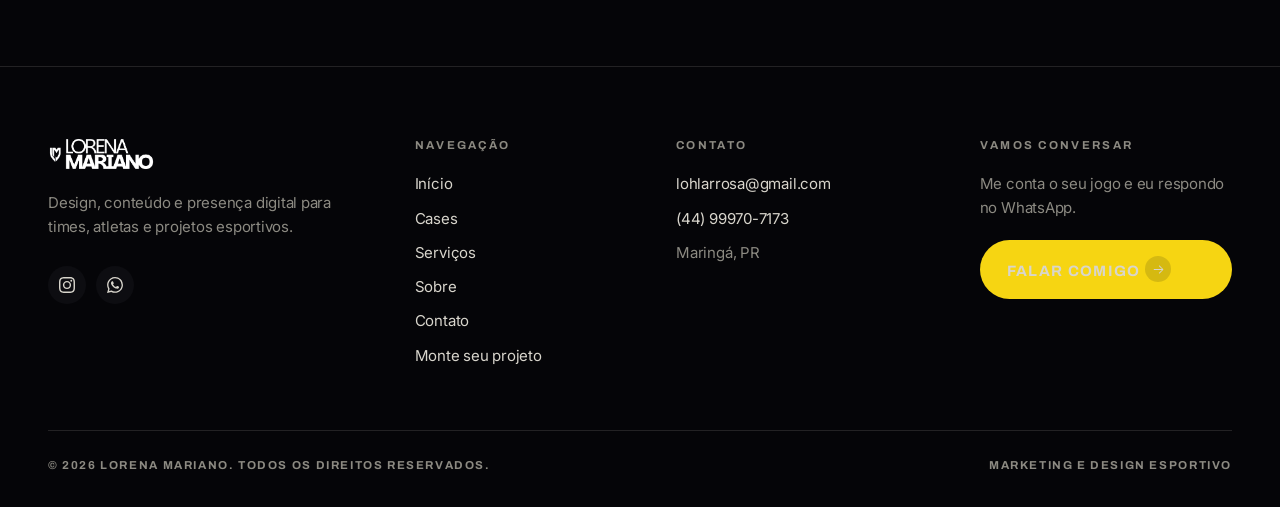
==== commit 3bffedd0: "Reconstrói identidade visual do site (cor, fonte, layout e animação) Nova paleta e tipografia inspir" ====
--- a/lorena-mariano-design/index.html
+++ b/lorena-mariano-design/index.html
@@ -13,15 +13,15 @@
 <meta property="og:description" content="Design, conteúdo e presença digital para times, atletas e projetos esportivos." />
 <meta property="og:image" content="https://lorenadesign.com.br/img/hero/01-prancheta.jpg" />
 <meta name="twitter:card" content="summary_large_image" />
-<meta name="theme-color" content="#0B0B0C" />
+<meta name="theme-color" content="#050508" />
 
 <link rel="icon" type="image/png" href="favicon.png" />
 <link rel="apple-touch-icon" href="favicon.png" />
 
 <link rel="preconnect" href="https://fonts.googleapis.com" />
 <link rel="preconnect" href="https://fonts.gstatic.com" crossorigin />
-<link href="https://fonts.googleapis.com/css2?family=Archivo:wght@400;500;600;700;800&family=Inter:wght@300;400;500;600&display=swap" rel="stylesheet" />
-<link rel="preload" as="font" type="font/ttf" href="fonts/BootzyTM.ttf" crossorigin />
+<link href="https://fonts.googleapis.com/css2?family=Archivo:wght@400;500;600;700;800&family=Inter:wght@300;400;500;600&family=Fraunces:ital,opsz,wght@0,9..144,300;0,9..144,400;1,9..144,300&display=swap" rel="stylesheet" />
+<link rel="preload" as="font" type="font/ttf" href="fonts/Furuko.ttf" crossorigin />
 
 <link rel="stylesheet" href="styles.css" />
 
@@ -52,7 +52,7 @@
     </a>
     <nav class="nav-links" id="navLinks" aria-label="Principal">
       <a href="#top">Início</a>
-      <a href="#cases">Cases</a>
+      <a href="cases.html">Cases</a>
       <a href="#servicos">Serviços</a>
       <a href="#sobre">Sobre</a>
       <a href="#contato">Contato</a>
@@ -87,224 +87,42 @@
 <main>
 
 <!-- ============ HERO ============
-     Reconstruída em 01/10/2026 a pedido dela: virou foto cheia de fundo
-     (holofotes/torcida em P&B, img/hero/hero-holofotes.jpg) com a marca
-     centralizada por cima e um link "vamos trabalhar" embaixo, no estilo
-     do site de referência (alturas® — texto sublinhado + seta, sem
-     botão). A marca usada aqui é só o símbolo (estrela amarela, sem
-     nome/tagline) — passou por uma versão com "Quatro Linhas" e depois
-     "Lorena Mariano" por extenso no mesmo dia antes dela decidir deixar
-     só o ícone, maior. Texto/CTAs antigos e a vitrine de fotos saíram do
-     hero (continuam acessíveis pelo menu). -->
-<section class="hero hero-image">
-  <div class="hero-bg">
-    <img src="img/hero/hero-holofotes.jpg" alt="Silhueta de torre de holofotes e torcida em um estádio, em preto e branco" />
-  </div>
-  <div class="hero-brand reveal">
-    <img class="hero-logo" src="logo/estrela-marca.png" alt="Lorena Mariano" />
-    <a href="#contato" class="hero-work-link">
-      Vamos trabalhar
-      <span class="ico" aria-hidden="true"><svg viewBox="0 0 256 256" fill="currentColor"><path d="M221.66,133.66l-72,72a8,8,0,0,1-11.32-11.32L196.69,136H40a8,8,0,0,1,0-16H196.69L138.34,61.66a8,8,0,0,1,11.32-11.32l72,72A8,8,0,0,1,221.66,133.66Z"/></svg></span>
-    </a>
-  </div>
+     Reconstruída em 29/10/2026, inspirada em barbarafroes.com (pedido
+     dela): nome gigante em serifa fina, partido em duas linhas, com o
+     retrato dela (img/sobre-lorena.jpg, mesma foto da seção "Eu vivo o
+     esporte") sobreposto bem no meio — a foto fica por cima do espaço
+     entre as duas linhas, como na referência. Linhas finas verticais
+     (".hero-grid-lines") dividem a tela em colunas, igual à referência.
+     Saiu a foto cheia de fundo + símbolo da estrela centralizado (versão
+     de 01/10) — essa reconstrução troca o formato inteiro, não só a cor. -->
+<section class="hero">
+  <div class="hero-grid-lines" aria-hidden="true"></div>
+  <span class="hero-kicker reveal">Marketing esportivo &amp; design</span>
+  <div class="hero-name-stack reveal">
+    <h1 class="hero-name">
+      <span class="hero-name-l">Lorena</span>
+      <span class="hero-name-l hero-name-r">Mariano</span>
+    </h1>
+    <div class="hero-photo">
+      <img src="img/sobre-lorena.jpg" alt="Retrato de Lorena Mariano, em contraluz" />
+    </div>
+  </div>
+  <p class="hero-quote reveal">
+    O esporte já tem a atenção.<br />A gente dá direção.
+  </p>
+  <a href="#contato" class="hero-work-link reveal">
+    Vamos trabalhar
+    <span class="ico" aria-hidden="true"><svg viewBox="0 0 256 256" fill="currentColor"><path d="M221.66,133.66l-72,72a8,8,0,0,1-11.32-11.32L196.69,136H40a8,8,0,0,1,0-16H196.69L138.34,61.66a8,8,0,0,1,11.32-11.32l72,72A8,8,0,0,1,221.66,133.66Z"/></svg></span>
+  </a>
 </section>
 
-<!-- ============ EU VIVO O ESPORTE ============
-     Evolução da antiga seção "Sobre (resumo)": mesmo link pra história
-     completa em sobre.html, com o headline pessoal que ela pediu.
-     Atualizado em 15/09/2026: em vez de só a foto ao lado do texto (como
-     ficou depois de tirar a segunda foto de bastidor), ela mandou uma
-     referência (componente "portfolio-hero", React) com o nome em letras
-     gigantes e a foto redonda encaixada no meio, entre as duas linhas —
-     tipo uma assinatura. Perguntei se era pra isso SUBSTITUIR o título
-     "Eu vivo o esporte..." ou ENTRAR como peça nova antes dele — ela
-     escolheu manter o título e o parágrafo como estão, com a assinatura
-     acima. Recriado em CSS puro (sem React): ".sc-signature" é só duas
-     linhas de texto com a foto em "position:absolute" centralizada entre
-     elas — o "encaixe" é a foto sobrepondo o espaço entre as duas linhas,
-     não um recorte real da letra.
-     "img/sobre-lorena-assinatura.jpg" é um recorte fechado no rosto/ombro
-     de "img/sobre-lorena.jpg" (a foto original, de corpo inteiro em
-     contraluz) — só pra essa moldura oval pequena; o retrato original
-     inteiro continua sem uso neste momento, mas não foi apagado.
-     Reposicionada em 02/10/2026 pra logo abaixo da hero, a pedido dela
-     (antes ficava entre Cases e Quem já confiou). -->
-<section id="sobre" class="sobre-curto">
-  <div class="wrap reveal">
-    <div class="sc-signature">
-      <span class="sc-sig-line">Lorena</span>
-      <span class="sc-sig-photo">
-        <img class="vintage-photo" src="img/sobre-lorena-assinatura.jpg"
-             alt="Lorena Mariano de perfil em contraluz, vestindo camisa de time" loading="lazy" />
-      </span>
-      <span class="sc-sig-line">Mariano</span>
-    </div>
-    <div class="sc-texto">
-      <span class="label label-rule">Quem está por trás</span>
-      <h2 class="display h2 sc-h">Eu vivo o esporte.<br />Não só trabalho com ele.</h2>
-      <p>
-        Minha relação com o esporte foi acontecendo na prática. Entre times,
-        jogos, campeonatos, bastidores e projetos, fui percebendo que existia
-        muito mais por trás de uma partida do que os 90 minutos dentro de campo.
-      </p>
-      <a class="sc-link" href="sobre.html">Ler a história completa →</a>
-    </div>
-  </div>
-</section>
-
-<!-- ============ PROVA / AUTORIDADE ============
-     Números reais, dados por ela em 14/09/2026. O terceiro indicador fica
-     de fora até ela decidir qual usar — grid em 2 colunas até lá. Pra
-     acrescentar o terceiro: copie um .stat, cole como 3º filho, e troque
-     .stats-2 por .stats-3 no CSS (ou remova a classe, o grid já assume 3
-     por padrão). -->
-<div class="wrap">
-  <div class="stats reveal">
-    <div class="stat">
-      <div class="num">+500</div>
-      <div class="label lbl">projetos entregues</div>
-    </div>
-    <div class="stat">
-      <div class="num">+5</div>
-      <div class="label lbl">times atendidos</div>
-    </div>
-    <!-- Terceiro indicador: a Lorena vai definir depois. Exemplo de bloco
-         pronto pra colar aqui quando tiver o número:
-    <div class="stat">
-      <div class="num">+NÚMERO</div>
-      <div class="label lbl">texto do indicador</div>
-    </div>
-    -->
-  </div>
-</div>
-
-<!-- ============ SERVIÇOS ============
-     Três frentes, não uma lista de peças. Numeração em vez de ícone —
-     menos decorativo, mais editorial. -->
-<section id="servicos">
-  <div class="wrap">
-    <div class="svc-head reveal">
-      <span class="label label-rule">O que eu faço</span>
-      <h2 class="display h2">Do posicionamento ao dia de jogo.</h2>
-      <p class="lead">
-        Estratégia de marca e execução das peças com a mesma pessoa, sem ficar
-        traduzindo briefing entre o time e o designer.
-      </p>
-    </div>
-
-    <div class="svc-big-grid">
-      <article class="svc-big reveal">
-        <span class="svc-big-num">01</span>
-        <h3>Design esportivo</h3>
-        <p>Artes para redes sociais, jogos, campeonatos, anúncios e materiais de comunicação.</p>
-      </article>
-
-      <article class="svc-big reveal">
-        <span class="svc-big-num">02</span>
-        <h3>Conteúdo &amp; cobertura</h3>
-        <p>Cobertura de partidas, stories, vídeos e conteúdos pra manter o projeto ativo dentro e fora de campo.</p>
-      </article>
-
-      <article class="svc-big reveal">
-        <span class="svc-big-num">03</span>
-        <h3>Marketing esportivo</h3>
-        <p>Estratégia e construção de presença digital pra times, atletas e projetos esportivos.</p>
-      </article>
-    </div>
-
-    <div class="svc-cta reveal">
-      <a href="#monte-seu-projeto" class="btn btn-primary">
-        Monte seu projeto
-        <span class="ico" aria-hidden="true"><svg viewBox="0 0 256 256" fill="currentColor"><path d="M221.66,133.66l-72,72a8,8,0,0,1-11.32-11.32L196.69,136H40a8,8,0,0,1,0-16H196.69L138.34,61.66a8,8,0,0,1,11.32-11.32l72,72A8,8,0,0,1,221.66,133.66Z"/></svg></span>
-      </a>
-    </div>
-  </div>
-</section>
-
-<!-- ============ CASES ============
-     Cada case só entra com o que é REAL e verificável — cliente, imagem
-     entregue, o que foi feito. "O desafio" e "Resultado/impacto" ficam de
-     fora quando não há essa informação (nunca invento), em vez de mostrar
-     um placeholder pro visitante do site. O comentário abaixo de cada case
-     diz exatamente o que falta.
-
-     Pra adicionar um case novo: duplique um <article class="case">
-     inteiro, troque a imagem, o nome do cliente e o texto. Os campos
-     "O desafio" e "Resultado" são <p class="case-field"> com um <span
-     class="case-label"> na frente — inclua só os que você tiver. -->
-<section id="cases">
-  <div class="wrap">
-    <div class="svc-head reveal">
-      <span class="label label-rule">Cases</span>
-      <h2 class="display h2">Presença que já rodou o campo.</h2>
-      <p class="lead">
-        Uma seleção do que já virou identidade visual pra time e atleta de
-        verdade — não é banco de imagem, é trabalho entregue.
-      </p>
-    </div>
-
-    <div class="case-grid">
-      <article class="case reveal">
-        <div class="case-img">
-          <img class="vintage-photo" src="img/hero/14-qualidade-4-anos.jpg"
-               alt="Peça de aniversário de quatro anos do Qualidade Fut7"
-               width="720" height="960" loading="lazy" />
-        </div>
-        <div class="case-body">
-          <h3 class="case-client">Qualidade Fut7</h3>
-          <p class="case-field"><span class="case-label">O que foi feito</span>Peça comemorativa para os 4 anos do projeto.</p>
-        </div>
-      </article>
-      <!-- Faltam "O desafio" e "Resultado/impacto" deste case — quando
-           tiver essa informação, acrescente:
-      <p class="case-field"><span class="case-label">O desafio</span>...</p>
-      <p class="case-field"><span class="case-label">Resultado</span>...</p>
-      -->
-
-      <article class="case reveal">
-        <div class="case-img">
-          <img class="vintage-photo" src="img/hero/15-treinador-recompensa.jpg"
-               alt="Peça com depoimento do treinador do Atlético Maringaense"
-               width="720" height="960" loading="lazy" />
-        </div>
-        <div class="case-body">
-          <h3 class="case-client">Atlético Maringaense</h3>
-          <p class="case-field"><span class="case-label">O que foi feito</span>Peça de depoimento do treinador, celebrando a evolução do elenco.</p>
-        </div>
-      </article>
-      <!-- Mesma coisa aqui: falta "O desafio" e "Resultado/impacto". -->
-
-      <article class="case reveal">
-        <div class="case-img">
-          <img class="vintage-photo" src="img/cases/atletico-maringaense-novo-manto-2026.jpg"
-               alt="Anúncio do novo uniforme 2026 do Atlético Maringaense de Fut7, com o patrocinador Nova Arena"
-               width="720" height="960" loading="lazy" />
-        </div>
-        <div class="case-body">
-          <h3 class="case-client">Atlético Maringaense</h3>
-          <p class="case-field"><span class="case-label">O que foi feito</span>Peça de anúncio do novo manto (uniforme) 2026 do clube.</p>
-        </div>
-      </article>
-      <!-- Terceiro case, mesmo cliente do segundo (Atlético Maringaense),
-           peça diferente (anúncio do uniforme, não a de depoimento).
-           Falta "O desafio" e "Resultado/impacto" aqui também. -->
-
-      <!-- Espaço pronto para o próximo case (ex.: Nova Arena, Full7) assim
-           que você tiver uma peça pra mostrar — duplique um <article
-           class="case"> acima e preencha. -->
-    </div>
-
-    <div class="svc-cta reveal">
-      <a href="cases.html" class="sc-link">Ver todos os cases →</a>
-    </div>
-  </div>
-</section>
-
 <!-- ============ QUEM JÁ CONFIOU ============
-     Antiga seção "Marcas atendidas", só com o título que ela pediu agora.
-     Pra acrescentar uma marca: exporte a logo em PNG com fundo transparente,
-     altura 160px, salve em img/marcas/ e repita o bloco <img> nos DOIS
-     .marquee-set (os dois precisam ser idênticos para o loop não pular). -->
+     Reposicionada em 29/10/2026 pra logo abaixo da hero, a pedido dela
+     (antes ficava entre Cases e Depoimentos). Antiga seção "Marcas
+     atendidas", só com o título que ela pediu antes. Pra acrescentar uma
+     marca: exporte a logo em PNG com fundo transparente, altura 160px,
+     salve em img/marcas/ e repita o bloco <img> nos DOIS .marquee-set
+     (os dois precisam ser idênticos para o loop não pular). -->
 <section id="marcas" class="brands">
   <div class="wrap">
     <span class="label">Quem já confiou no meu trabalho</span>
@@ -339,6 +157,106 @@
   </div>
 </section>
 
+<!-- ============ SERVIÇOS ============
+     Reposicionada em 29/10/2026 pra logo abaixo de "Quem já confiou", a
+     pedido dela (antes ficava depois de Sobre/Números). Formato da
+     referência (barbarafroes.com): seção clara (fundo --light-bg) em vez
+     de escura, cabeçalho em duas colunas (eyebrow + subtítulo) com a
+     manchete grande embaixo, depois uma lista de linhas numeradas (não
+     mais grid de 3 cartões) — cada linha com filete separando da
+     próxima. O link de cada serviço usa --accent-on-light (dourado
+     escuro), não o amarelo puro: amarelo puro como texto sobre fundo
+     claro não tem contraste suficiente (ver nota no token, em
+     styles.css). Mesmas 3 frentes de sempre, só reformatadas. -->
+<section id="servicos" class="svc-light">
+  <div class="wrap svc-head-row reveal">
+    <span class="svc-eyebrow">// Serviços</span>
+    <span class="svc-subeyebrow">Vamos fazer um projeto juntos?</span>
+  </div>
+  <div class="wrap">
+    <h2 class="svc-headline reveal">
+      Do posicionamento ao<br />dia de jogo<span class="dim">, do zero ao pronto.</span>
+    </h2>
+  </div>
+
+  <div class="svc-list">
+    <article class="svc-row reveal">
+      <div class="wrap svc-row-grid">
+        <span class="svc-row-num">01</span>
+        <h3 class="svc-row-title">Design esportivo</h3>
+        <div class="svc-row-desc">
+          <p>Artes para redes sociais, jogos, campeonatos, anúncios e materiais de comunicação.</p>
+          <a href="#contato" class="svc-row-link">
+            Faça um orçamento
+            <span class="ico" aria-hidden="true"><svg viewBox="0 0 256 256" fill="currentColor"><path d="M200,64V168a8,8,0,0,1-16,0V83.31L69.66,197.66a8,8,0,0,1-11.32-11.32L172.69,72H88a8,8,0,0,1,0-16H192A8,8,0,0,1,200,64Z"/></svg></span>
+          </a>
+        </div>
+      </div>
+    </article>
+
+    <article class="svc-row reveal">
+      <div class="wrap svc-row-grid">
+        <span class="svc-row-num">02</span>
+        <h3 class="svc-row-title">Conteúdo &amp; cobertura</h3>
+        <div class="svc-row-desc">
+          <p>Cobertura de partidas, stories, vídeos e conteúdos pra manter o projeto ativo dentro e fora de campo.</p>
+          <a href="#contato" class="svc-row-link">
+            Faça um orçamento
+            <span class="ico" aria-hidden="true"><svg viewBox="0 0 256 256" fill="currentColor"><path d="M200,64V168a8,8,0,0,1-16,0V83.31L69.66,197.66a8,8,0,0,1-11.32-11.32L172.69,72H88a8,8,0,0,1,0-16H192A8,8,0,0,1,200,64Z"/></svg></span>
+          </a>
+        </div>
+      </div>
+    </article>
+
+    <article class="svc-row reveal">
+      <div class="wrap svc-row-grid">
+        <span class="svc-row-num">03</span>
+        <h3 class="svc-row-title">Marketing esportivo</h3>
+        <div class="svc-row-desc">
+          <p>Estratégia e construção de presença digital pra times, atletas e projetos esportivos.</p>
+          <a href="#contato" class="svc-row-link">
+            Faça um orçamento
+            <span class="ico" aria-hidden="true"><svg viewBox="0 0 256 256" fill="currentColor"><path d="M200,64V168a8,8,0,0,1-16,0V83.31L69.66,197.66a8,8,0,0,1-11.32-11.32L172.69,72H88a8,8,0,0,1,0-16H192A8,8,0,0,1,200,64Z"/></svg></span>
+          </a>
+        </div>
+      </div>
+    </article>
+  </div>
+
+  <div class="wrap svc-cta reveal">
+    <a href="#monte-seu-projeto" class="btn btn-primary">
+      Monte seu projeto
+      <span class="ico" aria-hidden="true"><svg viewBox="0 0 256 256" fill="currentColor"><path d="M221.66,133.66l-72,72a8,8,0,0,1-11.32-11.32L196.69,136H40a8,8,0,0,1,0-16H196.69L138.34,61.66a8,8,0,0,1,11.32-11.32l72,72A8,8,0,0,1,221.66,133.66Z"/></svg></span>
+    </a>
+  </div>
+</section>
+
+<!-- ============ PROVA / AUTORIDADE ============
+     Números reais, dados por ela em 14/09/2026. O terceiro indicador fica
+     de fora até ela decidir qual usar — grid em 2 colunas até lá. Pra
+     acrescentar o terceiro: copie um .stat, cole como 3º filho, e troque
+     .stats-2 por .stats-3 no CSS (ou remova a classe, o grid já assume 3
+     por padrão). -->
+<div class="wrap">
+  <div class="stats reveal">
+    <div class="stat">
+      <div class="num">+500</div>
+      <div class="label lbl">projetos entregues</div>
+    </div>
+    <div class="stat">
+      <div class="num">+5</div>
+      <div class="label lbl">times atendidos</div>
+    </div>
+    <!-- Terceiro indicador: a Lorena vai definir depois. Exemplo de bloco
+         pronto pra colar aqui quando tiver o número:
+    <div class="stat">
+      <div class="num">+NÚMERO</div>
+      <div class="label lbl">texto do indicador</div>
+    </div>
+    -->
+  </div>
+</div>
+
 <!-- ============ DEPOIMENTOS ============
      Componente pronto, mas OCULTO: hoje não existe nenhum depoimento real,
      e ela pediu explicitamente pra não inventar. Assim que tiver o
@@ -364,16 +282,18 @@
 -->
 
 <!-- ============ MONTE SEU PROJETO ============
-     Configurador em etapas: um briefing comercial guiado, não uma
-     calculadora de preço. Serviços e valores ficam em
-     js/projeto-config.js — edite ali para trocar preços ou
-     adicionar/remover itens, sem mexer neste arquivo. -->
+     Reconstruído em 29/10/2026: saiu o cálculo de preço (planos e
+     valores saíram do site inteiro, pedido dela) — virou um briefing
+     guiado que termina numa mensagem pronta pro WhatsApp, onde os
+     valores são consultados direto na conversa. Opções ficam em
+     js/projeto-config.js — edite ali pra trocar ou adicionar itens,
+     sem mexer neste arquivo. -->
 <section id="monte-seu-projeto" class="msp-section">
   <div class="wrap">
     <div class="svc-head reveal">
       <span class="label label-rule">Ferramenta interativa</span>
       <h2 class="display h2">Tem um projeto esportivo?</h2>
-      <p class="lead">Selecione o que você precisa e receba uma estimativa personalizada.</p>
+      <p class="lead">Conte o que você precisa e fale comigo no WhatsApp pra consultar os valores.</p>
     </div>
 
     <div class="msp-card reveal" id="mspCard">
@@ -381,7 +301,7 @@
         <li data-step="1" aria-current="step">Quem é você</li>
         <li data-step="2">O que precisa</li>
         <li data-step="3">Sua demanda</li>
-        <li data-step="4">Estimativa</li>
+        <li data-step="4">Enviar</li>
       </ol>
       <p class="visually-hidden" id="mspLiveRegion" aria-live="polite"></p>
 
@@ -431,41 +351,68 @@
             Voltar
           </button>
           <button type="button" class="btn btn-primary msp-next" data-next="4">
-            Ver minha estimativa
+            Revisar e enviar
             <span class="ico" aria-hidden="true"><svg viewBox="0 0 256 256" fill="currentColor"><path d="M221.66,133.66l-72,72a8,8,0,0,1-11.32-11.32L196.69,136H40a8,8,0,0,1,0-16H196.69L138.34,61.66a8,8,0,0,1,11.32-11.32l72,72A8,8,0,0,1,221.66,133.66Z"/></svg></span>
           </button>
         </div>
       </div>
 
-      <!-- RESULTADO -->
+      <!-- RESUMO / ENVIO -->
       <div class="msp-step" data-step="4" hidden>
-        <span class="msp-eyebrow">Seu diagnóstico</span>
-        <h3 class="msp-question" id="mspQ4">Aqui está a sua estimativa.</h3>
+        <span class="msp-eyebrow">Resumo do pedido</span>
+        <h3 class="msp-question" id="mspQ4">Confirme e fale comigo no WhatsApp.</h3>
         <p class="msp-context" id="mspContexto"></p>
 
-        <div class="msp-estimate" id="mspEstimateBox"></div>
-
-        <!-- Só aparece quando a frequência é "Mensal": em vez de somar
-             item por item, mostra os 3 planos fechados e sugere um com
-             base no que foi marcado. A pessoa pode clicar em outro. -->
-        <div class="msp-plans" id="mspPlansBox" role="radiogroup" aria-label="Planos mensais"></div>
-        <div class="msp-setup-note" id="mspForaBox" hidden></div>
-
         <div class="msp-recap" id="mspRecap" aria-label="Itens selecionados no briefing"></div>
 
         <p class="msp-disclaimer">
-          Valor estimado a partir do que você nos contou aqui. Prazo, quantidade
-          e formato final a gente ajusta junto, direto na conversa.
+          Sem valores por aqui — a gente consulta os valores certinhos direto
+          na conversa, olhando com calma o que o seu projeto precisa.
         </p>
 
         <div class="msp-actions msp-actions-result">
           <button type="button" class="btn btn-ghost msp-restart">Recomeçar</button>
           <button type="button" class="btn btn-primary" id="mspWhats">
-            Falar comigo no WhatsApp
+            Consultar valores no WhatsApp
             <span class="ico" aria-hidden="true"><svg viewBox="0 0 256 256" fill="currentColor"><path d="M221.66,133.66l-72,72a8,8,0,0,1-11.32-11.32L196.69,136H40a8,8,0,0,1,0-16H196.69L138.34,61.66a8,8,0,0,1,11.32-11.32l72,72A8,8,0,0,1,221.66,133.66Z"/></svg></span>
           </button>
         </div>
       </div>
+    </div>
+  </div>
+</section>
+
+<!-- ============ EU VIVO O ESPORTE ============
+     Reposicionada em 29/10/2026 pra logo abaixo de "Monte seu projeto",
+     a pedido dela (antes ficava entre Serviços e Números). Evolução da
+     antiga seção "Sobre (resumo)": mesmo link pra história completa em
+     sobre.html, com o headline pessoal que ela pediu. ".sc-signature" é
+     duas linhas de texto com a foto em "position:absolute" centralizada
+     entre elas — o "encaixe" é a foto sobrepondo o espaço entre as duas
+     linhas, não um recorte real da letra.
+     "img/sobre-lorena-assinatura.jpg" é um recorte fechado no rosto/ombro
+     de "img/sobre-lorena.jpg" (a foto original, de corpo inteiro em
+     contraluz, também usada na hero desde 29/10/2026) — só pra essa
+     moldura oval pequena. -->
+<section id="sobre" class="sobre-curto">
+  <div class="wrap reveal">
+    <div class="sc-signature">
+      <span class="sc-sig-line">Lorena</span>
+      <span class="sc-sig-photo">
+        <img class="vintage-photo" src="img/sobre-lorena-assinatura.jpg"
+             alt="Lorena Mariano de perfil em contraluz, vestindo camisa de time" loading="lazy" />
+      </span>
+      <span class="sc-sig-line">Mariano</span>
+    </div>
+    <div class="sc-texto">
+      <span class="label label-rule">Quem está por trás</span>
+      <h2 class="display h2 sc-h">Eu vivo o esporte.<br />Não só trabalho com ele.</h2>
+      <p>
+        Minha relação com o esporte foi acontecendo na prática. Entre times,
+        jogos, campeonatos, bastidores e projetos, fui percebendo que existia
+        muito mais por trás de uma partida do que os 90 minutos dentro de campo.
+      </p>
+      <a class="sc-link" href="sobre.html">Ler a história completa →</a>
     </div>
   </div>
 </section>
@@ -524,7 +471,7 @@
       <div class="foot-col">
         <h3 class="label">Navegação</h3>
         <a href="#top">Início</a>
-        <a href="#cases">Cases</a>
+        <a href="cases.html">Cases</a>
         <a href="#servicos">Serviços</a>
         <a href="#sobre">Sobre</a>
         <a href="#contato">Contato</a>
@@ -654,10 +601,6 @@
 
     var CHECK_SVG = '<svg viewBox="0 0 256 256" fill="currentColor" aria-hidden="true"><path d="M232.49,80.49l-128,128a12,12,0,0,1-17,0l-56-56a12,12,0,1,1,17-17L96,183,215.51,63.51a12,12,0,0,1,17,17Z"/></svg>';
 
-    function mspFormatBRL(n){
-      return 'R$ ' + Math.round(n).toLocaleString('pt-BR');
-    }
-
     function mspMontarOpcoes(container, lista, multi, onToggle){
       lista.forEach(function(item){
         var btn = document.createElement('button');
@@ -756,163 +699,16 @@
       });
     }
 
-    /* Soma dos itens avulsos marcados — usada quando o projeto é pontual
-       ou quando a frequência ainda não foi definida. "Outro" (pontual
-       null) não entra na soma, vira "personalizado". */
-    function mspCalcularAvulso(){
-      var min = 0, max = 0, personalizado = false;
-      mspEstado.servicos.forEach(function(s){
-        if (!s.pontual) { personalizado = true; return; }
-        min += s.pontual[0]; max += s.pontual[1];
-      });
-      return { min: min, max: max, personalizado: personalizado };
-    }
-
-    /* Itens que NUNCA entram em plano mensal (foraDoPlano:true), somados
-       à parte — essa é a regra que a Lorena definiu pra proteger a
-       margem: cobertura presencial, escudo, campeonato e kit de
-       patrocinador ficam sempre fora do valor fechado do plano. */
-    function mspCalcularForaDoPlano(){
-      var min = 0, max = 0, personalizado = false;
-      mspEstado.servicos.forEach(function(s){
-        if (!s.foraDoPlano) return;
-        if (!s.pontual) { personalizado = true; return; }
-        min += s.pontual[0]; max += s.pontual[1];
-      });
-      return { min: min, max: max, personalizado: personalizado };
-    }
-
-    /* Sugestão inicial de plano — NÃO é regra rígida, é só o card que
-       começa marcado. Os 3 planos aparecem sempre e a pessoa pode
-       escolher outro. Só conta sinal de itens que fazem parte do
-       escopo de algum plano (foraDoPlano:false) — Kit Rodada não conta
-       aqui porque ele é o produto avulso alternativo ao plano, não um
-       ingrediente dele. */
-    function mspSugerirPlano(){
-      /* Só os 2 itens que fazem parte do escopo de algum plano contam
-         aqui (redes sociais + vídeo) — um item sempre-avulso (escudo,
-         cobertura presencial etc.) não deveria empurrar a sugestão pra
-         um plano maior, já que ele é cobrado à parte de qualquer jeito.
-         Sem um jeito de perguntar volume/prioridade no wizard, não dá
-         pra sugerir o Clube Pro com segurança — ele fica sempre visível
-         e escolhível, só não é o card que já vem marcado. */
-      var elegiveis = mspEstado.servicos.filter(function(s){ return s.foraDoPlano === false; });
-      return elegiveis.length >= 2 ? 'clube' : 'base';
-    }
-
     var MSP_SEGMENTO_TXT = { time: 'o seu time', atleta: 'a sua carreira', outro: 'o seu projeto' };
-    var mspPlanoEscolhido = null;
-
-    function mspRenderPlanos(sugerido){
-      var CFG = window.PROJETO_CONFIG;
-      var box = document.getElementById('mspPlansBox');
-      box.innerHTML = '';
-      CFG.planos.forEach(function(plano){
-        var card = document.createElement('button');
-        card.type = 'button';
-        card.className = 'msp-plan';
-        card.setAttribute('role', 'radio');
-        card.setAttribute('aria-checked', String(plano.id === mspPlanoEscolhido));
-        card.dataset.id = plano.id;
-
-        var head = document.createElement('div');
-        head.className = 'msp-plan-head';
-        var nome = document.createElement('span');
-        nome.className = 'msp-plan-nome';
-        nome.textContent = plano.nome;
-        head.appendChild(nome);
-        if (plano.destaque) {
-          var tag = document.createElement('span');
-          tag.className = 'msp-plan-tag';
-          tag.textContent = 'Mais pedido';
-          head.appendChild(tag);
-        }
-        card.appendChild(head);
-
-        var preco = document.createElement('div');
-        preco.className = 'msp-plan-preco';
-        preco.textContent = mspFormatBRL(plano.preco) + '/mês';
-        card.appendChild(preco);
-
-        var lista = document.createElement('ul');
-        lista.className = 'msp-plan-lista';
-        plano.resumo.forEach(function(linha){
-          var li = document.createElement('li');
-          li.textContent = linha;
-          lista.appendChild(li);
-        });
-        card.appendChild(lista);
-
-        card.addEventListener('click', function(){
-          mspPlanoEscolhido = plano.id;
-          box.querySelectorAll('.msp-plan').forEach(function(c){
-            c.setAttribute('aria-checked', String(c.dataset.id === mspPlanoEscolhido));
-          });
-        });
-        box.appendChild(card);
-      });
-    }
-
+
+    /* Monta o resumo (pills) e a mensagem do WhatsApp — sem preço
+       nenhum, só o briefing que a pessoa preencheu. Quem consulta os
+       valores é ela, direto na conversa. */
     function mspRenderResultado(){
       var segLabel = mspEstado.quem ? (MSP_SEGMENTO_TXT[mspEstado.quem.id] || 'o seu projeto') : 'o seu projeto';
-      var mensal = mspEstado.frequencia && mspEstado.frequencia.id === 'mensal';
-      var estimateBox = document.getElementById('mspEstimateBox');
-      var plansBox = document.getElementById('mspPlansBox');
-      var foraBox = document.getElementById('mspForaBox');
-      estimateBox.innerHTML = '';
-      plansBox.innerHTML = '';
-      foraBox.innerHTML = '';
-      foraBox.hidden = true;
-      estimateBox.hidden = mensal;
-      plansBox.hidden = !mensal;
-
-      if (mensal) {
-        /* Mensal: planos fechados, não soma de item — regra da Lorena. */
-        document.getElementById('mspContexto').textContent =
-          'Baseado no que você nos contou sobre ' + segLabel + ', esses são os planos mensais que fazem sentido:';
-
-        var fora = mspCalcularForaDoPlano();
-        mspPlanoEscolhido = mspSugerirPlano();
-        mspRenderPlanos(mspPlanoEscolhido);
-
-        if (fora.max > 0 || fora.personalizado) {
-          var txt = '';
-          if (fora.max > 0) txt += '+ ' + mspFormatBRL(fora.min) + ' – ' + mspFormatBRL(fora.max) + ' em itens à parte (fora do plano, cobrados avulso).';
-          if (fora.personalizado) txt += (txt ? ' ' : '') + 'Item personalizado incluído — valor definido na conversa.';
-          foraBox.textContent = txt;
-          foraBox.hidden = false;
-        }
-      } else {
-        /* Pontual ou "ainda não sei": soma dos itens avulsos, como antes. */
-        var r = mspCalcularAvulso();
-        document.getElementById('mspContexto').textContent =
-          'Baseado no que você nos contou sobre ' + segLabel + ', veja como fica o investimento:';
-
-        var val = document.createElement('div');
-        val.className = 'msp-value';
-        var lbl = document.createElement('div');
-        lbl.className = 'msp-value-label';
-
-        if (r.min === 0 && r.max === 0 && !r.personalizado) {
-          val.textContent = 'A combinar';
-          lbl.textContent = 'nenhum item com valor de referência selecionado';
-        } else if (r.min === 0 && r.max === 0 && r.personalizado) {
-          val.textContent = 'Sob consulta';
-          lbl.textContent = 'projeto personalizado';
-        } else {
-          val.textContent = r.min === r.max ? mspFormatBRL(r.min) : mspFormatBRL(r.min) + ' – ' + mspFormatBRL(r.max);
-          lbl.textContent = mspEstado.frequencia && mspEstado.frequencia.id === 'nao-sei' ? 'faixa de referência inicial' : 'investimento do projeto pontual';
-        }
-        estimateBox.appendChild(val);
-        estimateBox.appendChild(lbl);
-
-        if (r.personalizado) {
-          var custom = document.createElement('div');
-          custom.className = 'msp-setup-note';
-          custom.textContent = 'Você incluiu um item personalizado — o valor dele a gente define junto, na conversa.';
-          estimateBox.appendChild(custom);
-        }
-      }
+
+      document.getElementById('mspContexto').textContent =
+        'Baseado no que você nos contou sobre ' + segLabel + ', é isso que vai pro WhatsApp:';
 
       var recap = document.getElementById('mspRecap');
       recap.innerHTML = '';
@@ -925,22 +721,14 @@
       var whats = document.getElementById('mspWhats');
       whats.onclick = function(){
         var linhas = [
-          'Oi, Lorena! Montei meu projeto no site e quero saber mais.',
+          'Oi, Lorena! Montei meu projeto no site e quero consultar os valores.',
           '',
           '*Quem sou:* ' + (mspEstado.quem ? mspEstado.quem.label : '-'),
           '*Preciso de:* ' + mspEstado.servicos.map(function(s){ return s.label; }).join(', '),
-          '*Frequência:* ' + (mspEstado.frequencia ? mspEstado.frequencia.label : '-')
+          '*Frequência:* ' + (mspEstado.frequencia ? mspEstado.frequencia.label : '-'),
+          '',
+          'Quero entender os valores e fechar os detalhes.'
         ];
-        if (mensal) {
-          var planoEscolhido = window.PROJETO_CONFIG.planos.filter(function(p){ return p.id === mspPlanoEscolhido; })[0];
-          if (planoEscolhido) linhas.push('*Plano de interesse:* ' + planoEscolhido.nome + ' (' + mspFormatBRL(planoEscolhido.preco) + '/mês)');
-          var fora2 = mspCalcularForaDoPlano();
-          if (fora2.max > 0) linhas.push('*+ itens à parte:* ' + mspFormatBRL(fora2.min) + ' – ' + mspFormatBRL(fora2.max));
-        } else {
-          var r2 = mspCalcularAvulso();
-          if (r2.min || r2.max) linhas.push('*Estimativa que vi no site:* ' + (r2.min === r2.max ? mspFormatBRL(r2.min) : mspFormatBRL(r2.min) + ' – ' + mspFormatBRL(r2.max)));
-        }
-        linhas.push('', 'Quero entender melhor e fechar os detalhes.');
         window.open('https://wa.me/5544999707173?text=' + encodeURIComponent(linhas.join('\n')), '_blank', 'noopener');
       };
     }
--- a/lorena-mariano-design/styles.css
+++ b/lorena-mariano-design/styles.css
@@ -1,44 +1,66 @@
   /* ============ TOKENS ============
-     Site sempre escuro, por decisão da Lorena (13/09/2026) — não depende
-     mais do prefers-color-scheme do sistema. Mesma paleta de sempre
-     (preto, cinza, branco, amarelo #f6d512), só que o preto agora é o
-     fundo permanente, não uma variação de modo escuro do sistema.
-     O amarelo nunca é texto sobre fundo claro. Ele é fundo de botão,
-     marcador e filete, sempre com texto preto por cima.
-     --font-display: fonte dos títulos. Trocar aqui troca a página
-     inteira — hoje é a Bootzy (fonte grunge, ver @font-face abaixo). */
+     Reconstrução em 29/10/2026: identidade nova inspirada em
+     barbarafroes.com, a pedido dela — paleta, fonte, layout e animação
+     seguindo essa referência (ver memória do projeto). Saiu o preto/cinza
+     neutro + Bootzy grunge; entrou um preto mais frio com texto creme e
+     título em serifa fina editorial (Fraunces, via Google Fonts — a
+     fonte da referência, "PP Editorial Old", é paga, então troquei por
+     uma gratuita de espírito parecido). O rosa vibrante da referência foi
+     testado e trocado de volta pelo amarelo da marca (pedido dela em
+     29/10/2026) — então o acento de botão/link voltou a ser o mesmo
+     amarelo de sempre, só que agora sobre o preto mais frio.
+     --light-bg/--light-ink: seções claras alternadas (igual à
+     referência, que intercala preto e cinza-claro entre hero e serviços). */
   :root{
     color-scheme: dark;
-    --bg:#0B0B0C;
-    --surface:#141416;
-    --surface-2:#141416;
-    --ink:#F2F2F3;
-    --muted:#9C9CA3;
-    --line:rgba(242,242,243,.15);
+    --bg:#050508;
+    --surface:#0D0D11;
+    --surface-2:#111115;
+    --ink:#D8D5CC;
+    --muted:#8C8A82;
+    --line:rgba(216,213,204,.14);
     --accent:#f6d512;
     --accent-ink:#101011;
 
-    --band-bg:#141416;
-    --band-ink:#F2F2F3;
-    --band-muted:#9C9CA3;
-
-    --field-bg:#0B0B0C;
-    --field-line:rgba(242,242,243,.22);
-    --field-placeholder:#9C9CA3;
-
-    --header-bg:rgba(11,11,12,.90);
+    --light-bg:#EBE9E3;
+    --light-surface:#DFDCD4;
+    --light-ink:#0A0A0A;
+    --light-muted:#6B695F;
+    --light-line:rgba(10,10,10,.12);
+    /* amarelo puro (--accent) não tem contraste o suficiente como TEXTO
+       sobre o fundo claro das seções "svc-light" — essa versão mais
+       escura (dourado) é só pra link/texto em cima de --light-bg;
+       --accent continua o amarelo puro em botão preenchido e sobre o
+       fundo escuro, onde o contraste não é problema. */
+    --accent-on-light:#8A6D08;
+
+    --band-bg:#0D0D11;
+    --band-ink:#D8D5CC;
+    --band-muted:#8C8A82;
+
+    --field-bg:#050508;
+    --field-line:rgba(216,213,204,.22);
+    --field-placeholder:#8C8A82;
+
+    --header-bg:rgba(5,5,8,.88);
     --radius:18px;
     --radius-lg:24px;
     --maxw:1240px;
 
-    --font-display:'Bootzy','Archivo',sans-serif;
-  }
-
-  /* Fonte grunge dos títulos. Arquivo local em fonts/BootzyTM.ttf —
-     única variação (normal/normal), sem pesos ou itálico. */
+    --font-display:'Fraunces','Georgia',serif;
+    --font-sans:'Archivo','Inter',sans-serif;
+  }
+
+  /* Furuko: só no nome da hero (".hero-name"), a pedido dela em
+     29/10/2026 — não é o --font-display geral, o resto do site
+     continua em Fraunces. ATENÇÃO: o arquivo (fonts/Furuko.ttf) tem
+     licença SÓ PARA USO PESSOAL (ver README da Funtype Foundry) — ela
+     decidiu aplicar mesmo assim por enquanto e resolver a licença
+     comercial depois. Não esquecer isso se for perguntada sobre a fonte
+     do nome, ou se for reaproveitar esse arquivo em outro lugar. */
   @font-face{
-    font-family:'Bootzy';
-    src:url('fonts/BootzyTM.ttf') format('truetype');
+    font-family:'Furuko';
+    src:url('fonts/Furuko.ttf') format('truetype');
     font-weight:normal;font-style:normal;font-display:swap;
   }
 
@@ -90,6 +112,12 @@
   .display{
     font-family:var(--font-display);font-weight:400;
     text-transform:uppercase;letter-spacing:-.01em;line-height:.9;
+    /* Rede de segurança: em telas estreitas, um título grande pode ficar
+       maior que a viewport por pouco (alguns px) e cortar na borda em
+       vez de quebrar linha. Já resolvemos isso antes (era problema com
+       a fonte Moderniz) e a regra se perdeu numa reconstrução grande do
+       CSS — repondo aqui pra não voltar a acontecer com nenhuma fonte. */
+    overflow-wrap:break-word;word-break:break-word;
   }
   .h2{font-size:clamp(40px,5.6vw,78px)}
   .lead{color:var(--muted);font-size:16.5px;line-height:1.7;max-width:56ch}
@@ -174,46 +202,55 @@
   @media(max-width:1180px){ .rail{display:none} }
 
   /* ============ HERO ============
-     Reconstruída em 01/10/2026: foto cheia de fundo (.hero-bg), marca
-     centralizada por cima (.hero-brand > .hero-logo) e um link "vamos
-     trabalhar" embaixo dela, no estilo do site de referência (texto
-     sublinhado + seta, sem botão). A logo é só o símbolo da estrela
-     (sem nome/tagline) — decisão dela em 02/10/2026, depois de testar
-     versões com texto embaixo. Uma única camada — não tem mais variante
-     empilhada/separada pra mobile, só object-position ajustando o
-     enquadramento da foto. */
+     Reconstruída em 29/10/2026 inspirada em barbarafroes.com: nome
+     gigante em serifa fina (Fraunces) partido em duas linhas, retrato
+     dela sobreposto no meio, linhas finas verticais de grid por trás de
+     tudo. Nas telas estreitas (ver RESPONSIVO) isso vira empilhado e
+     estático — os cantos absolutos só fazem sentido com espaço sobrando
+     ao redor, que não existe no celular. */
   .hero{
     position:relative;min-height:100vh;min-height:100svh;
     display:flex;align-items:center;justify-content:center;
-    overflow:hidden;
-  }
-  .hero-bg{position:absolute;inset:0;z-index:0}
-  .hero-bg img{
-    display:block;width:100%;height:100%;object-fit:cover;
-    object-position:78% 35%;
-  }
-  /* Escurece o centro (onde a marca fica) e as bordas, sem depender só da
-     vinheta global do .grain-overlay — essa foto tem céu claro no meio
-     que, sem isso, deixaria a logo e o link difíceis de ler. */
-  .hero-bg::after{
-    content:"";position:absolute;inset:0;
-    background:
-      radial-gradient(ellipse 65% 55% at 50% 58%, rgba(11,11,12,.55) 0%, transparent 70%),
-      linear-gradient(180deg, rgba(11,11,12,.55) 0%, transparent 28%, transparent 72%, rgba(11,11,12,.6) 100%);
-  }
-  .hero-brand{
-    position:relative;z-index:1;display:flex;flex-direction:column;
-    align-items:center;gap:28px;text-align:center;
-  }
-  .hero-logo{height:clamp(130px,22vw,220px);width:auto;filter:drop-shadow(0 6px 24px rgba(0,0,0,.6))}
+    padding:130px 40px 60px;overflow:hidden;
+  }
+  .hero-grid-lines{
+    position:absolute;inset:0;z-index:0;pointer-events:none;
+    background-image:linear-gradient(90deg, var(--line) 1px, transparent 1px);
+    background-size:calc(100% / 4) 100%;
+  }
+  .hero-kicker{
+    position:absolute;top:clamp(96px,15vh,150px);left:40px;z-index:2;
+    font-family:var(--font-sans);font-weight:600;font-size:12.5px;
+    letter-spacing:.14em;text-transform:uppercase;color:var(--muted);
+  }
+  .hero-name-stack{position:relative;z-index:1;width:100%}
+  .hero-name{
+    font-family:'Furuko','Archivo',sans-serif;font-weight:normal;font-style:normal;
+    font-size:clamp(48px,10vw,155px);line-height:.95;letter-spacing:.01em;
+    text-transform:uppercase;color:var(--ink);
+  }
+  .hero-name-l{display:block;text-align:left}
+  .hero-name-r{display:block;text-align:right}
+  .hero-photo{
+    position:absolute;top:50%;left:50%;transform:translate(-50%,-50%);
+    width:clamp(170px,18vw,300px);aspect-ratio:3/4;z-index:2;
+    box-shadow:0 30px 80px rgba(0,0,0,.65);
+  }
+  .hero-photo img{width:100%;height:100%;object-fit:cover;display:block}
+  .hero-quote{
+    position:absolute;right:40px;bottom:clamp(92px,17vh,170px);z-index:2;
+    max-width:280px;text-align:right;font-family:var(--font-sans);
+    font-size:15px;line-height:1.5;color:var(--muted);
+  }
   .hero-work-link{
+    position:absolute;left:40px;bottom:clamp(56px,10vh,100px);z-index:2;
     display:inline-flex;align-items:center;gap:10px;
-    font-family:'Archivo',sans-serif;font-weight:700;font-size:14px;
+    font-family:var(--font-sans);font-weight:700;font-size:13px;
     letter-spacing:.14em;text-transform:uppercase;color:var(--ink);
-    padding-bottom:10px;border-bottom:1px solid var(--ink);
-    text-shadow:0 2px 16px rgba(0,0,0,.7);transition:color .25s ease, border-color .25s ease;
-  }
-  .hero-work-link .ico{width:15px;height:15px;transition:transform .25s ease}
+    padding-bottom:8px;border-bottom:1px solid var(--ink);
+    transition:color .25s ease, border-color .25s ease;
+  }
+  .hero-work-link .ico{width:14px;height:14px;transition:transform .25s ease}
   .hero-work-link:hover{color:var(--accent);border-color:var(--accent)}
   .hero-work-link:hover .ico{transform:translateX(4px)}
 
@@ -241,26 +278,65 @@
   /* ============ SEÇÕES ============ */
   section{padding:clamp(72px,9vw,116px) 0}
 
-  /* SERVIÇOS: três frentes grandes, divididas por filete — sem ícone, sem
-     cartão arredondado, mais editorial que a versão anterior de 5 chips. */
+  /* .svc-head: cabeçalho compartilhado (label + h2 + lead) usado em Cases,
+     Depoimentos e Monte seu projeto — não é exclusivo da seção Serviços,
+     não remover junto se a seção Serviços mudar de novo. */
   .svc-head{margin-bottom:44px;max-width:62ch}
   .svc-head .lead{margin-top:16px}
-  .svc-big-grid{
-    display:grid;grid-template-columns:repeat(3,1fr);
-    border-top:1px solid var(--line);border-bottom:1px solid var(--line);
-  }
-  .svc-big{padding:44px 32px;border-left:1px solid var(--line)}
-  .svc-big:first-child{border-left:0}
-  .svc-big-num{
-    font-family:'Archivo',sans-serif;font-weight:800;font-size:14px;
-    letter-spacing:.06em;color:var(--accent);display:block;margin-bottom:18px;
-  }
-  .svc-big h3{
-    font-family:var(--font-display);font-weight:400;text-transform:uppercase;
-    letter-spacing:0;line-height:1;font-size:clamp(23px,2.4vw,30px);margin-bottom:14px;
-  }
-  .svc-big p{color:var(--muted);font-size:15px;line-height:1.65;max-width:36ch}
+
+  /* SERVIÇOS: reconstruída em 29/10/2026 no formato da referência —
+     seção clara, cabeçalho em duas colunas, lista numerada de linhas
+     (não mais grid de 3 cartões). Ver nota no HTML sobre --accent-on-light. */
+  .svc-light{background:var(--light-bg);color:var(--light-ink)}
+  .svc-head-row{
+    display:flex;justify-content:space-between;align-items:baseline;
+    flex-wrap:wrap;gap:8px;margin-bottom:28px;
+  }
+  .svc-eyebrow,.svc-subeyebrow{
+    font-family:var(--font-sans);font-size:13px;color:var(--light-muted);
+  }
+  .svc-headline{
+    font-family:var(--font-sans);font-weight:500;color:var(--light-ink);
+    font-size:clamp(28px,3.6vw,46px);line-height:1.15;letter-spacing:-.01em;
+    margin-bottom:40px;
+  }
+  .svc-headline .dim{color:var(--light-muted)}
+  .svc-list{border-top:1px solid var(--light-line)}
+  .svc-row{border-bottom:1px solid var(--light-line)}
+  .svc-row-grid{
+    display:grid;grid-template-columns:60px 1fr;row-gap:18px;
+    align-items:start;padding:40px 0;
+  }
+  .svc-row-num{
+    font-family:var(--font-sans);font-size:13px;color:var(--light-muted);
+    grid-column:1;grid-row:1;
+  }
+  .svc-row-title{
+    grid-column:1 / -1;grid-row:2;
+    font-family:var(--font-sans);font-weight:500;color:var(--light-ink);
+    font-size:clamp(22px,2.6vw,30px);letter-spacing:-.01em;
+  }
+  .svc-row-desc{grid-column:1 / -1;grid-row:3}
+  .svc-row-desc p{color:var(--light-muted);font-size:15px;line-height:1.65;max-width:42ch;margin-bottom:14px}
+  .svc-row-link{
+    display:inline-flex;align-items:center;gap:6px;
+    font-family:var(--font-sans);font-weight:600;font-size:14px;
+    color:var(--accent-on-light);border-bottom:1px solid var(--accent-on-light);
+    padding-bottom:2px;transition:opacity .2s ease;
+  }
+  .svc-row-link .ico{width:13px;height:13px}
+  .svc-row-link:hover{opacity:.7}
   .svc-cta{margin-top:48px;display:flex;justify-content:center}
+  /* A partir de 641px cabe lado a lado: número+título numa coluna,
+     descrição+link em outra, como na referência. */
+  @media(min-width:641px){
+    .svc-row-grid{
+      grid-template-columns:60px minmax(200px,420px) 1fr;
+      column-gap:32px;row-gap:0;
+    }
+    .svc-row-title{grid-column:2;grid-row:1}
+    .svc-row-desc{grid-column:3;grid-row:1}
+  }
 
   /* ============ CASES ============ */
   .case-grid{display:grid;grid-template-columns:repeat(3,1fr);gap:28px;margin-top:8px}
@@ -296,13 +372,19 @@
     line-height:.86;
   }
   .sc-sig-line{
-    display:block;font-family:var(--font-display);font-weight:400;
-    text-transform:uppercase;letter-spacing:0;color:var(--accent);
-    font-size:clamp(56px,12vw,160px);
-  }
+    display:block;font-family:'Furuko','Archivo',sans-serif;font-weight:normal;
+    text-transform:uppercase;letter-spacing:.01em;color:var(--accent);
+    font-size:clamp(85px,16vw,190px);
+  }
+  /* A Furuko é bem mais condensada que a Fraunces (usada aqui antes) —
+     com o mesmo tamanho de foto de antes, "Lorena"/"Mariano" ficavam
+     inteiros escondidos atrás do círculo. Aumentei o piso da fonte e
+     diminuí o da foto (medido de verdade via getBoundingClientRect em
+     430px de viewport, não só no olho) até sobrar nome visível dos dois
+     lados de novo, em qualquer largura de tela. */
   .sc-sig-photo{
     position:absolute;top:50%;left:50%;transform:translate(-50%,-50%);
-    display:block;width:min(22vw,180px);aspect-ratio:3/5;
+    display:block;width:clamp(40px,10vw,125px);aspect-ratio:3/5;
     border-radius:50%;overflow:hidden;box-shadow:0 20px 50px rgba(0,0,0,.55);
     background:var(--surface);
   }
@@ -396,72 +478,11 @@
   .msp-actions-result{justify-content:flex-end;flex-wrap:wrap}
   .btn .ico-back{transform:scaleX(-1)}
 
-  /* Resultado: mesma linguagem visual dos indicadores do topo da página
-     (número grande em Archivo 800 com o filete amarelo por baixo), para
-     que a estimativa pareça um dado editorial, não o total de um carrinho. */
+  /* Resumo: sem valor nenhum desde 29/10/2026 — só o contexto em texto
+     e os itens marcados viram pills (.msp-recap), igual a antes. */
   .msp-context{color:var(--muted);font-size:15.5px;margin-top:14px;max-width:60ch}
-  .msp-estimate{
-    border:1px solid var(--line);border-radius:var(--radius);
-    padding:28px 26px;margin:24px 0 22px;
-  }
-  .msp-estimate .msp-value{
-    font-family:'Archivo',sans-serif;font-weight:800;letter-spacing:-.03em;
-    font-size:clamp(30px,4vw,46px);line-height:1;position:relative;display:inline-block;
-  }
-  .msp-estimate .msp-value::after{
-    content:"";position:absolute;left:-3px;right:-3px;bottom:4px;height:9px;
-    background:var(--accent);z-index:-1;
-  }
-  .msp-estimate .msp-value-label{
-    font-family:'Archivo',sans-serif;font-size:11.5px;font-weight:700;
-    letter-spacing:.1em;text-transform:uppercase;color:var(--muted);margin-top:10px;
-  }
-  .msp-setup-note{color:var(--muted);font-size:14px;line-height:1.55;margin-top:12px;margin-bottom:8px}
-
-  /* ============ PLANOS MENSAIS ============
-     3 cartões de escopo fechado (não é soma de item) — clicáveis, só um
-     ativo por vez, o sugerido já vem marcado mas a pessoa pode trocar.
-     Mesma lógica visual do .msp-opt (amarelo sólido quando ativo). */
-  .msp-plans{
-    display:grid;grid-template-columns:repeat(3,1fr);gap:14px;margin:24px 0 8px;
-  }
-  .msp-plan{
-    text-align:left;border:1px solid var(--field-line);border-radius:var(--radius);
-    background:var(--field-bg);padding:22px 20px;cursor:pointer;
-    display:flex;flex-direction:column;gap:14px;
-    transition:border-color .2s, background .2s, color .2s;
-  }
-  .msp-plan:hover{border-color:var(--ink)}
-  .msp-plan-head{display:flex;align-items:center;justify-content:space-between;gap:8px}
-  .msp-plan-nome{
-    font-family:'Archivo',sans-serif;font-weight:700;font-size:14px;
-    letter-spacing:.02em;color:var(--ink);
-  }
-  .msp-plan-tag{
-    font-family:'Archivo',sans-serif;font-weight:700;font-size:9.5px;
-    letter-spacing:.08em;text-transform:uppercase;color:var(--accent-ink);
-    background:var(--accent);border-radius:100px;padding:3px 9px;white-space:nowrap;
-  }
-  .msp-plan-preco{
-    font-family:'Archivo',sans-serif;font-weight:800;letter-spacing:-.02em;
-    font-size:26px;color:var(--ink);
-  }
-  .msp-plan-lista{list-style:none;display:flex;flex-direction:column;gap:8px}
-  .msp-plan-lista li{
-    font-size:13px;line-height:1.5;color:var(--muted);padding-left:16px;position:relative;
-  }
-  .msp-plan-lista li::before{
-    content:"";position:absolute;left:0;top:.55em;width:6px;height:6px;
-    border-radius:50%;background:var(--muted);
-  }
-  .msp-plan[aria-checked="true"]{background:var(--accent);border-color:var(--accent)}
-  .msp-plan[aria-checked="true"] .msp-plan-nome,
-  .msp-plan[aria-checked="true"] .msp-plan-preco{color:var(--accent-ink)}
-  .msp-plan[aria-checked="true"] .msp-plan-tag{background:var(--accent-ink);color:var(--accent)}
-  .msp-plan[aria-checked="true"] .msp-plan-lista li{color:rgba(16,16,17,.75)}
-  .msp-plan[aria-checked="true"] .msp-plan-lista li::before{background:var(--accent-ink)}
-
-  .msp-recap{display:flex;flex-wrap:wrap;gap:8px;margin-bottom:20px}
+
+  .msp-recap{display:flex;flex-wrap:wrap;gap:8px;margin-bottom:20px;margin-top:20px}
   .msp-recap span{
     border:1px solid var(--field-line);border-radius:100px;padding:7px 14px;
     font-size:13px;color:var(--muted);
@@ -570,12 +591,35 @@
   /* ============ RESPONSIVO ============ */
   @media(max-width:960px){
     .foot-grid{grid-template-columns:1fr 1fr;gap:40px 32px}
-    .hero-logo{height:clamp(110px,28vw,160px)}
-    .svc-big-grid{grid-template-columns:repeat(3,1fr)}
-    .svc-big{padding:32px 20px}
+    /* Abaixo de 961px os cantos absolutos da hero não cabem mais —
+       empilha tudo centralizado, na ordem: nome, foto, texto, link. */
+    .hero{
+      padding:130px 24px 60px;flex-direction:column;
+      align-items:center;justify-content:center;gap:28px;
+    }
+    .hero-kicker{position:static;text-align:center}
+    /* No desktop a foto fica absoluta, centralizada por cima do vão entre
+       as duas linhas do nome. No celular isso não cabe — "Lorena", foto
+       e "Mariano" viram 3 blocos empilhados em sequência normal, a foto
+       com position:static no meio do fluxo. */
+    .hero-name-stack{
+      order:2;display:flex;flex-direction:column;align-items:center;
+      gap:18px;padding:0;
+    }
+    .hero-name{display:contents}
+    .hero-name-l,.hero-name-r{text-align:center;order:1}
+    .hero-name-r{order:3}
+    .hero-photo{
+      position:static;transform:none;order:2;
+      width:clamp(170px,52vw,260px);
+    }
+    .hero-quote{
+      position:static;order:3;max-width:40ch;text-align:center;
+      margin:0 auto;
+    }
+    .hero-work-link{position:static;order:4}
     .case-grid{grid-template-columns:1fr 1fr}
     .msp-options{grid-template-columns:repeat(2,1fr)}
-    .msp-plans{grid-template-columns:1fr}
     .nav-links{
       position:fixed;top:0;right:0;height:100dvh;width:78%;max-width:320px;
       background:var(--bg);border-left:1px solid var(--line);
@@ -592,9 +636,6 @@
     .stats{grid-template-columns:1fr}
     .stat{border-left:0;border-top:1px solid var(--line);padding:26px 20px}
     .stat:first-child{border-top:0}
-    .svc-big-grid{grid-template-columns:1fr}
-    .svc-big{border-left:0;border-top:1px solid var(--line);padding:32px 4px}
-    .svc-big:first-child{border-top:0}
     .case-grid{grid-template-columns:1fr}
     .msp-options{grid-template-columns:1fr}
     .msp-steps li{font-size:9px;letter-spacing:.04em}
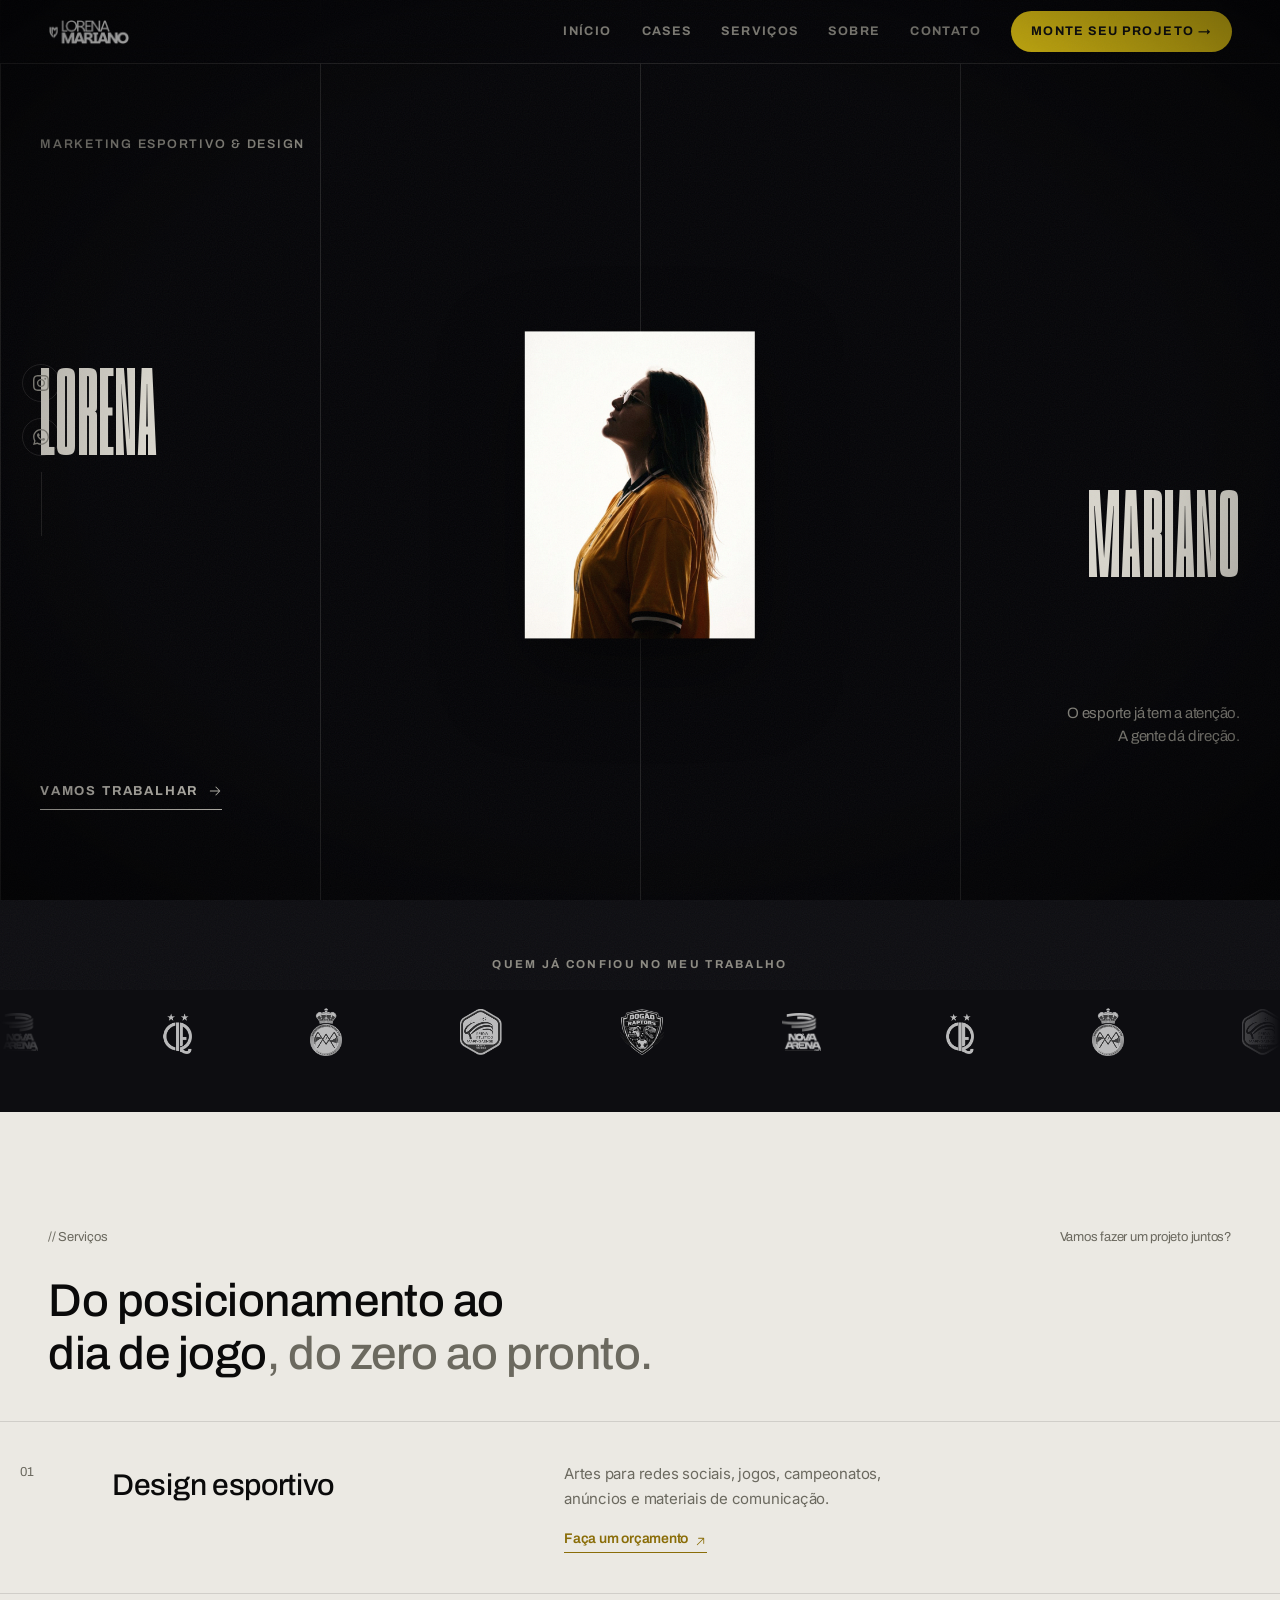
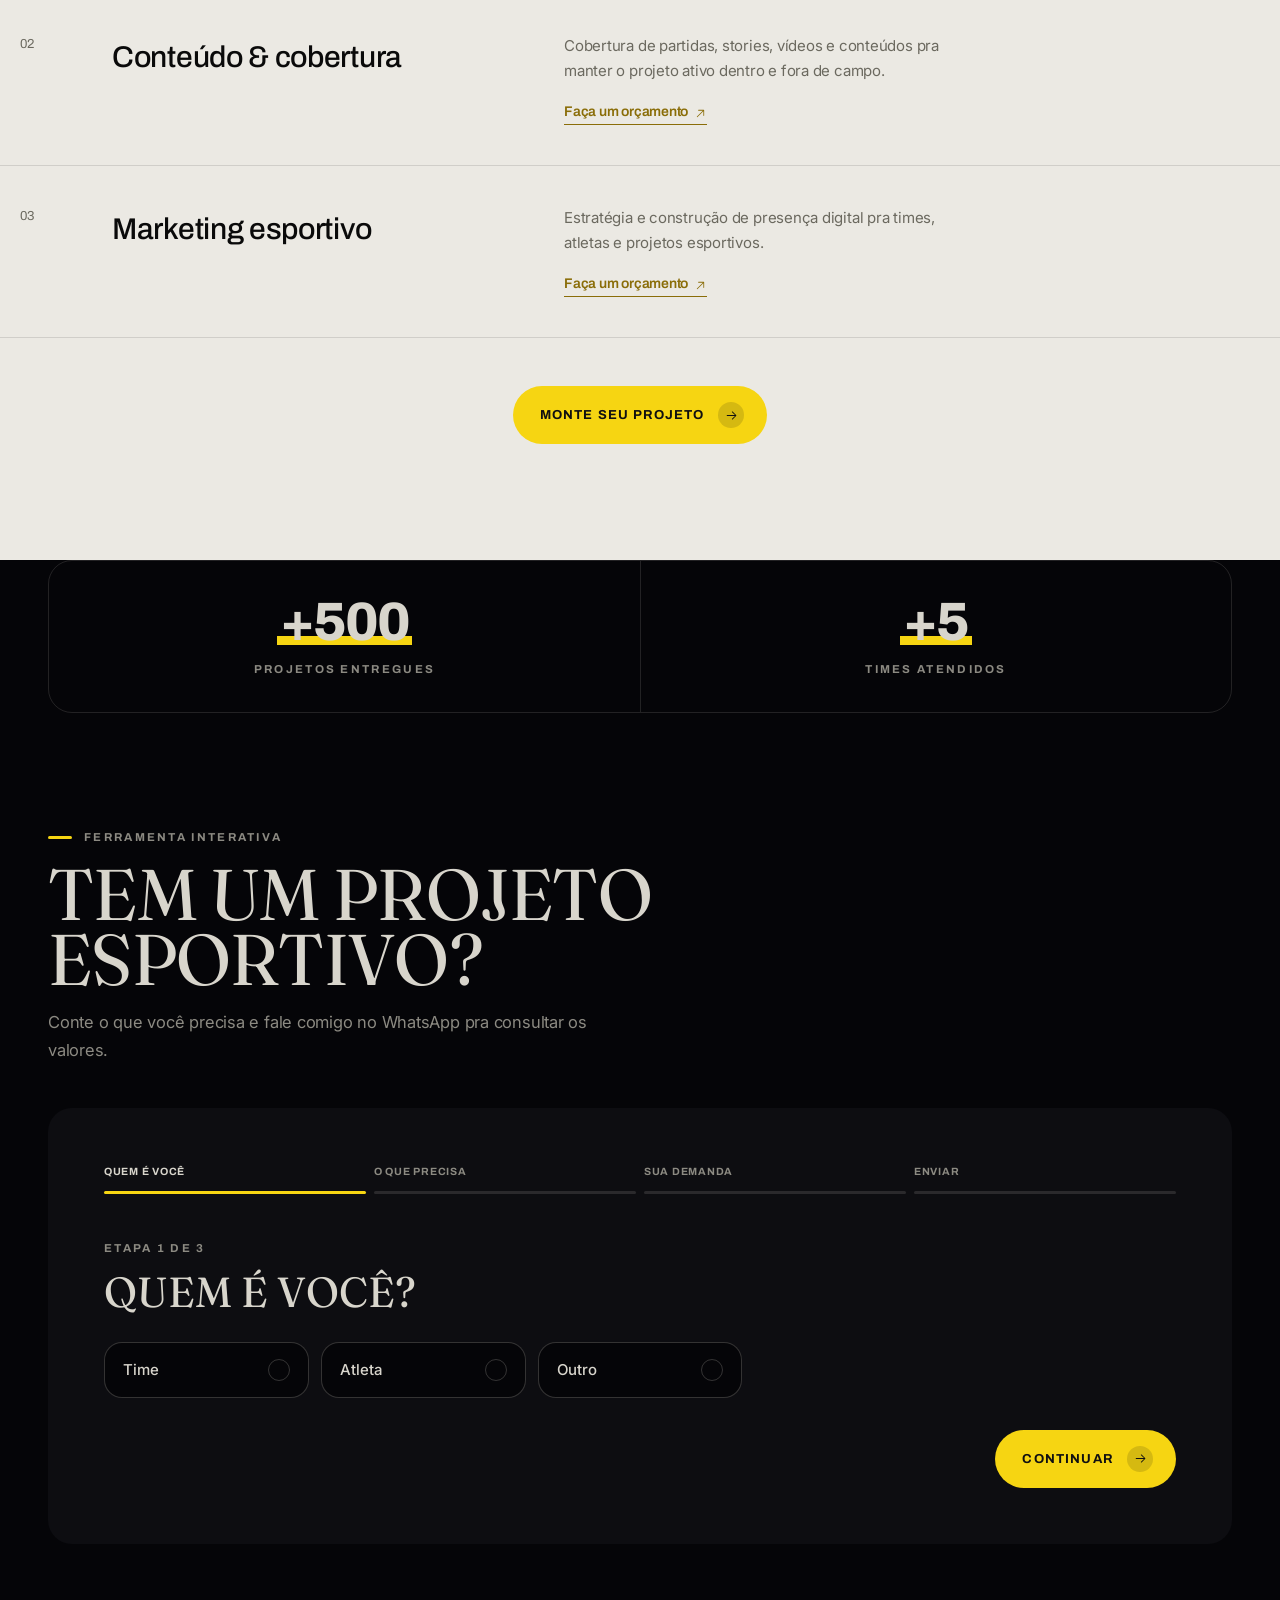
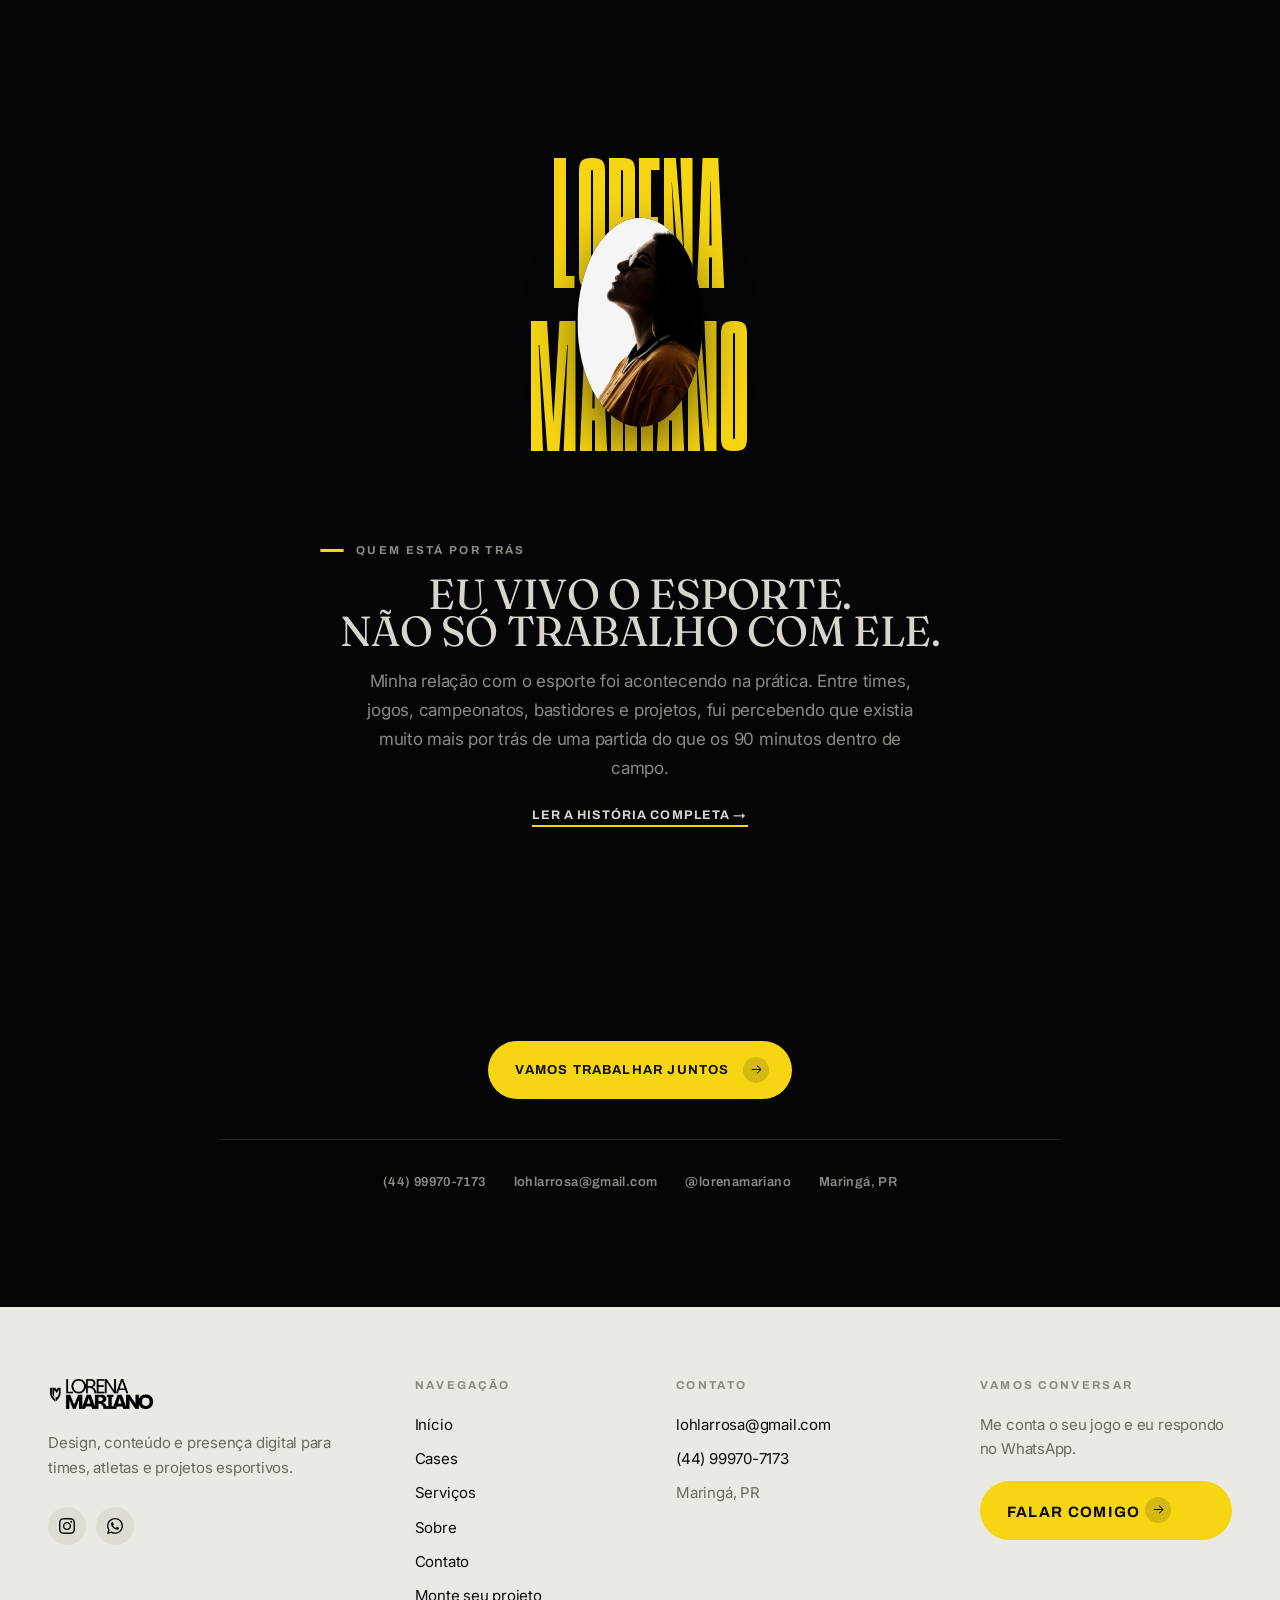
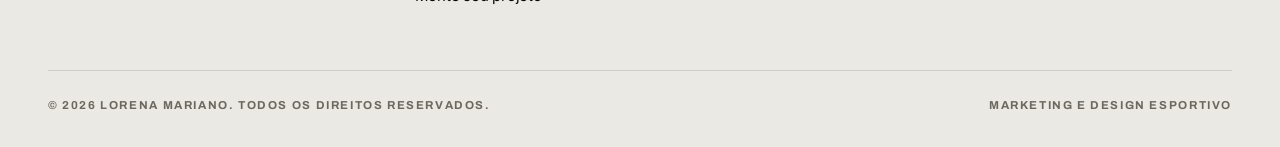
==== commit bf2784bf: "Ajustes finos: nome maior no mobile, rodapé claro, CTA final mais limpo Nome "Lorena Mariano" da her" ====
--- a/lorena-mariano-design/index.html
+++ b/lorena-mariano-design/index.html
@@ -425,9 +425,6 @@
      simples já preenchida, mais os canais de contato. -->
 <section id="contato" class="cta-final">
   <div class="wrap cta-final-wrap reveal">
-    <h2 class="display h2 cta-final-h">
-      Seu time já tem uma história.<br />Agora precisa ter uma <span class="hl">presença</span> à altura.
-    </h2>
     <div class="cta-final-actions">
       <a id="ctaFinalWhats" href="#" class="btn btn-primary" target="_blank" rel="noopener">
         Vamos trabalhar juntos
--- a/lorena-mariano-design/styles.css
+++ b/lorena-mariano-design/styles.css
@@ -537,11 +537,12 @@
 
   /* ============ CTA FINAL / CONTATO ============
      Sem formulário: o "Monte seu projeto" já pergunta o que a pessoa
-     precisa, então este encerramento é direto — headline, um botão de
-     WhatsApp e os canais de contato, nada de repetir perguntas. */
+     precisa, então este encerramento é direto — um botão de WhatsApp e
+     os canais de contato, nada de repetir perguntas. A headline que
+     ficava aqui ("Seu time já tem uma história...") foi removida a
+     pedido dela em 29/10/2026. */
   .cta-final{text-align:center}
   .cta-final-wrap{max-width:900px;margin:0 auto}
-  .cta-final-h{margin:0 auto 36px}
   .cta-final-actions{display:flex;justify-content:center}
   .cta-final-channels{
     display:flex;flex-wrap:wrap;justify-content:center;gap:10px 28px;
@@ -555,33 +556,38 @@
 
   /* ============ FOOTER ============
      Quatro colunas: marca, navegação, contato e chamada. A coluna da marca é
-     a mais larga porque carrega a logo mais a descrição. */
-  footer{padding:70px 0 32px;border-top:1px solid var(--line)}
+     a mais larga porque carrega a logo mais a descrição.
+     Fundo claro desde 29/10/2026 (pedido dela: mesmo claro da seção
+     Serviços) — por isso usa os tokens --light-* em vez de --ink/--muted/
+     --surface/--line (que são pensados pro fundo escuro do resto do
+     site). A logo também deixou de ser invertida: sem o filter:invert(1),
+     ela aparece na cor original (escura), visível sobre o fundo claro. */
+  footer{padding:70px 0 32px;background:var(--light-bg);color:var(--light-ink)}
   .foot-grid{
     display:grid;grid-template-columns:1.5fr 1fr 1.2fr 1.2fr;
     gap:clamp(32px,4vw,56px);margin-bottom:52px;
   }
-  .foot-logo img{height:34px;width:auto;filter:invert(1)}
-  .foot-sobre{color:var(--muted);font-size:15px;line-height:1.65;margin-top:20px;max-width:34ch}
+  .foot-logo img{height:34px;width:auto}
+  .foot-sobre{color:var(--light-muted);font-size:15px;line-height:1.65;margin-top:20px;max-width:34ch}
   .foot-social{display:flex;gap:10px;margin-top:26px}
   .foot-social a{
-    width:38px;height:38px;border-radius:50%;background:var(--surface);
-    display:flex;align-items:center;justify-content:center;color:var(--ink);
+    width:38px;height:38px;border-radius:50%;background:var(--light-surface);
+    display:flex;align-items:center;justify-content:center;color:var(--light-ink);
     transition:background .2s, color .2s;
   }
   .foot-social a svg{width:16px;height:16px;fill:currentColor}
   .foot-social a:hover{background:var(--accent);color:var(--accent-ink)}
   .foot-col h3{margin-bottom:18px}
-  .foot-col a,.foot-col p{display:block;font-size:15px;margin-bottom:11px;color:var(--ink)}
+  .foot-col a,.foot-col p{display:block;font-size:15px;margin-bottom:11px;color:var(--light-ink)}
   .foot-col a{transition:color .2s}
-  .foot-col a:hover{color:var(--muted)}
-  .foot-col p{color:var(--muted)}
-  .foot-cta p{font-size:15px;color:var(--muted);margin-bottom:20px;line-height:1.6}
+  .foot-col a:hover{color:var(--light-muted)}
+  .foot-col p{color:var(--light-muted)}
+  .foot-cta p{font-size:15px;color:var(--light-muted);margin-bottom:20px;line-height:1.6}
   .foot-bottom{
     display:flex;justify-content:space-between;flex-wrap:wrap;gap:12px;
-    color:var(--muted);font-size:11.5px;font-family:'Archivo',sans-serif;font-weight:700;
+    color:var(--light-muted);font-size:11.5px;font-family:'Archivo',sans-serif;font-weight:700;
     letter-spacing:.14em;text-transform:uppercase;
-    border-top:1px solid var(--line);padding-top:26px;
+    border-top:1px solid var(--light-line);padding-top:26px;
   }
 
   /* ============ REVEAL ============ */
@@ -606,7 +612,7 @@
       order:2;display:flex;flex-direction:column;align-items:center;
       gap:18px;padding:0;
     }
-    .hero-name{display:contents}
+    .hero-name{display:contents;font-size:clamp(76px,20vw,120px)}
     .hero-name-l,.hero-name-r{text-align:center;order:1}
     .hero-name-r{order:3}
     .hero-photo{
